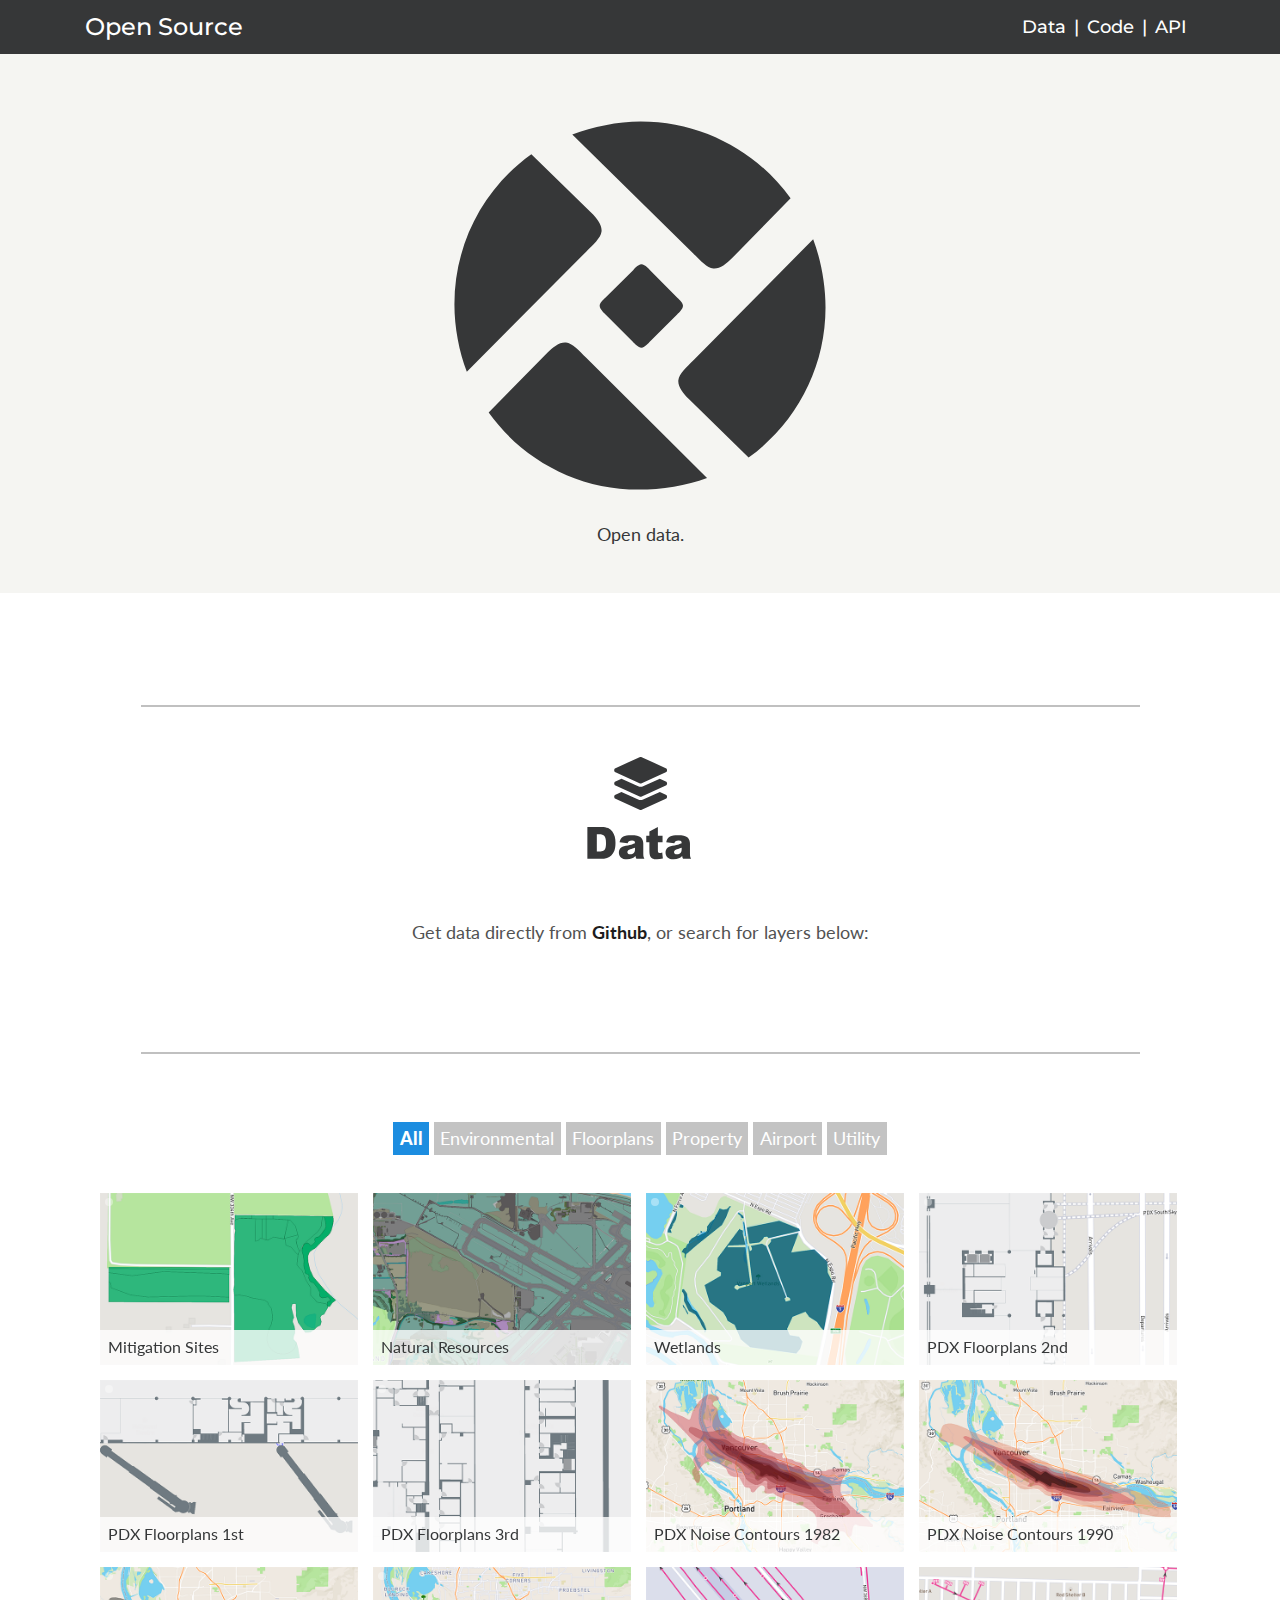
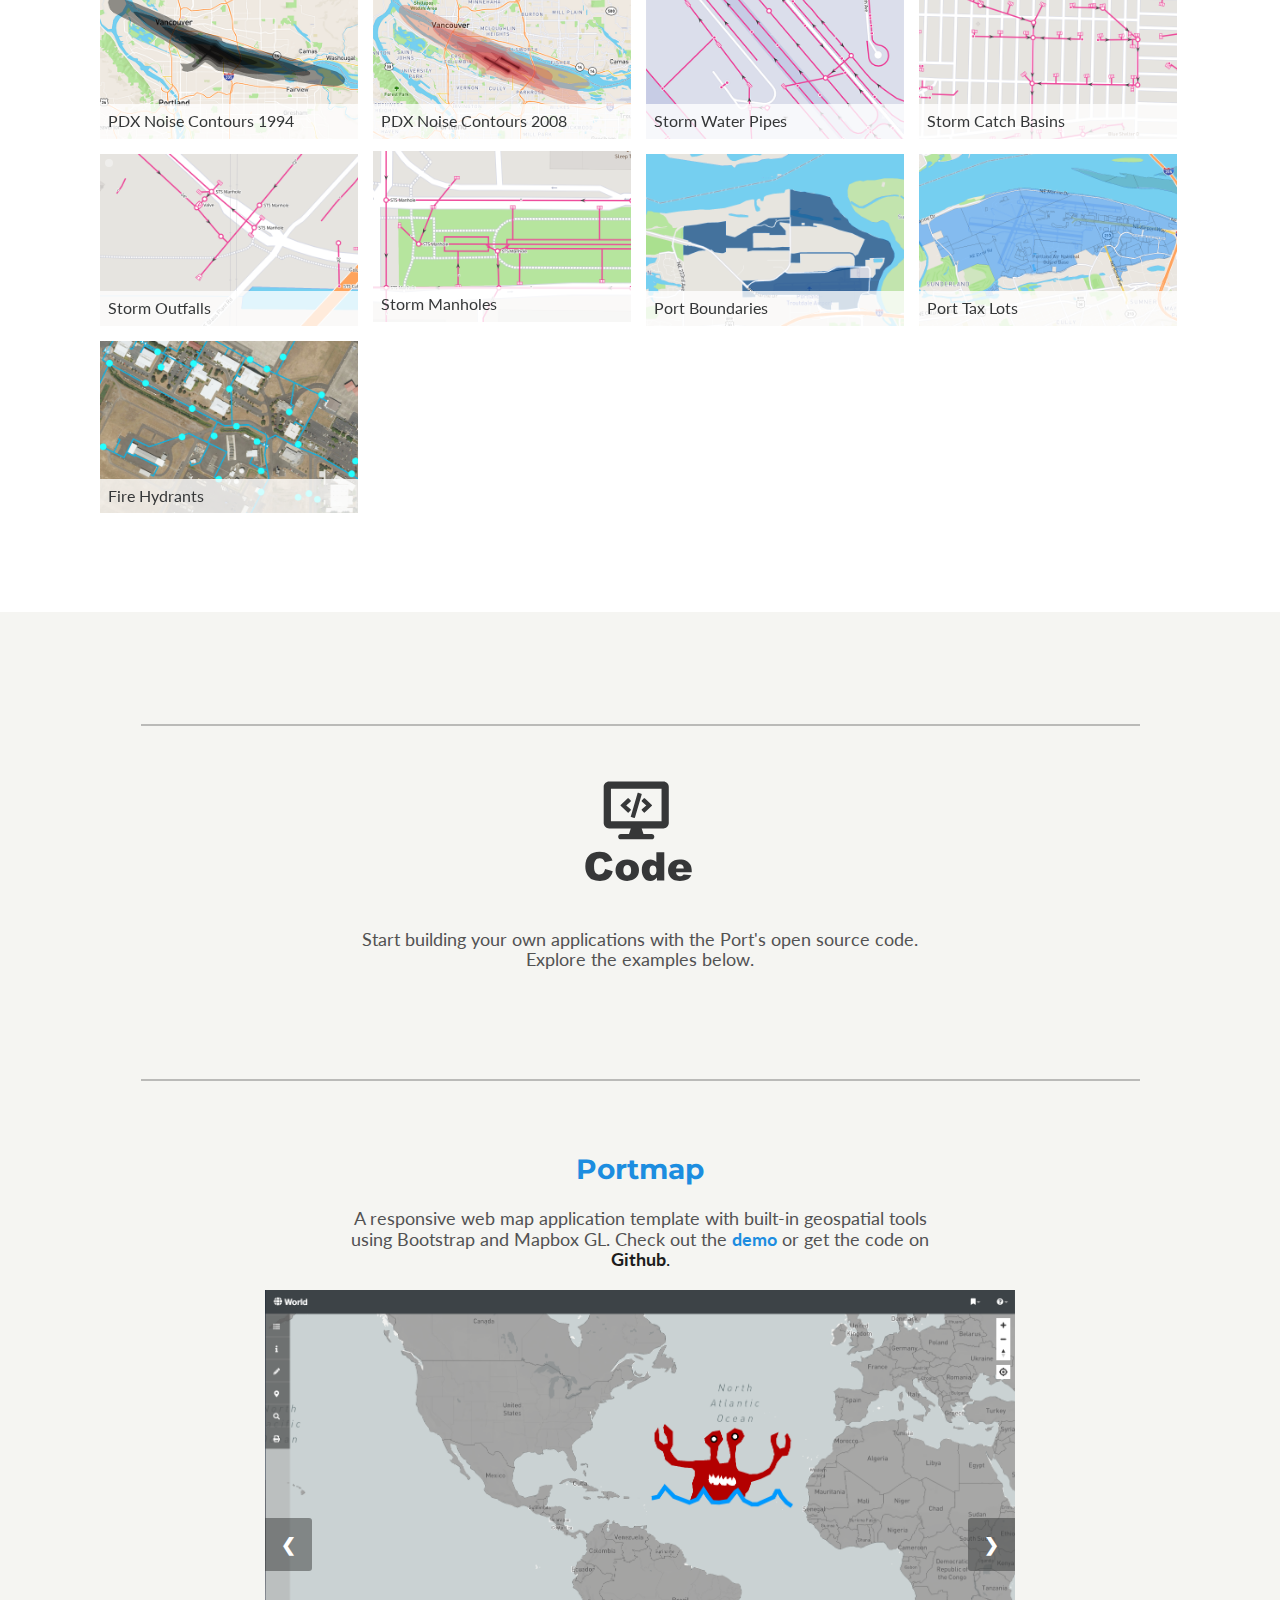
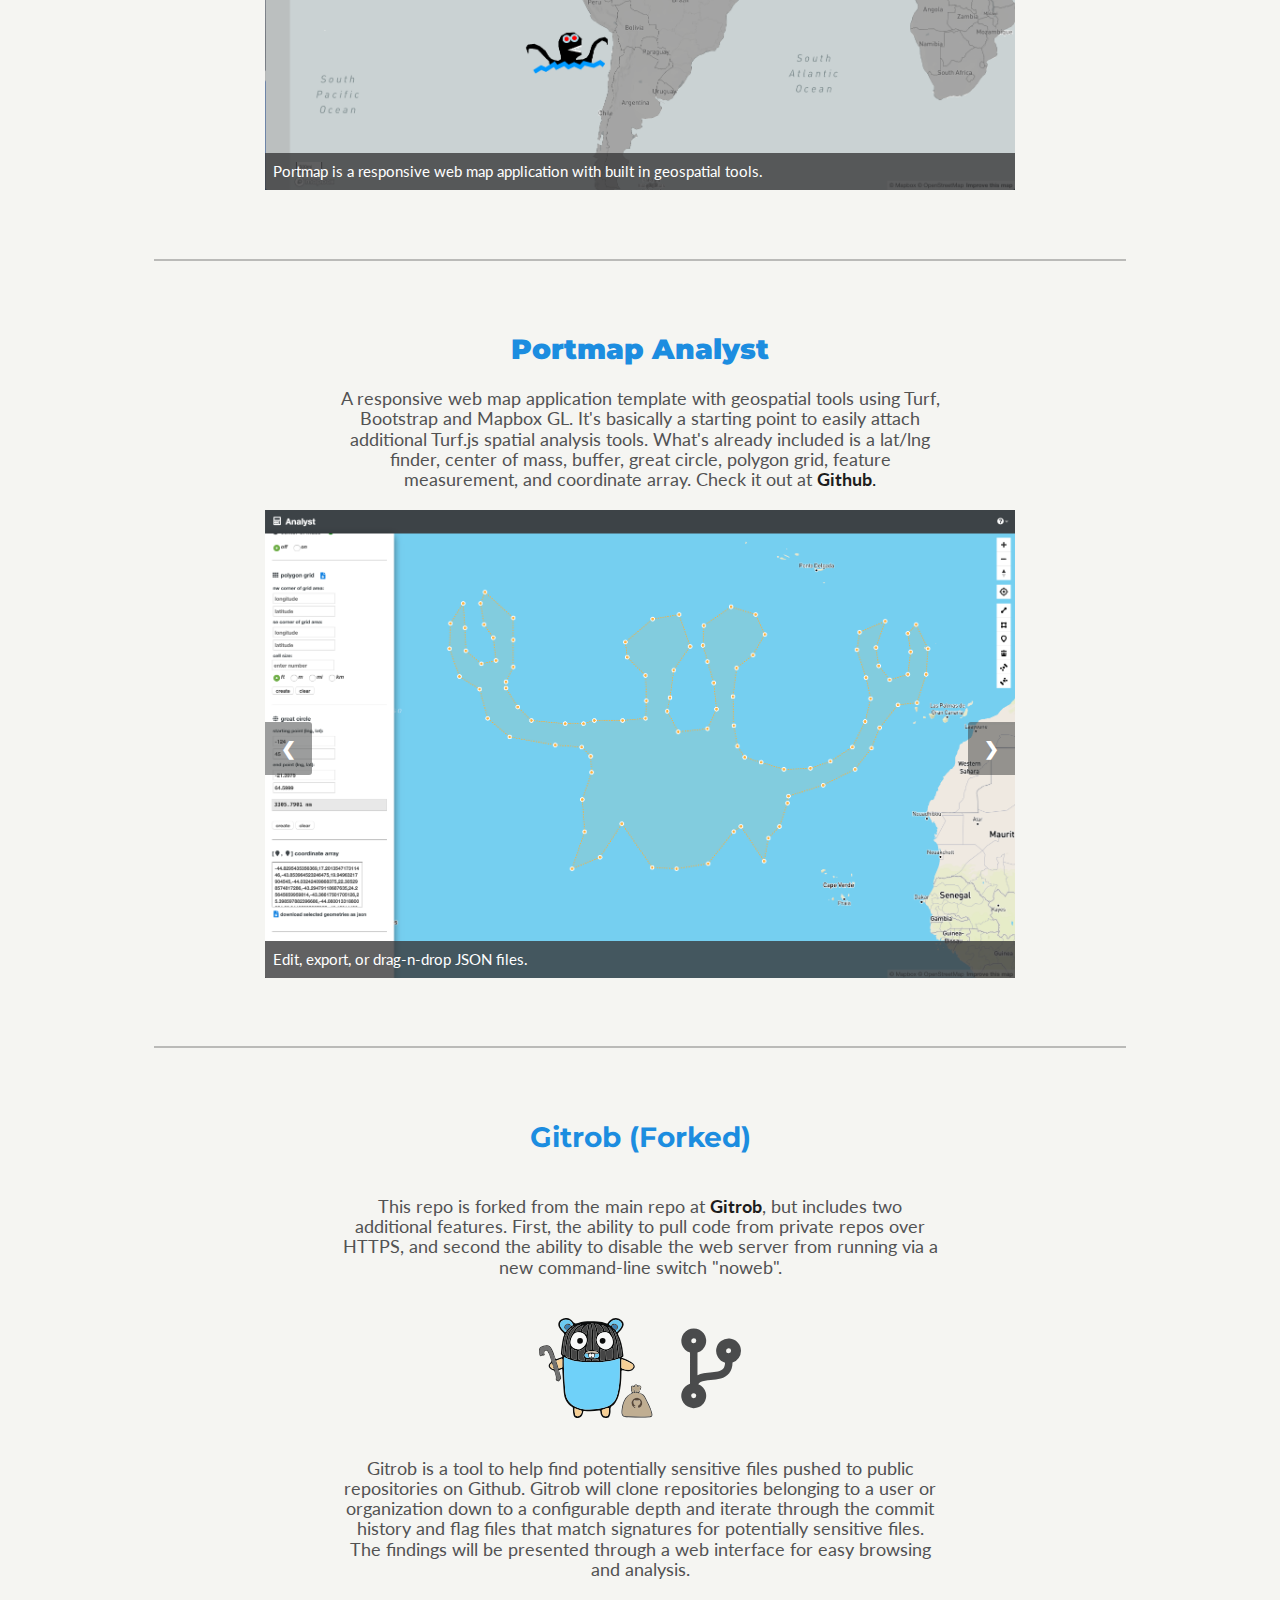
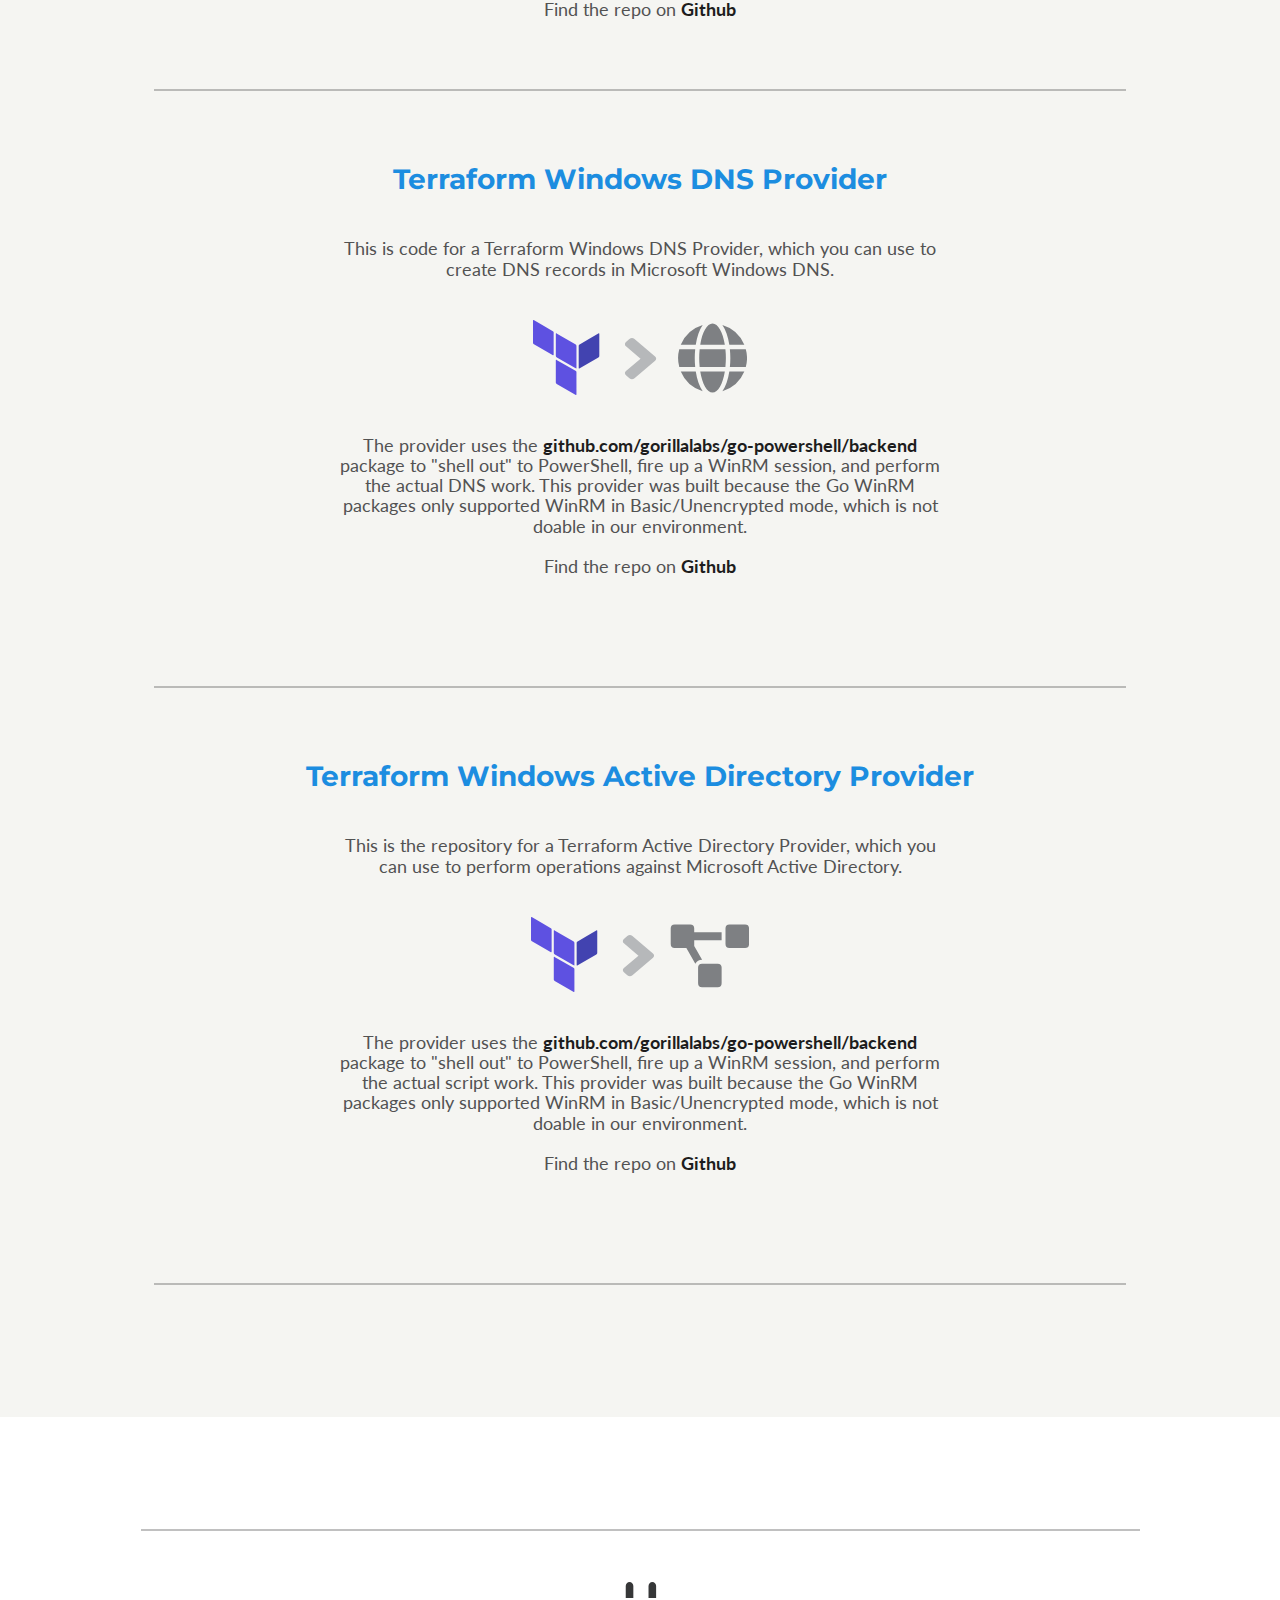
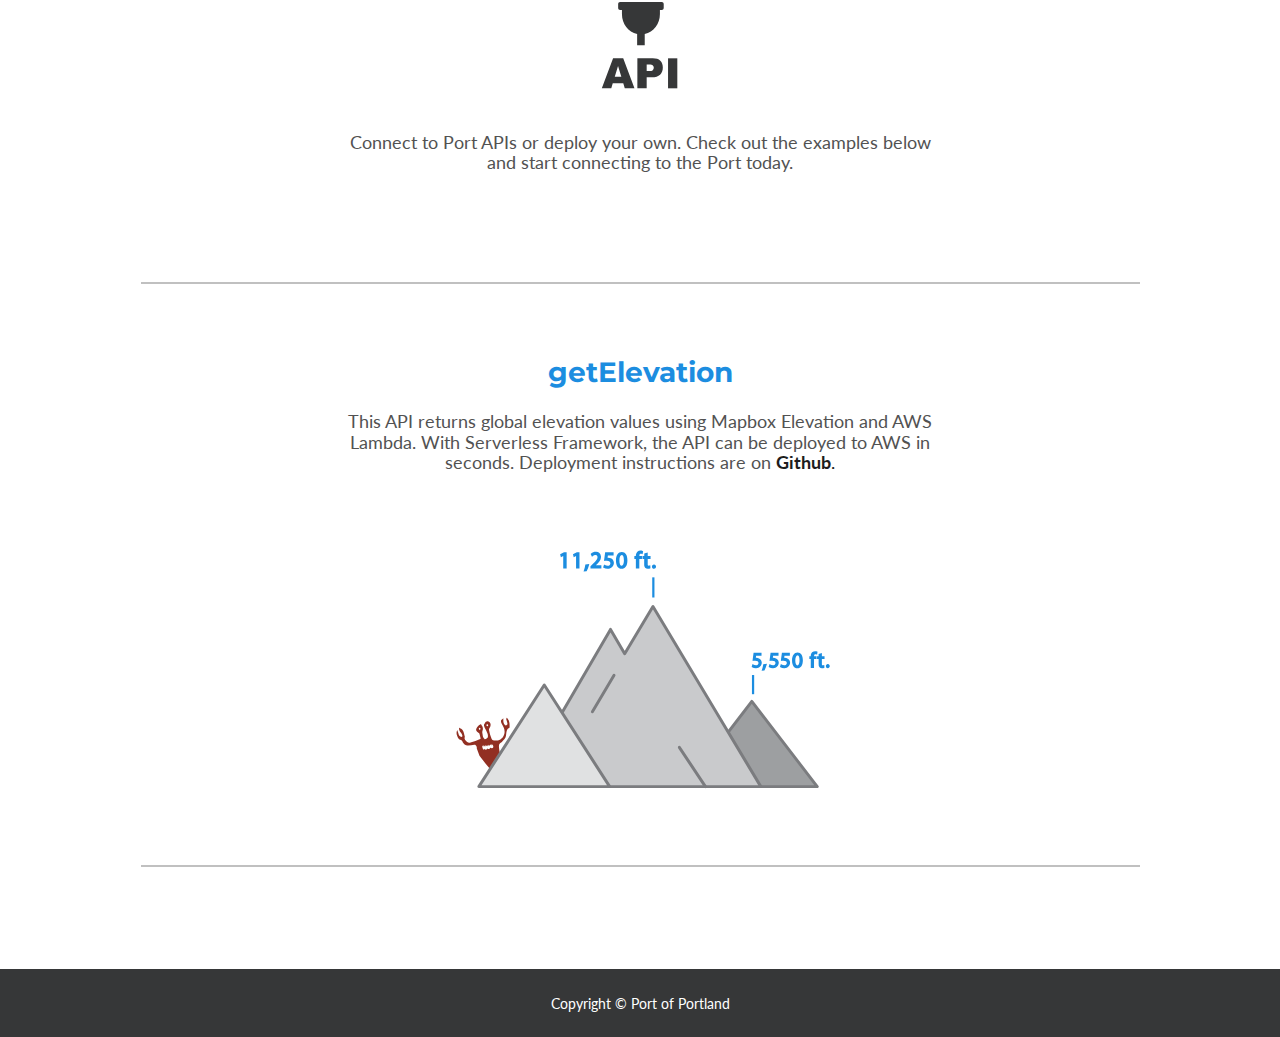
==== index.html @ afffaeaf "add to code section" ====
<!DOCTYPE html>
<html lang="en">

<head>

  <meta charset="utf-8">
  <meta name="viewport" content="width=device-width, initial-scale=1, shrink-to-fit=no">
  <meta name="description" content="">
  <meta name="author" content="">

  <title>Port of Portland | Open Source</title>
  <link rel="shortcut icon" href="favicon.svg" />

  <!-- Font Awesome -->
  <link rel="stylesheet" href="https://use.fontawesome.com/releases/v5.4.2/css/all.css"
    integrity="sha384-/rXc/GQVaYpyDdyxK+ecHPVYJSN9bmVFBvjA/9eOB+pb3F2w2N6fc5qB9Ew5yIns" crossorigin="anonymous">

  <!-- Google Fonts -->
  <link href="https://fonts.googleapis.com/css?family=Montserrat:400,700" rel="stylesheet" type="text/css">
  <link href="https://fonts.googleapis.com/css?family=Lato:400,700,400italic,700italic" rel="stylesheet"
    type="text/css">

  <!-- CSS -->
  <link href="assets/css/main.css" rel="stylesheet">
  <link href="assets/css/filterizr.css" rel="stylesheet" type="text/css">

  <!-- JQuery -->
  <script src="https://code.jquery.com/jquery-3.3.1.slim.min.js"
    integrity="sha384-q8i/X+965DzO0rT7abK41JStQIAqVgRVzpbzo5smXKp4YfRvH+8abtTE1Pi6jizo"
    crossorigin="anonymous"></script>
  <script src="https://cdnjs.cloudflare.com/ajax/libs/popper.js/1.14.7/umd/popper.min.js"
    integrity="sha384-UO2eT0CpHqdSJQ6hJty5KVphtPhzWj9WO1clHTMGa3JDZwrnQq4sF86dIHNDz0W1"
    crossorigin="anonymous"></script>

  <!-- slider CSS -->
  <link href="assets/css/slider.css" rel="stylesheet" type="text/css">

</head>

<body id="page-top">

  <!--NOTIFICATION MODAL-->
  <!-- <script type="text/javascript">
    $(window).on('load', function () {
      $('#disclaimerModal').modal('show');
    });
  </script> -->
  <!-- Disclaimer Modal -->
  <!-- Disclaimer Modal -->
  <!-- <div id="disclaimerModal" class="modal" role="dialog">
    <div class="modal-dialog">

      <div class="modal-content">
        <div class="modal-header">
          <h4 class="modal-title" style="font-size: 16; color: #1d1d1d">Disclaimer:</h4>
        </div>
        <div class="modal-body" style="font-size: 1rem; color: #6d6d6d;">

          Port of Portland geospatial data is gathered, maintained and primarily used for internal
          reference and analysis, and is only updated as resources permit.
          Geospatial data refers to data and information referenced to a location on the Earth's
          surface such as maps, charts, air photos, satellite images, cadastre and land and water
          surveys, in digital or hard copy form.
          <br><br>
          Geospatial data may be gathered and maintained by more than one person or department within
          the Port, and data distributed by one person or department may not reflect the most recent
          data available from the Port or from other sources.
          Port geospatial data is not intended for survey or engineering purposes or to describe the
          authoritative or precise location of boundaries, fixed human works, or the shape and contour
          of the earth.
          <br><br>
          The Port makes no warranty of any kind, expressed or implied, including any warranty of
          merchantability, fitness for a particular purpose, or any other matter with respect to its
          geospatial data.
          <br><br>
          The Port is not responsible for possible errors, omissions, misuse, or misrepresentation of
          its geospatial data.
          <br><br>
          Port geospatial data is not intended as a final determination of such features as existing
          or proposed infrastructure, conservation areas, or the boundaries of regulated areas such as
          wetlands, all of which are subject to surveying or delineation and may change over time.
          No representation is made concerning the legal status of any apparent route of access
          identified in geospatial data.

        </div>
        <div class="modal-footer">
          <button type="button" class="btn btn-default" data-dismiss="modal"
            style="background-color: #b3b3b3;">Agree</button>
        </div>
      </div>
    </div>
  </div> -->

  <!-- END NOTIFICATION MODAL-->

  <!-- Navigation Bar -->
  <nav class="navbar navbar-expand-lg bg-secondary text-uppercase fixed-top" id="mainNav">
    <div class="container">
      <a class="navbar-brand">Open Source</a>

      <div class="navbar-nav">

        <a class="nav-link" href="#data" style="color: white;"> Data</a>
        <p>|</p>
        <a class="nav-link" href="#code" style="color: white;"> Code</a>
        <p>|</p>
        <a class="nav-link" href="#api" style="color: white;"> API</a>
      </div>
    </div>
  </nav>

  <header class="masthead bg-primary text-center">

    <div class="container d-flex align-items-center flex-column">
      <div class="divider-custom" style="margin: 1rem">

        <img src="assets/img/port-logo.svg" width="390">


      </div>

      <script>
        var showText = function (target, message, index, interval) {
          if (index < message.length) {
            $(target).append(message[index++]);
            setTimeout(function () { showText(target, message, index, interval); }, interval);
          }
        }

        $(function () {
          showText("#msg", "Open data. Open code. Open source.", 0, 100);
        });
      </script>

      <p id="msg" class="masthead-subheading" style="padding-top: 10px; color: #363738; margin-bottom: 2rem;"></p>

    </div>
  </header>

  <!-- Data Section -->
  <!-- Data Section -->
  <!-- Data Section -->
  <section class="page-section portfolio" id="data">

    <div class="container">

      <hr>

      <div class="divider-custom">
        <img src="assets/img/data-logo.svg" width="110px">
      </div>

      <br>

      <p style="color: #525252" class="text-center">Get data directly from <a
          href="https://github.com/portofportlandgis/open-data" target="_blank" style="color: #1d1d1d;"><i
            class="fab fa-github"></i> <b>Github</b></a>, or search for layers below:</p>

      <br>
      <br>

      <!-- Icon Divider -->
      <div class="divider-custom">
        <div class="divider-custom-icon">
          <i style="font-size: xx-large;" class="fas fa-chevron-circle-down"></i>
        </div>
      </div>

      <hr>
      <br>

      <!-- Data Grid Items -->
      <!-- Data Grid Items -->

      <div class="container">

        <div class="row">

          <!-- search box -->
          <!-- <input type="text" placeholder="Search" class="fltr-controls filtr-search" name="filtr-search" data-search />
          &nbsp -->
          <!-- catagory buttons -->
          <ul class="simplefilter">
            <li class="fltr-controls active" data-filter="all">All</li>
            <li class="fltr-controls" data-filter="1">Environmental</li>
            <li class="fltr-controls" data-filter="2">Floorplans</li>
            <li class="fltr-controls" data-filter="5">Property</li>
            <li class="fltr-controls" data-filter="3">Airport</li>
            <li class="fltr-controls" data-filter="4">Utility</li>
          </ul>
        </div>

        <div class="row push-down">

          <!-- Image size 400 x 600 -->

          <div class="filtr-container">
            <div class="filtr-item" data-category="1" data-sort="mitigation">
              <div class="eyeball"><a
                  href="https://github.com/portofportlandgis/open-data/blob/master/pop-mitigation-sites.json"
                  target="_blank"><i class="fas fa-eye"></i></a>
              </div>
              <img class="img-responsive" src="assets/img/mitigation.png" alt="mitigation" />

              <span class="item-desc"><a
                  href="https://raw.githubusercontent.com/portofportlandgis/open-data/master/pop-mitigation-sites.json"
                  download="data.json" target="_blank">Mitigation Sites</a></span>
            </div>


            <div class="filtr-item" data-category="1" data-sort="Natural Resource Inventory">
              <!-- <div class="eyeball"><a
                  href="https://github.com/portofportlandgis/open-data/blob/master/pop-natural-resource-inventory.json"
                  target="_blank"><i class="fas fa-eye"></i></a>
              </div> -->
              <img class="img-responsive" src="assets/img/nri.png" alt="Natural Resource Inventory" />
              <span class="item-desc"><a
                  href="https://raw.githubusercontent.com/portofportlandgis/open-data/master/pop-natural-resource-inventory.json"
                  download="data.json" target="_blank">Natural Resources</a></span>
            </div>


            <div class="filtr-item" data-category="1" data-sort="Wetlands">
              <div class="eyeball"><a
                  href="https://github.com/portofportlandgis/open-data/blob/master/pop-wetlands.json" target="_blank"><i
                    class="fas fa-eye"></i></a>
              </div>
              <img class="img-responsive" src="assets/img/wetlands.png" alt="Wetlands" />
              <span class="item-desc"><a
                  href="https://raw.githubusercontent.com/portofportlandgis/open-data/master/pop-wetlands.json"
                  download="data.json" target="_blank">Wetlands</a></span>
            </div>


            <div class="filtr-item" data-category="2" data-sort="PDX Enplane Floorplans">
              <div class="eyeball"><a
                  href="https://github.com/portofportlandgis/open-data/blob/master/pdx-floor-plan-1.json"
                  target="_blank"><i class="fas fa-eye"></i></a>
              </div>
              <img class="img-responsive" src="assets/img/floorplan-1.png" alt="PDX Enplane Floorplans" />
              <span class="item-desc"><a
                  href="https://raw.githubusercontent.com/portofportlandgis/open-data/master/pdx-floor-plan-1.json"
                  download="data.json" target="_blank">PDX Floorplans 2nd</a></span>
            </div>


            <div class="filtr-item" data-category="2" data-sort="PDX Deplane Floorplans">
              <div class="eyeball"><a
                  href="https://github.com/portofportlandgis/open-data/blob/master/pdx-floor-plan-2.json"
                  target="_blank"><i class="fas fa-eye"></i></a>
              </div>
              <img class="img-responsive" src="assets/img/floorplan-2.png" alt="PDX Deplane Floorplans" />
              <span class="item-desc"><a
                  href="https://raw.githubusercontent.com/portofportlandgis/open-data/master/pdx-floor-plan-2.json"
                  download="data.json" target="_blank">PDX Floorplans 1st</a></span>
            </div>


            <div class="filtr-item" data-category="2" data-sort="PDX Mezzanine Floorplans">
              <div class="eyeball"><a
                  href="https://github.com/portofportlandgis/open-data/blob/master/pdx-floor-plan-3.json"
                  target="_blank"><i class="fas fa-eye"></i></a>
              </div>
              <img class="img-responsive" src="assets/img/floorplan-3.png" alt="PDX Mezzanine Floorplans" />
              <span class="item-desc"><a
                  href="https://raw.githubusercontent.com/portofportlandgis/open-data/master/pdx-floor-plan-3.json"
                  download="data.json" target="_blank">PDX Floorplans 3rd</a></span>
            </div>


            <div class="filtr-item" data-category="3" data-sort="PDX Noise Contours 1982">
              <div class="eyeball"><a
                  href="https://github.com/portofportlandgis/open-data/blob/master/pdx-noise-contours-1982.json"
                  target="_blank"><i class="fas fa-eye"></i></a>
              </div>
              <img class="img-responsive" src="assets/img/pdx-noise-1982.png" alt="PDX Noise Contours 1982" />
              <span class="item-desc"><a
                  href="https://raw.githubusercontent.com/portofportlandgis/open-data/master/pdx-noise-contours-1982.json"
                  download="data.json" target="_blank">PDX Noise Contours 1982</a></span>
            </div>


            <div class="filtr-item" data-category="3" data-sort="PDX Noise Contours 1990">
              <div class="eyeball"><a
                  href="https://github.com/portofportlandgis/open-data/blob/master/pdx-noise-contours-1990.json"
                  target="_blank"><i class="fas fa-eye"></i></a>
              </div>
              <img class="img-responsive" src="assets/img/pdx-noise-1990.png" alt="PDX Noise Contours 1990" />
              <span class="item-desc"><a
                  href="https://raw.githubusercontent.com/portofportlandgis/open-data/master/pdx-noise-contours-1990.json"
                  download="data.json" target="_blank">PDX Noise Contours 1990</a></span>
            </div>


            <div class="filtr-item" data-category="3" data-sort="PDX Noise Contours 1994">
              <div class="eyeball"><a
                  href="https://github.com/portofportlandgis/open-data/blob/master/pdx-noise-contours-1994.json"
                  target="_blank"><i class="fas fa-eye"></i></a>
              </div>
              <img class="img-responsive" src="assets/img/pdx-noise-1994.png" alt="PDX Noise Contours 1994" />
              <span class="item-desc"><a
                  href="https://raw.githubusercontent.com/portofportlandgis/open-data/master/pdx-noise-contours-1994.json"
                  download="data.json" target="_blank">PDX Noise Contours 1994</a></span>
            </div>


            <div class="filtr-item" data-category="3" data-sort="PDX Noise Contours 2008">
              <div class="eyeball"><a
                  href="https://github.com/portofportlandgis/open-data/blob/master/pdx-noise-contours-2008.json"
                  target="_blank"><i class="fas fa-eye"></i></a>
              </div>
              <img class="img-responsive" src="assets/img/pdx-noise-2008.png" alt="PDX Noise Contours 2008" />
              <span class="item-desc"><a
                  href="https://raw.githubusercontent.com/portofportlandgis/open-data/master/pdx-noise-contours-2008.json"
                  download="data.json" target="_blank">PDX Noise Contours 2008</a></span>
            </div>


            <div class="filtr-item" data-category="1, 4" data-sort="Storm Water Pipes">
              <!-- <div class="eyeball"><a
                  href="https://github.com/portofportlandgis/open-data/blob/master/pop-stormwater-pipes.json"
                  target="_blank"><i class="fas fa-eye"></i></a>
              </div> -->
              <img class="img-responsive" src="assets/img/storm-pipes.png" alt="Storm Water Pipes" />
              <span class="item-desc"><a
                  href="https://raw.githubusercontent.com/portofportlandgis/open-data/master/pop-stormwater-pipes.json"
                  download="data.json" target="_blank">Storm Water Pipes</a></span>
            </div>

            <div class="filtr-item" data-category="1, 4" data-sort="Storm Catch Basins">
              <!-- <div class="eyeball"><a
                  href="https://github.com/portofportlandgis/open-data/blob/master/pop-stormwater-catch-basins.json"
                  target="_blank"><i class="fas fa-eye"></i></a>
              </div> -->
              <img class="img-responsive" src="assets/img/catch-basins.png" alt="Storm Manholes" />
              <span class="item-desc"><a
                  href="https://raw.githubusercontent.com/portofportlandgis/open-data/master/pop-stormwater-catch-basins.json"
                  download="data.json" target="_blank">Storm Catch Basins</a></span>
            </div>

            <div class="filtr-item" data-category="1, 4" data-sort="Storm Outfalls">
              <div class="eyeball"><a
                  href="https://github.com/portofportlandgis/open-data/blob/master/pop-stormwater-outfalls.json"
                  target="_blank"><i class="fas fa-eye"></i></a>
              </div>
              <img class="img-responsive" src="assets/img/outfalls.png" alt="Storm Water Pipes" />
              <span class="item-desc"><a
                  href="https://raw.githubusercontent.com/portofportlandgis/open-data/master/pop-stormwater-outfalls.json"
                  download="data.json" target="_blank">Storm Outfalls</a></span>
            </div>

            <div class="filtr-item" data-category="1, 4" data-sort="Storm Manholes">
              <!-- <div class="eyeball"><a
                  href="https://github.com/portofportlandgis/open-data/blob/master/pop-stormwater-manholes.json"
                  target="_blank"><i class="fas fa-eye"></i></a>
              </div> -->
              <img class="img-responsive" src="assets/img/manholes.png" alt="Storm Water Pipes" />
              <span class="item-desc"><a
                  href="https://raw.githubusercontent.com/portofportlandgis/open-data/master/pop-stormwater-manholes.json"
                  download="data.json" target="_blank">Storm Manholes</a></span>
            </div>


            <div class="filtr-item" data-category="5" data-sort="Port Boundaries">
              <!-- <div class="eyeball"><a
                  href="https://github.com/portofportlandgis/open-data/blob/master/pop-property-boundary.json"
                  target="_blank"><i class="fas fa-eye"></i></a>
              </div> -->
              <img class="img-responsive" src="assets/img/pop-property-boundary.png" alt="Port Boundaries" />
              <span class="item-desc"><a
                  href="https://raw.githubusercontent.com/portofportlandgis/open-data/master/pop-property-boundary.json"
                  download="data.json" target="_blank">Port Boundaries</a></span>
            </div>


            <div class="filtr-item" data-category="5" data-sort="Port Tax Lots">
              <!-- <div class="eyeball"><a
                  href="https://github.com/portofportlandgis/open-data/blob/master/pop-tax-lots.json"
                  target="_blank"><i class="fas fa-eye"></i></a>
              </div> -->
              <img class="img-responsive" src="assets/img/pop-tax-lot.png" alt="Port Tax Lots" />
              <span class="item-desc"><a
                  href="https://raw.githubusercontent.com/portofportlandgis/open-data/master/pop-tax-lots.json"
                  download="data.json" target="_blank">Port Tax Lots</a></span>
            </div>

            <div class="filtr-item" data-category="4" data-sort="Fire Hydrants">
              <div class="eyeball"><a
                  href="https://github.com/portofportlandgis/open-data/blob/master/pop-fire-hydrants.json"
                  target="_blank"><i class="fas fa-eye"></i></a>
              </div>
              <img class="img-responsive" src="assets/img/fire-hydrants.png" alt="PDX Noise Contours 1994" />
              <span class="item-desc"><a
                  href="https://raw.githubusercontent.com/portofportlandgis/open-data/master/pop-fire-hydrants.json"
                  download="data.json" target="_blank">Fire Hydrants</a></span>
            </div>


          </div>
        </div>

      </div>
    </div>
</body>
<script src="https://code.jquery.com/jquery-3.4.1.min.js"
  integrity="sha256-CSXorXvZcTkaix6Yvo6HppcZGetbYMGWSFlBw8HfCJo=" crossorigin="anonymous"></script>
<script type="text/javascript" src="assets/js/jquery.filterizr.min.js"></script>

<script type="text/javascript">
  const simpleFilters = document.querySelectorAll('.simplefilter li');
  Array.from(simpleFilters).forEach((node) =>
    node.addEventListener('click', function () {
      simpleFilters.forEach((filter) => filter.classList.remove('active'));
      node.classList.add('active');
    })
  );

  // Expose this filterizr as a global for debugging
  window.filterizr = new window.Filterizr('.filtr-container', {
    controlsSelector: '.fltr-controls',
    gutterPixels: 15,
    spinner: {
      enabled: true,
    },
  });
</script>

</section>

<!-- Code Section -->
<!-- Code Section -->
<!-- Code Section -->
<section class="page-section bg-primary text-white mb-0" id="code">

  <div class="container">

    <hr>

    <div class="divider-custom">
      <img src="assets/img/code-logo.svg" width="120px">
    </div>



    <p style="color: #525252" class="text-center">Start building your own applications with the Port's open source
      code. Explore the examples below.</p>

    <br>
    <br>

    <!-- Icon Divider -->
    <div class="divider-custom">
      <div class="divider-custom-icon">
        <i style="font-size: xx-large;" class="fas fa-chevron-circle-down"></i>
      </div>
    </div>

    <hr>
    <br>


    <!-- Portmap tiles -->
    <!-- Portmap tiles -->
    <div class="container">

      <!-- About Section Heading -->
      <h2 class="page-section-heading text-center text-secondary mb-0"><a
          href="https://github.com/portofportlandgis/portmap" target="_blank" style="color:#1c8de0"> Portmap</a></h2>

      <br>

      <p style="color: #525252" class="text-center">A responsive web map application template with built-in geospatial
        tools using Bootstrap and Mapbox GL.
        Check out the
        <a href="https://cdettlaff.github.io./" target="_blank" style="color: #1c8de0;"> <b>demo</b></a> or get the code on <a
        href="https://github.com/portofportlandgis/portmap" target="_blank" style="color: #1d1d1d;"><i
          class="fab fa-github"></i> <b>Github</b>.</a>
      </p>

      <br>

      <div class="slideshow-container">
        <div class="mySlides1">
          <img src="assets/img/portmap.png" style="width:100%">
          <div class="text">Portmap is a responsive web map application with built in geospatial tools.</div>
        </div>

        <div class="mySlides1">
          <img src="assets/img/layer-tree.png" style="width:100%">
          <div class="text">Layer tree allows the user to interactively organize and reposition map layers.</div>
        </div>

        <div class="mySlides1">
          <img src="assets/img/draw.png" style="width:100%">
          <div class="text">Supports drawing and editing using Mapbox Draw API.</div>
        </div>

        <div class="mySlides1">
          <img src="assets/img/print.png" style="width:100%">
          <div class="text">Client side Print Export to PNG or PDF with legend.</div>
        </div>

        <div class="mySlides1">
          <img src="assets/img/bookmark.png" style="width:100%">
          <div class="text">Create geo-location bookmarks.</div>
        </div>

        <div class="mySlides1">
          <img src="assets/img/location.png" style="width:100%">
          <div class="text">Location tools for finding addresses and lat/long coordinates.</div>
        </div>

        <div class="mySlides1">
          <img src="assets/img/search.png" style="width:100%">
          <div class="text">Search layer properties with autocomplete and zoom to feature.</div>
        </div>

        <a class="prev" onclick="plusSlides(-1, 0)">&#10094;</a>
        <a class="next" onclick="plusSlides(1, 0)">&#10095;</a>
      </div>
      <br>

      <hr>
      <br>

      <!--Portmap Analyst Tiles -->
      <!--Portmap Analyst Tiles -->
      <h2 class="page-section-heading text-center text-secondary mb-0"><a
          href="https://github.com/portofportlandgis/portmap-analyst" target="_blank" style="color:#1c8de0"> <b>Portmap Analyst</b></a>
      </h2>

      <br>

      <p style="color: #525252" class="text-center">A responsive web map application template with geospatial tools
        using
        Turf, Bootstrap and Mapbox GL.
        It's basically a starting point to easily attach additional Turf.js spatial analysis tools.
        What's already included is a lat/lng finder, center of mass, buffer, great circle, polygon grid, feature
        measurement, and coordinate array. Check it out at <a
          href="https://github.com/portofportlandgis/portmap-analyst" target="_blank" style="color: #1d1d1d;"><i
            class="fab fa-github"></i> <b>Github</b>.</a>
      </p>

      <br>


      <div class="slideshow-container">
        <div class="mySlides2">
          <img src="assets/img/edit.png" style="width:100%">
          <div class="text">Edit, export, or drag-n-drop JSON files.</div>
        </div>

        <div class="mySlides2">
          <img src="assets/img/buffer.png" style="width:100%">
          <div class="text">Buffer selected features.</div>
        </div>

        <div class="mySlides2">
          <img src="assets/img/grid.png" style="width:100%">
          <div class="text">Create custom grids.</div>
        </div>

        <div class="mySlides2">
          <img src="assets/img/measure.png" style="width:100%">
          <div class="text">Live measurements as you draw features. </div>
        </div>

        <div class="mySlides2">
          <img src="assets/img/great-circle.png" style="width:100%">
          <div class="text">Create and calcualte distances of great circles.</div>
        </div>

        <div class="mySlides2">
          <img src="assets/img/center-of-mass.png" style="width:100%">
          <div class="text">Identify the center of mass of a feature.</div>
        </div>

        <a class="prev" onclick="plusSlides(-1, 1)">&#10094;</a>
        <a class="next" onclick="plusSlides(1, 1)">&#10095;</a>
      </div>

      <br>
      <hr>
      <br>


  <!-- gitrob-->
  <!-- gitrob-->
  <!-- gitrob-->

  <h2 class="page-section-heading text-center text-secondary mb-0"><a
    href="https://github.com/PortOfPortland/gitrob" target="_blank" style="color:#1c8de0">
    Gitrob (Forked)</a>
</h2>

<br>
<br>

<p style="color: #525252" class="text-center">
  This repo is forked from the main repo at 
  <a href="https://github.com/michenriksen/gitrob" target="_blank" style="color: #1d1d1d;"> <b>Gitrob</b></a>, but includes two additional features.
  First, the ability to pull code from private repos over HTTPS, and
  second the ability to disable the web server from running via a new command-line switch "noweb".
</p>

<br>
<br>

<div class="container d-flex align-items-center flex-column">

  <img src="assets/img/gitrob-fork.svg" height="100">

</div>

<br>
<br>


<p style="color: #525252" class="text-center">
  Gitrob is a tool to help find potentially sensitive files pushed to public repositories on Github. Gitrob will clone repositories 
  belonging to a user or organization down to a configurable depth and iterate through the commit history and flag files that match signatures 
  for potentially sensitive files. The findings will be presented through a web interface for easy browsing and analysis.
  <br> 
  <br> 

  Find the repo on 
  <a
      href="https://github.com/PortOfPortland/gitrob" target="_blank" style="color: #1d1d1d;"><i
        class="fab fa-github"></i> <b>Github</b></a>
</p>

<br>
<hr>
<br>

    <!-- terraform-provider-windns -->
    <!-- terraform-provider-windns -->
    <!-- terraform-provider-windns -->

    <h2 class="page-section-heading text-center text-secondary mb-0"><a
      href="https://github.com/PortOfPortland/terraform-provider-windns" target="_blank" style="color:#1c8de0">
      Terraform Windows DNS Provider</a>
  </h2>

  <br>
  <br>


  <p style="color: #525252" class="text-center">
    This is code for a Terraform Windows DNS Provider, which you can use to create DNS records in Microsoft Windows DNS.
  </p>

  <br>
  <br>

  <div class="container d-flex align-items-center flex-column">

    <img src="assets/img/terraform-to-dns.svg" height="75">

  </div>

  <br>
  <br>


  <p style="color: #525252" class="text-center">
    The provider uses the 
    <a href="https://github.com/gorillalabs/go-powershell/backend" target="_blank" style="color: #1d1d1d;"> <b>github.com/gorillalabs/go-powershell/backend </b></a>
    package to "shell out" to PowerShell, fire up a WinRM session, 
    and perform the actual DNS work. This provider was built because the Go WinRM packages only supported WinRM in Basic/Unencrypted mode, 
    which is not doable in our environment. 

    <br> 
    <br> 

    Find the repo on 
    <a
        href="https://github.com/PortOfPortland/terraform-provider-windns" target="_blank" style="color: #1d1d1d;"><i
          class="fab fa-github"></i> <b>Github</b></a>
  </p>

  <br>
  <br>


  <br>
  <hr>
  <br>

  <!-- Terraform Windows Active Directory Provider-->
  <!-- Terraform Windows Active Directory Provider-->
  <!-- Terraform Windows Active Directory Provider-->

  <h2 class="page-section-heading text-center text-secondary mb-0"><a
      href="https://github.com/PortOfPortland/terraform-provider-activedirectory" target="_blank" style="color:#1c8de0">
      Terraform Windows Active Directory Provider</a>
  </h2>

  <br>
  <br>

  <p style="color: #525252" class="text-center">
    
    This is the repository for a Terraform Active Directory Provider, which you can use to perform operations against Microsoft Active Directory.

  </p>

  <br>
  <br>

  <div class="container d-flex align-items-center flex-column">

    <img src="assets/img/terraform-to-ad.svg" height="75">

  </div>

  <br>
  <br>


  <p style="color: #525252" class="text-center">
    
    The provider uses the <a href="https://github.com/gorillalabs/go-powershell/backend" target="_blank" style="color: #1d1d1d;"> <b>github.com/gorillalabs/go-powershell/backend </b></a> 
    package to "shell out" to PowerShell, fire up a WinRM session, 
    and perform the actual script work. This provider was built because the Go WinRM packages only supported WinRM in Basic/Unencrypted mode, 
    which is not doable in our environment.
    
    <br> 
    <br> 

    Find the repo on 
    <a
        href="https://github.com/PortOfPortland/terraform-provider-activedirectory" target="_blank" style="color: #1d1d1d;"><i
          class="fab fa-github"></i> <b>Github</b></a>

  </p>

  <br>
  <br>

  <br>
  <hr>
  <br>


</section>

<!-- API Section -->
<!-- API Section -->
<!-- API Section -->
<section class="page-section portfolio" id="api">

  <div class="container">

    <hr>

    <div class="divider-custom">
      <img src="assets/img/api-logo.svg" width="80px">
    </div>

    <p style="color: #525252" class="text-center">Connect to Port APIs or deploy your own. Check out the examples below
      and start connecting to the Port today.</p>

    <br>
    <br>

    <!-- Icon Divider -->
    <div class="divider-custom">
      <div class="divider-custom-icon">
        <i style="font-size: xx-large;" class="fas fa-chevron-circle-down"></i>
      </div>
    </div>

    <hr>
    <br>

    <!-- getElevation API-->
    <!-- getElevation API-->
    <!-- getElevation API-->

    <h2 class="page-section-heading text-center text-secondary mb-0"><a
        href="https://github.com/portofportlandgis/getElevationAPI" target="_blank" style="color:#1c8de0">
        getElevation</a>
    </h2>

    <br>

    <p style="color: #525252" class="text-center">This API returns global elevation values using Mapbox Elevation and
      AWS Lambda. With Serverless Framework,
      the API can be deployed to AWS in seconds. Deployment instructions are on <a
        href="https://github.com/portofportlandgis/getElevationAPI" target="_blank" style="color: #1d1d1d;"><i
          class="fab fa-github"></i> <b>Github</b>.</a>
    </p>

    <br>

    <div class="container d-flex align-items-center flex-column">

      <img src="assets/img/mountains.svg" width="500">

    </div>

    <br>
    <hr>
    <br>


  </div>

</section>

<!-- Footer -->
<!-- <footer class="footer text-center">
  <div class="container">
    <div class="row">

      <div class="col-lg-4 mb-5 mb-lg-0">
        <h4 class="text-uppercase mb-4">connect</h4>
        <a class="btn btn-outline-light btn-social mx-1" href="mailto:gis@portofportland.com">
          <i class="fas fa-envelope"></i>
        </a>
        <a class="btn btn-outline-light btn-social mx-1" href="https://github.com/portofportlandgis" target="_blank">
          <i class="fab fa-github"></i>
        </a>
      </div>

    </div>
  </div>
</footer> -->

<!-- Copyright Section -->
<section class="copyright py-4 text-center text-white">
  <div class="container">
    <small>Copyright &copy; Port of Portland </small>

    <!-- <small> | terms of use</small> -->
  </div>
</section>

<!-- Bootstrap -->
<script src="https://stackpath.bootstrapcdn.com/bootstrap/4.3.1/js/bootstrap.min.js"
  integrity="sha384-JjSmVgyd0p3pXB1rRibZUAYoIIy6OrQ6VrjIEaFf/nJGzIxFDsf4x0xIM+B07jRM" crossorigin="anonymous"></script>

<script src="assets/js/slider.js"></script>

</body>

</html>
---- assets/css/main.css ----
:root {
  --blue: #007bff;
  --indigo: #6610f2;
  --purple: #6f42c1;
  --pink: #e83e8c;
  --red: #dc3545;
  --orange: #fd7e14;
  --yellow: #ffc107;
  --green: #28a745;
  --teal: #1abc9c;
  --cyan: #17a2b8;
  --white: #fff;
  --gray: #6c757d;
  --gray-dark: #343a40;
  --primary: #1abc9c;
  --secondary: #2c3e50;
  --success: #28a745;
  --info: #17a2b8;
  --warning: #ffc107;
  --danger: #dc3545;
  --light: #f8f9fa;
  --dark: #343a40;
  --breakpoint-xs: 0;
  --breakpoint-sm: 576px;
  --breakpoint-md: 768px;
  --breakpoint-lg: 992px;
  --breakpoint-xl: 1200px;
  --font-family-sans-serif: "Lato", -apple-system, BlinkMacSystemFont, "Segoe UI", Roboto, "Helvetica Neue", Arial, "Noto Sans", sans-serif, "Apple Color Emoji", "Segoe UI Emoji", "Segoe UI Symbol", "Noto Color Emoji";
  --font-family-monospace: SFMono-Regular, Menlo, Monaco, Consolas, "Liberation Mono", "Courier New", monospace;
}

/* *,
*::before,
*::after {
  box-sizing: border-box;
} */

html {
  font-family: sans-serif;
  scroll-behavior: smooth;
  line-height: 1.15;
  -webkit-text-size-adjust: 100%;
  -webkit-tap-highlight-color: rgba(0, 0, 0, 0);
}

article, aside, figcaption, figure, footer, header, hgroup, main, nav, section {
  display: block;
}

body {
  margin: 0;
  font-family: "Lato", -apple-system, BlinkMacSystemFont, "Segoe UI", Roboto, "Helvetica Neue", Arial, "Noto Sans", sans-serif, "Apple Color Emoji", "Segoe UI Emoji", "Segoe UI Symbol", "Noto Color Emoji";
  font-size: 1.1rem;
  font-weight: 400;
  /* line-height: 1.5; */
  color: #ffffff;
  text-align: left;
  background-color: #fff;
}

[tabindex="-1"]:focus {
  outline: 0 !important;
}

hr {
  box-sizing: content-box;
  height: 0;
  overflow: visible;
}

h1, h2, h3, h4, h5, h6 {
  margin-top: 0;
  margin-bottom: 0.5rem;
}

p {
  margin-top: 0;
  margin-bottom: 1rem;
  margin: auto;
  max-width: 600px;
}

abbr[title],
abbr[data-original-title] {
  text-decoration: underline;
  -webkit-text-decoration: underline dotted;
  text-decoration: underline dotted;
  cursor: help;
  border-bottom: 0;
  -webkit-text-decoration-skip-ink: none;
  text-decoration-skip-ink: none;
}

address {
  margin-bottom: 1rem;
  font-style: normal;
  line-height: inherit;
}

ol,
ul,
dl {
  margin-top: 0;
  /* margin-bottom: 1rem; */
}

ol ol,
ul ul,
ol ul,
ul ol {
  margin-bottom: 0;
}

dt {
  font-weight: 700;
}

dd {
  margin-bottom: .5rem;
  margin-left: 0;
}

blockquote {
  margin: 0 0 1rem;
}

b,
strong {
  font-weight: bolder;
}

small {
  font-size: 80%;
}

sub,
sup {
  position: relative;
  font-size: 75%;
  line-height: 0;
  vertical-align: baseline;
}

sub {
  bottom: -.25em;
}

sup {
  top: -.5em;
}

a {
  color: #353738;
  text-decoration: none;
  background-color: transparent;
}

a:hover {
  color: #444444;
  text-decoration: underline;
}

a:not([href]):not([tabindex]) {
  color: inherit;
  text-decoration: none;
}

a:not([href]):not([tabindex]):hover, a:not([href]):not([tabindex]):focus {
  color: inherit;
  text-decoration: none;
}

a:not([href]):not([tabindex]):focus {
  outline: 0;
}

pre,
code,
kbd,
samp {
  font-family: SFMono-Regular, Menlo, Monaco, Consolas, "Liberation Mono", "Courier New", monospace;
  font-size: 1em;
}

pre {
  margin-top: 0;
  margin-bottom: 1rem;
  overflow: auto;
}

figure {
  margin: 0 0 1rem;
}

img {
  vertical-align: middle;
  border-style: none;
}

svg {
  overflow: hidden;
  vertical-align: middle;
}

table {
  border-collapse: collapse;
}

caption {
  padding-top: 0.75rem;
  padding-bottom: 0.75rem;
  color: #6c757d;
  text-align: left;
  caption-side: bottom;
}

th {
  text-align: inherit;
}

label {
  display: inline-block;
  margin-bottom: 0.5rem;
}

button {
  border-radius: 0;
}

button:focus {
  outline: 1px dotted;
  outline: 5px auto -webkit-focus-ring-color;
}

input,
button,
select,
optgroup,
textarea {
  margin: 0;
  font-family: inherit;
  font-size: inherit;
  line-height: inherit;
}

button,
input {
  overflow: visible;
}

button,
select {
  text-transform: none;
}

select {
  word-wrap: normal;
}

button,
[type="button"],
[type="reset"],
[type="submit"] {
  -webkit-appearance: button;
}

button:not(:disabled),
[type="button"]:not(:disabled),
[type="reset"]:not(:disabled),
[type="submit"]:not(:disabled) {
  cursor: pointer;
}

button::-moz-focus-inner,
[type="button"]::-moz-focus-inner,
[type="reset"]::-moz-focus-inner,
[type="submit"]::-moz-focus-inner {
  padding: 0;
  border-style: none;
}

input[type="radio"],
input[type="checkbox"] {
  box-sizing: border-box;
  padding: 0;
}

input[type="date"],
input[type="time"],
input[type="datetime-local"],
input[type="month"] {
  -webkit-appearance: listbox;
}

textarea {
  overflow: auto;
  resize: vertical;
}

fieldset {
  min-width: 0;
  padding: 0;
  margin: 0;
  border: 0;
}

legend {
  display: block;
  width: 100%;
  max-width: 100%;
  padding: 0;
  margin-bottom: .5rem;
  font-size: 1.5rem;
  line-height: inherit;
  color: inherit;
  white-space: normal;
}

progress {
  vertical-align: baseline;
}

[type="number"]::-webkit-inner-spin-button,
[type="number"]::-webkit-outer-spin-button {
  height: auto;
}

[type="search"] {
  outline-offset: -2px;
  -webkit-appearance: none;
}

[type="search"]::-webkit-search-decoration {
  -webkit-appearance: none;
}

::-webkit-file-upload-button {
  font: inherit;
  -webkit-appearance: button;
}

output {
  display: inline-block;
}

summary {
  display: list-item;
  cursor: pointer;
}

template {
  display: none;
}

[hidden] {
  display: none !important;
}

h1, h2, h3, h4, h5, h6,
.h1, .h2, .h3, .h4, .h5, .h6 {
  margin-bottom: 0.5rem;
  font-family: "Montserrat", -apple-system, BlinkMacSystemFont, "Segoe UI", Roboto, "Helvetica Neue", Arial, "Noto Sans", sans-serif, "Apple Color Emoji", "Segoe UI Emoji", "Segoe UI Symbol", "Noto Color Emoji";
  font-weight: 700;
  line-height: 1.2;
}

h1, .h1 {
  font-size: 2.5rem;
}

h2, .h2 {
  font-size: 2rem;
}

h3, .h3 {
  font-size: 1.75rem;
}

h4, .h4 {
  font-size: 1.5rem;
}

h5, .h5 {
  font-size: 1.25rem;
}

h6, .h6 {
  font-size: 1rem;
}

.lead {
  font-size: 1.25rem;
  font-weight: 300;
}

.display-1 {
  font-size: 6rem;
  font-weight: 300;
  line-height: 1.2;
}

.display-2 {
  font-size: 5.5rem;
  font-weight: 300;
  line-height: 1.2;
}

.display-3 {
  font-size: 4.5rem;
  font-weight: 300;
  line-height: 1.2;
}

.display-4 {
  font-size: 3.5rem;
  font-weight: 300;
  line-height: 1.2;
}

hr {
  margin-top: 3rem;
  margin-bottom: 3rem;
  border: 0;
  max-width: 90%;
  border-top: 0.125rem solid rgba(97, 97, 97, 0.4);
}

small,
.small {
  font-size: 80%;
  font-weight: 400;
}

mark,
.mark {
  padding: 0.2em;
  background-color: #fcf8e3;
}

.list-unstyled {
  padding-left: 0;
  list-style: none;
}

.list-inline {
  padding-left: 0;
  list-style: none;
}

.list-inline-item {
  display: inline-block;
}

.list-inline-item:not(:last-child) {
  margin-right: 0.5rem;
}

.initialism {
  font-size: 90%;
  text-transform: uppercase;
}

.blockquote {
  margin-bottom: 1rem;
  font-size: 1.25rem;
}

.blockquote-footer {
  display: block;
  font-size: 80%;
  color: #6c757d;
}

.blockquote-footer::before {
  content: "\2014\00A0";
}

.img-fluid {
  max-width: 100%;
  height: auto;
}

.img-thumbnail {
  padding: 0.25rem;
  background-color: #fff;
  border: 0.125rem solid #dee2e6;
  border-radius: 0.5rem;
  max-width: 100%;
  height: auto;
}

.figure {
  display: inline-block;
}

.figure-img {
  margin-bottom: 0.5rem;
  line-height: 1;
}

.figure-caption {
  font-size: 90%;
  color: #6c757d;
}

code {
  font-size: 87.5%;
  color: #e83e8c;
  word-break: break-word;
}

a > code {
  color: inherit;
}

kbd {
  padding: 0.2rem 0.4rem;
  font-size: 87.5%;
  color: #fff;
  background-color: #212529;
  border-radius: 0.25rem;
}

kbd kbd {
  padding: 0;
  font-size: 100%;
  font-weight: 700;
}

pre {
  display: block;
  font-size: 87.5%;
  color: #212529;
}

pre code {
  font-size: inherit;
  color: inherit;
  word-break: normal;
}

.pre-scrollable {
  max-height: 340px;
  overflow-y: scroll;
}

.container {
  width: 100%;
  padding-right: 15px;
  padding-left: 15px;
  margin-right: auto;
  margin-left: auto;
}

@media (min-width: 576px) {
  .container {
    max-width: 540px;
  }
}

@media (min-width: 768px) {
  .container {
    max-width: 720px;
  }
}

@media (min-width: 992px) {
  .container {
    max-width: 960px;
  }
}

@media (min-width: 1200px) {
  .container {
    max-width: 1140px;
  }
}

.container-fluid {
  width: 100%;
  padding-right: 15px;
  padding-left: 15px;
  margin-right: auto;
  margin-left: auto;
}

.row {
  display: flex;
  flex-wrap: wrap;
  margin-right: -15px;
  margin-left: -15px;
  /* margin: .5rem; */
  justify-content: center;
  align-items: center;
}

.no-gutters {
  margin-right: 0;
  margin-left: 0;
}

.no-gutters > .col,
.no-gutters > [class*="col-"] {
  padding-right: 0;
  padding-left: 0;
}

.col-1, .col-2, .col-3, .col-4, .col-5, .col-6, .col-7, .col-8, .col-9, .col-10, .col-11, .col-12, .col,
.col-auto, .col-sm-1, .col-sm-2, .col-sm-3, .col-sm-4, .col-sm-5, .col-sm-6, .col-sm-7, .col-sm-8, .col-sm-9, .col-sm-10, .col-sm-11, .col-sm-12, .col-sm,
.col-sm-auto, .col-md-1, .col-md-2, .col-md-3, .col-md-4, .col-md-5, .col-md-6, .col-md-7, .col-md-8, .col-md-9, .col-md-10, .col-md-11, .col-md-12, .col-md,
.col-md-auto, .col-lg-1, .col-lg-2, .col-lg-3, .col-lg-4, .col-lg-5, .col-lg-6, .col-lg-7, .col-lg-8, .col-lg-9, .col-lg-10, .col-lg-11, .col-lg-12, .col-lg,
.col-lg-auto, .col-xl-1, .col-xl-2, .col-xl-3, .col-xl-4, .col-xl-5, .col-xl-6, .col-xl-7, .col-xl-8, .col-xl-9, .col-xl-10, .col-xl-11, .col-xl-12, .col-xl,
.col-xl-auto {
  position: relative;
  width: 100%;
  padding-right: 15px;
  padding-left: 15px;
}

.col {
  flex-basis: 0;
  flex-grow: 1;
  max-width: 100%;
}

.col-auto {
  flex: 0 0 auto;
  width: auto;
  max-width: 100%;
}

.col-1 {
  flex: 0 0 8.33333%;
  max-width: 8.33333%;
}

.col-2 {
  flex: 0 0 16.66667%;
  max-width: 16.66667%;
}

.col-3 {
  flex: 0 0 25%;
  max-width: 25%;
}

.col-4 {
  flex: 0 0 33.33333%;
  max-width: 33.33333%;
}

.col-5 {
  flex: 0 0 41.66667%;
  max-width: 41.66667%;
}

.col-6 {
  flex: 0 0 50%;
  max-width: 50%;
}

.col-7 {
  flex: 0 0 58.33333%;
  max-width: 58.33333%;
}

.col-8 {
  flex: 0 0 66.66667%;
  max-width: 66.66667%;
}

.col-9 {
  flex: 0 0 75%;
  max-width: 75%;
}

.col-10 {
  flex: 0 0 83.33333%;
  max-width: 83.33333%;
}

.col-11 {
  flex: 0 0 91.66667%;
  max-width: 91.66667%;
}

.col-12 {
  flex: 0 0 100%;
  max-width: 100%;
}

.order-first {
  order: -1;
}

.order-last {
  order: 13;
}

.order-0 {
  order: 0;
}

.order-1 {
  order: 1;
}

.order-2 {
  order: 2;
}

.order-3 {
  order: 3;
}

.order-4 {
  order: 4;
}

.order-5 {
  order: 5;
}

.order-6 {
  order: 6;
}

.order-7 {
  order: 7;
}

.order-8 {
  order: 8;
}

.order-9 {
  order: 9;
}

.order-10 {
  order: 10;
}

.order-11 {
  order: 11;
}

.order-12 {
  order: 12;
}

.offset-1 {
  margin-left: 8.33333%;
}

.offset-2 {
  margin-left: 16.66667%;
}

.offset-3 {
  margin-left: 25%;
}

.offset-4 {
  margin-left: 33.33333%;
}

.offset-5 {
  margin-left: 41.66667%;
}

.offset-6 {
  margin-left: 50%;
}

.offset-7 {
  margin-left: 58.33333%;
}

.offset-8 {
  margin-left: 66.66667%;
}

.offset-9 {
  margin-left: 75%;
}

.offset-10 {
  margin-left: 83.33333%;
}

.offset-11 {
  margin-left: 91.66667%;
}

@media (min-width: 576px) {
  .col-sm {
    flex-basis: 0;
    flex-grow: 1;
    max-width: 100%;
  }
  .col-sm-auto {
    flex: 0 0 auto;
    width: auto;
    max-width: 100%;
  }
  .col-sm-1 {
    flex: 0 0 8.33333%;
    max-width: 8.33333%;
  }
  .col-sm-2 {
    flex: 0 0 16.66667%;
    max-width: 16.66667%;
  }
  .col-sm-3 {
    flex: 0 0 25%;
    max-width: 25%;
  }
  .col-sm-4 {
    flex: 0 0 33.33333%;
    max-width: 33.33333%;
  }
  .col-sm-5 {
    flex: 0 0 41.66667%;
    max-width: 41.66667%;
  }
  .col-sm-6 {
    flex: 0 0 50%;
    max-width: 50%;
  }
  .col-sm-7 {
    flex: 0 0 58.33333%;
    max-width: 58.33333%;
  }
  .col-sm-8 {
    flex: 0 0 66.66667%;
    max-width: 66.66667%;
  }
  .col-sm-9 {
    flex: 0 0 75%;
    max-width: 75%;
  }
  .col-sm-10 {
    flex: 0 0 83.33333%;
    max-width: 83.33333%;
  }
  .col-sm-11 {
    flex: 0 0 91.66667%;
    max-width: 91.66667%;
  }
  .col-sm-12 {
    flex: 0 0 100%;
    max-width: 100%;
  }
  .order-sm-first {
    order: -1;
  }
  .order-sm-last {
    order: 13;
  }
  .order-sm-0 {
    order: 0;
  }
  .order-sm-1 {
    order: 1;
  }
  .order-sm-2 {
    order: 2;
  }
  .order-sm-3 {
    order: 3;
  }
  .order-sm-4 {
    order: 4;
  }
  .order-sm-5 {
    order: 5;
  }
  .order-sm-6 {
    order: 6;
  }
  .order-sm-7 {
    order: 7;
  }
  .order-sm-8 {
    order: 8;
  }
  .order-sm-9 {
    order: 9;
  }
  .order-sm-10 {
    order: 10;
  }
  .order-sm-11 {
    order: 11;
  }
  .order-sm-12 {
    order: 12;
  }
  .offset-sm-0 {
    margin-left: 0;
  }
  .offset-sm-1 {
    margin-left: 8.33333%;
  }
  .offset-sm-2 {
    margin-left: 16.66667%;
  }
  .offset-sm-3 {
    margin-left: 25%;
  }
  .offset-sm-4 {
    margin-left: 33.33333%;
  }
  .offset-sm-5 {
    margin-left: 41.66667%;
  }
  .offset-sm-6 {
    margin-left: 50%;
  }
  .offset-sm-7 {
    margin-left: 58.33333%;
  }
  .offset-sm-8 {
    margin-left: 66.66667%;
  }
  .offset-sm-9 {
    margin-left: 75%;
  }
  .offset-sm-10 {
    margin-left: 83.33333%;
  }
  .offset-sm-11 {
    margin-left: 91.66667%;
  }
}

@media (min-width: 768px) {
  .col-md {
    flex-basis: 0;
    flex-grow: 1;
    max-width: 100%;
  }
  .col-md-auto {
    flex: 0 0 auto;
    width: auto;
    max-width: 100%;
  }
  .col-md-1 {
    flex: 0 0 8.33333%;
    max-width: 8.33333%;
  }
  .col-md-2 {
    flex: 0 0 16.66667%;
    max-width: 16.66667%;
  }
  .col-md-3 {
    flex: 0 0 25%;
    max-width: 25%;
  }
  .col-md-4 {
    flex: 0 0 33.33333%;
    max-width: 33.33333%;
  }
  .col-md-5 {
    flex: 0 0 41.66667%;
    max-width: 41.66667%;
  }
  .col-md-6 {
    flex: 0 0 50%;
    max-width: 50%;
  }
  .col-md-7 {
    flex: 0 0 58.33333%;
    max-width: 58.33333%;
  }
  .col-md-8 {
    flex: 0 0 66.66667%;
    max-width: 66.66667%;
  }
  .col-md-9 {
    flex: 0 0 75%;
    max-width: 75%;
  }
  .col-md-10 {
    flex: 0 0 83.33333%;
    max-width: 83.33333%;
  }
  .col-md-11 {
    flex: 0 0 91.66667%;
    max-width: 91.66667%;
  }
  .col-md-12 {
    flex: 0 0 100%;
    max-width: 100%;
  }
  .order-md-first {
    order: -1;
  }
  .order-md-last {
    order: 13;
  }
  .order-md-0 {
    order: 0;
  }
  .order-md-1 {
    order: 1;
  }
  .order-md-2 {
    order: 2;
  }
  .order-md-3 {
    order: 3;
  }
  .order-md-4 {
    order: 4;
  }
  .order-md-5 {
    order: 5;
  }
  .order-md-6 {
    order: 6;
  }
  .order-md-7 {
    order: 7;
  }
  .order-md-8 {
    order: 8;
  }
  .order-md-9 {
    order: 9;
  }
  .order-md-10 {
    order: 10;
  }
  .order-md-11 {
    order: 11;
  }
  .order-md-12 {
    order: 12;
  }
  .offset-md-0 {
    margin-left: 0;
  }
  .offset-md-1 {
    margin-left: 8.33333%;
  }
  .offset-md-2 {
    margin-left: 16.66667%;
  }
  .offset-md-3 {
    margin-left: 25%;
  }
  .offset-md-4 {
    margin-left: 33.33333%;
  }
  .offset-md-5 {
    margin-left: 41.66667%;
  }
  .offset-md-6 {
    margin-left: 50%;
  }
  .offset-md-7 {
    margin-left: 58.33333%;
  }
  .offset-md-8 {
    margin-left: 66.66667%;
  }
  .offset-md-9 {
    margin-left: 75%;
  }
  .offset-md-10 {
    margin-left: 83.33333%;
  }
  .offset-md-11 {
    margin-left: 91.66667%;
  }
}

@media (min-width: 992px) {
  .col-lg {
    flex-basis: 0;
    flex-grow: 1;
    max-width: 100%;
  }
  .col-lg-auto {
    flex: 0 0 auto;
    width: auto;
    max-width: 100%;
  }
  .col-lg-1 {
    flex: 0 0 8.33333%;
    max-width: 8.33333%;
  }
  .col-lg-2 {
    flex: 0 0 16.66667%;
    max-width: 16.66667%;
  }
  .col-lg-3 {
    flex: 0 0 25%;
    max-width: 25%;
  }
  .col-lg-4 {
    flex: 0 0 33.33333%;
    max-width: 33.33333%;
  }
  .col-lg-5 {
    flex: 0 0 41.66667%;
    max-width: 41.66667%;
  }
  .col-lg-6 {
    flex: 0 0 50%;
    max-width: 50%;
  }
  .col-lg-7 {
    flex: 0 0 58.33333%;
    max-width: 58.33333%;
  }
  .col-lg-8 {
    flex: 0 0 66.66667%;
    max-width: 66.66667%;
  }
  .col-lg-9 {
    flex: 0 0 75%;
    max-width: 75%;
  }
  .col-lg-10 {
    flex: 0 0 83.33333%;
    max-width: 83.33333%;
  }
  .col-lg-11 {
    flex: 0 0 91.66667%;
    max-width: 91.66667%;
  }
  .col-lg-12 {
    flex: 0 0 100%;
    max-width: 100%;
  }
  .order-lg-first {
    order: -1;
  }
  .order-lg-last {
    order: 13;
  }
  .order-lg-0 {
    order: 0;
  }
  .order-lg-1 {
    order: 1;
  }
  .order-lg-2 {
    order: 2;
  }
  .order-lg-3 {
    order: 3;
  }
  .order-lg-4 {
    order: 4;
  }
  .order-lg-5 {
    order: 5;
  }
  .order-lg-6 {
    order: 6;
  }
  .order-lg-7 {
    order: 7;
  }
  .order-lg-8 {
    order: 8;
  }
  .order-lg-9 {
    order: 9;
  }
  .order-lg-10 {
    order: 10;
  }
  .order-lg-11 {
    order: 11;
  }
  .order-lg-12 {
    order: 12;
  }
  .offset-lg-0 {
    margin-left: 0;
  }
  .offset-lg-1 {
    margin-left: 8.33333%;
  }
  .offset-lg-2 {
    margin-left: 16.66667%;
  }
  .offset-lg-3 {
    margin-left: 25%;
  }
  .offset-lg-4 {
    margin-left: 33.33333%;
  }
  .offset-lg-5 {
    margin-left: 41.66667%;
  }
  .offset-lg-6 {
    margin-left: 50%;
  }
  .offset-lg-7 {
    margin-left: 58.33333%;
  }
  .offset-lg-8 {
    margin-left: 66.66667%;
  }
  .offset-lg-9 {
    margin-left: 75%;
  }
  .offset-lg-10 {
    margin-left: 83.33333%;
  }
  .offset-lg-11 {
    margin-left: 91.66667%;
  }
}

@media (min-width: 1200px) {
  .col-xl {
    flex-basis: 0;
    flex-grow: 1;
    max-width: 100%;
  }
  .col-xl-auto {
    flex: 0 0 auto;
    width: auto;
    max-width: 100%;
  }
  .col-xl-1 {
    flex: 0 0 8.33333%;
    max-width: 8.33333%;
  }
  .col-xl-2 {
    flex: 0 0 16.66667%;
    max-width: 16.66667%;
  }
  .col-xl-3 {
    flex: 0 0 25%;
    max-width: 25%;
  }
  .col-xl-4 {
    flex: 0 0 33.33333%;
    max-width: 33.33333%;
  }
  .col-xl-5 {
    flex: 0 0 41.66667%;
    max-width: 41.66667%;
  }
  .col-xl-6 {
    flex: 0 0 50%;
    max-width: 50%;
  }
  .col-xl-7 {
    flex: 0 0 58.33333%;
    max-width: 58.33333%;
  }
  .col-xl-8 {
    flex: 0 0 66.66667%;
    max-width: 66.66667%;
  }
  .col-xl-9 {
    flex: 0 0 75%;
    max-width: 75%;
  }
  .col-xl-10 {
    flex: 0 0 83.33333%;
    max-width: 83.33333%;
  }
  .col-xl-11 {
    flex: 0 0 91.66667%;
    max-width: 91.66667%;
  }
  .col-xl-12 {
    flex: 0 0 100%;
    max-width: 100%;
  }
  .order-xl-first {
    order: -1;
  }
  .order-xl-last {
    order: 13;
  }
  .order-xl-0 {
    order: 0;
  }
  .order-xl-1 {
    order: 1;
  }
  .order-xl-2 {
    order: 2;
  }
  .order-xl-3 {
    order: 3;
  }
  .order-xl-4 {
    order: 4;
  }
  .order-xl-5 {
    order: 5;
  }
  .order-xl-6 {
    order: 6;
  }
  .order-xl-7 {
    order: 7;
  }
  .order-xl-8 {
    order: 8;
  }
  .order-xl-9 {
    order: 9;
  }
  .order-xl-10 {
    order: 10;
  }
  .order-xl-11 {
    order: 11;
  }
  .order-xl-12 {
    order: 12;
  }
  .offset-xl-0 {
    margin-left: 0;
  }
  .offset-xl-1 {
    margin-left: 8.33333%;
  }
  .offset-xl-2 {
    margin-left: 16.66667%;
  }
  .offset-xl-3 {
    margin-left: 25%;
  }
  .offset-xl-4 {
    margin-left: 33.33333%;
  }
  .offset-xl-5 {
    margin-left: 41.66667%;
  }
  .offset-xl-6 {
    margin-left: 50%;
  }
  .offset-xl-7 {
    margin-left: 58.33333%;
  }
  .offset-xl-8 {
    margin-left: 66.66667%;
  }
  .offset-xl-9 {
    margin-left: 75%;
  }
  .offset-xl-10 {
    margin-left: 83.33333%;
  }
  .offset-xl-11 {
    margin-left: 91.66667%;
  }
}

.table {
  width: 100%;
  margin-bottom: 1rem;
  color: #212529;
}

.table th,
.table td {
  padding: 0.75rem;
  vertical-align: top;
  border-top: 0.125rem solid #dee2e6;
}

.table thead th {
  vertical-align: bottom;
  border-bottom: 0.25rem solid #dee2e6;
}

.table tbody + tbody {
  border-top: 0.25rem solid #dee2e6;
}

.table-sm th,
.table-sm td {
  padding: 0.3rem;
}

.table-bordered {
  border: 0.125rem solid #dee2e6;
}

.table-bordered th,
.table-bordered td {
  border: 0.125rem solid #dee2e6;
}

.table-bordered thead th,
.table-bordered thead td {
  border-bottom-width: 0.25rem;
}

.table-borderless th,
.table-borderless td,
.table-borderless thead th,
.table-borderless tbody + tbody {
  border: 0;
}

.table-striped tbody tr:nth-of-type(odd) {
  background-color: rgba(0, 0, 0, 0.05);
}

.table-hover tbody tr:hover {
  color: #212529;
  background-color: rgba(0, 0, 0, 0.075);
}

.table-primary,
.table-primary > th,
.table-primary > td {
  background-color: #bfece3;
}

.table-primary th,
.table-primary td,
.table-primary thead th,
.table-primary tbody + tbody {
  border-color: #88dccc;
}

.table-hover .table-primary:hover {
  background-color: #abe6da;
}

.table-hover .table-primary:hover > td,
.table-hover .table-primary:hover > th {
  background-color: #abe6da;
}

.table-secondary,
.table-secondary > th,
.table-secondary > td {
  background-color: #c4c9ce;
}

.table-secondary th,
.table-secondary td,
.table-secondary thead th,
.table-secondary tbody + tbody {
  border-color: #919ba4;
}

.table-hover .table-secondary:hover {
  background-color: #b6bcc2;
}

.table-hover .table-secondary:hover > td,
.table-hover .table-secondary:hover > th {
  background-color: #b6bcc2;
}

.table-success,
.table-success > th,
.table-success > td {
  background-color: #c3e6cb;
}

.table-success th,
.table-success td,
.table-success thead th,
.table-success tbody + tbody {
  border-color: #8fd19e;
}

.table-hover .table-success:hover {
  background-color: #b1dfbb;
}

.table-hover .table-success:hover > td,
.table-hover .table-success:hover > th {
  background-color: #b1dfbb;
}

.table-info,
.table-info > th,
.table-info > td {
  background-color: #bee5eb;
}

.table-info th,
.table-info td,
.table-info thead th,
.table-info tbody + tbody {
  border-color: #86cfda;
}

.table-hover .table-info:hover {
  background-color: #abdde5;
}

.table-hover .table-info:hover > td,
.table-hover .table-info:hover > th {
  background-color: #abdde5;
}

.table-warning,
.table-warning > th,
.table-warning > td {
  background-color: #ffeeba;
}

.table-warning th,
.table-warning td,
.table-warning thead th,
.table-warning tbody + tbody {
  border-color: #ffdf7e;
}

.table-hover .table-warning:hover {
  background-color: #ffe8a1;
}

.table-hover .table-warning:hover > td,
.table-hover .table-warning:hover > th {
  background-color: #ffe8a1;
}

.table-danger,
.table-danger > th,
.table-danger > td {
  background-color: #f5c6cb;
}

.table-danger th,
.table-danger td,
.table-danger thead th,
.table-danger tbody + tbody {
  border-color: #ed969e;
}

.table-hover .table-danger:hover {
  background-color: #f1b0b7;
}

.table-hover .table-danger:hover > td,
.table-hover .table-danger:hover > th {
  background-color: #f1b0b7;
}

.table-light,
.table-light > th,
.table-light > td {
  background-color: #fdfdfe;
}

.table-light th,
.table-light td,
.table-light thead th,
.table-light tbody + tbody {
  border-color: #fbfcfc;
}

.table-hover .table-light:hover {
  background-color: #ececf6;
}

.table-hover .table-light:hover > td,
.table-hover .table-light:hover > th {
  background-color: #ececf6;
}

.table-dark,
.table-dark > th,
.table-dark > td {
  background-color: #c6c8ca;
}

.table-dark th,
.table-dark td,
.table-dark thead th,
.table-dark tbody + tbody {
  border-color: #95999c;
}

.table-hover .table-dark:hover {
  background-color: #b9bbbe;
}

.table-hover .table-dark:hover > td,
.table-hover .table-dark:hover > th {
  background-color: #b9bbbe;
}

.table-active,
.table-active > th,
.table-active > td {
  background-color: rgba(0, 0, 0, 0.075);
}

.table-hover .table-active:hover {
  background-color: rgba(0, 0, 0, 0.075);
}

.table-hover .table-active:hover > td,
.table-hover .table-active:hover > th {
  background-color: rgba(0, 0, 0, 0.075);
}

.table .thead-dark th {
  color: #fff;
  background-color: #343a40;
  border-color: #454d55;
}

.table .thead-light th {
  color: #495057;
  background-color: #e9ecef;
  border-color: #dee2e6;
}

.table-dark {
  color: #fff;
  background-color: #343a40;
}

.table-dark th,
.table-dark td,
.table-dark thead th {
  border-color: #454d55;
}

.table-dark.table-bordered {
  border: 0;
}

.table-dark.table-striped tbody tr:nth-of-type(odd) {
  background-color: rgba(255, 255, 255, 0.05);
}

.table-dark.table-hover tbody tr:hover {
  color: #fff;
  background-color: rgba(255, 255, 255, 0.075);
}

@media (max-width: 575.98px) {
  .table-responsive-sm {
    display: block;
    width: 100%;
    overflow-x: auto;
    -webkit-overflow-scrolling: touch;
  }
  .table-responsive-sm > .table-bordered {
    border: 0;
  }
}

@media (max-width: 767.98px) {
  .table-responsive-md {
    display: block;
    width: 100%;
    overflow-x: auto;
    -webkit-overflow-scrolling: touch;
  }
  .table-responsive-md > .table-bordered {
    border: 0;
  }
}

@media (max-width: 991.98px) {
  .table-responsive-lg {
    display: block;
    width: 100%;
    overflow-x: auto;
    -webkit-overflow-scrolling: touch;
  }
  .table-responsive-lg > .table-bordered {
    border: 0;
  }
}

@media (max-width: 1199.98px) {
  .table-responsive-xl {
    display: block;
    width: 100%;
    overflow-x: auto;
    -webkit-overflow-scrolling: touch;
  }
  .table-responsive-xl > .table-bordered {
    border: 0;
  }
}

.table-responsive {
  display: block;
  width: 100%;
  overflow-x: auto;
  -webkit-overflow-scrolling: touch;
}

.table-responsive > .table-bordered {
  border: 0;
}

.form-control {
  display: block;
  width: 100%;
  height: calc(1.5em + 0.75rem + 0.25rem);
  padding: 0.375rem 0.75rem;
  font-size: 1rem;
  font-weight: 400;
  line-height: 1.5;
  color: #495057;
  background-color: #fff;
  background-clip: padding-box;
  border: 0.125rem solid #ced4da;
  border-radius: 0.5rem;
  transition: border-color 0.15s ease-in-out, box-shadow 0.15s ease-in-out;
}

@media (prefers-reduced-motion: reduce) {
  .form-control {
    transition: none;
  }
}

.form-control::-ms-expand {
  background-color: transparent;
  border: 0;
}

.form-control:focus {
  color: #495057;
  background-color: #fff;
  border-color: #6bebd1;
  outline: 0;
  box-shadow: 0 0 0 0.2rem rgba(26, 188, 156, 0.25);
}

.form-control::-webkit-input-placeholder {
  color: #6c757d;
  opacity: 1;
}

.form-control::-moz-placeholder {
  color: #6c757d;
  opacity: 1;
}

.form-control:-ms-input-placeholder {
  color: #6c757d;
  opacity: 1;
}

.form-control::-ms-input-placeholder {
  color: #6c757d;
  opacity: 1;
}

.form-control::placeholder {
  color: #6c757d;
  opacity: 1;
}

.form-control:disabled, .form-control[readonly] {
  background-color: #e9ecef;
  opacity: 1;
}

select.form-control:focus::-ms-value {
  color: #495057;
  background-color: #fff;
}

.form-control-file,
.form-control-range {
  display: block;
  width: 100%;
}

.col-form-label {
  padding-top: calc(0.375rem + 0.125rem);
  padding-bottom: calc(0.375rem + 0.125rem);
  margin-bottom: 0;
  font-size: inherit;
  line-height: 1.5;
}

.col-form-label-lg {
  padding-top: calc(0.5rem + 0.125rem);
  padding-bottom: calc(0.5rem + 0.125rem);
  font-size: 1.25rem;
  line-height: 1.5;
}

.col-form-label-sm {
  padding-top: calc(0.25rem + 0.125rem);
  padding-bottom: calc(0.25rem + 0.125rem);
  font-size: 0.875rem;
  line-height: 1.5;
}

.form-control-plaintext {
  display: block;
  width: 100%;
  padding-top: 0.375rem;
  padding-bottom: 0.375rem;
  margin-bottom: 0;
  line-height: 1.5;
  color: #212529;
  background-color: transparent;
  border: solid transparent;
  border-width: 0.125rem 0;
}

.form-control-plaintext.form-control-sm, .form-control-plaintext.form-control-lg {
  padding-right: 0;
  padding-left: 0;
}

.form-control-sm {
  height: calc(1.5em + 0.5rem + 0.25rem);
  padding: 0.25rem 0.5rem;
  font-size: 0.875rem;
  line-height: 1.5;
  border-radius: 0.25rem;
}

.form-control-lg {
  height: calc(1.5em + 1rem + 0.25rem);
  padding: 0.5rem 1rem;
  font-size: 1.25rem;
  line-height: 1.5;
  border-radius: 0.75rem;
}

select.form-control[size], select.form-control[multiple] {
  height: auto;
}

textarea.form-control {
  height: auto;
}

.form-group {
  margin-bottom: 1rem;
}

.form-text {
  display: block;
  margin-top: 0.25rem;
}

.form-row {
  display: flex;
  flex-wrap: wrap;
  margin-right: -5px;
  margin-left: -5px;
}

.form-row > .col,
.form-row > [class*="col-"] {
  padding-right: 5px;
  padding-left: 5px;
}

.form-check {
  position: relative;
  display: block;
  padding-left: 1.25rem;
}

.form-check-input {
  position: absolute;
  margin-top: 0.3rem;
  margin-left: -1.25rem;
}

.form-check-input:disabled ~ .form-check-label {
  color: #6c757d;
}

.form-check-label {
  margin-bottom: 0;
}

.form-check-inline {
  display: inline-flex;
  align-items: center;
  padding-left: 0;
  margin-right: 0.75rem;
}

.form-check-inline .form-check-input {
  position: static;
  margin-top: 0;
  margin-right: 0.3125rem;
  margin-left: 0;
}

.valid-feedback {
  display: none;
  width: 100%;
  margin-top: 0.25rem;
  font-size: 80%;
  color: #28a745;
}

.valid-tooltip {
  position: absolute;
  top: 100%;
  z-index: 5;
  display: none;
  max-width: 100%;
  padding: 0.25rem 0.5rem;
  margin-top: .1rem;
  font-size: 0.875rem;
  line-height: 1.5;
  color: #fff;
  background-color: rgba(40, 167, 69, 0.9);
  border-radius: 0.5rem;
}

.was-validated .form-control:valid, .form-control.is-valid {
  border-color: #28a745;
  padding-right: calc(1.5em + 0.75rem);
  background-image: url("data:image/svg+xml,%3csvg xmlns='http://www.w3.org/2000/svg' viewBox='0 0 8 8'%3e%3cpath fill='%2328a745' d='M2.3 6.73L.6 4.53c-.4-1.04.46-1.4 1.1-.8l1.1 1.4 3.4-3.8c.6-.63 1.6-.27 1.2.7l-4 4.6c-.43.5-.8.4-1.1.1z'/%3e%3c/svg%3e");
  background-repeat: no-repeat;
  background-position: center right calc(0.375em + 0.1875rem);
  background-size: calc(0.75em + 0.375rem) calc(0.75em + 0.375rem);
}

.was-validated .form-control:valid:focus, .form-control.is-valid:focus {
  border-color: #28a745;
  box-shadow: 0 0 0 0.2rem rgba(40, 167, 69, 0.25);
}

.was-validated .form-control:valid ~ .valid-feedback,
.was-validated .form-control:valid ~ .valid-tooltip, .form-control.is-valid ~ .valid-feedback,
.form-control.is-valid ~ .valid-tooltip {
  display: block;
}

.was-validated textarea.form-control:valid, textarea.form-control.is-valid {
  padding-right: calc(1.5em + 0.75rem);
  background-position: top calc(0.375em + 0.1875rem) right calc(0.375em + 0.1875rem);
}

.was-validated .custom-select:valid, .custom-select.is-valid {
  border-color: #28a745;
  padding-right: calc((1em + 0.75rem) * 3 / 4 + 1.75rem);
  background: url("data:image/svg+xml,%3csvg xmlns='http://www.w3.org/2000/svg' viewBox='0 0 4 5'%3e%3cpath fill='%23343a40' d='M2 0L0 2h4zm0 5L0 3h4z'/%3e%3c/svg%3e") no-repeat right 0.75rem center/8px 10px, url("data:image/svg+xml,%3csvg xmlns='http://www.w3.org/2000/svg' viewBox='0 0 8 8'%3e%3cpath fill='%2328a745' d='M2.3 6.73L.6 4.53c-.4-1.04.46-1.4 1.1-.8l1.1 1.4 3.4-3.8c.6-.63 1.6-.27 1.2.7l-4 4.6c-.43.5-.8.4-1.1.1z'/%3e%3c/svg%3e") #fff no-repeat center right 1.75rem/calc(0.75em + 0.375rem) calc(0.75em + 0.375rem);
}

.was-validated .custom-select:valid:focus, .custom-select.is-valid:focus {
  border-color: #28a745;
  box-shadow: 0 0 0 0.2rem rgba(40, 167, 69, 0.25);
}

.was-validated .custom-select:valid ~ .valid-feedback,
.was-validated .custom-select:valid ~ .valid-tooltip, .custom-select.is-valid ~ .valid-feedback,
.custom-select.is-valid ~ .valid-tooltip {
  display: block;
}

.was-validated .form-control-file:valid ~ .valid-feedback,
.was-validated .form-control-file:valid ~ .valid-tooltip, .form-control-file.is-valid ~ .valid-feedback,
.form-control-file.is-valid ~ .valid-tooltip {
  display: block;
}

.was-validated .form-check-input:valid ~ .form-check-label, .form-check-input.is-valid ~ .form-check-label {
  color: #28a745;
}

.was-validated .form-check-input:valid ~ .valid-feedback,
.was-validated .form-check-input:valid ~ .valid-tooltip, .form-check-input.is-valid ~ .valid-feedback,
.form-check-input.is-valid ~ .valid-tooltip {
  display: block;
}

.was-validated .custom-control-input:valid ~ .custom-control-label, .custom-control-input.is-valid ~ .custom-control-label {
  color: #28a745;
}

.was-validated .custom-control-input:valid ~ .custom-control-label::before, .custom-control-input.is-valid ~ .custom-control-label::before {
  border-color: #28a745;
}

.was-validated .custom-control-input:valid ~ .valid-feedback,
.was-validated .custom-control-input:valid ~ .valid-tooltip, .custom-control-input.is-valid ~ .valid-feedback,
.custom-control-input.is-valid ~ .valid-tooltip {
  display: block;
}

.was-validated .custom-control-input:valid:checked ~ .custom-control-label::before, .custom-control-input.is-valid:checked ~ .custom-control-label::before {
  border-color: #34ce57;
  background-color: #34ce57;
}

.was-validated .custom-control-input:valid:focus ~ .custom-control-label::before, .custom-control-input.is-valid:focus ~ .custom-control-label::before {
  box-shadow: 0 0 0 0.2rem rgba(40, 167, 69, 0.25);
}

.was-validated .custom-control-input:valid:focus:not(:checked) ~ .custom-control-label::before, .custom-control-input.is-valid:focus:not(:checked) ~ .custom-control-label::before {
  border-color: #28a745;
}

.was-validated .custom-file-input:valid ~ .custom-file-label, .custom-file-input.is-valid ~ .custom-file-label {
  border-color: #28a745;
}

.was-validated .custom-file-input:valid ~ .valid-feedback,
.was-validated .custom-file-input:valid ~ .valid-tooltip, .custom-file-input.is-valid ~ .valid-feedback,
.custom-file-input.is-valid ~ .valid-tooltip {
  display: block;
}

.was-validated .custom-file-input:valid:focus ~ .custom-file-label, .custom-file-input.is-valid:focus ~ .custom-file-label {
  border-color: #28a745;
  box-shadow: 0 0 0 0.2rem rgba(40, 167, 69, 0.25);
}

.invalid-feedback {
  display: none;
  width: 100%;
  margin-top: 0.25rem;
  font-size: 80%;
  color: #dc3545;
}

.invalid-tooltip {
  position: absolute;
  top: 100%;
  z-index: 5;
  display: none;
  max-width: 100%;
  padding: 0.25rem 0.5rem;
  margin-top: .1rem;
  font-size: 0.875rem;
  line-height: 1.5;
  color: #fff;
  background-color: rgba(220, 53, 69, 0.9);
  border-radius: 0.5rem;
}

.was-validated .form-control:invalid, .form-control.is-invalid {
  border-color: #dc3545;
  padding-right: calc(1.5em + 0.75rem);
  background-image: url("data:image/svg+xml,%3csvg xmlns='http://www.w3.org/2000/svg' fill='%23dc3545' viewBox='-2 -2 7 7'%3e%3cpath stroke='%23dc3545' d='M0 0l3 3m0-3L0 3'/%3e%3ccircle r='.5'/%3e%3ccircle cx='3' r='.5'/%3e%3ccircle cy='3' r='.5'/%3e%3ccircle cx='3' cy='3' r='.5'/%3e%3c/svg%3E");
  background-repeat: no-repeat;
  background-position: center right calc(0.375em + 0.1875rem);
  background-size: calc(0.75em + 0.375rem) calc(0.75em + 0.375rem);
}

.was-validated .form-control:invalid:focus, .form-control.is-invalid:focus {
  border-color: #dc3545;
  box-shadow: 0 0 0 0.2rem rgba(220, 53, 69, 0.25);
}

.was-validated .form-control:invalid ~ .invalid-feedback,
.was-validated .form-control:invalid ~ .invalid-tooltip, .form-control.is-invalid ~ .invalid-feedback,
.form-control.is-invalid ~ .invalid-tooltip {
  display: block;
}

.was-validated textarea.form-control:invalid, textarea.form-control.is-invalid {
  padding-right: calc(1.5em + 0.75rem);
  background-position: top calc(0.375em + 0.1875rem) right calc(0.375em + 0.1875rem);
}

.was-validated .custom-select:invalid, .custom-select.is-invalid {
  border-color: #dc3545;
  padding-right: calc((1em + 0.75rem) * 3 / 4 + 1.75rem);
  background: url("data:image/svg+xml,%3csvg xmlns='http://www.w3.org/2000/svg' viewBox='0 0 4 5'%3e%3cpath fill='%23343a40' d='M2 0L0 2h4zm0 5L0 3h4z'/%3e%3c/svg%3e") no-repeat right 0.75rem center/8px 10px, url("data:image/svg+xml,%3csvg xmlns='http://www.w3.org/2000/svg' fill='%23dc3545' viewBox='-2 -2 7 7'%3e%3cpath stroke='%23dc3545' d='M0 0l3 3m0-3L0 3'/%3e%3ccircle r='.5'/%3e%3ccircle cx='3' r='.5'/%3e%3ccircle cy='3' r='.5'/%3e%3ccircle cx='3' cy='3' r='.5'/%3e%3c/svg%3E") #fff no-repeat center right 1.75rem/calc(0.75em + 0.375rem) calc(0.75em + 0.375rem);
}

.was-validated .custom-select:invalid:focus, .custom-select.is-invalid:focus {
  border-color: #dc3545;
  box-shadow: 0 0 0 0.2rem rgba(220, 53, 69, 0.25);
}

.was-validated .custom-select:invalid ~ .invalid-feedback,
.was-validated .custom-select:invalid ~ .invalid-tooltip, .custom-select.is-invalid ~ .invalid-feedback,
.custom-select.is-invalid ~ .invalid-tooltip {
  display: block;
}

.was-validated .form-control-file:invalid ~ .invalid-feedback,
.was-validated .form-control-file:invalid ~ .invalid-tooltip, .form-control-file.is-invalid ~ .invalid-feedback,
.form-control-file.is-invalid ~ .invalid-tooltip {
  display: block;
}

.was-validated .form-check-input:invalid ~ .form-check-label, .form-check-input.is-invalid ~ .form-check-label {
  color: #dc3545;
}

.was-validated .form-check-input:invalid ~ .invalid-feedback,
.was-validated .form-check-input:invalid ~ .invalid-tooltip, .form-check-input.is-invalid ~ .invalid-feedback,
.form-check-input.is-invalid ~ .invalid-tooltip {
  display: block;
}

.was-validated .custom-control-input:invalid ~ .custom-control-label, .custom-control-input.is-invalid ~ .custom-control-label {
  color: #dc3545;
}

.was-validated .custom-control-input:invalid ~ .custom-control-label::before, .custom-control-input.is-invalid ~ .custom-control-label::before {
  border-color: #dc3545;
}

.was-validated .custom-control-input:invalid ~ .invalid-feedback,
.was-validated .custom-control-input:invalid ~ .invalid-tooltip, .custom-control-input.is-invalid ~ .invalid-feedback,
.custom-control-input.is-invalid ~ .invalid-tooltip {
  display: block;
}

.was-validated .custom-control-input:invalid:checked ~ .custom-control-label::before, .custom-control-input.is-invalid:checked ~ .custom-control-label::before {
  border-color: #e4606d;
  background-color: #e4606d;
}

.was-validated .custom-control-input:invalid:focus ~ .custom-control-label::before, .custom-control-input.is-invalid:focus ~ .custom-control-label::before {
  box-shadow: 0 0 0 0.2rem rgba(220, 53, 69, 0.25);
}

.was-validated .custom-control-input:invalid:focus:not(:checked) ~ .custom-control-label::before, .custom-control-input.is-invalid:focus:not(:checked) ~ .custom-control-label::before {
  border-color: #dc3545;
}

.was-validated .custom-file-input:invalid ~ .custom-file-label, .custom-file-input.is-invalid ~ .custom-file-label {
  border-color: #dc3545;
}

.was-validated .custom-file-input:invalid ~ .invalid-feedback,
.was-validated .custom-file-input:invalid ~ .invalid-tooltip, .custom-file-input.is-invalid ~ .invalid-feedback,
.custom-file-input.is-invalid ~ .invalid-tooltip {
  display: block;
}

.was-validated .custom-file-input:invalid:focus ~ .custom-file-label, .custom-file-input.is-invalid:focus ~ .custom-file-label {
  border-color: #dc3545;
  box-shadow: 0 0 0 0.2rem rgba(220, 53, 69, 0.25);
}

.form-inline {
  display: flex;
  flex-flow: row wrap;
  align-items: center;
}

.form-inline .form-check {
  width: 100%;
}

@media (min-width: 576px) {
  .form-inline label {
    display: flex;
    align-items: center;
    justify-content: center;
    margin-bottom: 0;
  }
  .form-inline .form-group {
    display: flex;
    flex: 0 0 auto;
    flex-flow: row wrap;
    align-items: center;
    margin-bottom: 0;
  }
  .form-inline .form-control {
    display: inline-block;
    width: auto;
    vertical-align: middle;
  }
  .form-inline .form-control-plaintext {
    display: inline-block;
  }
  .form-inline .input-group,
  .form-inline .custom-select {
    width: auto;
  }
  .form-inline .form-check {
    display: flex;
    align-items: center;
    justify-content: center;
    width: auto;
    padding-left: 0;
  }
  .form-inline .form-check-input {
    position: relative;
    flex-shrink: 0;
    margin-top: 0;
    margin-right: 0.25rem;
    margin-left: 0;
  }
  .form-inline .custom-control {
    align-items: center;
    justify-content: center;
  }
  .form-inline .custom-control-label {
    margin-bottom: 0;
  }
}

.btn {
  display: inline-block;
  font-weight: 400;
  color: #272727;
  text-align: center;
  vertical-align: middle;
  -webkit-user-select: none;
  -moz-user-select: none;
  -ms-user-select: none;
  user-select: none;
  /* background-color: #b3b3b3; */
  border: 0.125rem solid transparent;
  padding: 0.375rem 0.75rem;
  font-size: 1rem;
  line-height: 1.5;
  /* border-radius: 0.5rem; */
  transition: color 0.15s ease-in-out, background-color 0.15s ease-in-out, border-color 0.15s ease-in-out, box-shadow 0.15s ease-in-out;
}

@media (prefers-reduced-motion: reduce) {
  .btn {
    transition: none;
  }
}

.btn:hover {
  color: #212529;
  text-decoration: none;
}

.btn:focus, .btn.focus {
  outline: 0;
  box-shadow: 0 0 0 0.2rem rgba(26, 188, 156, 0.25);
}

.btn.disabled, .btn:disabled {
  opacity: 0.65;
}

a.btn.disabled,
fieldset:disabled a.btn {
  pointer-events: none;
}

.btn-primary {
  color: #fff;
  background-color: #1abc9c;
  border-color: #1abc9c;
}

.btn-primary:hover {
  color: #fff;
  background-color: #159a80;
  border-color: #148f77;
}

.btn-primary:focus, .btn-primary.focus {
  box-shadow: 0 0 0 0.2rem rgba(60, 198, 171, 0.5);
}

.btn-primary.disabled, .btn-primary:disabled {
  color: #fff;
  background-color: #1abc9c;
  border-color: #1abc9c;
}

.btn-primary:not(:disabled):not(.disabled):active, .btn-primary:not(:disabled):not(.disabled).active,
.show > .btn-primary.dropdown-toggle {
  color: #fff;
  background-color: #148f77;
  border-color: #12846e;
}

.btn-primary:not(:disabled):not(.disabled):active:focus, .btn-primary:not(:disabled):not(.disabled).active:focus,
.show > .btn-primary.dropdown-toggle:focus {
  box-shadow: 0 0 0 0.2rem rgba(60, 198, 171, 0.5);
}

.btn-secondary {
  color: #fff;
  background-color: #2c3e50;
  border-color: #2c3e50;
}

.btn-secondary:hover {
  color: #fff;
  background-color: #1e2b37;
  border-color: #1a252f;
}

.btn-secondary:focus, .btn-secondary.focus {
  box-shadow: 0 0 0 0.2rem rgba(76, 91, 106, 0.5);
}

.btn-secondary.disabled, .btn-secondary:disabled {
  color: #fff;
  background-color: #2c3e50;
  border-color: #2c3e50;
}

.btn-secondary:not(:disabled):not(.disabled):active, .btn-secondary:not(:disabled):not(.disabled).active,
.show > .btn-secondary.dropdown-toggle {
  color: #fff;
  background-color: #1a252f;
  border-color: #151e27;
}

.btn-secondary:not(:disabled):not(.disabled):active:focus, .btn-secondary:not(:disabled):not(.disabled).active:focus,
.show > .btn-secondary.dropdown-toggle:focus {
  box-shadow: 0 0 0 0.2rem rgba(76, 91, 106, 0.5);
}

.btn-success {
  color: #fff;
  background-color: #28a745;
  border-color: #28a745;
}

.btn-success:hover {
  color: #fff;
  background-color: #218838;
  border-color: #1e7e34;
}

.btn-success:focus, .btn-success.focus {
  box-shadow: 0 0 0 0.2rem rgba(72, 180, 97, 0.5);
}

.btn-success.disabled, .btn-success:disabled {
  color: #fff;
  background-color: #28a745;
  border-color: #28a745;
}

.btn-success:not(:disabled):not(.disabled):active, .btn-success:not(:disabled):not(.disabled).active,
.show > .btn-success.dropdown-toggle {
  color: #fff;
  background-color: #1e7e34;
  border-color: #1c7430;
}

.btn-success:not(:disabled):not(.disabled):active:focus, .btn-success:not(:disabled):not(.disabled).active:focus,
.show > .btn-success.dropdown-toggle:focus {
  box-shadow: 0 0 0 0.2rem rgba(72, 180, 97, 0.5);
}

.btn-info {
  color: #fff;
  background-color: #17a2b8;
  border-color: #17a2b8;
}

.btn-info:hover {
  color: #fff;
  background-color: #138496;
  border-color: #117a8b;
}

.btn-info:focus, .btn-info.focus {
  box-shadow: 0 0 0 0.2rem rgba(58, 176, 195, 0.5);
}

.btn-info.disabled, .btn-info:disabled {
  color: #fff;
  background-color: #17a2b8;
  border-color: #17a2b8;
}

.btn-info:not(:disabled):not(.disabled):active, .btn-info:not(:disabled):not(.disabled).active,
.show > .btn-info.dropdown-toggle {
  color: #fff;
  background-color: #117a8b;
  border-color: #10707f;
}

.btn-info:not(:disabled):not(.disabled):active:focus, .btn-info:not(:disabled):not(.disabled).active:focus,
.show > .btn-info.dropdown-toggle:focus {
  box-shadow: 0 0 0 0.2rem rgba(58, 176, 195, 0.5);
}

.btn-warning {
  color: #212529;
  background-color: #ffc107;
  border-color: #ffc107;
}

.btn-warning:hover {
  color: #212529;
  background-color: #e0a800;
  border-color: #d39e00;
}

.btn-warning:focus, .btn-warning.focus {
  box-shadow: 0 0 0 0.2rem rgba(222, 170, 12, 0.5);
}

.btn-warning.disabled, .btn-warning:disabled {
  color: #212529;
  background-color: #ffc107;
  border-color: #ffc107;
}

.btn-warning:not(:disabled):not(.disabled):active, .btn-warning:not(:disabled):not(.disabled).active,
.show > .btn-warning.dropdown-toggle {
  color: #212529;
  background-color: #d39e00;
  border-color: #c69500;
}

.btn-warning:not(:disabled):not(.disabled):active:focus, .btn-warning:not(:disabled):not(.disabled).active:focus,
.show > .btn-warning.dropdown-toggle:focus {
  box-shadow: 0 0 0 0.2rem rgba(222, 170, 12, 0.5);
}

.btn-danger {
  color: #fff;
  background-color: #dc3545;
  border-color: #dc3545;
}

.btn-danger:hover {
  color: #fff;
  background-color: #c82333;
  border-color: #bd2130;
}

.btn-danger:focus, .btn-danger.focus {
  box-shadow: 0 0 0 0.2rem rgba(225, 83, 97, 0.5);
}

.btn-danger.disabled, .btn-danger:disabled {
  color: #fff;
  background-color: #dc3545;
  border-color: #dc3545;
}

.btn-danger:not(:disabled):not(.disabled):active, .btn-danger:not(:disabled):not(.disabled).active,
.show > .btn-danger.dropdown-toggle {
  color: #fff;
  background-color: #bd2130;
  border-color: #b21f2d;
}

.btn-danger:not(:disabled):not(.disabled):active:focus, .btn-danger:not(:disabled):not(.disabled).active:focus,
.show > .btn-danger.dropdown-toggle:focus {
  box-shadow: 0 0 0 0.2rem rgba(225, 83, 97, 0.5);
}

.btn-light {
  color: #212529;
  background-color: #f8f9fa;
  border-color: #f8f9fa;
}

.btn-light:hover {
  color: #212529;
  background-color: #e2e6ea;
  border-color: #dae0e5;
}

.btn-light:focus, .btn-light.focus {
  box-shadow: 0 0 0 0.2rem rgba(216, 217, 219, 0.5);
}

.btn-light.disabled, .btn-light:disabled {
  color: #212529;
  background-color: #f8f9fa;
  border-color: #f8f9fa;
}

.btn-light:not(:disabled):not(.disabled):active, .btn-light:not(:disabled):not(.disabled).active,
.show > .btn-light.dropdown-toggle {
  color: #212529;
  background-color: #dae0e5;
  border-color: #d3d9df;
}

.btn-light:not(:disabled):not(.disabled):active:focus, .btn-light:not(:disabled):not(.disabled).active:focus,
.show > .btn-light.dropdown-toggle:focus {
  box-shadow: 0 0 0 0.2rem rgba(216, 217, 219, 0.5);
}

.btn-dark {
  color: #fff;
  background-color: #343a40;
  border-color: #343a40;
}

.btn-dark:hover {
  color: #fff;
  background-color: #23272b;
  border-color: #1d2124;
}

.btn-dark:focus, .btn-dark.focus {
  box-shadow: 0 0 0 0.2rem rgba(82, 88, 93, 0.5);
}

.btn-dark.disabled, .btn-dark:disabled {
  color: #fff;
  background-color: #343a40;
  border-color: #343a40;
}

.btn-dark:not(:disabled):not(.disabled):active, .btn-dark:not(:disabled):not(.disabled).active,
.show > .btn-dark.dropdown-toggle {
  color: #fff;
  background-color: #1d2124;
  border-color: #171a1d;
}

.btn-dark:not(:disabled):not(.disabled):active:focus, .btn-dark:not(:disabled):not(.disabled).active:focus,
.show > .btn-dark.dropdown-toggle:focus {
  box-shadow: 0 0 0 0.2rem rgba(82, 88, 93, 0.5);
}

.btn-outline-primary {
  color: #1abc9c;
  border-color: #1abc9c;
}

.btn-outline-primary:hover {
  color: #fff;
  background-color: #1abc9c;
  border-color: #1abc9c;
}

.btn-outline-primary:focus, .btn-outline-primary.focus {
  box-shadow: 0 0 0 0.2rem rgba(26, 188, 156, 0.5);
}

.btn-outline-primary.disabled, .btn-outline-primary:disabled {
  color: #1abc9c;
  background-color: transparent;
}

.btn-outline-primary:not(:disabled):not(.disabled):active, .btn-outline-primary:not(:disabled):not(.disabled).active,
.show > .btn-outline-primary.dropdown-toggle {
  color: #fff;
  background-color: #1abc9c;
  border-color: #1abc9c;
}

.btn-outline-primary:not(:disabled):not(.disabled):active:focus, .btn-outline-primary:not(:disabled):not(.disabled).active:focus,
.show > .btn-outline-primary.dropdown-toggle:focus {
  box-shadow: 0 0 0 0.2rem rgba(26, 188, 156, 0.5);
}

.btn-outline-secondary {
  color: #2c3e50;
  border-color: #2c3e50;
}

.btn-outline-secondary:hover {
  color: #fff;
  background-color: #2c3e50;
  border-color: #2c3e50;
}

.btn-outline-secondary:focus, .btn-outline-secondary.focus {
  box-shadow: 0 0 0 0.2rem rgba(44, 62, 80, 0.5);
}

.btn-outline-secondary.disabled, .btn-outline-secondary:disabled {
  color: #2c3e50;
  background-color: transparent;
}

.btn-outline-secondary:not(:disabled):not(.disabled):active, .btn-outline-secondary:not(:disabled):not(.disabled).active,
.show > .btn-outline-secondary.dropdown-toggle {
  color: #fff;
  background-color: #2c3e50;
  border-color: #2c3e50;
}

.btn-outline-secondary:not(:disabled):not(.disabled):active:focus, .btn-outline-secondary:not(:disabled):not(.disabled).active:focus,
.show > .btn-outline-secondary.dropdown-toggle:focus {
  box-shadow: 0 0 0 0.2rem rgba(44, 62, 80, 0.5);
}

.btn-outline-success {
  color: #28a745;
  border-color: #28a745;
}

.btn-outline-success:hover {
  color: #fff;
  background-color: #28a745;
  border-color: #28a745;
}

.btn-outline-success:focus, .btn-outline-success.focus {
  box-shadow: 0 0 0 0.2rem rgba(40, 167, 69, 0.5);
}

.btn-outline-success.disabled, .btn-outline-success:disabled {
  color: #28a745;
  background-color: transparent;
}

.btn-outline-success:not(:disabled):not(.disabled):active, .btn-outline-success:not(:disabled):not(.disabled).active,
.show > .btn-outline-success.dropdown-toggle {
  color: #fff;
  background-color: #28a745;
  border-color: #28a745;
}

.btn-outline-success:not(:disabled):not(.disabled):active:focus, .btn-outline-success:not(:disabled):not(.disabled).active:focus,
.show > .btn-outline-success.dropdown-toggle:focus {
  box-shadow: 0 0 0 0.2rem rgba(40, 167, 69, 0.5);
}

.btn-outline-info {
  color: #17a2b8;
  border-color: #17a2b8;
}

.btn-outline-info:hover {
  color: #fff;
  background-color: #17a2b8;
  border-color: #17a2b8;
}

.btn-outline-info:focus, .btn-outline-info.focus {
  box-shadow: 0 0 0 0.2rem rgba(23, 162, 184, 0.5);
}

.btn-outline-info.disabled, .btn-outline-info:disabled {
  color: #17a2b8;
  background-color: transparent;
}

.btn-outline-info:not(:disabled):not(.disabled):active, .btn-outline-info:not(:disabled):not(.disabled).active,
.show > .btn-outline-info.dropdown-toggle {
  color: #fff;
  background-color: #17a2b8;
  border-color: #17a2b8;
}

.btn-outline-info:not(:disabled):not(.disabled):active:focus, .btn-outline-info:not(:disabled):not(.disabled).active:focus,
.show > .btn-outline-info.dropdown-toggle:focus {
  box-shadow: 0 0 0 0.2rem rgba(23, 162, 184, 0.5);
}

.btn-outline-warning {
  color: #ffc107;
  border-color: #ffc107;
}

.btn-outline-warning:hover {
  color: #212529;
  background-color: #ffc107;
  border-color: #ffc107;
}

.btn-outline-warning:focus, .btn-outline-warning.focus {
  box-shadow: 0 0 0 0.2rem rgba(255, 193, 7, 0.5);
}

.btn-outline-warning.disabled, .btn-outline-warning:disabled {
  color: #ffc107;
  background-color: transparent;
}

.btn-outline-warning:not(:disabled):not(.disabled):active, .btn-outline-warning:not(:disabled):not(.disabled).active,
.show > .btn-outline-warning.dropdown-toggle {
  color: #212529;
  background-color: #ffc107;
  border-color: #ffc107;
}

.btn-outline-warning:not(:disabled):not(.disabled):active:focus, .btn-outline-warning:not(:disabled):not(.disabled).active:focus,
.show > .btn-outline-warning.dropdown-toggle:focus {
  box-shadow: 0 0 0 0.2rem rgba(255, 193, 7, 0.5);
}

.btn-outline-danger {
  color: #dc3545;
  border-color: #dc3545;
}

.btn-outline-danger:hover {
  color: #fff;
  background-color: #dc3545;
  border-color: #dc3545;
}

.btn-outline-danger:focus, .btn-outline-danger.focus {
  box-shadow: 0 0 0 0.2rem rgba(220, 53, 69, 0.5);
}

.btn-outline-danger.disabled, .btn-outline-danger:disabled {
  color: #dc3545;
  background-color: transparent;
}

.btn-outline-danger:not(:disabled):not(.disabled):active, .btn-outline-danger:not(:disabled):not(.disabled).active,
.show > .btn-outline-danger.dropdown-toggle {
  color: #fff;
  background-color: #dc3545;
  border-color: #dc3545;
}

.btn-outline-danger:not(:disabled):not(.disabled):active:focus, .btn-outline-danger:not(:disabled):not(.disabled).active:focus,
.show > .btn-outline-danger.dropdown-toggle:focus {
  box-shadow: 0 0 0 0.2rem rgba(220, 53, 69, 0.5);
}

.btn-outline-light {
  color: #f8f9fa;
  border-color: #f8f9fa;
}

.btn-outline-light:hover {
  color: #212529;
  background-color: #f8f9fa;
  border-color: #f8f9fa;
}

.btn-outline-light:focus, .btn-outline-light.focus {
  box-shadow: 0 0 0 0.2rem rgba(248, 249, 250, 0.5);
}

.btn-outline-light.disabled, .btn-outline-light:disabled {
  color: #f8f9fa;
  background-color: transparent;
}

.btn-outline-light:not(:disabled):not(.disabled):active, .btn-outline-light:not(:disabled):not(.disabled).active,
.show > .btn-outline-light.dropdown-toggle {
  color: #212529;
  background-color: #f8f9fa;
  border-color: #f8f9fa;
}

.btn-outline-light:not(:disabled):not(.disabled):active:focus, .btn-outline-light:not(:disabled):not(.disabled).active:focus,
.show > .btn-outline-light.dropdown-toggle:focus {
  box-shadow: 0 0 0 0.2rem rgba(248, 249, 250, 0.5);
}

.btn-outline-dark {
  color: #343a40;
  border-color: #343a40;
}

.btn-outline-dark:hover {
  color: #fff;
  background-color: #343a40;
  border-color: #343a40;
}

.btn-outline-dark:focus, .btn-outline-dark.focus {
  box-shadow: 0 0 0 0.2rem rgba(52, 58, 64, 0.5);
}

.btn-outline-dark.disabled, .btn-outline-dark:disabled {
  color: #343a40;
  background-color: transparent;
}

.btn-outline-dark:not(:disabled):not(.disabled):active, .btn-outline-dark:not(:disabled):not(.disabled).active,
.show > .btn-outline-dark.dropdown-toggle {
  color: #fff;
  background-color: #343a40;
  border-color: #343a40;
}

.btn-outline-dark:not(:disabled):not(.disabled):active:focus, .btn-outline-dark:not(:disabled):not(.disabled).active:focus,
.show > .btn-outline-dark.dropdown-toggle:focus {
  box-shadow: 0 0 0 0.2rem rgba(52, 58, 64, 0.5);
}

.btn-link {
  font-weight: 400;
  color: #1abc9c;
  text-decoration: none;
}

.btn-link:hover {
  color: #117964;
  text-decoration: underline;
}

.btn-link:focus, .btn-link.focus {
  text-decoration: underline;
  box-shadow: none;
}

.btn-link:disabled, .btn-link.disabled {
  color: #6c757d;
  pointer-events: none;
}

.btn-lg, .btn-group-lg > .btn {
  padding: 0.5rem 1rem;
  font-size: 1.25rem;
  line-height: 1.5;
  border-radius: 0.75rem;
}

.btn-sm, .btn-group-sm > .btn {
  padding: 0.25rem 0.5rem;
  font-size: 0.875rem;
  line-height: 1.5;
  border-radius: 0.25rem;
}

.btn-block {
  display: block;
  width: 100%;
}

.btn-block + .btn-block {
  margin-top: 0.5rem;
}

input[type="submit"].btn-block,
input[type="reset"].btn-block,
input[type="button"].btn-block {
  width: 100%;
}

.fade {
  transition: opacity 0.15s linear;
}

@media (prefers-reduced-motion: reduce) {
  .fade {
    transition: none;
  }
}

.fade:not(.show) {
  opacity: 0;
}

.collapse:not(.show) {
  display: none;
}

.collapsing {
  position: relative;
  height: 0;
  overflow: hidden;
  transition: height 0.35s ease;
}

@media (prefers-reduced-motion: reduce) {
  .collapsing {
    transition: none;
  }
}

.dropup,
.dropright,
.dropdown,
.dropleft {
  position: relative;
}

.dropdown-toggle {
  white-space: nowrap;
}

.dropdown-toggle::after {
  display: inline-block;
  margin-left: 0.255em;
  vertical-align: 0.255em;
  content: "";
  border-top: 0.3em solid;
  border-right: 0.3em solid transparent;
  border-bottom: 0;
  border-left: 0.3em solid transparent;
}

.dropdown-toggle:empty::after {
  margin-left: 0;
}

.dropdown-menu {
  position: absolute;
  top: 100%;
  left: 0;
  z-index: 1000;
  display: none;
  float: left;
  min-width: 10rem;
  padding: 0.5rem 0;
  margin: 0.125rem 0 0;
  font-size: 1rem;
  color: #212529;
  text-align: left;
  list-style: none;
  background-color: #fff;
  background-clip: padding-box;
  border: 0.125rem solid rgba(0, 0, 0, 0.15);
  border-radius: 0.5rem;
}

.dropdown-menu-left {
  right: auto;
  left: 0;
}

.dropdown-menu-right {
  right: 0;
  left: auto;
}

@media (min-width: 576px) {
  .dropdown-menu-sm-left {
    right: auto;
    left: 0;
  }
  .dropdown-menu-sm-right {
    right: 0;
    left: auto;
  }
}

@media (min-width: 768px) {
  .dropdown-menu-md-left {
    right: auto;
    left: 0;
  }
  .dropdown-menu-md-right {
    right: 0;
    left: auto;
  }
}

@media (min-width: 992px) {
  .dropdown-menu-lg-left {
    right: auto;
    left: 0;
  }
  .dropdown-menu-lg-right {
    right: 0;
    left: auto;
  }
}

@media (min-width: 1200px) {
  .dropdown-menu-xl-left {
    right: auto;
    left: 0;
  }
  .dropdown-menu-xl-right {
    right: 0;
    left: auto;
  }
}

.dropup .dropdown-menu {
  top: auto;
  bottom: 100%;
  margin-top: 0;
  margin-bottom: 0.125rem;
}

.dropup .dropdown-toggle::after {
  display: inline-block;
  margin-left: 0.255em;
  vertical-align: 0.255em;
  content: "";
  border-top: 0;
  border-right: 0.3em solid transparent;
  border-bottom: 0.3em solid;
  border-left: 0.3em solid transparent;
}

.dropup .dropdown-toggle:empty::after {
  margin-left: 0;
}

.dropright .dropdown-menu {
  top: 0;
  right: auto;
  left: 100%;
  margin-top: 0;
  margin-left: 0.125rem;
}

.dropright .dropdown-toggle::after {
  display: inline-block;
  margin-left: 0.255em;
  vertical-align: 0.255em;
  content: "";
  border-top: 0.3em solid transparent;
  border-right: 0;
  border-bottom: 0.3em solid transparent;
  border-left: 0.3em solid;
}

.dropright .dropdown-toggle:empty::after {
  margin-left: 0;
}

.dropright .dropdown-toggle::after {
  vertical-align: 0;
}

.dropleft .dropdown-menu {
  top: 0;
  right: 100%;
  left: auto;
  margin-top: 0;
  margin-right: 0.125rem;
}

.dropleft .dropdown-toggle::after {
  display: inline-block;
  margin-left: 0.255em;
  vertical-align: 0.255em;
  content: "";
}

.dropleft .dropdown-toggle::after {
  display: none;
}

.dropleft .dropdown-toggle::before {
  display: inline-block;
  margin-right: 0.255em;
  vertical-align: 0.255em;
  content: "";
  border-top: 0.3em solid transparent;
  border-right: 0.3em solid;
  border-bottom: 0.3em solid transparent;
}

.dropleft .dropdown-toggle:empty::after {
  margin-left: 0;
}

.dropleft .dropdown-toggle::before {
  vertical-align: 0;
}

.dropdown-menu[x-placement^="top"], .dropdown-menu[x-placement^="right"], .dropdown-menu[x-placement^="bottom"], .dropdown-menu[x-placement^="left"] {
  right: auto;
  bottom: auto;
}

.dropdown-divider {
  height: 0;
  margin: 0.5rem 0;
  overflow: hidden;
  border-top: 1px solid #e9ecef;
}

.dropdown-item {
  display: block;
  width: 100%;
  padding: 0.25rem 1.5rem;
  clear: both;
  font-weight: 400;
  color: #212529;
  text-align: inherit;
  white-space: nowrap;
  background-color: transparent;
  border: 0;
}

.dropdown-item:hover, .dropdown-item:focus {
  color: #16181b;
  text-decoration: none;
  background-color: #f8f9fa;
}

.dropdown-item.active, .dropdown-item:active {
  color: #fff;
  text-decoration: none;
  background-color: #1abc9c;
}

.dropdown-item.disabled, .dropdown-item:disabled {
  color: #6c757d;
  pointer-events: none;
  background-color: transparent;
}

.dropdown-menu.show {
  display: block;
}

.dropdown-header {
  display: block;
  padding: 0.5rem 1.5rem;
  margin-bottom: 0;
  font-size: 0.875rem;
  color: #6c757d;
  white-space: nowrap;
}

.dropdown-item-text {
  display: block;
  padding: 0.25rem 1.5rem;
  color: #212529;
}

.btn-group,
.btn-group-vertical {
  position: relative;
  display: inline-flex;
  vertical-align: middle;
}

.btn-group > .btn,
.btn-group-vertical > .btn {
  position: relative;
  flex: 1 1 auto;
}

.btn-group > .btn:hover,
.btn-group-vertical > .btn:hover {
  z-index: 1;
}

.btn-group > .btn:focus, .btn-group > .btn:active, .btn-group > .btn.active,
.btn-group-vertical > .btn:focus,
.btn-group-vertical > .btn:active,
.btn-group-vertical > .btn.active {
  z-index: 1;
}

.btn-toolbar {
  display: flex;
  flex-wrap: wrap;
  justify-content: flex-start;
}

.btn-toolbar .input-group {
  width: auto;
}

.btn-group > .btn:not(:first-child),
.btn-group > .btn-group:not(:first-child) {
  margin-left: -0.125rem;
}

.btn-group > .btn:not(:last-child):not(.dropdown-toggle),
.btn-group > .btn-group:not(:last-child) > .btn {
  border-top-right-radius: 0;
  border-bottom-right-radius: 0;
}

.btn-group > .btn:not(:first-child),
.btn-group > .btn-group:not(:first-child) > .btn {
  border-top-left-radius: 0;
  border-bottom-left-radius: 0;
}

.dropdown-toggle-split {
  padding-right: 0.5625rem;
  padding-left: 0.5625rem;
}

.dropdown-toggle-split::after,
.dropup .dropdown-toggle-split::after,
.dropright .dropdown-toggle-split::after {
  margin-left: 0;
}

.dropleft .dropdown-toggle-split::before {
  margin-right: 0;
}

.btn-sm + .dropdown-toggle-split, .btn-group-sm > .btn + .dropdown-toggle-split {
  padding-right: 0.375rem;
  padding-left: 0.375rem;
}

.btn-lg + .dropdown-toggle-split, .btn-group-lg > .btn + .dropdown-toggle-split {
  padding-right: 0.75rem;
  padding-left: 0.75rem;
}

.btn-group-vertical {
  flex-direction: column;
  align-items: flex-start;
  justify-content: center;
}

.btn-group-vertical > .btn,
.btn-group-vertical > .btn-group {
  width: 100%;
}

.btn-group-vertical > .btn:not(:first-child),
.btn-group-vertical > .btn-group:not(:first-child) {
  margin-top: -0.125rem;
}

.btn-group-vertical > .btn:not(:last-child):not(.dropdown-toggle),
.btn-group-vertical > .btn-group:not(:last-child) > .btn {
  border-bottom-right-radius: 0;
  border-bottom-left-radius: 0;
}

.btn-group-vertical > .btn:not(:first-child),
.btn-group-vertical > .btn-group:not(:first-child) > .btn {
  border-top-left-radius: 0;
  border-top-right-radius: 0;
}

.btn-group-toggle > .btn,
.btn-group-toggle > .btn-group > .btn {
  margin-bottom: 0;
}

.btn-group-toggle > .btn input[type="radio"],
.btn-group-toggle > .btn input[type="checkbox"],
.btn-group-toggle > .btn-group > .btn input[type="radio"],
.btn-group-toggle > .btn-group > .btn input[type="checkbox"] {
  position: absolute;
  clip: rect(0, 0, 0, 0);
  pointer-events: none;
}

.input-group {
  position: relative;
  display: flex;
  flex-wrap: wrap;
  align-items: stretch;
  width: 100%;
}

.input-group > .form-control,
.input-group > .form-control-plaintext,
.input-group > .custom-select,
.input-group > .custom-file {
  position: relative;
  flex: 1 1 auto;
  width: 1%;
  margin-bottom: 0;
}

.input-group > .form-control + .form-control,
.input-group > .form-control + .custom-select,
.input-group > .form-control + .custom-file,
.input-group > .form-control-plaintext + .form-control,
.input-group > .form-control-plaintext + .custom-select,
.input-group > .form-control-plaintext + .custom-file,
.input-group > .custom-select + .form-control,
.input-group > .custom-select + .custom-select,
.input-group > .custom-select + .custom-file,
.input-group > .custom-file + .form-control,
.input-group > .custom-file + .custom-select,
.input-group > .custom-file + .custom-file {
  margin-left: -0.125rem;
}

.input-group > .form-control:focus,
.input-group > .custom-select:focus,
.input-group > .custom-file .custom-file-input:focus ~ .custom-file-label {
  z-index: 3;
}

.input-group > .custom-file .custom-file-input:focus {
  z-index: 4;
}

.input-group > .form-control:not(:last-child),
.input-group > .custom-select:not(:last-child) {
  border-top-right-radius: 0;
  border-bottom-right-radius: 0;
}

.input-group > .form-control:not(:first-child),
.input-group > .custom-select:not(:first-child) {
  border-top-left-radius: 0;
  border-bottom-left-radius: 0;
}

.input-group > .custom-file {
  display: flex;
  align-items: center;
}

.input-group > .custom-file:not(:last-child) .custom-file-label,
.input-group > .custom-file:not(:last-child) .custom-file-label::after {
  border-top-right-radius: 0;
  border-bottom-right-radius: 0;
}

.input-group > .custom-file:not(:first-child) .custom-file-label {
  border-top-left-radius: 0;
  border-bottom-left-radius: 0;
}

.input-group-prepend,
.input-group-append {
  display: flex;
}

.input-group-prepend .btn,
.input-group-append .btn {
  position: relative;
  z-index: 2;
}

.input-group-prepend .btn:focus,
.input-group-append .btn:focus {
  z-index: 3;
}

.input-group-prepend .btn + .btn,
.input-group-prepend .btn + .input-group-text,
.input-group-prepend .input-group-text + .input-group-text,
.input-group-prepend .input-group-text + .btn,
.input-group-append .btn + .btn,
.input-group-append .btn + .input-group-text,
.input-group-append .input-group-text + .input-group-text,
.input-group-append .input-group-text + .btn {
  margin-left: -0.125rem;
}

.input-group-prepend {
  margin-right: -0.125rem;
}

.input-group-append {
  margin-left: -0.125rem;
}

.input-group-text {
  display: flex;
  align-items: center;
  padding: 0.375rem 0.75rem;
  margin-bottom: 0;
  font-size: 1rem;
  font-weight: 400;
  line-height: 1.5;
  color: #495057;
  text-align: center;
  white-space: nowrap;
  background-color: #e9ecef;
  border: 0.125rem solid #ced4da;
  border-radius: 0.5rem;
}

.input-group-text input[type="radio"],
.input-group-text input[type="checkbox"] {
  margin-top: 0;
}

.input-group-lg > .form-control:not(textarea),
.input-group-lg > .custom-select {
  height: calc(1.5em + 1rem + 0.25rem);
}

.input-group-lg > .form-control,
.input-group-lg > .custom-select,
.input-group-lg > .input-group-prepend > .input-group-text,
.input-group-lg > .input-group-append > .input-group-text,
.input-group-lg > .input-group-prepend > .btn,
.input-group-lg > .input-group-append > .btn {
  padding: 0.5rem 1rem;
  font-size: 1.25rem;
  line-height: 1.5;
  border-radius: 0.75rem;
}

.input-group-sm > .form-control:not(textarea),
.input-group-sm > .custom-select {
  height: calc(1.5em + 0.5rem + 0.25rem);
}

.input-group-sm > .form-control,
.input-group-sm > .custom-select,
.input-group-sm > .input-group-prepend > .input-group-text,
.input-group-sm > .input-group-append > .input-group-text,
.input-group-sm > .input-group-prepend > .btn,
.input-group-sm > .input-group-append > .btn {
  padding: 0.25rem 0.5rem;
  font-size: 0.875rem;
  line-height: 1.5;
  border-radius: 0.25rem;
}

.input-group-lg > .custom-select,
.input-group-sm > .custom-select {
  padding-right: 1.75rem;
}

.input-group > .input-group-prepend > .btn,
.input-group > .input-group-prepend > .input-group-text,
.input-group > .input-group-append:not(:last-child) > .btn,
.input-group > .input-group-append:not(:last-child) > .input-group-text,
.input-group > .input-group-append:last-child > .btn:not(:last-child):not(.dropdown-toggle),
.input-group > .input-group-append:last-child > .input-group-text:not(:last-child) {
  border-top-right-radius: 0;
  border-bottom-right-radius: 0;
}

.input-group > .input-group-append > .btn,
.input-group > .input-group-append > .input-group-text,
.input-group > .input-group-prepend:not(:first-child) > .btn,
.input-group > .input-group-prepend:not(:first-child) > .input-group-text,
.input-group > .input-group-prepend:first-child > .btn:not(:first-child),
.input-group > .input-group-prepend:first-child > .input-group-text:not(:first-child) {
  border-top-left-radius: 0;
  border-bottom-left-radius: 0;
}

.custom-control {
  position: relative;
  display: block;
  min-height: 1.5rem;
  padding-left: 1.5rem;
}

.custom-control-inline {
  display: inline-flex;
  margin-right: 1rem;
}

.custom-control-input {
  position: absolute;
  z-index: -1;
  opacity: 0;
}

.custom-control-input:checked ~ .custom-control-label::before {
  color: #fff;
  border-color: #1abc9c;
  background-color: #1abc9c;
}

.custom-control-input:focus ~ .custom-control-label::before {
  box-shadow: 0 0 0 0.2rem rgba(26, 188, 156, 0.25);
}

.custom-control-input:focus:not(:checked) ~ .custom-control-label::before {
  border-color: #6bebd1;
}

.custom-control-input:not(:disabled):active ~ .custom-control-label::before {
  color: #fff;
  background-color: #98f1df;
  border-color: #98f1df;
}

.custom-control-input:disabled ~ .custom-control-label {
  color: #6c757d;
}

.custom-control-input:disabled ~ .custom-control-label::before {
  background-color: #e9ecef;
}

.custom-control-label {
  position: relative;
  margin-bottom: 0;
  vertical-align: top;
}

.custom-control-label::before {
  position: absolute;
  top: 0.25rem;
  left: -1.5rem;
  display: block;
  width: 1rem;
  height: 1rem;
  pointer-events: none;
  content: "";
  background-color: #fff;
  border: #adb5bd solid 0.125rem;
}

.custom-control-label::after {
  position: absolute;
  top: 0.25rem;
  left: -1.5rem;
  display: block;
  width: 1rem;
  height: 1rem;
  content: "";
  background: no-repeat 50% / 50% 50%;
}

.custom-checkbox .custom-control-label::before {
  border-radius: 0.5rem;
}

.custom-checkbox .custom-control-input:checked ~ .custom-control-label::after {
  background-image: url("data:image/svg+xml,%3csvg xmlns='http://www.w3.org/2000/svg' viewBox='0 0 8 8'%3e%3cpath fill='%23fff' d='M6.564.75l-3.59 3.612-1.538-1.55L0 4.26 2.974 7.25 8 2.193z'/%3e%3c/svg%3e");
}

.custom-checkbox .custom-control-input:indeterminate ~ .custom-control-label::before {
  border-color: #1abc9c;
  background-color: #1abc9c;
}

.custom-checkbox .custom-control-input:indeterminate ~ .custom-control-label::after {
  background-image: url("data:image/svg+xml,%3csvg xmlns='http://www.w3.org/2000/svg' viewBox='0 0 4 4'%3e%3cpath stroke='%23fff' d='M0 2h4'/%3e%3c/svg%3e");
}

.custom-checkbox .custom-control-input:disabled:checked ~ .custom-control-label::before {
  background-color: rgba(26, 188, 156, 0.5);
}

.custom-checkbox .custom-control-input:disabled:indeterminate ~ .custom-control-label::before {
  background-color: rgba(26, 188, 156, 0.5);
}

.custom-radio .custom-control-label::before {
  border-radius: 50%;
}

.custom-radio .custom-control-input:checked ~ .custom-control-label::after {
  background-image: url("data:image/svg+xml,%3csvg xmlns='http://www.w3.org/2000/svg' viewBox='-4 -4 8 8'%3e%3ccircle r='3' fill='%23fff'/%3e%3c/svg%3e");
}

.custom-radio .custom-control-input:disabled:checked ~ .custom-control-label::before {
  background-color: rgba(26, 188, 156, 0.5);
}

.custom-switch {
  padding-left: 2.25rem;
}

.custom-switch .custom-control-label::before {
  left: -2.25rem;
  width: 1.75rem;
  pointer-events: all;
  border-radius: 0.5rem;
}

.custom-switch .custom-control-label::after {
  top: calc(0.25rem + 0.25rem);
  left: calc(-2.25rem + 0.25rem);
  width: calc(1rem - 0.5rem);
  height: calc(1rem - 0.5rem);
  background-color: #adb5bd;
  border-radius: 0.5rem;
  transition: transform 0.15s ease-in-out, background-color 0.15s ease-in-out, border-color 0.15s ease-in-out, box-shadow 0.15s ease-in-out;
}

@media (prefers-reduced-motion: reduce) {
  .custom-switch .custom-control-label::after {
    transition: none;
  }
}

.custom-switch .custom-control-input:checked ~ .custom-control-label::after {
  background-color: #fff;
  transform: translateX(0.75rem);
}

.custom-switch .custom-control-input:disabled:checked ~ .custom-control-label::before {
  background-color: rgba(26, 188, 156, 0.5);
}

.custom-select {
  display: inline-block;
  width: 100%;
  height: calc(1.5em + 0.75rem + 0.25rem);
  padding: 0.375rem 1.75rem 0.375rem 0.75rem;
  font-size: 1rem;
  font-weight: 400;
  line-height: 1.5;
  color: #495057;
  vertical-align: middle;
  background: url("data:image/svg+xml,%3csvg xmlns='http://www.w3.org/2000/svg' viewBox='0 0 4 5'%3e%3cpath fill='%23343a40' d='M2 0L0 2h4zm0 5L0 3h4z'/%3e%3c/svg%3e") no-repeat right 0.75rem center/8px 10px;
  background-color: #fff;
  border: 0.125rem solid #ced4da;
  border-radius: 0.5rem;
  -webkit-appearance: none;
  -moz-appearance: none;
  appearance: none;
}

.custom-select:focus {
  border-color: #6bebd1;
  outline: 0;
  box-shadow: 0 0 0 0.2rem rgba(26, 188, 156, 0.25);
}

.custom-select:focus::-ms-value {
  color: #495057;
  background-color: #fff;
}

.custom-select[multiple], .custom-select[size]:not([size="1"]) {
  height: auto;
  padding-right: 0.75rem;
  background-image: none;
}

.custom-select:disabled {
  color: #6c757d;
  background-color: #e9ecef;
}

.custom-select::-ms-expand {
  display: none;
}

.custom-select-sm {
  height: calc(1.5em + 0.5rem + 0.25rem);
  padding-top: 0.25rem;
  padding-bottom: 0.25rem;
  padding-left: 0.5rem;
  font-size: 0.875rem;
}

.custom-select-lg {
  height: calc(1.5em + 1rem + 0.25rem);
  padding-top: 0.5rem;
  padding-bottom: 0.5rem;
  padding-left: 1rem;
  font-size: 1.25rem;
}

.custom-file {
  position: relative;
  display: inline-block;
  width: 100%;
  height: calc(1.5em + 0.75rem + 0.25rem);
  margin-bottom: 0;
}

.custom-file-input {
  position: relative;
  z-index: 2;
  width: 100%;
  height: calc(1.5em + 0.75rem + 0.25rem);
  margin: 0;
  opacity: 0;
}

.custom-file-input:focus ~ .custom-file-label {
  border-color: #6bebd1;
  box-shadow: 0 0 0 0.2rem rgba(26, 188, 156, 0.25);
}

.custom-file-input:disabled ~ .custom-file-label {
  background-color: #e9ecef;
}

.custom-file-input:lang(en) ~ .custom-file-label::after {
  content: "Browse";
}

.custom-file-input ~ .custom-file-label[data-browse]::after {
  content: attr(data-browse);
}

.custom-file-label {
  position: absolute;
  top: 0;
  right: 0;
  left: 0;
  z-index: 1;
  height: calc(1.5em + 0.75rem + 0.25rem);
  padding: 0.375rem 0.75rem;
  font-weight: 400;
  line-height: 1.5;
  color: #495057;
  background-color: #fff;
  border: 0.125rem solid #ced4da;
  border-radius: 0.5rem;
}

.custom-file-label::after {
  position: absolute;
  top: 0;
  right: 0;
  bottom: 0;
  z-index: 3;
  display: block;
  height: calc(1.5em + 0.75rem);
  padding: 0.375rem 0.75rem;
  line-height: 1.5;
  color: #495057;
  content: "Browse";
  background-color: #e9ecef;
  border-left: inherit;
  border-radius: 0 0.5rem 0.5rem 0;
}

.custom-range {
  width: 100%;
  height: calc(1rem + 0.4rem);
  padding: 0;
  background-color: transparent;
  -webkit-appearance: none;
  -moz-appearance: none;
  appearance: none;
}

.custom-range:focus {
  outline: none;
}

.custom-range:focus::-webkit-slider-thumb {
  box-shadow: 0 0 0 1px #fff, 0 0 0 0.2rem rgba(26, 188, 156, 0.25);
}

.custom-range:focus::-moz-range-thumb {
  box-shadow: 0 0 0 1px #fff, 0 0 0 0.2rem rgba(26, 188, 156, 0.25);
}

.custom-range:focus::-ms-thumb {
  box-shadow: 0 0 0 1px #fff, 0 0 0 0.2rem rgba(26, 188, 156, 0.25);
}

.custom-range::-moz-focus-outer {
  border: 0;
}

.custom-range::-webkit-slider-thumb {
  width: 1rem;
  height: 1rem;
  margin-top: -0.25rem;
  background-color: #1abc9c;
  border: 0;
  border-radius: 1rem;
  transition: background-color 0.15s ease-in-out, border-color 0.15s ease-in-out, box-shadow 0.15s ease-in-out;
  -webkit-appearance: none;
  appearance: none;
}

@media (prefers-reduced-motion: reduce) {
  .custom-range::-webkit-slider-thumb {
    transition: none;
  }
}

.custom-range::-webkit-slider-thumb:active {
  background-color: #98f1df;
}

.custom-range::-webkit-slider-runnable-track {
  width: 100%;
  height: 0.5rem;
  color: transparent;
  cursor: pointer;
  background-color: #dee2e6;
  border-color: transparent;
  border-radius: 1rem;
}

.custom-range::-moz-range-thumb {
  width: 1rem;
  height: 1rem;
  background-color: #1abc9c;
  border: 0;
  border-radius: 1rem;
  transition: background-color 0.15s ease-in-out, border-color 0.15s ease-in-out, box-shadow 0.15s ease-in-out;
  -moz-appearance: none;
  appearance: none;
}

@media (prefers-reduced-motion: reduce) {
  .custom-range::-moz-range-thumb {
    transition: none;
  }
}

.custom-range::-moz-range-thumb:active {
  background-color: #98f1df;
}

.custom-range::-moz-range-track {
  width: 100%;
  height: 0.5rem;
  color: transparent;
  cursor: pointer;
  background-color: #dee2e6;
  border-color: transparent;
  border-radius: 1rem;
}

.custom-range::-ms-thumb {
  width: 1rem;
  height: 1rem;
  margin-top: 0;
  margin-right: 0.2rem;
  margin-left: 0.2rem;
  background-color: #1abc9c;
  border: 0;
  border-radius: 1rem;
  transition: background-color 0.15s ease-in-out, border-color 0.15s ease-in-out, box-shadow 0.15s ease-in-out;
  appearance: none;
}

@media (prefers-reduced-motion: reduce) {
  .custom-range::-ms-thumb {
    transition: none;
  }
}

.custom-range::-ms-thumb:active {
  background-color: #98f1df;
}

.custom-range::-ms-track {
  width: 100%;
  height: 0.5rem;
  color: transparent;
  cursor: pointer;
  background-color: transparent;
  border-color: transparent;
  border-width: 0.5rem;
}

.custom-range::-ms-fill-lower {
  background-color: #dee2e6;
  border-radius: 1rem;
}

.custom-range::-ms-fill-upper {
  margin-right: 15px;
  background-color: #dee2e6;
  border-radius: 1rem;
}

.custom-range:disabled::-webkit-slider-thumb {
  background-color: #adb5bd;
}

.custom-range:disabled::-webkit-slider-runnable-track {
  cursor: default;
}

.custom-range:disabled::-moz-range-thumb {
  background-color: #adb5bd;
}

.custom-range:disabled::-moz-range-track {
  cursor: default;
}

.custom-range:disabled::-ms-thumb {
  background-color: #adb5bd;
}

.custom-control-label::before,
.custom-file-label,
.custom-select {
  transition: background-color 0.15s ease-in-out, border-color 0.15s ease-in-out, box-shadow 0.15s ease-in-out;
}

@media (prefers-reduced-motion: reduce) {
  .custom-control-label::before,
  .custom-file-label,
  .custom-select {
    transition: none;
  }
}

.nav {
  display: flex;
  flex-wrap: wrap;
  padding-left: 0;
  margin-bottom: 0;
  list-style: none;
}

.nav-link {
  display: block;
  padding: 0.5rem 1rem;
}

.nav-link:hover, .nav-link:focus {
  text-decoration: none;
  color: #007bff;
}

.nav-link.disabled {
  color: #6c757d;
  pointer-events: none;
  cursor: default;
}

.nav-tabs {
  border-bottom: 0.125rem solid #dee2e6;
}

.nav-tabs .nav-item {
  margin-bottom: -0.125rem;
}

.nav-tabs .nav-link {
  border: 0.125rem solid transparent;
  border-top-left-radius: 0.5rem;
  border-top-right-radius: 0.5rem;
}

.nav-tabs .nav-link:hover, .nav-tabs .nav-link:focus {
  border-color: #e9ecef #e9ecef #dee2e6;
}

.nav-tabs .nav-link.disabled {
  color: #6c757d;
  background-color: transparent;
  border-color: transparent;
}

.nav-tabs .nav-link.active,
.nav-tabs .nav-item.show .nav-link {
  color: #495057;
  background-color: #fff;
  border-color: #dee2e6 #dee2e6 #fff;
}

.nav-tabs .dropdown-menu {
  margin-top: -0.125rem;
  border-top-left-radius: 0;
  border-top-right-radius: 0;
}

.nav-pills .nav-link {
  border-radius: 0.5rem;
}

.nav-pills .nav-link.active,
.nav-pills .show > .nav-link {
  color: #fff;
  background-color: #1abc9c;
}

.nav-fill .nav-item {
  flex: 1 1 auto;
  text-align: center;
}

.nav-justified .nav-item {
  flex-basis: 0;
  flex-grow: 1;
  text-align: center;
}

.tab-content > .tab-pane {
  display: none;
}

.tab-content > .active {
  display: block;
}

.navbar {
  position: relative;
  display: flex;
  flex-wrap: wrap;
  align-items: center;
  justify-content: space-between;
  padding: 0.5rem 1rem;
}

.navbar > .container,
.navbar > .container-fluid {
  display: flex;
  flex-wrap: wrap;
  align-items: center;
  justify-content: space-between;
}

.navbar-brand {
  display: inline-block;
  padding-top: 0.3125rem;
  padding-bottom: 0.3125rem;
  margin-right: 1rem;
  font-size: 1.5rem;
  line-height: inherit;
  white-space: nowrap;
}

.navbar-brand:hover, .navbar-brand:focus {
  text-decoration: none;
}

.navbar-nav {
  display: flex;
  flex-direction: column;
  padding-left: 0;
  margin-bottom: 0;
  list-style: none;
}

.navbar-nav .nav-link {
  padding-right: 0;
  padding-left: 0;
  /* color:white; */
}

.navbar-nav .dropdown-menu {
  position: static;
  float: none;
}

.navbar-text {
  display: inline-block;
  padding-top: 0.5rem;
  padding-bottom: 0.5rem;
}

.navbar-collapse {
  flex-basis: 100%;
  flex-grow: 1;
  align-items: center;
}

.navbar-toggler {
  padding: 0.25rem 0.75rem;
  font-size: 1.25rem;
  line-height: 1;
  background-color: transparent;
  border: 0.125rem solid transparent;
  border-radius: 0.5rem;
}

.navbar-toggler:hover, .navbar-toggler:focus {
  text-decoration: none;
}

.navbar-toggler-icon {
  display: inline-block;
  width: 1.5em;
  height: 1.5em;
  vertical-align: middle;
  content: "";
  background: no-repeat center center;
  background-size: 100% 100%;
}

@media (max-width: 575.98px) {
  .navbar-expand-sm > .container,
  .navbar-expand-sm > .container-fluid {
    padding-right: 0;
    padding-left: 0;
  }
}

@media (min-width: 576px) {
  .navbar-expand-sm {
    flex-flow: row nowrap;
    justify-content: flex-start;
  }
  .navbar-expand-sm .navbar-nav {
    flex-direction: row;
  }
  .navbar-expand-sm .navbar-nav .dropdown-menu {
    position: absolute;
  }
  .navbar-expand-sm .navbar-nav .nav-link {
    padding-right: 0.5rem;
    padding-left: 0.5rem;
  }
  .navbar-expand-sm > .container,
  .navbar-expand-sm > .container-fluid {
    flex-wrap: nowrap;
  }
  .navbar-expand-sm .navbar-collapse {
    display: flex !important;
    flex-basis: auto;
  }
  .navbar-expand-sm .navbar-toggler {
    display: none;
  }
}

@media (max-width: 767.98px) {
  .navbar-expand-md > .container,
  .navbar-expand-md > .container-fluid {
    padding-right: 0;
    padding-left: 0;
  }
}

@media (min-width: 768px) {
  .navbar-expand-md {
    flex-flow: row nowrap;
    justify-content: flex-start;
  }
  .navbar-expand-md .navbar-nav {
    flex-direction: row;
  }
  .navbar-expand-md .navbar-nav .dropdown-menu {
    position: absolute;
  }
  .navbar-expand-md .navbar-nav .nav-link {
    padding-right: 0.5rem;
    padding-left: 0.5rem;
  }
  .navbar-expand-md > .container,
  .navbar-expand-md > .container-fluid {
    flex-wrap: nowrap;
  }
  .navbar-expand-md .navbar-collapse {
    display: flex !important;
    flex-basis: auto;
  }
  .navbar-expand-md .navbar-toggler {
    display: none;
  }
}

@media (max-width: 991.98px) {
  .navbar-expand-lg > .container,
  .navbar-expand-lg > .container-fluid {
    padding-right: 0;
    padding-left: 0;
  }
}

/* @media (min-width: 992px) { */
  .navbar-expand-lg {
    flex-flow: row nowrap;
    justify-content: flex-start;
  }
  .navbar-expand-lg .navbar-nav {
    flex-direction: row;
  }
  .navbar-expand-lg .navbar-nav .dropdown-menu {
    position: absolute;
  }
  .navbar-expand-lg .navbar-nav .nav-link {
    padding-right: 0.5rem;
    padding-left: 0.5rem;
  }
  .navbar-expand-lg > .container,
  .navbar-expand-lg > .container-fluid {
    flex-wrap: nowrap;
  }
  .navbar-expand-lg .navbar-collapse {
    display: flex !important;
    flex-basis: auto;
  }
  .navbar-expand-lg .navbar-toggler {
    display: none;
  }
/* } */

@media (max-width: 1199.98px) {
  .navbar-expand-xl > .container,
  .navbar-expand-xl > .container-fluid {
    padding-right: 0;
    padding-left: 0;
  }
}

@media (min-width: 1200px) {
  .navbar-expand-xl {
    flex-flow: row nowrap;
    justify-content: flex-start;
  }
  .navbar-expand-xl .navbar-nav {
    flex-direction: row;
  }
  .navbar-expand-xl .navbar-nav .dropdown-menu {
    position: absolute;
  }
  .navbar-expand-xl .navbar-nav .nav-link {
    padding-right: 0.5rem;
    padding-left: 0.5rem;
  }
  .navbar-expand-xl > .container,
  .navbar-expand-xl > .container-fluid {
    flex-wrap: nowrap;
  }
  .navbar-expand-xl .navbar-collapse {
    display: flex !important;
    flex-basis: auto;
  }
  .navbar-expand-xl .navbar-toggler {
    display: none;
  }
}

.navbar-expand {
  flex-flow: row nowrap;
  justify-content: flex-start;
}

.navbar-expand > .container,
.navbar-expand > .container-fluid {
  padding-right: 0;
  padding-left: 0;
}

.navbar-expand .navbar-nav {
  flex-direction: row;
}

.navbar-expand .navbar-nav .dropdown-menu {
  position: absolute;
}

.navbar-expand .navbar-nav .nav-link {
  padding-right: 0.5rem;
  padding-left: 0.5rem;
}

.navbar-expand > .container,
.navbar-expand > .container-fluid {
  flex-wrap: nowrap;
}

.navbar-expand .navbar-collapse {
  display: flex !important;
  flex-basis: auto;
}

.navbar-expand .navbar-toggler {
  display: none;
}

.navbar-light .navbar-brand {
  color: rgba(0, 0, 0, 0.9);
}

.navbar-light .navbar-brand:hover, .navbar-light .navbar-brand:focus {
  color: rgba(0, 0, 0, 0.9);
}

.navbar-light .navbar-nav .nav-link {
  color: rgba(0, 0, 0, 0.5);
}

.navbar-light .navbar-nav .nav-link:hover, .navbar-light .navbar-nav .nav-link:focus {
  color: rgba(0, 0, 0, 0.7);
}

.navbar-light .navbar-nav .nav-link.disabled {
  color: rgba(0, 0, 0, 0.3);
}

.navbar-light .navbar-nav .show > .nav-link,
.navbar-light .navbar-nav .active > .nav-link,
.navbar-light .navbar-nav .nav-link.show,
.navbar-light .navbar-nav .nav-link.active {
  color: rgba(0, 0, 0, 0.9);
}

.navbar-light .navbar-toggler {
  color: rgba(0, 0, 0, 0.5);
  border-color: rgba(0, 0, 0, 0.1);
}

.navbar-light .navbar-toggler-icon {
  background-image: url("data:image/svg+xml,%3csvg viewBox='0 0 30 30' xmlns='http://www.w3.org/2000/svg'%3e%3cpath stroke='rgba(0, 0, 0, 0.5)' stroke-width='2' stroke-linecap='round' stroke-miterlimit='10' d='M4 7h22M4 15h22M4 23h22'/%3e%3c/svg%3e");
}

.navbar-light .navbar-text {
  color: rgba(0, 0, 0, 0.5);
}

.navbar-light .navbar-text a {
  color: rgba(0, 0, 0, 0.9);
}

.navbar-light .navbar-text a:hover, .navbar-light .navbar-text a:focus {
  color: rgba(0, 0, 0, 0.9);
}

.navbar-dark .navbar-brand {
  color: #fff;
}

.navbar-dark .navbar-brand:hover, .navbar-dark .navbar-brand:focus {
  color: #fff;
}

.navbar-dark .navbar-nav .nav-link {
  color: rgba(255, 255, 255, 0.5);
}

.navbar-dark .navbar-nav .nav-link:hover, .navbar-dark .navbar-nav .nav-link:focus {
  color: rgba(255, 255, 255, 0.75);
}

.navbar-dark .navbar-nav .nav-link.disabled {
  color: rgba(255, 255, 255, 0.25);
}

.navbar-dark .navbar-nav .show > .nav-link,
.navbar-dark .navbar-nav .active > .nav-link,
.navbar-dark .navbar-nav .nav-link.show,
.navbar-dark .navbar-nav .nav-link.active {
  color: #fff;
}

.navbar-dark .navbar-toggler {
  color: rgba(255, 255, 255, 0.5);
  border-color: rgba(255, 255, 255, 0.1);
}

.navbar-dark .navbar-toggler-icon {
  background-image: url("data:image/svg+xml,%3csvg viewBox='0 0 30 30' xmlns='http://www.w3.org/2000/svg'%3e%3cpath stroke='rgba(255, 255, 255, 0.5)' stroke-width='2' stroke-linecap='round' stroke-miterlimit='10' d='M4 7h22M4 15h22M4 23h22'/%3e%3c/svg%3e");
}

.navbar-dark .navbar-text {
  color: rgba(255, 255, 255, 0.5);
}

.navbar-dark .navbar-text a {
  color: #fff;
}

.navbar-dark .navbar-text a:hover, .navbar-dark .navbar-text a:focus {
  color: #fff;
}

.card {
  position: relative;
  display: flex;
  flex-direction: column;
  min-width: 0;
  word-wrap: break-word;
  background-color: #fff;
  background-clip: border-box;
  border: 0.125rem solid rgba(0, 0, 0, 0.125);
  border-radius: 0.5rem;
}

.card > hr {
  margin-right: 0;
  margin-left: 0;
}

.card > .list-group:first-child .list-group-item:first-child {
  border-top-left-radius: 0.5rem;
  border-top-right-radius: 0.5rem;
}

.card > .list-group:last-child .list-group-item:last-child {
  border-bottom-right-radius: 0.5rem;
  border-bottom-left-radius: 0.5rem;
}

.card-body {
  flex: 1 1 auto;
  padding: 1.25rem;
}

.card-title {
  margin-bottom: 0.75rem;
}

.card-subtitle {
  margin-top: -0.375rem;
  margin-bottom: 0;
}

.card-text:last-child {
  margin-bottom: 0;
}

.card-link:hover {
  text-decoration: none;
}

.card-link + .card-link {
  margin-left: 1.25rem;
}

.card-header {
  padding: 0.75rem 1.25rem;
  margin-bottom: 0;
  background-color: rgba(0, 0, 0, 0.03);
  border-bottom: 0.125rem solid rgba(0, 0, 0, 0.125);
}

.card-header:first-child {
  border-radius: calc(0.5rem - 0.125rem) calc(0.5rem - 0.125rem) 0 0;
}

.card-header + .list-group .list-group-item:first-child {
  border-top: 0;
}

.card-footer {
  padding: 0.75rem 1.25rem;
  background-color: rgba(0, 0, 0, 0.03);
  border-top: 0.125rem solid rgba(0, 0, 0, 0.125);
}

.card-footer:last-child {
  border-radius: 0 0 calc(0.5rem - 0.125rem) calc(0.5rem - 0.125rem);
}

.card-header-tabs {
  margin-right: -0.625rem;
  margin-bottom: -0.75rem;
  margin-left: -0.625rem;
  border-bottom: 0;
}

.card-header-pills {
  margin-right: -0.625rem;
  margin-left: -0.625rem;
}

.card-img-overlay {
  position: absolute;
  top: 0;
  right: 0;
  bottom: 0;
  left: 0;
  padding: 1.25rem;
}

.card-img {
  width: 100%;
  border-radius: calc(0.5rem - 0.125rem);
}

.card-img-top {
  width: 100%;
  border-top-left-radius: calc(0.5rem - 0.125rem);
  border-top-right-radius: calc(0.5rem - 0.125rem);
}

.card-img-bottom {
  width: 100%;
  border-bottom-right-radius: calc(0.5rem - 0.125rem);
  border-bottom-left-radius: calc(0.5rem - 0.125rem);
}

.card-deck {
  display: flex;
  flex-direction: column;
}

.card-deck .card {
  margin-bottom: 15px;
}

@media (min-width: 576px) {
  .card-deck {
    flex-flow: row wrap;
    margin-right: -15px;
    margin-left: -15px;
  }
  .card-deck .card {
    display: flex;
    flex: 1 0 0%;
    flex-direction: column;
    margin-right: 15px;
    margin-bottom: 0;
    margin-left: 15px;
  }
}

.card-group {
  display: flex;
  flex-direction: column;
}

.card-group > .card {
  margin-bottom: 15px;
}

@media (min-width: 576px) {
  .card-group {
    flex-flow: row wrap;
  }
  .card-group > .card {
    flex: 1 0 0%;
    margin-bottom: 0;
  }
  .card-group > .card + .card {
    margin-left: 0;
    border-left: 0;
  }
  .card-group > .card:not(:last-child) {
    border-top-right-radius: 0;
    border-bottom-right-radius: 0;
  }
  .card-group > .card:not(:last-child) .card-img-top,
  .card-group > .card:not(:last-child) .card-header {
    border-top-right-radius: 0;
  }
  .card-group > .card:not(:last-child) .card-img-bottom,
  .card-group > .card:not(:last-child) .card-footer {
    border-bottom-right-radius: 0;
  }
  .card-group > .card:not(:first-child) {
    border-top-left-radius: 0;
    border-bottom-left-radius: 0;
  }
  .card-group > .card:not(:first-child) .card-img-top,
  .card-group > .card:not(:first-child) .card-header {
    border-top-left-radius: 0;
  }
  .card-group > .card:not(:first-child) .card-img-bottom,
  .card-group > .card:not(:first-child) .card-footer {
    border-bottom-left-radius: 0;
  }
}

.card-columns .card {
  margin-bottom: 0.75rem;
}

@media (min-width: 576px) {
  .card-columns {
    -moz-column-count: 3;
    column-count: 3;
    -moz-column-gap: 1.25rem;
    column-gap: 1.25rem;
    orphans: 1;
    widows: 1;
  }
  .card-columns .card {
    display: inline-block;
    width: 100%;
  }
}

.accordion > .card {
  overflow: hidden;
}

.accordion > .card:not(:first-of-type) .card-header:first-child {
  border-radius: 0;
}

.accordion > .card:not(:first-of-type):not(:last-of-type) {
  border-bottom: 0;
  border-radius: 0;
}

.accordion > .card:first-of-type {
  border-bottom: 0;
  border-bottom-right-radius: 0;
  border-bottom-left-radius: 0;
}

.accordion > .card:last-of-type {
  border-top-left-radius: 0;
  border-top-right-radius: 0;
}

.accordion > .card .card-header {
  margin-bottom: -0.125rem;
}

.breadcrumb {
  display: flex;
  flex-wrap: wrap;
  padding: 0.75rem 1rem;
  margin-bottom: 1rem;
  list-style: none;
  background-color: #e9ecef;
  border-radius: 0.5rem;
}

.breadcrumb-item + .breadcrumb-item {
  padding-left: 0.5rem;
}

.breadcrumb-item + .breadcrumb-item::before {
  display: inline-block;
  padding-right: 0.5rem;
  color: #6c757d;
  content: "/";
}

.breadcrumb-item + .breadcrumb-item:hover::before {
  text-decoration: underline;
}

.breadcrumb-item + .breadcrumb-item:hover::before {
  text-decoration: none;
}

.breadcrumb-item.active {
  color: #6c757d;
}

.pagination {
  display: flex;
  padding-left: 0;
  list-style: none;
  border-radius: 0.5rem;
}

.page-link {
  position: relative;
  display: block;
  padding: 0.5rem 0.75rem;
  margin-left: -0.125rem;
  line-height: 1.25;
  color: #1abc9c;
  background-color: #fff;
  border: 0.125rem solid #dee2e6;
}

.page-link:hover {
  z-index: 2;
  color: #117964;
  text-decoration: none;
  background-color: #e9ecef;
  border-color: #dee2e6;
}

.page-link:focus {
  z-index: 2;
  outline: 0;
  box-shadow: 0 0 0 0.2rem rgba(26, 188, 156, 0.25);
}

.page-item:first-child .page-link {
  margin-left: 0;
  border-top-left-radius: 0.5rem;
  border-bottom-left-radius: 0.5rem;
}

.page-item:last-child .page-link {
  border-top-right-radius: 0.5rem;
  border-bottom-right-radius: 0.5rem;
}

.page-item.active .page-link {
  z-index: 1;
  color: #fff;
  background-color: #1abc9c;
  border-color: #1abc9c;
}

.page-item.disabled .page-link {
  color: #6c757d;
  pointer-events: none;
  cursor: auto;
  background-color: #fff;
  border-color: #dee2e6;
}

.pagination-lg .page-link {
  padding: 0.75rem 1.5rem;
  font-size: 1.25rem;
  line-height: 1.5;
}

.pagination-lg .page-item:first-child .page-link {
  border-top-left-radius: 0.75rem;
  border-bottom-left-radius: 0.75rem;
}

.pagination-lg .page-item:last-child .page-link {
  border-top-right-radius: 0.75rem;
  border-bottom-right-radius: 0.75rem;
}

.pagination-sm .page-link {
  padding: 0.25rem 0.5rem;
  font-size: 0.875rem;
  line-height: 1.5;
}

.pagination-sm .page-item:first-child .page-link {
  border-top-left-radius: 0.25rem;
  border-bottom-left-radius: 0.25rem;
}

.pagination-sm .page-item:last-child .page-link {
  border-top-right-radius: 0.25rem;
  border-bottom-right-radius: 0.25rem;
}

.badge {
  display: inline-block;
  padding: 0.25em 0.4em;
  font-size: 75%;
  font-weight: 700;
  line-height: 1;
  text-align: center;
  white-space: nowrap;
  vertical-align: baseline;
  border-radius: 0.5rem;
  transition: color 0.15s ease-in-out, background-color 0.15s ease-in-out, border-color 0.15s ease-in-out, box-shadow 0.15s ease-in-out;
}

@media (prefers-reduced-motion: reduce) {
  .badge {
    transition: none;
  }
}

a.badge:hover, a.badge:focus {
  text-decoration: none;
}

.badge:empty {
  display: none;
}

.btn .badge {
  position: relative;
  top: -1px;
}

.badge-pill {
  padding-right: 0.6em;
  padding-left: 0.6em;
  border-radius: 10rem;
}

.badge-primary {
  color: #fff;
  background-color: #1abc9c;
}

a.badge-primary:hover, a.badge-primary:focus {
  color: #fff;
  background-color: #148f77;
}

a.badge-primary:focus, a.badge-primary.focus {
  outline: 0;
  box-shadow: 0 0 0 0.2rem rgba(26, 188, 156, 0.5);
}

.badge-secondary {
  color: #fff;
  background-color: #2c3e50;
}

a.badge-secondary:hover, a.badge-secondary:focus {
  color: #fff;
  background-color: #1a252f;
}

a.badge-secondary:focus, a.badge-secondary.focus {
  outline: 0;
  box-shadow: 0 0 0 0.2rem rgba(44, 62, 80, 0.5);
}

.badge-success {
  color: #fff;
  background-color: #28a745;
}

a.badge-success:hover, a.badge-success:focus {
  color: #fff;
  background-color: #1e7e34;
}

a.badge-success:focus, a.badge-success.focus {
  outline: 0;
  box-shadow: 0 0 0 0.2rem rgba(40, 167, 69, 0.5);
}

.badge-info {
  color: #fff;
  background-color: #17a2b8;
}

a.badge-info:hover, a.badge-info:focus {
  color: #fff;
  background-color: #117a8b;
}

a.badge-info:focus, a.badge-info.focus {
  outline: 0;
  box-shadow: 0 0 0 0.2rem rgba(23, 162, 184, 0.5);
}

.badge-warning {
  color: #212529;
  background-color: #ffc107;
}

a.badge-warning:hover, a.badge-warning:focus {
  color: #212529;
  background-color: #d39e00;
}

a.badge-warning:focus, a.badge-warning.focus {
  outline: 0;
  box-shadow: 0 0 0 0.2rem rgba(255, 193, 7, 0.5);
}

.badge-danger {
  color: #fff;
  background-color: #dc3545;
}

a.badge-danger:hover, a.badge-danger:focus {
  color: #fff;
  background-color: #bd2130;
}

a.badge-danger:focus, a.badge-danger.focus {
  outline: 0;
  box-shadow: 0 0 0 0.2rem rgba(220, 53, 69, 0.5);
}

.badge-light {
  color: #212529;
  background-color: #f8f9fa;
}

a.badge-light:hover, a.badge-light:focus {
  color: #212529;
  background-color: #dae0e5;
}

a.badge-light:focus, a.badge-light.focus {
  outline: 0;
  box-shadow: 0 0 0 0.2rem rgba(248, 249, 250, 0.5);
}

.badge-dark {
  color: #fff;
  background-color: #343a40;
}

a.badge-dark:hover, a.badge-dark:focus {
  color: #fff;
  background-color: #1d2124;
}

a.badge-dark:focus, a.badge-dark.focus {
  outline: 0;
  box-shadow: 0 0 0 0.2rem rgba(52, 58, 64, 0.5);
}

.jumbotron {
  padding: 2rem 1rem;
  margin-bottom: 2rem;
  background-color: #e9ecef;
  border-radius: 0.75rem;
}

@media (min-width: 576px) {
  .jumbotron {
    padding: 4rem 2rem;
  }
}

.jumbotron-fluid {
  padding-right: 0;
  padding-left: 0;
  border-radius: 0;
}

.alert {
  position: relative;
  padding: 0.75rem 1.25rem;
  margin-bottom: 1rem;
  border: 0.125rem solid transparent;
  border-radius: 0.5rem;
}

.alert-heading {
  color: inherit;
}

.alert-link {
  font-weight: 700;
}

.alert-dismissible {
  padding-right: 4rem;
}

.alert-dismissible .close {
  position: absolute;
  top: 0;
  right: 0;
  padding: 0.75rem 1.25rem;
  color: inherit;
}

.alert-primary {
  color: #0e6251;
  background-color: #d1f2eb;
  border-color: #bfece3;
}

.alert-primary hr {
  border-top-color: #abe6da;
}

.alert-primary .alert-link {
  color: #08352c;
}

.alert-secondary {
  color: #17202a;
  background-color: #d5d8dc;
  border-color: #c4c9ce;
}

.alert-secondary hr {
  border-top-color: #b6bcc2;
}

.alert-secondary .alert-link {
  color: #050709;
}

.alert-success {
  color: #155724;
  background-color: #d4edda;
  border-color: #c3e6cb;
}

.alert-success hr {
  border-top-color: #b1dfbb;
}

.alert-success .alert-link {
  color: #0b2e13;
}

.alert-info {
  color: #0c5460;
  background-color: #d1ecf1;
  border-color: #bee5eb;
}

.alert-info hr {
  border-top-color: #abdde5;
}

.alert-info .alert-link {
  color: #062c33;
}

.alert-warning {
  color: #856404;
  background-color: #fff3cd;
  border-color: #ffeeba;
}

.alert-warning hr {
  border-top-color: #ffe8a1;
}

.alert-warning .alert-link {
  color: #533f03;
}

.alert-danger {
  color: #721c24;
  background-color: #f8d7da;
  border-color: #f5c6cb;
}

.alert-danger hr {
  border-top-color: #f1b0b7;
}

.alert-danger .alert-link {
  color: #491217;
}

.alert-light {
  color: #818182;
  background-color: #fefefe;
  border-color: #fdfdfe;
}

.alert-light hr {
  border-top-color: #ececf6;
}

.alert-light .alert-link {
  color: #686868;
}

.alert-dark {
  color: #1b1e21;
  background-color: #d6d8d9;
  border-color: #c6c8ca;
}

.alert-dark hr {
  border-top-color: #b9bbbe;
}

.alert-dark .alert-link {
  color: #040505;
}

@-webkit-keyframes progress-bar-stripes {
  from {
    background-position: 1rem 0;
  }
  to {
    background-position: 0 0;
  }
}

@keyframes progress-bar-stripes {
  from {
    background-position: 1rem 0;
  }
  to {
    background-position: 0 0;
  }
}

.progress {
  display: flex;
  height: 1rem;
  overflow: hidden;
  font-size: 0.75rem;
  background-color: #e9ecef;
  border-radius: 0.5rem;
}

.progress-bar {
  display: flex;
  flex-direction: column;
  justify-content: center;
  color: #fff;
  text-align: center;
  white-space: nowrap;
  background-color: #1abc9c;
  transition: width 0.6s ease;
}

@media (prefers-reduced-motion: reduce) {
  .progress-bar {
    transition: none;
  }
}

.progress-bar-striped {
  background-image: linear-gradient(45deg, rgba(255, 255, 255, 0.15) 25%, transparent 25%, transparent 50%, rgba(255, 255, 255, 0.15) 50%, rgba(255, 255, 255, 0.15) 75%, transparent 75%, transparent);
  background-size: 1rem 1rem;
}

.progress-bar-animated {
  -webkit-animation: progress-bar-stripes 1s linear infinite;
  animation: progress-bar-stripes 1s linear infinite;
}

@media (prefers-reduced-motion: reduce) {
  .progress-bar-animated {
    -webkit-animation: none;
    animation: none;
  }
}

.media {
  display: flex;
  align-items: flex-start;
}

.media-body {
  flex: 1;
}

.list-group {
  display: flex;
  flex-direction: column;
  padding-left: 0;
  margin-bottom: 0;
}

.list-group-item-action {
  width: 100%;
  color: #495057;
  text-align: inherit;
}

.list-group-item-action:hover, .list-group-item-action:focus {
  z-index: 1;
  color: #495057;
  text-decoration: none;
  background-color: #f8f9fa;
}

.list-group-item-action:active {
  color: #212529;
  background-color: #e9ecef;
}

.list-group-item {
  position: relative;
  display: block;
  padding: 0.75rem 1.25rem;
  margin-bottom: -0.125rem;
  background-color: #fff;
  border: 0.125rem solid rgba(0, 0, 0, 0.125);
}

.list-group-item:first-child {
  border-top-left-radius: 0.5rem;
  border-top-right-radius: 0.5rem;
}

.list-group-item:last-child {
  margin-bottom: 0;
  border-bottom-right-radius: 0.5rem;
  border-bottom-left-radius: 0.5rem;
}

.list-group-item.disabled, .list-group-item:disabled {
  color: #6c757d;
  pointer-events: none;
  background-color: #fff;
}

.list-group-item.active {
  z-index: 2;
  color: #fff;
  background-color: #1abc9c;
  border-color: #1abc9c;
}

.list-group-horizontal {
  flex-direction: row;
}

.list-group-horizontal .list-group-item {
  margin-right: -0.125rem;
  margin-bottom: 0;
}

.list-group-horizontal .list-group-item:first-child {
  border-top-left-radius: 0.5rem;
  border-bottom-left-radius: 0.5rem;
  border-top-right-radius: 0;
}

.list-group-horizontal .list-group-item:last-child {
  margin-right: 0;
  border-top-right-radius: 0.5rem;
  border-bottom-right-radius: 0.5rem;
  border-bottom-left-radius: 0;
}

@media (min-width: 576px) {
  .list-group-horizontal-sm {
    flex-direction: row;
  }
  .list-group-horizontal-sm .list-group-item {
    margin-right: -0.125rem;
    margin-bottom: 0;
  }
  .list-group-horizontal-sm .list-group-item:first-child {
    border-top-left-radius: 0.5rem;
    border-bottom-left-radius: 0.5rem;
    border-top-right-radius: 0;
  }
  .list-group-horizontal-sm .list-group-item:last-child {
    margin-right: 0;
    border-top-right-radius: 0.5rem;
    border-bottom-right-radius: 0.5rem;
    border-bottom-left-radius: 0;
  }
}

@media (min-width: 768px) {
  .list-group-horizontal-md {
    flex-direction: row;
  }
  .list-group-horizontal-md .list-group-item {
    margin-right: -0.125rem;
    margin-bottom: 0;
  }
  .list-group-horizontal-md .list-group-item:first-child {
    border-top-left-radius: 0.5rem;
    border-bottom-left-radius: 0.5rem;
    border-top-right-radius: 0;
  }
  .list-group-horizontal-md .list-group-item:last-child {
    margin-right: 0;
    border-top-right-radius: 0.5rem;
    border-bottom-right-radius: 0.5rem;
    border-bottom-left-radius: 0;
  }
}

@media (min-width: 992px) {
  .list-group-horizontal-lg {
    flex-direction: row;
  }
  .list-group-horizontal-lg .list-group-item {
    margin-right: -0.125rem;
    margin-bottom: 0;
  }
  .list-group-horizontal-lg .list-group-item:first-child {
    border-top-left-radius: 0.5rem;
    border-bottom-left-radius: 0.5rem;
    border-top-right-radius: 0;
  }
  .list-group-horizontal-lg .list-group-item:last-child {
    margin-right: 0;
    border-top-right-radius: 0.5rem;
    border-bottom-right-radius: 0.5rem;
    border-bottom-left-radius: 0;
  }
}

@media (min-width: 1200px) {
  .list-group-horizontal-xl {
    flex-direction: row;
  }
  .list-group-horizontal-xl .list-group-item {
    margin-right: -0.125rem;
    margin-bottom: 0;
  }
  .list-group-horizontal-xl .list-group-item:first-child {
    border-top-left-radius: 0.5rem;
    border-bottom-left-radius: 0.5rem;
    border-top-right-radius: 0;
  }
  .list-group-horizontal-xl .list-group-item:last-child {
    margin-right: 0;
    border-top-right-radius: 0.5rem;
    border-bottom-right-radius: 0.5rem;
    border-bottom-left-radius: 0;
  }
}

.list-group-flush .list-group-item {
  border-right: 0;
  border-left: 0;
  border-radius: 0;
}

.list-group-flush .list-group-item:last-child {
  margin-bottom: -0.125rem;
}

.list-group-flush:first-child .list-group-item:first-child {
  border-top: 0;
}

.list-group-flush:last-child .list-group-item:last-child {
  margin-bottom: 0;
  border-bottom: 0;
}

.list-group-item-primary {
  color: #0e6251;
  background-color: #bfece3;
}

.list-group-item-primary.list-group-item-action:hover, .list-group-item-primary.list-group-item-action:focus {
  color: #0e6251;
  background-color: #abe6da;
}

.list-group-item-primary.list-group-item-action.active {
  color: #fff;
  background-color: #0e6251;
  border-color: #0e6251;
}

.list-group-item-secondary {
  color: #17202a;
  background-color: #c4c9ce;
}

.list-group-item-secondary.list-group-item-action:hover, .list-group-item-secondary.list-group-item-action:focus {
  color: #17202a;
  background-color: #b6bcc2;
}

.list-group-item-secondary.list-group-item-action.active {
  color: #fff;
  background-color: #17202a;
  border-color: #17202a;
}

.list-group-item-success {
  color: #155724;
  background-color: #c3e6cb;
}

.list-group-item-success.list-group-item-action:hover, .list-group-item-success.list-group-item-action:focus {
  color: #155724;
  background-color: #b1dfbb;
}

.list-group-item-success.list-group-item-action.active {
  color: #fff;
  background-color: #155724;
  border-color: #155724;
}

.list-group-item-info {
  color: #0c5460;
  background-color: #bee5eb;
}

.list-group-item-info.list-group-item-action:hover, .list-group-item-info.list-group-item-action:focus {
  color: #0c5460;
  background-color: #abdde5;
}

.list-group-item-info.list-group-item-action.active {
  color: #fff;
  background-color: #0c5460;
  border-color: #0c5460;
}

.list-group-item-warning {
  color: #856404;
  background-color: #ffeeba;
}

.list-group-item-warning.list-group-item-action:hover, .list-group-item-warning.list-group-item-action:focus {
  color: #856404;
  background-color: #ffe8a1;
}

.list-group-item-warning.list-group-item-action.active {
  color: #fff;
  background-color: #856404;
  border-color: #856404;
}

.list-group-item-danger {
  color: #721c24;
  background-color: #f5c6cb;
}

.list-group-item-danger.list-group-item-action:hover, .list-group-item-danger.list-group-item-action:focus {
  color: #721c24;
  background-color: #f1b0b7;
}

.list-group-item-danger.list-group-item-action.active {
  color: #fff;
  background-color: #721c24;
  border-color: #721c24;
}

.list-group-item-light {
  color: #818182;
  background-color: #fdfdfe;
}

.list-group-item-light.list-group-item-action:hover, .list-group-item-light.list-group-item-action:focus {
  color: #818182;
  background-color: #ececf6;
}

.list-group-item-light.list-group-item-action.active {
  color: #fff;
  background-color: #818182;
  border-color: #818182;
}

.list-group-item-dark {
  color: #1b1e21;
  background-color: #c6c8ca;
}

.list-group-item-dark.list-group-item-action:hover, .list-group-item-dark.list-group-item-action:focus {
  color: #1b1e21;
  background-color: #b9bbbe;
}

.list-group-item-dark.list-group-item-action.active {
  color: #fff;
  background-color: #1b1e21;
  border-color: #1b1e21;
}

.close {
  float: right;
  font-size: 1.5rem;
  font-weight: 700;
  line-height: 1;
  color: #000;
  text-shadow: 0 1px 0 #fff;
  opacity: .5;
}

.close:hover {
  color: #000;
  text-decoration: none;
}

.close:not(:disabled):not(.disabled):hover, .close:not(:disabled):not(.disabled):focus {
  opacity: .75;
}

button.close {
  padding: 0;
  background-color: transparent;
  border: 0;
  -webkit-appearance: none;
  -moz-appearance: none;
  appearance: none;
}

a.close.disabled {
  pointer-events: none;
}

.toast {
  max-width: 350px;
  overflow: hidden;
  font-size: 0.875rem;
  background-color: rgba(255, 255, 255, 0.85);
  background-clip: padding-box;
  border: 1px solid rgba(0, 0, 0, 0.1);
  box-shadow: 0 0.25rem 0.75rem rgba(0, 0, 0, 0.1);
  -webkit-backdrop-filter: blur(10px);
  backdrop-filter: blur(10px);
  opacity: 0;
  border-radius: 0.25rem;
}

.toast:not(:last-child) {
  margin-bottom: 0.75rem;
}

.toast.showing {
  opacity: 1;
}

.toast.show {
  display: block;
  opacity: 1;
}

.toast.hide {
  display: none;
}

.toast-header {
  display: flex;
  align-items: center;
  padding: 0.25rem 0.75rem;
  color: #6c757d;
  background-color: rgba(255, 255, 255, 0.85);
  background-clip: padding-box;
  border-bottom: 1px solid rgba(0, 0, 0, 0.05);
}

.toast-body {
  padding: 0.75rem;
}

.modal-open {
  overflow: hidden;
}

.modal-open .modal {
  overflow-x: hidden;
  overflow-y: auto;
}

.modal {
  position: fixed;
  top: 50px;
  left: 0;
  z-index: 1050;
  display: none;
  width: 100%;
  height: 100%;
  overflow: hidden;
  outline: 0;
}

.modal-dialog {
  position: relative;
  width: auto;
  margin: 0.5rem;
  pointer-events: none;
}

.modal.fade .modal-dialog {
  transition: transform 0.3s ease-out;
  transform: translate(0, -50px);
}

@media (prefers-reduced-motion: reduce) {
  .modal.fade .modal-dialog {
    transition: none;
  }
}

.modal.show .modal-dialog {
  transform: none;
}

.modal-dialog-scrollable {
  display: flex;
  max-height: calc(100% - 1rem);
}

.modal-dialog-scrollable .modal-content {
  max-height: calc(100vh - 1rem);
  overflow: hidden;
}

.modal-dialog-scrollable .modal-header,
.modal-dialog-scrollable .modal-footer {
  flex-shrink: 0;
}

.modal-dialog-scrollable .modal-body {
  overflow-y: auto;
}

.modal-dialog-centered {
  display: flex;
  align-items: center;
  min-height: calc(100% - 1rem);
}

.modal-dialog-centered::before {
  display: block;
  height: calc(100vh - 1rem);
  content: "";
}

.modal-dialog-centered.modal-dialog-scrollable {
  flex-direction: column;
  justify-content: center;
  height: 100%;
}

.modal-dialog-centered.modal-dialog-scrollable .modal-content {
  max-height: none;
}

.modal-dialog-centered.modal-dialog-scrollable::before {
  content: none;
}

.modal-content {
  position: relative;
  display: flex;
  flex-direction: column;
  width: 100%;
  pointer-events: auto;
  background-color: #fff;
  background-clip: padding-box;
  border: 0 solid rgba(0, 0, 0, 0.2);
  /* border-radius: 0.75rem; */
  outline: 0;
}

.modal-backdrop {
  position: fixed;
  top: 0;
  left: 0;
  z-index: 1040;
  width: 100vw;
  height: 100vh;
  background-color: #000;
}

.modal-backdrop.fade {
  opacity: 0;
}

.modal-backdrop.show {
  opacity: 0.5;
}

.modal-header {
  display: flex;
  align-items: flex-start;
  justify-content: space-between;
  padding: 1rem 1rem;
  border-bottom: 0 solid #dee2e6;
  border-top-left-radius: 0.75rem;
  border-top-right-radius: 0.75rem;
}

.modal-header .close {
  padding: 1rem 1rem;
  margin: -1rem -1rem -1rem auto;
}

.modal-title {
  margin-bottom: 0;
  line-height: 1.5;
}

.modal-body {
  position: relative;
  flex: 1 1 auto;
  padding: 1rem 1rem;
}

.modal-footer {
  display: flex;
  align-items: center;
  justify-content: flex-end;
  padding: 1rem 1rem;
  border-top: 0 solid #dee2e6;
  border-bottom-right-radius: 0.75rem;
  border-bottom-left-radius: 0.75rem;
}

.modal-footer > :not(:first-child) {
  margin-left: .25rem;
}

.modal-footer > :not(:last-child) {
  margin-right: .25rem;
}

.modal-scrollbar-measure {
  position: absolute;
  top: -9999px;
  width: 50px;
  height: 50px;
  overflow: scroll;
}

@media (min-width: 576px) {
  .modal-dialog {
    max-width: 75%;
    margin: 1.75rem auto;
  }
  .modal-dialog-scrollable {
    max-height: calc(100% - 3.5rem);
  }
  .modal-dialog-scrollable .modal-content {
    max-height: calc(100vh - 3.5rem);
  }
  .modal-dialog-centered {
    min-height: calc(100% - 3.5rem);
  }
  .modal-dialog-centered::before {
    height: calc(100vh - 3.5rem);
  }
  .modal-sm {
    max-width: 300px;
  }
}

@media (min-width: 992px) {
  .modal-lg,
  .modal-xl {
    max-width: 800px;
  }
}

@media (min-width: 1200px) {
  .modal-xl {
    max-width: 1140px;
  }
}

.tooltip {
  position: absolute;
  z-index: 1070;
  display: block;
  margin: 0;
  font-family: "Lato", -apple-system, BlinkMacSystemFont, "Segoe UI", Roboto, "Helvetica Neue", Arial, "Noto Sans", sans-serif, "Apple Color Emoji", "Segoe UI Emoji", "Segoe UI Symbol", "Noto Color Emoji";
  font-style: normal;
  font-weight: 400;
  line-height: 1.5;
  text-align: left;
  text-align: start;
  text-decoration: none;
  text-shadow: none;
  text-transform: none;
  letter-spacing: normal;
  word-break: normal;
  word-spacing: normal;
  white-space: normal;
  line-break: auto;
  font-size: 0.875rem;
  word-wrap: break-word;
  opacity: 0;
}

.tooltip.show {
  opacity: 0.9;
}

.tooltip .arrow {
  position: absolute;
  display: block;
  width: 0.8rem;
  height: 0.4rem;
}

.tooltip .arrow::before {
  position: absolute;
  content: "";
  border-color: transparent;
  border-style: solid;
}

.bs-tooltip-top, .bs-tooltip-auto[x-placement^="top"] {
  padding: 0.4rem 0;
}

.bs-tooltip-top .arrow, .bs-tooltip-auto[x-placement^="top"] .arrow {
  bottom: 0;
}

.bs-tooltip-top .arrow::before, .bs-tooltip-auto[x-placement^="top"] .arrow::before {
  top: 0;
  border-width: 0.4rem 0.4rem 0;
  border-top-color: #000;
}

.bs-tooltip-right, .bs-tooltip-auto[x-placement^="right"] {
  padding: 0 0.4rem;
}

.bs-tooltip-right .arrow, .bs-tooltip-auto[x-placement^="right"] .arrow {
  left: 0;
  width: 0.4rem;
  height: 0.8rem;
}

.bs-tooltip-right .arrow::before, .bs-tooltip-auto[x-placement^="right"] .arrow::before {
  right: 0;
  border-width: 0.4rem 0.4rem 0.4rem 0;
  border-right-color: #000;
}

.bs-tooltip-bottom, .bs-tooltip-auto[x-placement^="bottom"] {
  padding: 0.4rem 0;
}

.bs-tooltip-bottom .arrow, .bs-tooltip-auto[x-placement^="bottom"] .arrow {
  top: 0;
}

.bs-tooltip-bottom .arrow::before, .bs-tooltip-auto[x-placement^="bottom"] .arrow::before {
  bottom: 0;
  border-width: 0 0.4rem 0.4rem;
  border-bottom-color: #000;
}

.bs-tooltip-left, .bs-tooltip-auto[x-placement^="left"] {
  padding: 0 0.4rem;
}

.bs-tooltip-left .arrow, .bs-tooltip-auto[x-placement^="left"] .arrow {
  right: 0;
  width: 0.4rem;
  height: 0.8rem;
}

.bs-tooltip-left .arrow::before, .bs-tooltip-auto[x-placement^="left"] .arrow::before {
  left: 0;
  border-width: 0.4rem 0 0.4rem 0.4rem;
  border-left-color: #000;
}

.tooltip-inner {
  max-width: 200px;
  padding: 0.25rem 0.5rem;
  color: #fff;
  text-align: center;
  background-color: #000;
  border-radius: 0.5rem;
}

.popover {
  position: absolute;
  top: 0;
  left: 0;
  z-index: 1060;
  display: block;
  max-width: 276px;
  font-family: "Lato", -apple-system, BlinkMacSystemFont, "Segoe UI", Roboto, "Helvetica Neue", Arial, "Noto Sans", sans-serif, "Apple Color Emoji", "Segoe UI Emoji", "Segoe UI Symbol", "Noto Color Emoji";
  font-style: normal;
  font-weight: 400;
  line-height: 1.5;
  text-align: left;
  text-align: start;
  text-decoration: none;
  text-shadow: none;
  text-transform: none;
  letter-spacing: normal;
  word-break: normal;
  word-spacing: normal;
  white-space: normal;
  line-break: auto;
  font-size: 0.875rem;
  word-wrap: break-word;
  background-color: #fff;
  background-clip: padding-box;
  border: 0.125rem solid rgba(0, 0, 0, 0.2);
  border-radius: 0.75rem;
}

.popover .arrow {
  position: absolute;
  display: block;
  width: 1rem;
  height: 0.5rem;
  margin: 0 0.75rem;
}

.popover .arrow::before, .popover .arrow::after {
  position: absolute;
  display: block;
  content: "";
  border-color: transparent;
  border-style: solid;
}

.bs-popover-top, .bs-popover-auto[x-placement^="top"] {
  margin-bottom: 0.5rem;
}

.bs-popover-top > .arrow, .bs-popover-auto[x-placement^="top"] > .arrow {
  bottom: calc((0.5rem + 0.125rem) * -1);
}

.bs-popover-top > .arrow::before, .bs-popover-auto[x-placement^="top"] > .arrow::before {
  bottom: 0;
  border-width: 0.5rem 0.5rem 0;
  border-top-color: rgba(0, 0, 0, 0.25);
}

.bs-popover-top > .arrow::after, .bs-popover-auto[x-placement^="top"] > .arrow::after {
  bottom: 0.125rem;
  border-width: 0.5rem 0.5rem 0;
  border-top-color: #fff;
}

.bs-popover-right, .bs-popover-auto[x-placement^="right"] {
  margin-left: 0.5rem;
}

.bs-popover-right > .arrow, .bs-popover-auto[x-placement^="right"] > .arrow {
  left: calc((0.5rem + 0.125rem) * -1);
  width: 0.5rem;
  height: 1rem;
  margin: 0.75rem 0;
}

.bs-popover-right > .arrow::before, .bs-popover-auto[x-placement^="right"] > .arrow::before {
  left: 0;
  border-width: 0.5rem 0.5rem 0.5rem 0;
  border-right-color: rgba(0, 0, 0, 0.25);
}

.bs-popover-right > .arrow::after, .bs-popover-auto[x-placement^="right"] > .arrow::after {
  left: 0.125rem;
  border-width: 0.5rem 0.5rem 0.5rem 0;
  border-right-color: #fff;
}

.bs-popover-bottom, .bs-popover-auto[x-placement^="bottom"] {
  margin-top: 0.5rem;
}

.bs-popover-bottom > .arrow, .bs-popover-auto[x-placement^="bottom"] > .arrow {
  top: calc((0.5rem + 0.125rem) * -1);
}

.bs-popover-bottom > .arrow::before, .bs-popover-auto[x-placement^="bottom"] > .arrow::before {
  top: 0;
  border-width: 0 0.5rem 0.5rem 0.5rem;
  border-bottom-color: rgba(0, 0, 0, 0.25);
}

.bs-popover-bottom > .arrow::after, .bs-popover-auto[x-placement^="bottom"] > .arrow::after {
  top: 0.125rem;
  border-width: 0 0.5rem 0.5rem 0.5rem;
  border-bottom-color: #fff;
}

.bs-popover-bottom .popover-header::before, .bs-popover-auto[x-placement^="bottom"] .popover-header::before {
  position: absolute;
  top: 0;
  left: 50%;
  display: block;
  width: 1rem;
  margin-left: -0.5rem;
  content: "";
  border-bottom: 0.125rem solid #f7f7f7;
}

.bs-popover-left, .bs-popover-auto[x-placement^="left"] {
  margin-right: 0.5rem;
}

.bs-popover-left > .arrow, .bs-popover-auto[x-placement^="left"] > .arrow {
  right: calc((0.5rem + 0.125rem) * -1);
  width: 0.5rem;
  height: 1rem;
  margin: 0.75rem 0;
}

.bs-popover-left > .arrow::before, .bs-popover-auto[x-placement^="left"] > .arrow::before {
  right: 0;
  border-width: 0.5rem 0 0.5rem 0.5rem;
  border-left-color: rgba(0, 0, 0, 0.25);
}

.bs-popover-left > .arrow::after, .bs-popover-auto[x-placement^="left"] > .arrow::after {
  right: 0.125rem;
  border-width: 0.5rem 0 0.5rem 0.5rem;
  border-left-color: #fff;
}

.popover-header {
  padding: 0.5rem 0.75rem;
  margin-bottom: 0;
  font-size: 1rem;
  background-color: #f7f7f7;
  border-bottom: 0.125rem solid #ebebeb;
  border-top-left-radius: calc(0.75rem - 0.125rem);
  border-top-right-radius: calc(0.75rem - 0.125rem);
}

.popover-header:empty {
  display: none;
}

.popover-body {
  padding: 0.5rem 0.75rem;
  color: #212529;
}

.carousel {
  position: relative;
}

.carousel.pointer-event {
  touch-action: pan-y;
}

.carousel-inner {
  position: relative;
  width: 100%;
  overflow: hidden;
}

.carousel-inner::after {
  display: block;
  clear: both;
  content: "";
}

.carousel-item {
  position: relative;
  display: none;
  float: left;
  width: 100%;
  margin-right: -100%;
  -webkit-backface-visibility: hidden;
  backface-visibility: hidden;
  transition: transform 0.6s ease-in-out;
}

@media (prefers-reduced-motion: reduce) {
  .carousel-item {
    transition: none;
  }
}

.carousel-item.active,
.carousel-item-next,
.carousel-item-prev {
  display: block;
}

.carousel-item-next:not(.carousel-item-left),
.active.carousel-item-right {
  transform: translateX(100%);
}

.carousel-item-prev:not(.carousel-item-right),
.active.carousel-item-left {
  transform: translateX(-100%);
}

.carousel-fade .carousel-item {
  opacity: 0;
  transition-property: opacity;
  transform: none;
}

.carousel-fade .carousel-item.active,
.carousel-fade .carousel-item-next.carousel-item-left,
.carousel-fade .carousel-item-prev.carousel-item-right {
  z-index: 1;
  opacity: 1;
}

.carousel-fade .active.carousel-item-left,
.carousel-fade .active.carousel-item-right {
  z-index: 0;
  opacity: 0;
  transition: 0s 0.6s opacity;
}

@media (prefers-reduced-motion: reduce) {
  .carousel-fade .active.carousel-item-left,
  .carousel-fade .active.carousel-item-right {
    transition: none;
  }
}

.carousel-control-prev,
.carousel-control-next {
  position: absolute;
  top: 0;
  bottom: 0;
  z-index: 1;
  display: flex;
  align-items: center;
  justify-content: center;
  width: 15%;
  color: #fff;
  text-align: center;
  opacity: 0.5;
  transition: opacity 0.15s ease;
}

@media (prefers-reduced-motion: reduce) {
  .carousel-control-prev,
  .carousel-control-next {
    transition: none;
  }
}

.carousel-control-prev:hover, .carousel-control-prev:focus,
.carousel-control-next:hover,
.carousel-control-next:focus {
  color: #fff;
  text-decoration: none;
  outline: 0;
  opacity: 0.9;
}

.carousel-control-prev {
  left: 0;
}

.carousel-control-next {
  right: 0;
}

.carousel-control-prev-icon,
.carousel-control-next-icon {
  display: inline-block;
  width: 20px;
  height: 20px;
  background: no-repeat 50% / 100% 100%;
}

.carousel-control-prev-icon {
  background-image: url("data:image/svg+xml,%3csvg xmlns='http://www.w3.org/2000/svg' fill='%23fff' viewBox='0 0 8 8'%3e%3cpath d='M5.25 0l-4 4 4 4 1.5-1.5-2.5-2.5 2.5-2.5-1.5-1.5z'/%3e%3c/svg%3e");
}

.carousel-control-next-icon {
  background-image: url("data:image/svg+xml,%3csvg xmlns='http://www.w3.org/2000/svg' fill='%23fff' viewBox='0 0 8 8'%3e%3cpath d='M2.75 0l-1.5 1.5 2.5 2.5-2.5 2.5 1.5 1.5 4-4-4-4z'/%3e%3c/svg%3e");
}

.carousel-indicators {
  position: absolute;
  right: 0;
  bottom: 0;
  left: 0;
  z-index: 15;
  display: flex;
  justify-content: center;
  padding-left: 0;
  margin-right: 15%;
  margin-left: 15%;
  list-style: none;
}

.carousel-indicators li {
  box-sizing: content-box;
  flex: 0 1 auto;
  width: 30px;
  height: 3px;
  margin-right: 3px;
  margin-left: 3px;
  text-indent: -999px;
  cursor: pointer;
  background-color: #fff;
  background-clip: padding-box;
  border-top: 10px solid transparent;
  border-bottom: 10px solid transparent;
  opacity: .5;
  transition: opacity 0.6s ease;
}

@media (prefers-reduced-motion: reduce) {
  .carousel-indicators li {
    transition: none;
  }
}

.carousel-indicators .active {
  opacity: 1;
}

.carousel-caption {
  position: absolute;
  right: 15%;
  bottom: 20px;
  left: 15%;
  z-index: 10;
  padding-top: 20px;
  padding-bottom: 20px;
  color: #fff;
  text-align: center;
}

@-webkit-keyframes spinner-border {
  to {
    transform: rotate(360deg);
  }
}

@keyframes spinner-border {
  to {
    transform: rotate(360deg);
  }
}

.spinner-border {
  display: inline-block;
  width: 2rem;
  height: 2rem;
  vertical-align: text-bottom;
  border: 0.25em solid currentColor;
  border-right-color: transparent;
  border-radius: 50%;
  -webkit-animation: spinner-border .75s linear infinite;
  animation: spinner-border .75s linear infinite;
}

.spinner-border-sm {
  width: 1rem;
  height: 1rem;
  border-width: 0.2em;
}

@-webkit-keyframes spinner-grow {
  0% {
    transform: scale(0);
  }
  50% {
    opacity: 1;
  }
}

@keyframes spinner-grow {
  0% {
    transform: scale(0);
  }
  50% {
    opacity: 1;
  }
}

.spinner-grow {
  display: inline-block;
  width: 2rem;
  height: 2rem;
  vertical-align: text-bottom;
  background-color: currentColor;
  border-radius: 50%;
  opacity: 0;
  -webkit-animation: spinner-grow .75s linear infinite;
  animation: spinner-grow .75s linear infinite;
}

.spinner-grow-sm {
  width: 1rem;
  height: 1rem;
}

.align-baseline {
  vertical-align: baseline !important;
}

.align-top {
  vertical-align: top !important;
}

.align-middle {
  vertical-align: middle !important;
}

.align-bottom {
  vertical-align: bottom !important;
}

.align-text-bottom {
  vertical-align: text-bottom !important;
}

.align-text-top {
  vertical-align: text-top !important;
}

.bg-primary {
  background-color: #F5F5F2 !important;
}

a.bg-primary:hover, a.bg-primary:focus,
button.bg-primary:hover,
button.bg-primary:focus {
  background-color: #148f77 !important;
}

.bg-secondary {
  background-color: #363738 !important;
}

a.bg-secondary:hover, a.bg-secondary:focus,
button.bg-secondary:hover,
button.bg-secondary:focus {
  background-color: #1a252f !important;
}

.bg-success {
  background-color: #28a745 !important;
}

a.bg-success:hover, a.bg-success:focus,
button.bg-success:hover,
button.bg-success:focus {
  background-color: #1e7e34 !important;
}

.bg-info {
  background-color: #17a2b8 !important;
}

a.bg-info:hover, a.bg-info:focus,
button.bg-info:hover,
button.bg-info:focus {
  background-color: #117a8b !important;
}

.bg-warning {
  background-color: #ffc107 !important;
}

a.bg-warning:hover, a.bg-warning:focus,
button.bg-warning:hover,
button.bg-warning:focus {
  background-color: #d39e00 !important;
}

.bg-danger {
  background-color: #dc3545 !important;
}

a.bg-danger:hover, a.bg-danger:focus,
button.bg-danger:hover,
button.bg-danger:focus {
  background-color: #bd2130 !important;
}

.bg-light {
  background-color: #f8f9fa !important;
}

a.bg-light:hover, a.bg-light:focus,
button.bg-light:hover,
button.bg-light:focus {
  background-color: #dae0e5 !important;
}

.bg-dark {
  background-color: #343a40 !important;
}

a.bg-dark:hover, a.bg-dark:focus,
button.bg-dark:hover,
button.bg-dark:focus {
  background-color: #1d2124 !important;
}

.bg-white {
  background-color: #fff !important;
}

.bg-transparent {
  background-color: transparent !important;
}

.border {
  border: 0.125rem solid #dee2e6 !important;
}

.border-top {
  border-top: 0.125rem solid #dee2e6 !important;
}

.border-right {
  border-right: 0.125rem solid #dee2e6 !important;
}

.border-bottom {
  border-bottom: 0.125rem solid #dee2e6 !important;
}

.border-left {
  border-left: 0.125rem solid #dee2e6 !important;
}

.border-0 {
  border: 0 !important;
}

.border-top-0 {
  border-top: 0 !important;
}

.border-right-0 {
  border-right: 0 !important;
}

.border-bottom-0 {
  border-bottom: 0 !important;
}

.border-left-0 {
  border-left: 0 !important;
}

.border-primary {
  border-color: #1abc9c !important;
}

.border-secondary {
  border-color: #2c3e50 !important;
}

.border-success {
  border-color: #28a745 !important;
}

.border-info {
  border-color: #17a2b8 !important;
}

.border-warning {
  border-color: #ffc107 !important;
}

.border-danger {
  border-color: #dc3545 !important;
}

.border-light {
  border-color: #f8f9fa !important;
}

.border-dark {
  border-color: #343a40 !important;
}

.border-white {
  border-color: #fff !important;
}

.rounded-sm {
  border-radius: 0.25rem !important;
}

.rounded {
  border-radius: 0.5rem !important;
}

.rounded-top {
  border-top-left-radius: 0.5rem !important;
  border-top-right-radius: 0.5rem !important;
}

.rounded-right {
  border-top-right-radius: 0.5rem !important;
  border-bottom-right-radius: 0.5rem !important;
}

.rounded-bottom {
  border-bottom-right-radius: 0.5rem !important;
  border-bottom-left-radius: 0.5rem !important;
}

.rounded-left {
  border-top-left-radius: 0.5rem !important;
  border-bottom-left-radius: 0.5rem !important;
}

.rounded-lg {
  border-radius: 0.75rem !important;
}

.rounded-circle {
  border-radius: 50% !important;
}

.rounded-pill {
  border-radius: 50rem !important;
}

.rounded-0 {
  border-radius: 0 !important;
}

.clearfix::after {
  display: block;
  clear: both;
  content: "";
}

.d-none {
  display: none !important;
}

.d-inline {
  display: inline !important;
}

.d-inline-block {
  display: inline-block !important;
}

.d-block {
  display: block !important;
}

.d-table {
  display: table !important;
}

.d-table-row {
  display: table-row !important;
}

.d-table-cell {
  display: table-cell !important;
}

.d-flex {
  display: flex !important;
}

.d-inline-flex {
  display: inline-flex !important;
}

@media (min-width: 576px) {
  .d-sm-none {
    display: none !important;
  }
  .d-sm-inline {
    display: inline !important;
  }
  .d-sm-inline-block {
    display: inline-block !important;
  }
  .d-sm-block {
    display: block !important;
  }
  .d-sm-table {
    display: table !important;
  }
  .d-sm-table-row {
    display: table-row !important;
  }
  .d-sm-table-cell {
    display: table-cell !important;
  }
  .d-sm-flex {
    display: flex !important;
  }
  .d-sm-inline-flex {
    display: inline-flex !important;
  }
}

@media (min-width: 768px) {
  .d-md-none {
    display: none !important;
  }
  .d-md-inline {
    display: inline !important;
  }
  .d-md-inline-block {
    display: inline-block !important;
  }
  .d-md-block {
    display: block !important;
  }
  .d-md-table {
    display: table !important;
  }
  .d-md-table-row {
    display: table-row !important;
  }
  .d-md-table-cell {
    display: table-cell !important;
  }
  .d-md-flex {
    display: flex !important;
  }
  .d-md-inline-flex {
    display: inline-flex !important;
  }
}

@media (min-width: 992px) {
  .d-lg-none {
    display: none !important;
  }
  .d-lg-inline {
    display: inline !important;
  }
  .d-lg-inline-block {
    display: inline-block !important;
  }
  .d-lg-block {
    display: block !important;
  }
  .d-lg-table {
    display: table !important;
  }
  .d-lg-table-row {
    display: table-row !important;
  }
  .d-lg-table-cell {
    display: table-cell !important;
  }
  .d-lg-flex {
    display: flex !important;
  }
  .d-lg-inline-flex {
    display: inline-flex !important;
  }
}

@media (min-width: 1200px) {
  .d-xl-none {
    display: none !important;
  }
  .d-xl-inline {
    display: inline !important;
  }
  .d-xl-inline-block {
    display: inline-block !important;
  }
  .d-xl-block {
    display: block !important;
  }
  .d-xl-table {
    display: table !important;
  }
  .d-xl-table-row {
    display: table-row !important;
  }
  .d-xl-table-cell {
    display: table-cell !important;
  }
  .d-xl-flex {
    display: flex !important;
  }
  .d-xl-inline-flex {
    display: inline-flex !important;
  }
}

@media print {
  .d-print-none {
    display: none !important;
  }
  .d-print-inline {
    display: inline !important;
  }
  .d-print-inline-block {
    display: inline-block !important;
  }
  .d-print-block {
    display: block !important;
  }
  .d-print-table {
    display: table !important;
  }
  .d-print-table-row {
    display: table-row !important;
  }
  .d-print-table-cell {
    display: table-cell !important;
  }
  .d-print-flex {
    display: flex !important;
  }
  .d-print-inline-flex {
    display: inline-flex !important;
  }
}

.embed-responsive {
  position: relative;
  display: block;
  width: 100%;
  padding: 0;
  overflow: hidden;
}

.embed-responsive::before {
  display: block;
  content: "";
}

.embed-responsive .embed-responsive-item,
.embed-responsive iframe,
.embed-responsive embed,
.embed-responsive object,
.embed-responsive video {
  position: absolute;
  top: 0;
  bottom: 0;
  left: 0;
  width: 100%;
  height: 100%;
  border: 0;
}

.embed-responsive-21by9::before {
  padding-top: 42.85714%;
}

.embed-responsive-16by9::before {
  padding-top: 56.25%;
}

.embed-responsive-4by3::before {
  padding-top: 75%;
}

.embed-responsive-1by1::before {
  padding-top: 100%;
}

.flex-row {
  flex-direction: row !important;
}

.flex-column {
  flex-direction: column !important;
}

.flex-row-reverse {
  flex-direction: row-reverse !important;
}

.flex-column-reverse {
  flex-direction: column-reverse !important;
}

.flex-wrap {
  flex-wrap: wrap !important;
}

.flex-nowrap {
  flex-wrap: nowrap !important;
}

.flex-wrap-reverse {
  flex-wrap: wrap-reverse !important;
}

.flex-fill {
  flex: 1 1 auto !important;
}

.flex-grow-0 {
  flex-grow: 0 !important;
}

.flex-grow-1 {
  flex-grow: 1 !important;
}

.flex-shrink-0 {
  flex-shrink: 0 !important;
}

.flex-shrink-1 {
  flex-shrink: 1 !important;
}

.justify-content-start {
  justify-content: flex-start !important;
}

.justify-content-end {
  justify-content: flex-end !important;
}

.justify-content-center {
  justify-content: center !important;
}

.justify-content-between {
  justify-content: space-between !important;
}

.justify-content-around {
  justify-content: space-around !important;
}

.align-items-start {
  align-items: flex-start !important;
}

.align-items-end {
  align-items: flex-end !important;
}

.align-items-center {
  align-items: center !important;
}

.align-items-baseline {
  align-items: baseline !important;
}

.align-items-stretch {
  align-items: stretch !important;
}

.align-content-start {
  align-content: flex-start !important;
}

.align-content-end {
  align-content: flex-end !important;
}

.align-content-center {
  align-content: center !important;
}

.align-content-between {
  align-content: space-between !important;
}

.align-content-around {
  align-content: space-around !important;
}

.align-content-stretch {
  align-content: stretch !important;
}

.align-self-auto {
  align-self: auto !important;
}

.align-self-start {
  align-self: flex-start !important;
}

.align-self-end {
  align-self: flex-end !important;
}

.align-self-center {
  align-self: center !important;
}

.align-self-baseline {
  align-self: baseline !important;
}

.align-self-stretch {
  align-self: stretch !important;
}

@media (min-width: 576px) {
  .flex-sm-row {
    flex-direction: row !important;
  }
  .flex-sm-column {
    flex-direction: column !important;
  }
  .flex-sm-row-reverse {
    flex-direction: row-reverse !important;
  }
  .flex-sm-column-reverse {
    flex-direction: column-reverse !important;
  }
  .flex-sm-wrap {
    flex-wrap: wrap !important;
  }
  .flex-sm-nowrap {
    flex-wrap: nowrap !important;
  }
  .flex-sm-wrap-reverse {
    flex-wrap: wrap-reverse !important;
  }
  .flex-sm-fill {
    flex: 1 1 auto !important;
  }
  .flex-sm-grow-0 {
    flex-grow: 0 !important;
  }
  .flex-sm-grow-1 {
    flex-grow: 1 !important;
  }
  .flex-sm-shrink-0 {
    flex-shrink: 0 !important;
  }
  .flex-sm-shrink-1 {
    flex-shrink: 1 !important;
  }
  .justify-content-sm-start {
    justify-content: flex-start !important;
  }
  .justify-content-sm-end {
    justify-content: flex-end !important;
  }
  .justify-content-sm-center {
    justify-content: center !important;
  }
  .justify-content-sm-between {
    justify-content: space-between !important;
  }
  .justify-content-sm-around {
    justify-content: space-around !important;
  }
  .align-items-sm-start {
    align-items: flex-start !important;
  }
  .align-items-sm-end {
    align-items: flex-end !important;
  }
  .align-items-sm-center {
    align-items: center !important;
  }
  .align-items-sm-baseline {
    align-items: baseline !important;
  }
  .align-items-sm-stretch {
    align-items: stretch !important;
  }
  .align-content-sm-start {
    align-content: flex-start !important;
  }
  .align-content-sm-end {
    align-content: flex-end !important;
  }
  .align-content-sm-center {
    align-content: center !important;
  }
  .align-content-sm-between {
    align-content: space-between !important;
  }
  .align-content-sm-around {
    align-content: space-around !important;
  }
  .align-content-sm-stretch {
    align-content: stretch !important;
  }
  .align-self-sm-auto {
    align-self: auto !important;
  }
  .align-self-sm-start {
    align-self: flex-start !important;
  }
  .align-self-sm-end {
    align-self: flex-end !important;
  }
  .align-self-sm-center {
    align-self: center !important;
  }
  .align-self-sm-baseline {
    align-self: baseline !important;
  }
  .align-self-sm-stretch {
    align-self: stretch !important;
  }
}

@media (min-width: 768px) {
  .flex-md-row {
    flex-direction: row !important;
  }
  .flex-md-column {
    flex-direction: column !important;
  }
  .flex-md-row-reverse {
    flex-direction: row-reverse !important;
  }
  .flex-md-column-reverse {
    flex-direction: column-reverse !important;
  }
  .flex-md-wrap {
    flex-wrap: wrap !important;
  }
  .flex-md-nowrap {
    flex-wrap: nowrap !important;
  }
  .flex-md-wrap-reverse {
    flex-wrap: wrap-reverse !important;
  }
  .flex-md-fill {
    flex: 1 1 auto !important;
  }
  .flex-md-grow-0 {
    flex-grow: 0 !important;
  }
  .flex-md-grow-1 {
    flex-grow: 1 !important;
  }
  .flex-md-shrink-0 {
    flex-shrink: 0 !important;
  }
  .flex-md-shrink-1 {
    flex-shrink: 1 !important;
  }
  .justify-content-md-start {
    justify-content: flex-start !important;
  }
  .justify-content-md-end {
    justify-content: flex-end !important;
  }
  .justify-content-md-center {
    justify-content: center !important;
  }
  .justify-content-md-between {
    justify-content: space-between !important;
  }
  .justify-content-md-around {
    justify-content: space-around !important;
  }
  .align-items-md-start {
    align-items: flex-start !important;
  }
  .align-items-md-end {
    align-items: flex-end !important;
  }
  .align-items-md-center {
    align-items: center !important;
  }
  .align-items-md-baseline {
    align-items: baseline !important;
  }
  .align-items-md-stretch {
    align-items: stretch !important;
  }
  .align-content-md-start {
    align-content: flex-start !important;
  }
  .align-content-md-end {
    align-content: flex-end !important;
  }
  .align-content-md-center {
    align-content: center !important;
  }
  .align-content-md-between {
    align-content: space-between !important;
  }
  .align-content-md-around {
    align-content: space-around !important;
  }
  .align-content-md-stretch {
    align-content: stretch !important;
  }
  .align-self-md-auto {
    align-self: auto !important;
  }
  .align-self-md-start {
    align-self: flex-start !important;
  }
  .align-self-md-end {
    align-self: flex-end !important;
  }
  .align-self-md-center {
    align-self: center !important;
  }
  .align-self-md-baseline {
    align-self: baseline !important;
  }
  .align-self-md-stretch {
    align-self: stretch !important;
  }
}

@media (min-width: 992px) {
  .flex-lg-row {
    flex-direction: row !important;
  }
  .flex-lg-column {
    flex-direction: column !important;
  }
  .flex-lg-row-reverse {
    flex-direction: row-reverse !important;
  }
  .flex-lg-column-reverse {
    flex-direction: column-reverse !important;
  }
  .flex-lg-wrap {
    flex-wrap: wrap !important;
  }
  .flex-lg-nowrap {
    flex-wrap: nowrap !important;
  }
  .flex-lg-wrap-reverse {
    flex-wrap: wrap-reverse !important;
  }
  .flex-lg-fill {
    flex: 1 1 auto !important;
  }
  .flex-lg-grow-0 {
    flex-grow: 0 !important;
  }
  .flex-lg-grow-1 {
    flex-grow: 1 !important;
  }
  .flex-lg-shrink-0 {
    flex-shrink: 0 !important;
  }
  .flex-lg-shrink-1 {
    flex-shrink: 1 !important;
  }
  .justify-content-lg-start {
    justify-content: flex-start !important;
  }
  .justify-content-lg-end {
    justify-content: flex-end !important;
  }
  .justify-content-lg-center {
    justify-content: center !important;
  }
  .justify-content-lg-between {
    justify-content: space-between !important;
  }
  .justify-content-lg-around {
    justify-content: space-around !important;
  }
  .align-items-lg-start {
    align-items: flex-start !important;
  }
  .align-items-lg-end {
    align-items: flex-end !important;
  }
  .align-items-lg-center {
    align-items: center !important;
  }
  .align-items-lg-baseline {
    align-items: baseline !important;
  }
  .align-items-lg-stretch {
    align-items: stretch !important;
  }
  .align-content-lg-start {
    align-content: flex-start !important;
  }
  .align-content-lg-end {
    align-content: flex-end !important;
  }
  .align-content-lg-center {
    align-content: center !important;
  }
  .align-content-lg-between {
    align-content: space-between !important;
  }
  .align-content-lg-around {
    align-content: space-around !important;
  }
  .align-content-lg-stretch {
    align-content: stretch !important;
  }
  .align-self-lg-auto {
    align-self: auto !important;
  }
  .align-self-lg-start {
    align-self: flex-start !important;
  }
  .align-self-lg-end {
    align-self: flex-end !important;
  }
  .align-self-lg-center {
    align-self: center !important;
  }
  .align-self-lg-baseline {
    align-self: baseline !important;
  }
  .align-self-lg-stretch {
    align-self: stretch !important;
  }
}

@media (min-width: 1200px) {
  .flex-xl-row {
    flex-direction: row !important;
  }
  .flex-xl-column {
    flex-direction: column !important;
  }
  .flex-xl-row-reverse {
    flex-direction: row-reverse !important;
  }
  .flex-xl-column-reverse {
    flex-direction: column-reverse !important;
  }
  .flex-xl-wrap {
    flex-wrap: wrap !important;
  }
  .flex-xl-nowrap {
    flex-wrap: nowrap !important;
  }
  .flex-xl-wrap-reverse {
    flex-wrap: wrap-reverse !important;
  }
  .flex-xl-fill {
    flex: 1 1 auto !important;
  }
  .flex-xl-grow-0 {
    flex-grow: 0 !important;
  }
  .flex-xl-grow-1 {
    flex-grow: 1 !important;
  }
  .flex-xl-shrink-0 {
    flex-shrink: 0 !important;
  }
  .flex-xl-shrink-1 {
    flex-shrink: 1 !important;
  }
  .justify-content-xl-start {
    justify-content: flex-start !important;
  }
  .justify-content-xl-end {
    justify-content: flex-end !important;
  }
  .justify-content-xl-center {
    justify-content: center !important;
  }
  .justify-content-xl-between {
    justify-content: space-between !important;
  }
  .justify-content-xl-around {
    justify-content: space-around !important;
  }
  .align-items-xl-start {
    align-items: flex-start !important;
  }
  .align-items-xl-end {
    align-items: flex-end !important;
  }
  .align-items-xl-center {
    align-items: center !important;
  }
  .align-items-xl-baseline {
    align-items: baseline !important;
  }
  .align-items-xl-stretch {
    align-items: stretch !important;
  }
  .align-content-xl-start {
    align-content: flex-start !important;
  }
  .align-content-xl-end {
    align-content: flex-end !important;
  }
  .align-content-xl-center {
    align-content: center !important;
  }
  .align-content-xl-between {
    align-content: space-between !important;
  }
  .align-content-xl-around {
    align-content: space-around !important;
  }
  .align-content-xl-stretch {
    align-content: stretch !important;
  }
  .align-self-xl-auto {
    align-self: auto !important;
  }
  .align-self-xl-start {
    align-self: flex-start !important;
  }
  .align-self-xl-end {
    align-self: flex-end !important;
  }
  .align-self-xl-center {
    align-self: center !important;
  }
  .align-self-xl-baseline {
    align-self: baseline !important;
  }
  .align-self-xl-stretch {
    align-self: stretch !important;
  }
}

.float-left {
  float: left !important;
}

.float-right {
  float: right !important;
}

.float-none {
  float: none !important;
}

@media (min-width: 576px) {
  .float-sm-left {
    float: left !important;
  }
  .float-sm-right {
    float: right !important;
  }
  .float-sm-none {
    float: none !important;
  }
}

@media (min-width: 768px) {
  .float-md-left {
    float: left !important;
  }
  .float-md-right {
    float: right !important;
  }
  .float-md-none {
    float: none !important;
  }
}

@media (min-width: 992px) {
  .float-lg-left {
    float: left !important;
  }
  .float-lg-right {
    float: right !important;
  }
  .float-lg-none {
    float: none !important;
  }
}

@media (min-width: 1200px) {
  .float-xl-left {
    float: left !important;
  }
  .float-xl-right {
    float: right !important;
  }
  .float-xl-none {
    float: none !important;
  }
}

.overflow-auto {
  overflow: auto !important;
}

.overflow-hidden {
  overflow: hidden !important;
}

.position-static {
  position: static !important;
}

.position-relative {
  position: relative !important;
}

.position-absolute {
  position: absolute !important;
}

.position-fixed {
  position: fixed !important;
}

.position-sticky {
  position: -webkit-sticky !important;
  position: sticky !important;
}

.fixed-top {
  position: fixed;
  top: 0;
  right: 0;
  left: 0;
  z-index: 1030;
  /* height: 55px; */
}

.fixed-bottom {
  position: fixed;
  right: 0;
  bottom: 0;
  left: 0;
  z-index: 1030;
}

@supports ((position: -webkit-sticky) or (position: sticky)) {
  .sticky-top {
    position: -webkit-sticky;
    position: sticky;
    top: 0;
    z-index: 1020;
  }
}

.sr-only {
  position: absolute;
  width: 1px;
  height: 1px;
  padding: 0;
  overflow: hidden;
  clip: rect(0, 0, 0, 0);
  white-space: nowrap;
  border: 0;
}

.sr-only-focusable:active, .sr-only-focusable:focus {
  position: static;
  width: auto;
  height: auto;
  overflow: visible;
  clip: auto;
  white-space: normal;
}

.shadow-sm {
  box-shadow: 0 0.125rem 0.25rem rgba(0, 0, 0, 0.075) !important;
}

.shadow {
  box-shadow: 0 0.5rem 1rem rgba(0, 0, 0, 0.15) !important;
}

.shadow-lg {
  box-shadow: 0 1rem 3rem rgba(0, 0, 0, 0.175) !important;
}

.shadow-none {
  box-shadow: none !important;
}

.w-25 {
  width: 25% !important;
}

.w-50 {
  width: 50% !important;
}

.w-75 {
  width: 75% !important;
}

.w-100 {
  width: 100% !important;
}

.w-auto {
  width: auto !important;
}

.h-25 {
  height: 25% !important;
}

.h-50 {
  height: 50% !important;
}

.h-75 {
  height: 75% !important;
}

.h-100 {
  height: 100% !important;
}

.h-auto {
  height: auto !important;
}

.mw-100 {
  max-width: 100% !important;
}

.mh-100 {
  max-height: 100% !important;
}

.min-vw-100 {
  min-width: 100vw !important;
}

.min-vh-100 {
  min-height: 100vh !important;
}

.vw-100 {
  width: 100vw !important;
}

.vh-100 {
  height: 100vh !important;
}

.stretched-link::after {
  position: absolute;
  top: 0;
  right: 0;
  bottom: 0;
  left: 0;
  z-index: 1;
  pointer-events: auto;
  content: "";
  background-color: rgba(0, 0, 0, 0);
}

.m-0 {
  margin: 0 !important;
}

.mt-0,
.my-0 {
  margin-top: 0 !important;
}

.mr-0,
.mx-0 {
  margin-right: 0 !important;
}

.mb-0,
.my-0 {
  margin-bottom: 0 !important;
}

.ml-0,
.mx-0 {
  margin-left: 0 !important;
}

.m-1 {
  margin: 0.25rem !important;
}

.mt-1,
.my-1 {
  margin-top: 0.25rem !important;
}

.mr-1,
.mx-1 {
  margin-right: 0.25rem !important;
}

.mb-1,
.my-1 {
  margin-bottom: 0.25rem !important;
}

.ml-1,
.mx-1 {
  margin-left: 0.25rem !important;
}

.m-2 {
  margin: 0.5rem !important;
}

.mt-2,
.my-2 {
  margin-top: 0.5rem !important;
}

.mr-2,
.mx-2 {
  margin-right: 0.5rem !important;
}

.mb-2,
.my-2 {
  margin-bottom: 0.5rem !important;
}

.ml-2,
.mx-2 {
  margin-left: 0.5rem !important;
}

.m-3 {
  margin: 1rem !important;
}

.mt-3,
.my-3 {
  margin-top: 1rem !important;
}

.mr-3,
.mx-3 {
  margin-right: 1rem !important;
}

.mb-3,
.my-3 {
  margin-bottom: 1rem !important;
}

.ml-3,
.mx-3 {
  margin-left: 1rem !important;
}

.m-4 {
  margin: 1.5rem !important;
}

.mt-4,
.my-4 {
  margin-top: 1.5rem !important;
}

.mr-4,
.mx-4 {
  margin-right: 1.5rem !important;
}

.mb-4,
.my-4 {
  margin-bottom: 1.5rem !important;
}

.ml-4,
.mx-4 {
  margin-left: 1.5rem !important;
}

.m-5 {
  margin: 3rem !important;
}

.mt-5,
.my-5 {
  margin-top: 3rem !important;
}

.mr-5,
.mx-5 {
  margin-right: 3rem !important;
}

.mb-5,
.my-5 {
  margin-bottom: 3rem !important;
}

.ml-5,
.mx-5 {
  margin-left: 3rem !important;
}

.p-0 {
  padding: 0 !important;
}

.pt-0,
.py-0 {
  padding-top: 0 !important;
}

.pr-0,
.px-0 {
  padding-right: 0 !important;
}

.pb-0,
.py-0 {
  padding-bottom: 0 !important;
}

.pl-0,
.px-0 {
  padding-left: 0 !important;
}

.p-1 {
  padding: 0.25rem !important;
}

.pt-1,
.py-1 {
  padding-top: 0.25rem !important;
}

.pr-1,
.px-1 {
  padding-right: 0.25rem !important;
}

.pb-1,
.py-1 {
  padding-bottom: 0.25rem !important;
}

.pl-1,
.px-1 {
  padding-left: 0.25rem !important;
}

.p-2 {
  padding: 0.5rem !important;
}

.pt-2,
.py-2 {
  padding-top: 0.5rem !important;
}

.pr-2,
.px-2 {
  padding-right: 0.5rem !important;
}

.pb-2,
.py-2 {
  padding-bottom: 0.5rem !important;
}

.pl-2,
.px-2 {
  padding-left: 0.5rem !important;
}

.p-3 {
  padding: 1rem !important;
}

.pt-3,
.py-3 {
  padding-top: 1rem !important;
}

.pr-3,
.px-3 {
  padding-right: 1rem !important;
}

.pb-3,
.py-3 {
  padding-bottom: 1rem !important;
}

.pl-3,
.px-3 {
  padding-left: 1rem !important;
}

.p-4 {
  padding: 1.5rem !important;
}

.pt-4,
.py-4 {
  padding-top: 1.5rem !important;
}

.pr-4,
.px-4 {
  padding-right: 1.5rem !important;
}

.pb-4,
.py-4 {
  padding-bottom: 1.5rem !important;
}

.pl-4,
.px-4 {
  padding-left: 1.5rem !important;
}

.p-5 {
  padding: 3rem !important;
}

.pt-5,
.py-5 {
  padding-top: 3rem !important;
}

.pr-5,
.px-5 {
  padding-right: 3rem !important;
}

.pb-5,
.py-5 {
  padding-bottom: 3rem !important;
}

.pl-5,
.px-5 {
  padding-left: 3rem !important;
}

.m-n1 {
  margin: -0.25rem !important;
}

.mt-n1,
.my-n1 {
  margin-top: -0.25rem !important;
}

.mr-n1,
.mx-n1 {
  margin-right: -0.25rem !important;
}

.mb-n1,
.my-n1 {
  margin-bottom: -0.25rem !important;
}

.ml-n1,
.mx-n1 {
  margin-left: -0.25rem !important;
}

.m-n2 {
  margin: -0.5rem !important;
}

.mt-n2,
.my-n2 {
  margin-top: -0.5rem !important;
}

.mr-n2,
.mx-n2 {
  margin-right: -0.5rem !important;
}

.mb-n2,
.my-n2 {
  margin-bottom: -0.5rem !important;
}

.ml-n2,
.mx-n2 {
  margin-left: -0.5rem !important;
}

.m-n3 {
  margin: -1rem !important;
}

.mt-n3,
.my-n3 {
  margin-top: -1rem !important;
}

.mr-n3,
.mx-n3 {
  margin-right: -1rem !important;
}

.mb-n3,
.my-n3 {
  margin-bottom: -1rem !important;
}

.ml-n3,
.mx-n3 {
  margin-left: -1rem !important;
}

.m-n4 {
  margin: -1.5rem !important;
}

.mt-n4,
.my-n4 {
  margin-top: -1.5rem !important;
}

.mr-n4,
.mx-n4 {
  margin-right: -1.5rem !important;
}

.mb-n4,
.my-n4 {
  margin-bottom: -1.5rem !important;
}

.ml-n4,
.mx-n4 {
  margin-left: -1.5rem !important;
}

.m-n5 {
  margin: -3rem !important;
}

.mt-n5,
.my-n5 {
  margin-top: -3rem !important;
}

.mr-n5,
.mx-n5 {
  margin-right: -3rem !important;
}

.mb-n5,
.my-n5 {
  margin-bottom: -3rem !important;
}

.ml-n5,
.mx-n5 {
  margin-left: -3rem !important;
}

.m-auto {
  margin: auto !important;
}

.mt-auto,
.my-auto {
  margin-top: auto !important;
}

.mr-auto,
.mx-auto {
  margin-right: auto !important;
}

.mb-auto,
.my-auto {
  margin-bottom: auto !important;
}

.ml-auto,
.mx-auto {
  /* margin-left: auto !important; */
}

@media (min-width: 576px) {
  .m-sm-0 {
    margin: 0 !important;
  }
  .mt-sm-0,
  .my-sm-0 {
    margin-top: 0 !important;
  }
  .mr-sm-0,
  .mx-sm-0 {
    margin-right: 0 !important;
  }
  .mb-sm-0,
  .my-sm-0 {
    margin-bottom: 0 !important;
  }
  .ml-sm-0,
  .mx-sm-0 {
    margin-left: 0 !important;
  }
  .m-sm-1 {
    margin: 0.25rem !important;
  }
  .mt-sm-1,
  .my-sm-1 {
    margin-top: 0.25rem !important;
  }
  .mr-sm-1,
  .mx-sm-1 {
    margin-right: 0.25rem !important;
  }
  .mb-sm-1,
  .my-sm-1 {
    margin-bottom: 0.25rem !important;
  }
  .ml-sm-1,
  .mx-sm-1 {
    margin-left: 0.25rem !important;
  }
  .m-sm-2 {
    margin: 0.5rem !important;
  }
  .mt-sm-2,
  .my-sm-2 {
    margin-top: 0.5rem !important;
  }
  .mr-sm-2,
  .mx-sm-2 {
    margin-right: 0.5rem !important;
  }
  .mb-sm-2,
  .my-sm-2 {
    margin-bottom: 0.5rem !important;
  }
  .ml-sm-2,
  .mx-sm-2 {
    margin-left: 0.5rem !important;
  }
  .m-sm-3 {
    margin: 1rem !important;
  }
  .mt-sm-3,
  .my-sm-3 {
    margin-top: 1rem !important;
  }
  .mr-sm-3,
  .mx-sm-3 {
    margin-right: 1rem !important;
  }
  .mb-sm-3,
  .my-sm-3 {
    margin-bottom: 1rem !important;
  }
  .ml-sm-3,
  .mx-sm-3 {
    margin-left: 1rem !important;
  }
  .m-sm-4 {
    margin: 1.5rem !important;
  }
  .mt-sm-4,
  .my-sm-4 {
    margin-top: 1.5rem !important;
  }
  .mr-sm-4,
  .mx-sm-4 {
    margin-right: 1.5rem !important;
  }
  .mb-sm-4,
  .my-sm-4 {
    margin-bottom: 1.5rem !important;
  }
  .ml-sm-4,
  .mx-sm-4 {
    margin-left: 1.5rem !important;
  }
  .m-sm-5 {
    margin: 3rem !important;
  }
  .mt-sm-5,
  .my-sm-5 {
    margin-top: 3rem !important;
  }
  .mr-sm-5,
  .mx-sm-5 {
    margin-right: 3rem !important;
  }
  .mb-sm-5,
  .my-sm-5 {
    margin-bottom: 3rem !important;
  }
  .ml-sm-5,
  .mx-sm-5 {
    margin-left: 3rem !important;
  }
  .p-sm-0 {
    padding: 0 !important;
  }
  .pt-sm-0,
  .py-sm-0 {
    padding-top: 0 !important;
  }
  .pr-sm-0,
  .px-sm-0 {
    padding-right: 0 !important;
  }
  .pb-sm-0,
  .py-sm-0 {
    padding-bottom: 0 !important;
  }
  .pl-sm-0,
  .px-sm-0 {
    padding-left: 0 !important;
  }
  .p-sm-1 {
    padding: 0.25rem !important;
  }
  .pt-sm-1,
  .py-sm-1 {
    padding-top: 0.25rem !important;
  }
  .pr-sm-1,
  .px-sm-1 {
    padding-right: 0.25rem !important;
  }
  .pb-sm-1,
  .py-sm-1 {
    padding-bottom: 0.25rem !important;
  }
  .pl-sm-1,
  .px-sm-1 {
    padding-left: 0.25rem !important;
  }
  .p-sm-2 {
    padding: 0.5rem !important;
  }
  .pt-sm-2,
  .py-sm-2 {
    padding-top: 0.5rem !important;
  }
  .pr-sm-2,
  .px-sm-2 {
    padding-right: 0.5rem !important;
  }
  .pb-sm-2,
  .py-sm-2 {
    padding-bottom: 0.5rem !important;
  }
  .pl-sm-2,
  .px-sm-2 {
    padding-left: 0.5rem !important;
  }
  .p-sm-3 {
    padding: 1rem !important;
  }
  .pt-sm-3,
  .py-sm-3 {
    padding-top: 1rem !important;
  }
  .pr-sm-3,
  .px-sm-3 {
    padding-right: 1rem !important;
  }
  .pb-sm-3,
  .py-sm-3 {
    padding-bottom: 1rem !important;
  }
  .pl-sm-3,
  .px-sm-3 {
    padding-left: 1rem !important;
  }
  .p-sm-4 {
    padding: 1.5rem !important;
  }
  .pt-sm-4,
  .py-sm-4 {
    padding-top: 1.5rem !important;
  }
  .pr-sm-4,
  .px-sm-4 {
    padding-right: 1.5rem !important;
  }
  .pb-sm-4,
  .py-sm-4 {
    padding-bottom: 1.5rem !important;
  }
  .pl-sm-4,
  .px-sm-4 {
    padding-left: 1.5rem !important;
  }
  .p-sm-5 {
    padding: 3rem !important;
  }
  .pt-sm-5,
  .py-sm-5 {
    padding-top: 3rem !important;
  }
  .pr-sm-5,
  .px-sm-5 {
    padding-right: 3rem !important;
  }
  .pb-sm-5,
  .py-sm-5 {
    padding-bottom: 3rem !important;
  }
  .pl-sm-5,
  .px-sm-5 {
    padding-left: 3rem !important;
  }
  .m-sm-n1 {
    margin: -0.25rem !important;
  }
  .mt-sm-n1,
  .my-sm-n1 {
    margin-top: -0.25rem !important;
  }
  .mr-sm-n1,
  .mx-sm-n1 {
    margin-right: -0.25rem !important;
  }
  .mb-sm-n1,
  .my-sm-n1 {
    margin-bottom: -0.25rem !important;
  }
  .ml-sm-n1,
  .mx-sm-n1 {
    margin-left: -0.25rem !important;
  }
  .m-sm-n2 {
    margin: -0.5rem !important;
  }
  .mt-sm-n2,
  .my-sm-n2 {
    margin-top: -0.5rem !important;
  }
  .mr-sm-n2,
  .mx-sm-n2 {
    margin-right: -0.5rem !important;
  }
  .mb-sm-n2,
  .my-sm-n2 {
    margin-bottom: -0.5rem !important;
  }
  .ml-sm-n2,
  .mx-sm-n2 {
    margin-left: -0.5rem !important;
  }
  .m-sm-n3 {
    margin: -1rem !important;
  }
  .mt-sm-n3,
  .my-sm-n3 {
    margin-top: -1rem !important;
  }
  .mr-sm-n3,
  .mx-sm-n3 {
    margin-right: -1rem !important;
  }
  .mb-sm-n3,
  .my-sm-n3 {
    margin-bottom: -1rem !important;
  }
  .ml-sm-n3,
  .mx-sm-n3 {
    margin-left: -1rem !important;
  }
  .m-sm-n4 {
    margin: -1.5rem !important;
  }
  .mt-sm-n4,
  .my-sm-n4 {
    margin-top: -1.5rem !important;
  }
  .mr-sm-n4,
  .mx-sm-n4 {
    margin-right: -1.5rem !important;
  }
  .mb-sm-n4,
  .my-sm-n4 {
    margin-bottom: -1.5rem !important;
  }
  .ml-sm-n4,
  .mx-sm-n4 {
    margin-left: -1.5rem !important;
  }
  .m-sm-n5 {
    margin: -3rem !important;
  }
  .mt-sm-n5,
  .my-sm-n5 {
    margin-top: -3rem !important;
  }
  .mr-sm-n5,
  .mx-sm-n5 {
    margin-right: -3rem !important;
  }
  .mb-sm-n5,
  .my-sm-n5 {
    margin-bottom: -3rem !important;
  }
  .ml-sm-n5,
  .mx-sm-n5 {
    margin-left: -3rem !important;
  }
  .m-sm-auto {
    margin: auto !important;
  }
  .mt-sm-auto,
  .my-sm-auto {
    margin-top: auto !important;
  }
  .mr-sm-auto,
  .mx-sm-auto {
    margin-right: auto !important;
  }
  .mb-sm-auto,
  .my-sm-auto {
    margin-bottom: auto !important;
  }
  .ml-sm-auto,
  .mx-sm-auto {
    margin-left: auto !important;
  }
}

@media (min-width: 768px) {
  .m-md-0 {
    margin: 0 !important;
  }
  .mt-md-0,
  .my-md-0 {
    margin-top: 0 !important;
  }
  .mr-md-0,
  .mx-md-0 {
    margin-right: 0 !important;
  }
  .mb-md-0,
  .my-md-0 {
    margin-bottom: 0 !important;
  }
  .ml-md-0,
  .mx-md-0 {
    margin-left: 0 !important;
  }
  .m-md-1 {
    margin: 0.25rem !important;
  }
  .mt-md-1,
  .my-md-1 {
    margin-top: 0.25rem !important;
  }
  .mr-md-1,
  .mx-md-1 {
    margin-right: 0.25rem !important;
  }
  .mb-md-1,
  .my-md-1 {
    margin-bottom: 0.25rem !important;
  }
  .ml-md-1,
  .mx-md-1 {
    margin-left: 0.25rem !important;
  }
  .m-md-2 {
    margin: 0.5rem !important;
  }
  .mt-md-2,
  .my-md-2 {
    margin-top: 0.5rem !important;
  }
  .mr-md-2,
  .mx-md-2 {
    margin-right: 0.5rem !important;
  }
  .mb-md-2,
  .my-md-2 {
    margin-bottom: 0.5rem !important;
  }
  .ml-md-2,
  .mx-md-2 {
    margin-left: 0.5rem !important;
  }
  .m-md-3 {
    margin: 1rem !important;
  }
  .mt-md-3,
  .my-md-3 {
    margin-top: 1rem !important;
  }
  .mr-md-3,
  .mx-md-3 {
    margin-right: 1rem !important;
  }
  .mb-md-3,
  .my-md-3 {
    margin-bottom: 1rem !important;
  }
  .ml-md-3,
  .mx-md-3 {
    margin-left: 1rem !important;
  }
  .m-md-4 {
    margin: 1.5rem !important;
  }
  .mt-md-4,
  .my-md-4 {
    margin-top: 1.5rem !important;
  }
  .mr-md-4,
  .mx-md-4 {
    margin-right: 1.5rem !important;
  }
  .mb-md-4,
  .my-md-4 {
    margin-bottom: 1.5rem !important;
  }
  .ml-md-4,
  .mx-md-4 {
    margin-left: 1.5rem !important;
  }
  .m-md-5 {
    margin: 3rem !important;
  }
  .mt-md-5,
  .my-md-5 {
    margin-top: 3rem !important;
  }
  .mr-md-5,
  .mx-md-5 {
    margin-right: 3rem !important;
  }
  .mb-md-5,
  .my-md-5 {
    margin-bottom: 3rem !important;
  }
  .ml-md-5,
  .mx-md-5 {
    margin-left: 3rem !important;
  }
  .p-md-0 {
    padding: 0 !important;
  }
  .pt-md-0,
  .py-md-0 {
    padding-top: 0 !important;
  }
  .pr-md-0,
  .px-md-0 {
    padding-right: 0 !important;
  }
  .pb-md-0,
  .py-md-0 {
    padding-bottom: 0 !important;
  }
  .pl-md-0,
  .px-md-0 {
    padding-left: 0 !important;
  }
  .p-md-1 {
    padding: 0.25rem !important;
  }
  .pt-md-1,
  .py-md-1 {
    padding-top: 0.25rem !important;
  }
  .pr-md-1,
  .px-md-1 {
    padding-right: 0.25rem !important;
  }
  .pb-md-1,
  .py-md-1 {
    padding-bottom: 0.25rem !important;
  }
  .pl-md-1,
  .px-md-1 {
    padding-left: 0.25rem !important;
  }
  .p-md-2 {
    padding: 0.5rem !important;
  }
  .pt-md-2,
  .py-md-2 {
    padding-top: 0.5rem !important;
  }
  .pr-md-2,
  .px-md-2 {
    padding-right: 0.5rem !important;
  }
  .pb-md-2,
  .py-md-2 {
    padding-bottom: 0.5rem !important;
  }
  .pl-md-2,
  .px-md-2 {
    padding-left: 0.5rem !important;
  }
  .p-md-3 {
    padding: 1rem !important;
  }
  .pt-md-3,
  .py-md-3 {
    padding-top: 1rem !important;
  }
  .pr-md-3,
  .px-md-3 {
    padding-right: 1rem !important;
  }
  .pb-md-3,
  .py-md-3 {
    padding-bottom: 1rem !important;
  }
  .pl-md-3,
  .px-md-3 {
    padding-left: 1rem !important;
  }
  .p-md-4 {
    padding: 1.5rem !important;
  }
  .pt-md-4,
  .py-md-4 {
    padding-top: 1.5rem !important;
  }
  .pr-md-4,
  .px-md-4 {
    padding-right: 1.5rem !important;
  }
  .pb-md-4,
  .py-md-4 {
    padding-bottom: 1.5rem !important;
  }
  .pl-md-4,
  .px-md-4 {
    padding-left: 1.5rem !important;
  }
  .p-md-5 {
    padding: 3rem !important;
  }
  .pt-md-5,
  .py-md-5 {
    padding-top: 3rem !important;
  }
  .pr-md-5,
  .px-md-5 {
    padding-right: 3rem !important;
  }
  .pb-md-5,
  .py-md-5 {
    padding-bottom: 3rem !important;
  }
  .pl-md-5,
  .px-md-5 {
    padding-left: 3rem !important;
  }
  .m-md-n1 {
    margin: -0.25rem !important;
  }
  .mt-md-n1,
  .my-md-n1 {
    margin-top: -0.25rem !important;
  }
  .mr-md-n1,
  .mx-md-n1 {
    margin-right: -0.25rem !important;
  }
  .mb-md-n1,
  .my-md-n1 {
    margin-bottom: -0.25rem !important;
  }
  .ml-md-n1,
  .mx-md-n1 {
    margin-left: -0.25rem !important;
  }
  .m-md-n2 {
    margin: -0.5rem !important;
  }
  .mt-md-n2,
  .my-md-n2 {
    margin-top: -0.5rem !important;
  }
  .mr-md-n2,
  .mx-md-n2 {
    margin-right: -0.5rem !important;
  }
  .mb-md-n2,
  .my-md-n2 {
    margin-bottom: -0.5rem !important;
  }
  .ml-md-n2,
  .mx-md-n2 {
    margin-left: -0.5rem !important;
  }
  .m-md-n3 {
    margin: -1rem !important;
  }
  .mt-md-n3,
  .my-md-n3 {
    margin-top: -1rem !important;
  }
  .mr-md-n3,
  .mx-md-n3 {
    margin-right: -1rem !important;
  }
  .mb-md-n3,
  .my-md-n3 {
    margin-bottom: -1rem !important;
  }
  .ml-md-n3,
  .mx-md-n3 {
    margin-left: -1rem !important;
  }
  .m-md-n4 {
    margin: -1.5rem !important;
  }
  .mt-md-n4,
  .my-md-n4 {
    margin-top: -1.5rem !important;
  }
  .mr-md-n4,
  .mx-md-n4 {
    margin-right: -1.5rem !important;
  }
  .mb-md-n4,
  .my-md-n4 {
    margin-bottom: -1.5rem !important;
  }
  .ml-md-n4,
  .mx-md-n4 {
    margin-left: -1.5rem !important;
  }
  .m-md-n5 {
    margin: -3rem !important;
  }
  .mt-md-n5,
  .my-md-n5 {
    margin-top: -3rem !important;
  }
  .mr-md-n5,
  .mx-md-n5 {
    margin-right: -3rem !important;
  }
  .mb-md-n5,
  .my-md-n5 {
    margin-bottom: -3rem !important;
  }
  .ml-md-n5,
  .mx-md-n5 {
    margin-left: -3rem !important;
  }
  .m-md-auto {
    margin: auto !important;
  }
  .mt-md-auto,
  .my-md-auto {
    margin-top: auto !important;
  }
  .mr-md-auto,
  .mx-md-auto {
    margin-right: auto !important;
  }
  .mb-md-auto,
  .my-md-auto {
    margin-bottom: auto !important;
  }
  .ml-md-auto,
  .mx-md-auto {
    margin-left: auto !important;
  }
}

@media (min-width: 992px) {
  .m-lg-0 {
    margin: 0 !important;
  }
  .mt-lg-0,
  .my-lg-0 {
    margin-top: 0 !important;
  }
  .mr-lg-0,
  .mx-lg-0 {
    margin-right: 0 !important;
  }
  .mb-lg-0,
  .my-lg-0 {
    margin-bottom: 0 !important;
  }
  .ml-lg-0,
  .mx-lg-0 {
    margin-left: 0 !important;
  }
  .m-lg-1 {
    margin: 0.25rem !important;
  }
  .mt-lg-1,
  .my-lg-1 {
    margin-top: 0.25rem !important;
  }
  .mr-lg-1,
  .mx-lg-1 {
    margin-right: 0.25rem !important;
  }
  .mb-lg-1,
  .my-lg-1 {
    margin-bottom: 0.25rem !important;
  }
  .ml-lg-1,
  .mx-lg-1 {
    margin-left: 0.25rem !important;
  }
  .m-lg-2 {
    margin: 0.5rem !important;
  }
  .mt-lg-2,
  .my-lg-2 {
    margin-top: 0.5rem !important;
  }
  .mr-lg-2,
  .mx-lg-2 {
    margin-right: 0.5rem !important;
  }
  .mb-lg-2,
  .my-lg-2 {
    margin-bottom: 0.5rem !important;
  }
  .ml-lg-2,
  .mx-lg-2 {
    margin-left: 0.5rem !important;
  }
  .m-lg-3 {
    margin: 1rem !important;
  }
  .mt-lg-3,
  .my-lg-3 {
    margin-top: 1rem !important;
  }
  .mr-lg-3,
  .mx-lg-3 {
    margin-right: 1rem !important;
  }
  .mb-lg-3,
  .my-lg-3 {
    margin-bottom: 1rem !important;
  }
  .ml-lg-3,
  .mx-lg-3 {
    margin-left: 1rem !important;
  }
  .m-lg-4 {
    margin: 1.5rem !important;
  }
  .mt-lg-4,
  .my-lg-4 {
    margin-top: 1.5rem !important;
  }
  .mr-lg-4,
  .mx-lg-4 {
    margin-right: 1.5rem !important;
  }
  .mb-lg-4,
  .my-lg-4 {
    margin-bottom: 1.5rem !important;
  }
  .ml-lg-4,
  .mx-lg-4 {
    margin-left: 1.5rem !important;
  }
  .m-lg-5 {
    margin: 3rem !important;
  }
  .mt-lg-5,
  .my-lg-5 {
    margin-top: 3rem !important;
  }
  .mr-lg-5,
  .mx-lg-5 {
    margin-right: 3rem !important;
  }
  .mb-lg-5,
  .my-lg-5 {
    margin-bottom: 3rem !important;
  }
  .ml-lg-5,
  .mx-lg-5 {
    margin-left: 3rem !important;
  }
  .p-lg-0 {
    padding: 0 !important;
  }
  .pt-lg-0,
  .py-lg-0 {
    padding-top: 0 !important;
  }
  .pr-lg-0,
  .px-lg-0 {
    padding-right: 0 !important;
  }
  .pb-lg-0,
  .py-lg-0 {
    padding-bottom: 0 !important;
  }
  .pl-lg-0,
  .px-lg-0 {
    padding-left: 0 !important;
  }
  .p-lg-1 {
    padding: 0.25rem !important;
  }
  .pt-lg-1,
  .py-lg-1 {
    padding-top: 0.25rem !important;
  }
  .pr-lg-1,
  .px-lg-1 {
    padding-right: 0.25rem !important;
  }
  .pb-lg-1,
  .py-lg-1 {
    padding-bottom: 0.25rem !important;
  }
  .pl-lg-1,
  .px-lg-1 {
    padding-left: 0.25rem !important;
  }
  .p-lg-2 {
    padding: 0.5rem !important;
  }
  .pt-lg-2,
  .py-lg-2 {
    padding-top: 0.5rem !important;
  }
  .pr-lg-2,
  .px-lg-2 {
    padding-right: 0.5rem !important;
  }
  .pb-lg-2,
  .py-lg-2 {
    padding-bottom: 0.5rem !important;
  }
  .pl-lg-2,
  .px-lg-2 {
    padding-left: 0.5rem !important;
  }
  .p-lg-3 {
    padding: 1rem !important;
  }
  .pt-lg-3,
  .py-lg-3 {
    padding-top: 1rem !important;
  }
  .pr-lg-3,
  .px-lg-3 {
    padding-right: 1rem !important;
  }
  .pb-lg-3,
  .py-lg-3 {
    padding-bottom: 1rem !important;
  }
  .pl-lg-3,
  .px-lg-3 {
    padding-left: 1rem !important;
  }
  .p-lg-4 {
    padding: 1.5rem !important;
  }
  .pt-lg-4,
  .py-lg-4 {
    padding-top: 1.5rem !important;
  }
  .pr-lg-4,
  .px-lg-4 {
    padding-right: 1.5rem !important;
  }
  .pb-lg-4,
  .py-lg-4 {
    padding-bottom: 1.5rem !important;
  }
  .pl-lg-4,
  .px-lg-4 {
    padding-left: 1.5rem !important;
  }
  .p-lg-5 {
    padding: 3rem !important;
  }
  .pt-lg-5,
  .py-lg-5 {
    padding-top: 3rem !important;
  }
  .pr-lg-5,
  .px-lg-5 {
    padding-right: 3rem !important;
  }
  .pb-lg-5,
  .py-lg-5 {
    padding-bottom: 3rem !important;
  }
  .pl-lg-5,
  .px-lg-5 {
    padding-left: 3rem !important;
  }
  .m-lg-n1 {
    margin: -0.25rem !important;
  }
  .mt-lg-n1,
  .my-lg-n1 {
    margin-top: -0.25rem !important;
  }
  .mr-lg-n1,
  .mx-lg-n1 {
    margin-right: -0.25rem !important;
  }
  .mb-lg-n1,
  .my-lg-n1 {
    margin-bottom: -0.25rem !important;
  }
  .ml-lg-n1,
  .mx-lg-n1 {
    margin-left: -0.25rem !important;
  }
  .m-lg-n2 {
    margin: -0.5rem !important;
  }
  .mt-lg-n2,
  .my-lg-n2 {
    margin-top: -0.5rem !important;
  }
  .mr-lg-n2,
  .mx-lg-n2 {
    margin-right: -0.5rem !important;
  }
  .mb-lg-n2,
  .my-lg-n2 {
    margin-bottom: -0.5rem !important;
  }
  .ml-lg-n2,
  .mx-lg-n2 {
    margin-left: -0.5rem !important;
  }
  .m-lg-n3 {
    margin: -1rem !important;
  }
  .mt-lg-n3,
  .my-lg-n3 {
    margin-top: -1rem !important;
  }
  .mr-lg-n3,
  .mx-lg-n3 {
    margin-right: -1rem !important;
  }
  .mb-lg-n3,
  .my-lg-n3 {
    margin-bottom: -1rem !important;
  }
  .ml-lg-n3,
  .mx-lg-n3 {
    margin-left: -1rem !important;
  }
  .m-lg-n4 {
    margin: -1.5rem !important;
  }
  .mt-lg-n4,
  .my-lg-n4 {
    margin-top: -1.5rem !important;
  }
  .mr-lg-n4,
  .mx-lg-n4 {
    margin-right: -1.5rem !important;
  }
  .mb-lg-n4,
  .my-lg-n4 {
    margin-bottom: -1.5rem !important;
  }
  .ml-lg-n4,
  .mx-lg-n4 {
    margin-left: -1.5rem !important;
  }
  .m-lg-n5 {
    margin: -3rem !important;
  }
  .mt-lg-n5,
  .my-lg-n5 {
    margin-top: -3rem !important;
  }
  .mr-lg-n5,
  .mx-lg-n5 {
    margin-right: -3rem !important;
  }
  .mb-lg-n5,
  .my-lg-n5 {
    margin-bottom: -3rem !important;
  }
  .ml-lg-n5,
  .mx-lg-n5 {
    margin-left: -3rem !important;
  }
  .m-lg-auto {
    margin: auto !important;
  }
  .mt-lg-auto,
  .my-lg-auto {
    margin-top: auto !important;
  }
  .mr-lg-auto,
  .mx-lg-auto {
    margin-right: auto !important;
  }
  .mb-lg-auto,
  .my-lg-auto {
    margin-bottom: auto !important;
  }
  .ml-lg-auto,
  .mx-lg-auto {
    margin-left: auto !important;
  }
}

@media (min-width: 1200px) {
  .m-xl-0 {
    margin: 0 !important;
  }
  .mt-xl-0,
  .my-xl-0 {
    margin-top: 0 !important;
  }
  .mr-xl-0,
  .mx-xl-0 {
    margin-right: 0 !important;
  }
  .mb-xl-0,
  .my-xl-0 {
    margin-bottom: 0 !important;
  }
  .ml-xl-0,
  .mx-xl-0 {
    margin-left: 0 !important;
  }
  .m-xl-1 {
    margin: 0.25rem !important;
  }
  .mt-xl-1,
  .my-xl-1 {
    margin-top: 0.25rem !important;
  }
  .mr-xl-1,
  .mx-xl-1 {
    margin-right: 0.25rem !important;
  }
  .mb-xl-1,
  .my-xl-1 {
    margin-bottom: 0.25rem !important;
  }
  .ml-xl-1,
  .mx-xl-1 {
    margin-left: 0.25rem !important;
  }
  .m-xl-2 {
    margin: 0.5rem !important;
  }
  .mt-xl-2,
  .my-xl-2 {
    margin-top: 0.5rem !important;
  }
  .mr-xl-2,
  .mx-xl-2 {
    margin-right: 0.5rem !important;
  }
  .mb-xl-2,
  .my-xl-2 {
    margin-bottom: 0.5rem !important;
  }
  .ml-xl-2,
  .mx-xl-2 {
    margin-left: 0.5rem !important;
  }
  .m-xl-3 {
    margin: 1rem !important;
  }
  .mt-xl-3,
  .my-xl-3 {
    margin-top: 1rem !important;
  }
  .mr-xl-3,
  .mx-xl-3 {
    margin-right: 1rem !important;
  }
  .mb-xl-3,
  .my-xl-3 {
    margin-bottom: 1rem !important;
  }
  .ml-xl-3,
  .mx-xl-3 {
    margin-left: 1rem !important;
  }
  .m-xl-4 {
    margin: 1.5rem !important;
  }
  .mt-xl-4,
  .my-xl-4 {
    margin-top: 1.5rem !important;
  }
  .mr-xl-4,
  .mx-xl-4 {
    margin-right: 1.5rem !important;
  }
  .mb-xl-4,
  .my-xl-4 {
    margin-bottom: 1.5rem !important;
  }
  .ml-xl-4,
  .mx-xl-4 {
    margin-left: 1.5rem !important;
  }
  .m-xl-5 {
    margin: 3rem !important;
  }
  .mt-xl-5,
  .my-xl-5 {
    margin-top: 3rem !important;
  }
  .mr-xl-5,
  .mx-xl-5 {
    margin-right: 3rem !important;
  }
  .mb-xl-5,
  .my-xl-5 {
    margin-bottom: 3rem !important;
  }
  .ml-xl-5,
  .mx-xl-5 {
    margin-left: 3rem !important;
  }
  .p-xl-0 {
    padding: 0 !important;
  }
  .pt-xl-0,
  .py-xl-0 {
    padding-top: 0 !important;
  }
  .pr-xl-0,
  .px-xl-0 {
    padding-right: 0 !important;
  }
  .pb-xl-0,
  .py-xl-0 {
    padding-bottom: 0 !important;
  }
  .pl-xl-0,
  .px-xl-0 {
    padding-left: 0 !important;
  }
  .p-xl-1 {
    padding: 0.25rem !important;
  }
  .pt-xl-1,
  .py-xl-1 {
    padding-top: 0.25rem !important;
  }
  .pr-xl-1,
  .px-xl-1 {
    padding-right: 0.25rem !important;
  }
  .pb-xl-1,
  .py-xl-1 {
    padding-bottom: 0.25rem !important;
  }
  .pl-xl-1,
  .px-xl-1 {
    padding-left: 0.25rem !important;
  }
  .p-xl-2 {
    padding: 0.5rem !important;
  }
  .pt-xl-2,
  .py-xl-2 {
    padding-top: 0.5rem !important;
  }
  .pr-xl-2,
  .px-xl-2 {
    padding-right: 0.5rem !important;
  }
  .pb-xl-2,
  .py-xl-2 {
    padding-bottom: 0.5rem !important;
  }
  .pl-xl-2,
  .px-xl-2 {
    padding-left: 0.5rem !important;
  }
  .p-xl-3 {
    padding: 1rem !important;
  }
  .pt-xl-3,
  .py-xl-3 {
    padding-top: 1rem !important;
  }
  .pr-xl-3,
  .px-xl-3 {
    padding-right: 1rem !important;
  }
  .pb-xl-3,
  .py-xl-3 {
    padding-bottom: 1rem !important;
  }
  .pl-xl-3,
  .px-xl-3 {
    padding-left: 1rem !important;
  }
  .p-xl-4 {
    padding: 1.5rem !important;
  }
  .pt-xl-4,
  .py-xl-4 {
    padding-top: 1.5rem !important;
  }
  .pr-xl-4,
  .px-xl-4 {
    padding-right: 1.5rem !important;
  }
  .pb-xl-4,
  .py-xl-4 {
    padding-bottom: 1.5rem !important;
  }
  .pl-xl-4,
  .px-xl-4 {
    padding-left: 1.5rem !important;
  }
  .p-xl-5 {
    padding: 3rem !important;
  }
  .pt-xl-5,
  .py-xl-5 {
    padding-top: 3rem !important;
  }
  .pr-xl-5,
  .px-xl-5 {
    padding-right: 3rem !important;
  }
  .pb-xl-5,
  .py-xl-5 {
    padding-bottom: 3rem !important;
  }
  .pl-xl-5,
  .px-xl-5 {
    padding-left: 3rem !important;
  }
  .m-xl-n1 {
    margin: -0.25rem !important;
  }
  .mt-xl-n1,
  .my-xl-n1 {
    margin-top: -0.25rem !important;
  }
  .mr-xl-n1,
  .mx-xl-n1 {
    margin-right: -0.25rem !important;
  }
  .mb-xl-n1,
  .my-xl-n1 {
    margin-bottom: -0.25rem !important;
  }
  .ml-xl-n1,
  .mx-xl-n1 {
    margin-left: -0.25rem !important;
  }
  .m-xl-n2 {
    margin: -0.5rem !important;
  }
  .mt-xl-n2,
  .my-xl-n2 {
    margin-top: -0.5rem !important;
  }
  .mr-xl-n2,
  .mx-xl-n2 {
    margin-right: -0.5rem !important;
  }
  .mb-xl-n2,
  .my-xl-n2 {
    margin-bottom: -0.5rem !important;
  }
  .ml-xl-n2,
  .mx-xl-n2 {
    margin-left: -0.5rem !important;
  }
  .m-xl-n3 {
    margin: -1rem !important;
  }
  .mt-xl-n3,
  .my-xl-n3 {
    margin-top: -1rem !important;
  }
  .mr-xl-n3,
  .mx-xl-n3 {
    margin-right: -1rem !important;
  }
  .mb-xl-n3,
  .my-xl-n3 {
    margin-bottom: -1rem !important;
  }
  .ml-xl-n3,
  .mx-xl-n3 {
    margin-left: -1rem !important;
  }
  .m-xl-n4 {
    margin: -1.5rem !important;
  }
  .mt-xl-n4,
  .my-xl-n4 {
    margin-top: -1.5rem !important;
  }
  .mr-xl-n4,
  .mx-xl-n4 {
    margin-right: -1.5rem !important;
  }
  .mb-xl-n4,
  .my-xl-n4 {
    margin-bottom: -1.5rem !important;
  }
  .ml-xl-n4,
  .mx-xl-n4 {
    margin-left: -1.5rem !important;
  }
  .m-xl-n5 {
    margin: -3rem !important;
  }
  .mt-xl-n5,
  .my-xl-n5 {
    margin-top: -3rem !important;
  }
  .mr-xl-n5,
  .mx-xl-n5 {
    margin-right: -3rem !important;
  }
  .mb-xl-n5,
  .my-xl-n5 {
    margin-bottom: -3rem !important;
  }
  .ml-xl-n5,
  .mx-xl-n5 {
    margin-left: -3rem !important;
  }
  .m-xl-auto {
    margin: auto !important;
  }
  .mt-xl-auto,
  .my-xl-auto {
    margin-top: auto !important;
  }
  .mr-xl-auto,
  .mx-xl-auto {
    margin-right: auto !important;
  }
  .mb-xl-auto,
  .my-xl-auto {
    margin-bottom: auto !important;
  }
  .ml-xl-auto,
  .mx-xl-auto {
    margin-left: auto !important;
  }
}

.text-monospace {
  font-family: SFMono-Regular, Menlo, Monaco, Consolas, "Liberation Mono", "Courier New", monospace !important;
}

.text-justify {
  text-align: justify !important;
}

.text-wrap {
  white-space: normal !important;
}

.text-nowrap {
  white-space: nowrap !important;
}

.text-truncate {
  overflow: hidden;
  text-overflow: ellipsis;
  white-space: nowrap;
}

.text-left {
  text-align: left !important;
}

.text-right {
  text-align: right !important;
}

.text-center {
  text-align: center !important;
}

@media (min-width: 576px) {
  .text-sm-left {
    text-align: left !important;
  }
  .text-sm-right {
    text-align: right !important;
  }
  .text-sm-center {
    text-align: center !important;
  }
}

@media (min-width: 768px) {
  .text-md-left {
    text-align: left !important;
  }
  .text-md-right {
    text-align: right !important;
  }
  .text-md-center {
    text-align: center !important;
  }
}

@media (min-width: 992px) {
  .text-lg-left {
    text-align: left !important;
  }
  .text-lg-right {
    text-align: right !important;
  }
  .text-lg-center {
    text-align: center !important;
  }
}

@media (min-width: 1200px) {
  .text-xl-left {
    text-align: left !important;
  }
  .text-xl-right {
    text-align: right !important;
  }
  .text-xl-center {
    text-align: center !important;
  }
}

.text-lowercase {
  text-transform: lowercase !important;
}

/* .text-uppercase {
  text-transform: uppercase !important;
} */

.text-capitalize {
  text-transform: capitalize !important;
}

.font-weight-light {
  font-weight: 300 !important;
}

.font-weight-lighter {
  font-weight: lighter !important;
}

.font-weight-normal {
  font-weight: 400 !important;
}

.font-weight-bold {
  font-weight: 700 !important;
}

.font-weight-bolder {
  font-weight: bolder !important;
}

.font-italic {
  font-style: italic !important;
}

.text-white {
  color: #fff !important;
}

.text-primary {
  color: #1abc9c !important;
}

a.text-primary:hover, a.text-primary:focus {
  color: #ffffff !important;
}

.text-secondary {
  color: #353738 !important;
}

a.text-secondary:hover, a.text-secondary:focus {
  color: #11181f !important;
}

.text-success {
  color: #28a745 !important;
}

a.text-success:hover, a.text-success:focus {
  color: #19692c !important;
}

.text-info {
  color: #17a2b8 !important;
}

a.text-info:hover, a.text-info:focus {
  color: #0f6674 !important;
}

.text-warning {
  color: #ffc107 !important;
}

a.text-warning:hover, a.text-warning:focus {
  color: #ba8b00 !important;
}

.text-danger {
  color: #dc3545 !important;
}

a.text-danger:hover, a.text-danger:focus {
  color: #a71d2a !important;
}

.text-light {
  color: #f8f9fa !important;
}

a.text-light:hover, a.text-light:focus {
  color: #cbd3da !important;
}

.text-dark {
  color: #343a40 !important;
}

a.text-dark:hover, a.text-dark:focus {
  color: #121416 !important;
}

.text-body {
  color: #212529 !important;
}

.text-muted {
  color: #6c757d !important;
}

.text-black-50 {
  color: rgba(0, 0, 0, 0.5) !important;
}

.text-white-50 {
  color: rgba(255, 255, 255, 0.5) !important;
}

.text-hide {
  font: 0/0 a;
  color: transparent;
  text-shadow: none;
  background-color: transparent;
  border: 0;
}

.text-decoration-none {
  text-decoration: none !important;
}

.text-break {
  word-break: break-word !important;
  overflow-wrap: break-word !important;
}

.text-reset {
  color: inherit !important;
}

.visible {
  visibility: visible !important;
}

.invisible {
  visibility: hidden !important;
}

@media print {
  *,
  *::before,
  *::after {
    text-shadow: none !important;
    box-shadow: none !important;
  }
  a:not(.btn) {
    text-decoration: underline;
  }
  abbr[title]::after {
    content: " (" attr(title) ")";
  }
  pre {
    white-space: pre-wrap !important;
  }
  pre,
  blockquote {
    border: 0.125rem solid #adb5bd;
    page-break-inside: avoid;
  }
  thead {
    display: table-header-group;
  }
  tr,
  img {
    page-break-inside: avoid;
  }
  p,
  h2,
  h3 {
    orphans: 3;
    widows: 3;
  }
  h2,
  h3 {
    page-break-after: avoid;
  }
  @page {
    size: a3;
  }
  body {
    min-width: 992px !important;
  }
  .container {
    min-width: 992px !important;
  }
  .navbar {
    display: none;
  }
  .badge {
    border: 0.125rem solid #000;
  }
  .table {
    border-collapse: collapse !important;
  }
  .table td,
  .table th {
    background-color: #fff !important;
  }
  .table-bordered th,
  .table-bordered td {
    border: 1px solid #dee2e6 !important;
  }
  .table-dark {
    color: inherit;
  }
  .table-dark th,
  .table-dark td,
  .table-dark thead th,
  .table-dark tbody + tbody {
    border-color: #dee2e6;
  }
  .table .thead-dark th {
    color: inherit;
    border-color: #dee2e6;
  }
}

.page-section {
  padding: 4rem 0;
}

.page-section .page-section-heading {
  font-size: 1.50rem;
  line-height: 2rem;
}

@media (min-width: 992px) {
  .page-section .page-section-heading {
    font-size: 1.75rem;
    line-height: 2.5rem;
  }
}

.divider-custom {
  margin: 1.25rem 0 2.5rem;
  width: 100%;
  display: flex;
  justify-content: center;
  align-items: center;
}

.divider-custom .divider-custom-line {
  width: 100%;
  max-width: 9rem;
  height: 0.1rem;
  background-color: #c3c3c3;
  /* border-radius: 1rem; */
  /* border-color: #2c3e50 !important; */
}

.divider-custom .divider-custom-line:first-child {
  margin-right: 1rem;
}

.divider-custom .divider-custom-line:last-child {
  margin-left: 1rem;
}

.divider-custom .divider-custom-icon {
  color: #353738 !important;
  font-size: 2rem;
}

.divider-custom.divider-light .divider-custom-line {
  background-color: #fff;
}

.divider-custom.divider-light .divider-custom-icon {
  color: #fff !important;
}

.btn-xl {
  padding: 1rem 1.75rem;
  font-size: 1.25rem;
}

.btn-social {
  border-radius: 100%;
  display: inline-flex;
  width: 3.25rem;
  height: 3.25rem;
  font-size: 1.25rem;
  justify-content: center;
  align-items: center;
}

.scroll-to-top {
  z-index: 1042;
  right: 1rem;
  bottom: 1rem;
  display: none;
}

.scroll-to-top a {
  width: 3.5rem;
  height: 3.5rem;
  background-color: rgba(33, 37, 41, 0.5);
  line-height: 3.1rem;
}

#mainNav {
  /* padding-top: 1rem;
  padding-bottom: 1rem; */
  font-family: "Montserrat", -apple-system, BlinkMacSystemFont, "Segoe UI", Roboto, "Helvetica Neue", Arial, "Noto Sans", sans-serif, "Apple Color Emoji", "Segoe UI Emoji", "Segoe UI Symbol", "Noto Color Emoji";
  font-weight: 500;
}

#mainNav .navbar-brand {
  color: #fff;
}

/* #mainNav .navbar-nav {
  margin-top: 1rem;
} */

#mainNav .navbar-nav li.nav-item a.nav-link {
  color: #fff;
}

#mainNav .navbar-nav li.nav-item a.nav-link:hover {
  color: #1c8de0;
}

#mainNav .navbar-nav li.nav-item a.nav-link:active, #mainNav .navbar-nav li.nav-item a.nav-link:focus {
  color: #fff;
}

#mainNav .navbar-nav li.nav-item a.nav-link.active {
  color: #1abc9c;
}

#mainNav .navbar-toggler {
  font-size: 80%;
  padding: 0.8rem;
}



.masthead {
  padding-top: 5rem;
  padding-bottom: 1rem;
}

.masthead .masthead-heading {
  font-size: 2.75rem;
  line-height: 2.75rem;
}

.masthead .masthead-subheading {
  font-size: 1 rem;
}

.masthead .masthead-avatar {
  width: 15rem;
}

/* @media (min-width: 992px) {
  .masthead {
    padding-top: calc(6rem + 104px);
    padding-bottom: 6rem;
  }
  .masthead .masthead-heading {
    font-size: 4rem;
    line-height: 3.5rem;
  }
  .masthead .masthead-subheading {
    font-size: 1.5rem;
  }
} */

.portfolio {
  margin-bottom: -30px;
  background-color: #ffffff;
}

.portfolio .portfolio-item {
  cursor: pointer;
  position: relative;
  display: block;
  max-width: 25rem;
  margin-bottom: 30px;
  border-radius: 0.5rem;
  overflow: hidden;
}

.portfolio .portfolio-item .portfolio-item-caption {
  position: absolute;
  top: 0;
  left: 0;
  transition: all 0.2s ease-in-out;
  opacity: 0;
  background-color: rgba(26, 188, 156, 0.9);
}

.portfolio .portfolio-item .portfolio-item-caption:hover {
  opacity: 1;
}

.portfolio .portfolio-item .portfolio-item-caption .portfolio-item-caption-content {
  font-size: 1.5rem;
}

.portfolio-modal .portfolio-modal-title {
  font-size: 2.25rem;
  line-height: 2rem;
}

@media (min-width: 992px) {
  .portfolio-modal .portfolio-modal-title {
    font-size: 3rem;
    line-height: 2.5rem;
  }
}

.portfolio-modal .close {
  position: absolute;
  z-index: 1;
  right: 1.5rem;
  top: 1rem;
  font-size: 3rem;
  line-height: 3rem;
  color: #1abc9c;
  opacity: 1;
}

.floating-label-form-group {
  position: relative;
  border-bottom: 1px solid #e9ecef;
}

.floating-label-form-group input,
.floating-label-form-group textarea {
  font-size: 1.5em;
  position: relative;
  z-index: 1;
  padding-right: 0;
  padding-left: 0;
  resize: none;
  border: none;
  border-radius: 0;
  background: none;
  box-shadow: none !important;
}

.floating-label-form-group label {
  font-size: 0.85em;
  line-height: 1.764705882em;
  position: relative;
  z-index: 0;
  top: 2em;
  display: block;
  margin: 0;
  transition: top 0.3s ease, opacity 0.3s ease;
  vertical-align: middle;
  vertical-align: baseline;
  opacity: 0;
}

.floating-label-form-group:not(:first-child) {
  padding-left: 14px;
  border-left: 1px solid #e9ecef;
}

.floating-label-form-group-with-value label {
  top: 0;
  opacity: 1;
}

.floating-label-form-group-with-focus label {
  color: #1abc9c;
}

form .row:first-child .floating-label-form-group {
  border-top: 1px solid #e9ecef;
}

.footer {
  padding-top: 5rem;
  padding-bottom: 5rem;
  background-color: #c3c3c3;
  color: #fff;
}

.copyright {
  background-color: #363738;
}
---- assets/css/filterizr.css ----
body {
  margin-top: 1rem;
}
img {
  max-width: 100%;
}

.filtr-item {
  width: 50%;
}

@media screen and (min-width: 767px) {
  .filtr-item {
    width: 33.3%;
  }
}

@media screen and (min-width: 991px) {
  .filtr-item {
    width: 25%;
  }
}

.eyeball {
  position: absolute;
  top: 5px;
  left: 5px;
  color: #232323;
  background-color: #ffffff61;
  padding: .25rem;
  border-radius: 10px;
}
a:hover {
  color: #1c8de0;
}

.item-desc {
  background-color: #ffffffc7;;
  color: white;
  position: absolute;
  /* text-transform: uppercase; */
  text-align: left;
  padding: 0.5rem;
  z-index: 1;
  bottom: 0;
  left: 0;
  right: 0;
  font-size: 1rem;
}

/* Filter controls */
.simplefilter,
.multifilter,
.sortandshuffle,
.search-row {
  padding-left: 0rem;
}
.simplefilter li,
.multifilter li,
.sortandshuffle li {
  color: white;
  cursor: pointer;
  display: inline-block;
  /* text-transform: uppercase; */
  padding: .4rem .4rem;
}
.simplefilter li {
  background-color: #c3c3c3;
  /* height: 21px; */
  color: #ffffff;
}
.simplefilter li.active {
  background-color: #1c8de0;
  color: white;
  font-weight: 900;
  margin-bottom: 5px;
}
.multifilter li {
  background-color: #4b9eff;
}
.multifilter li.active {
  background-color: #2265b4;
}

/* Shuffle and sort controls */
select {
  padding: 1rem 1rem;
  text-transform: uppercase;
}
.sortandshuffle .shuffle-btn {
  background-color: #dec800;
}
.sortandshuffle .sort-btn {
  background-color: #de0000;
}
.sortandshuffle .sort-btn.active {
  background-color: #9d0000;
}

/* Search control */
.filtr-search {
  padding-left: 5px;
  /* text-transform: uppercase; */
  margin-bottom: 1.2rem;
  font-size: 1rem;
  height: 40px;
}

/* Colored divs */
.block {
  box-shadow: 0 1px 4px rgba(0, 0, 0, 0.75) inset;
  color: white;
  text-align: center;
  height: 80px;
  position: relative;
}
.block > .text {
  display: inline-block;
  font-size: 24px;
  font-weight: bold;
  position: absolute;
  left: 50%;
  top: 50%;
  transform: translate(-50%, -50%);
}
.block.xs {
  height: 40px;
}
.block.md {
  height: 120px;
}
.block.lg {
  height: 160px;
}
.block.purple {
  background-color: purple;
}
.block.yellow {
  background-color: #dec800;
}
.block.red {
  background-color: crimson;
}
.block.green {
  background-color: lightgreen;
}
.block.blue {
  background-color: #4b9eff;
}

/* Helpers */
.push-down {
  margin-bottom: 50px;
}

/* .filtr-container {
  margin-top: 25px;
} */

.filtr-container,
.color-container-1,
.color-container-2,
.color-container-3,
.color-container-4 {
  display: none;
  transition: height 500ms ease-out;
}
---- assets/css/slider.css ----
* {box-sizing: border-box}
.mySlides1, .mySlides2 {display: none}
img {vertical-align: middle;}

/* Slideshow container */
.slideshow-container {
  max-width: 750px;
  position: relative;
  margin: auto;
}

/* Next & previous buttons */
.prev, .next {
  cursor: pointer;
  position: absolute;
  top: 50%;
  width: auto;
  padding: 16px;
  margin-top: -22px;
  color: white;
  font-weight: bold;
  font-size: 18px;
  transition: 0.6s ease;
  border-radius: 0 3px 3px 0;
  user-select: none;
  background-color: #3637387d;
}

/* Position the "next button" to the right */
.next {
  right: 0;
  border-radius: 3px 0 0 3px;
}

/* On hover, add a grey background color */
.prev:hover, .next:hover {
  background-color:#363738;
  color: black;
}

/* Caption text */
.text {
  color: #ffffff;
  font-size: 15px;
  padding: 10px 8px;
  position: absolute;
  bottom: 0px;
  width: 100%;
  /* text-align: center; */
  width: 100%;
  /* border: solid #ffffff 2px; */
  background-color: #363738c9;
}

/* The dots/bullets/indicators */
/* .dot {
  cursor: pointer;
  height: 15px;
  width: 15px;
  margin: 0 2px;
  background-color: #bbb;
  border-radius: 50%;
  display: inline-block;
  transition: background-color 0.6s ease;
}

.active, .dot:hover {
  background-color: #717171;
} */
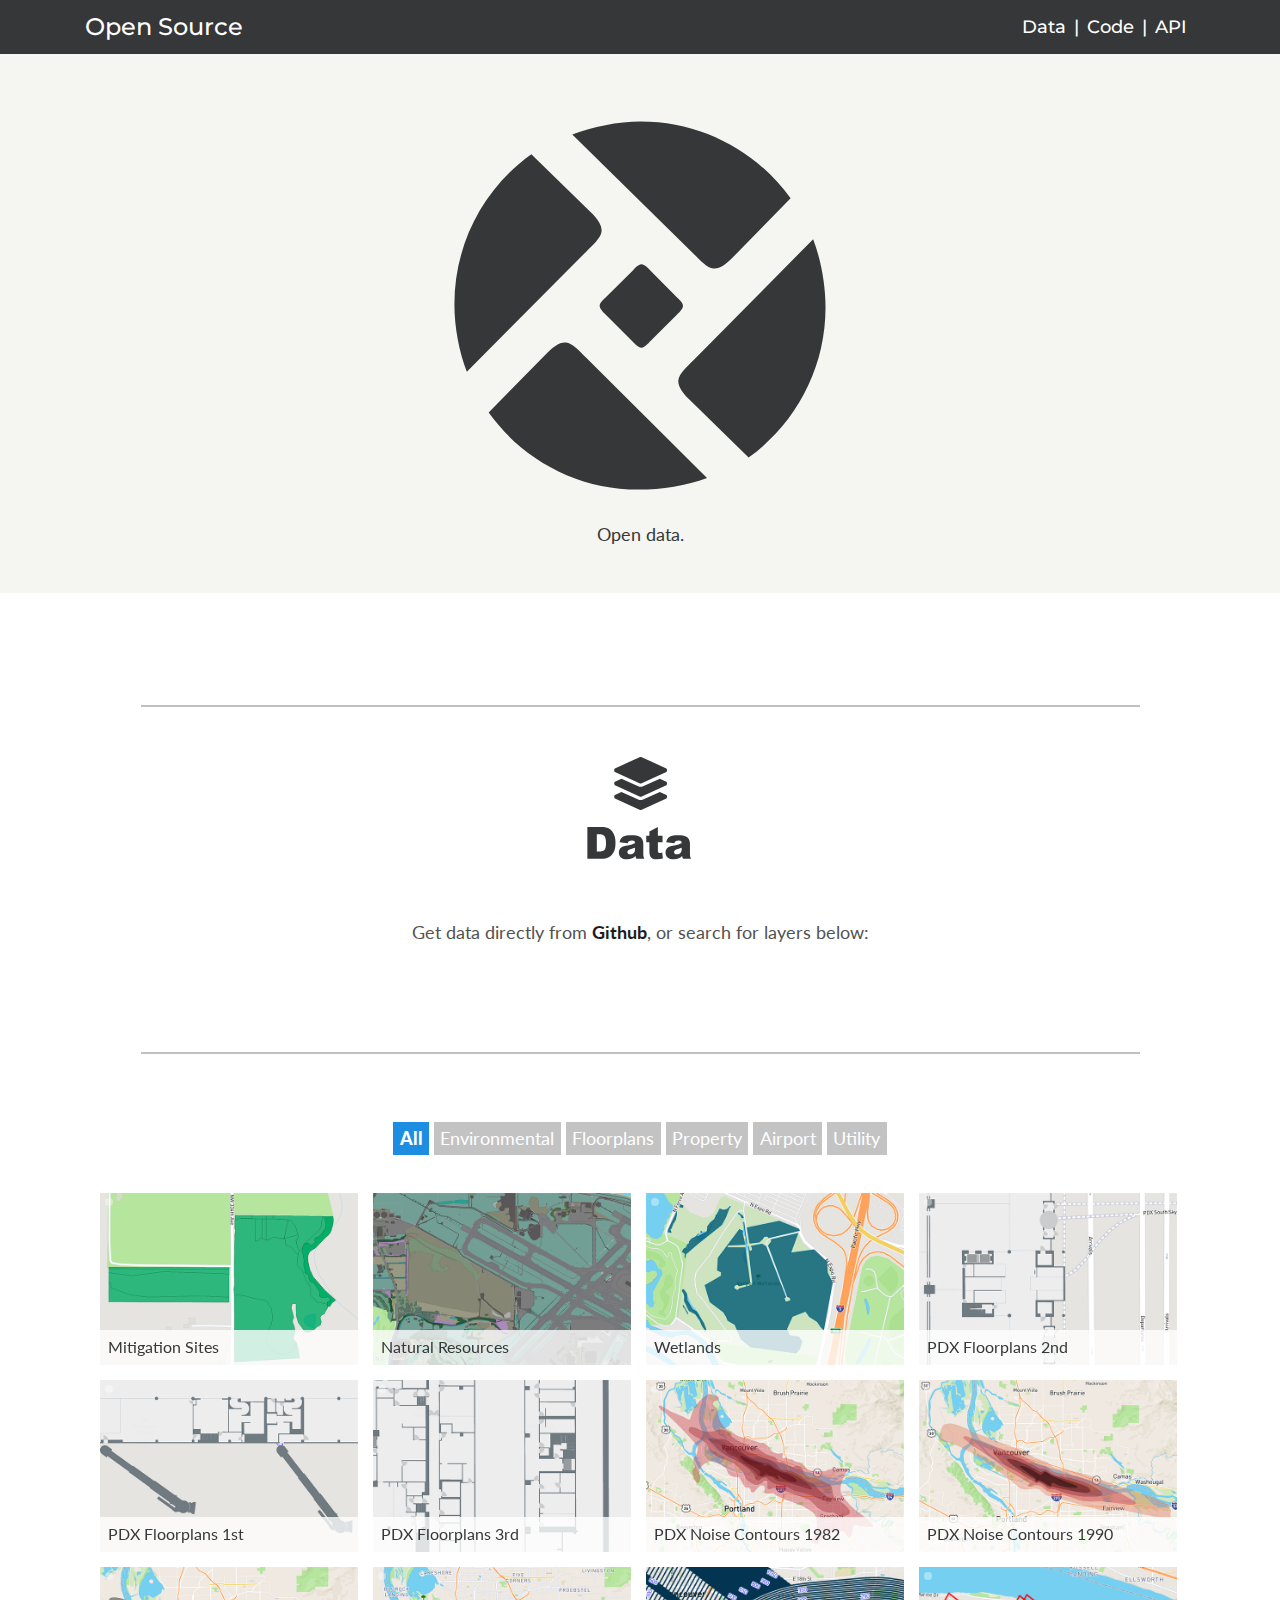
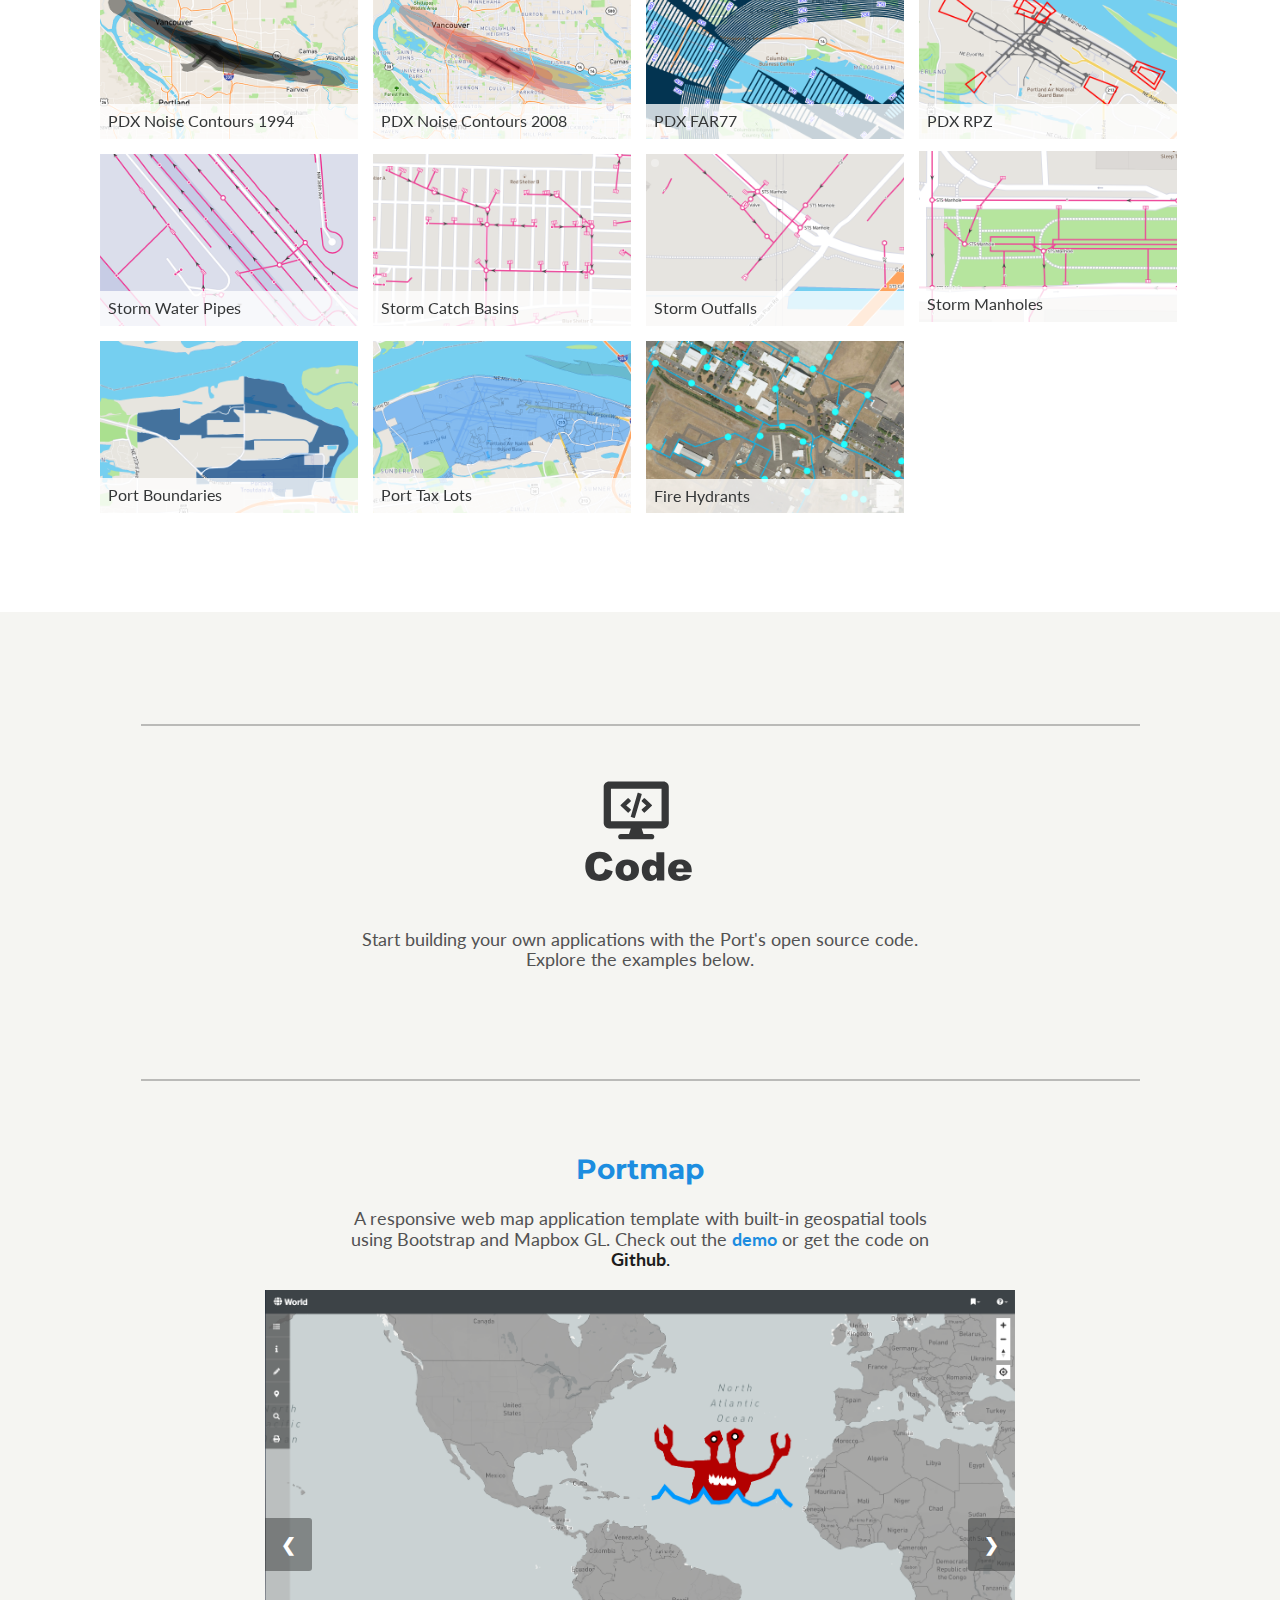
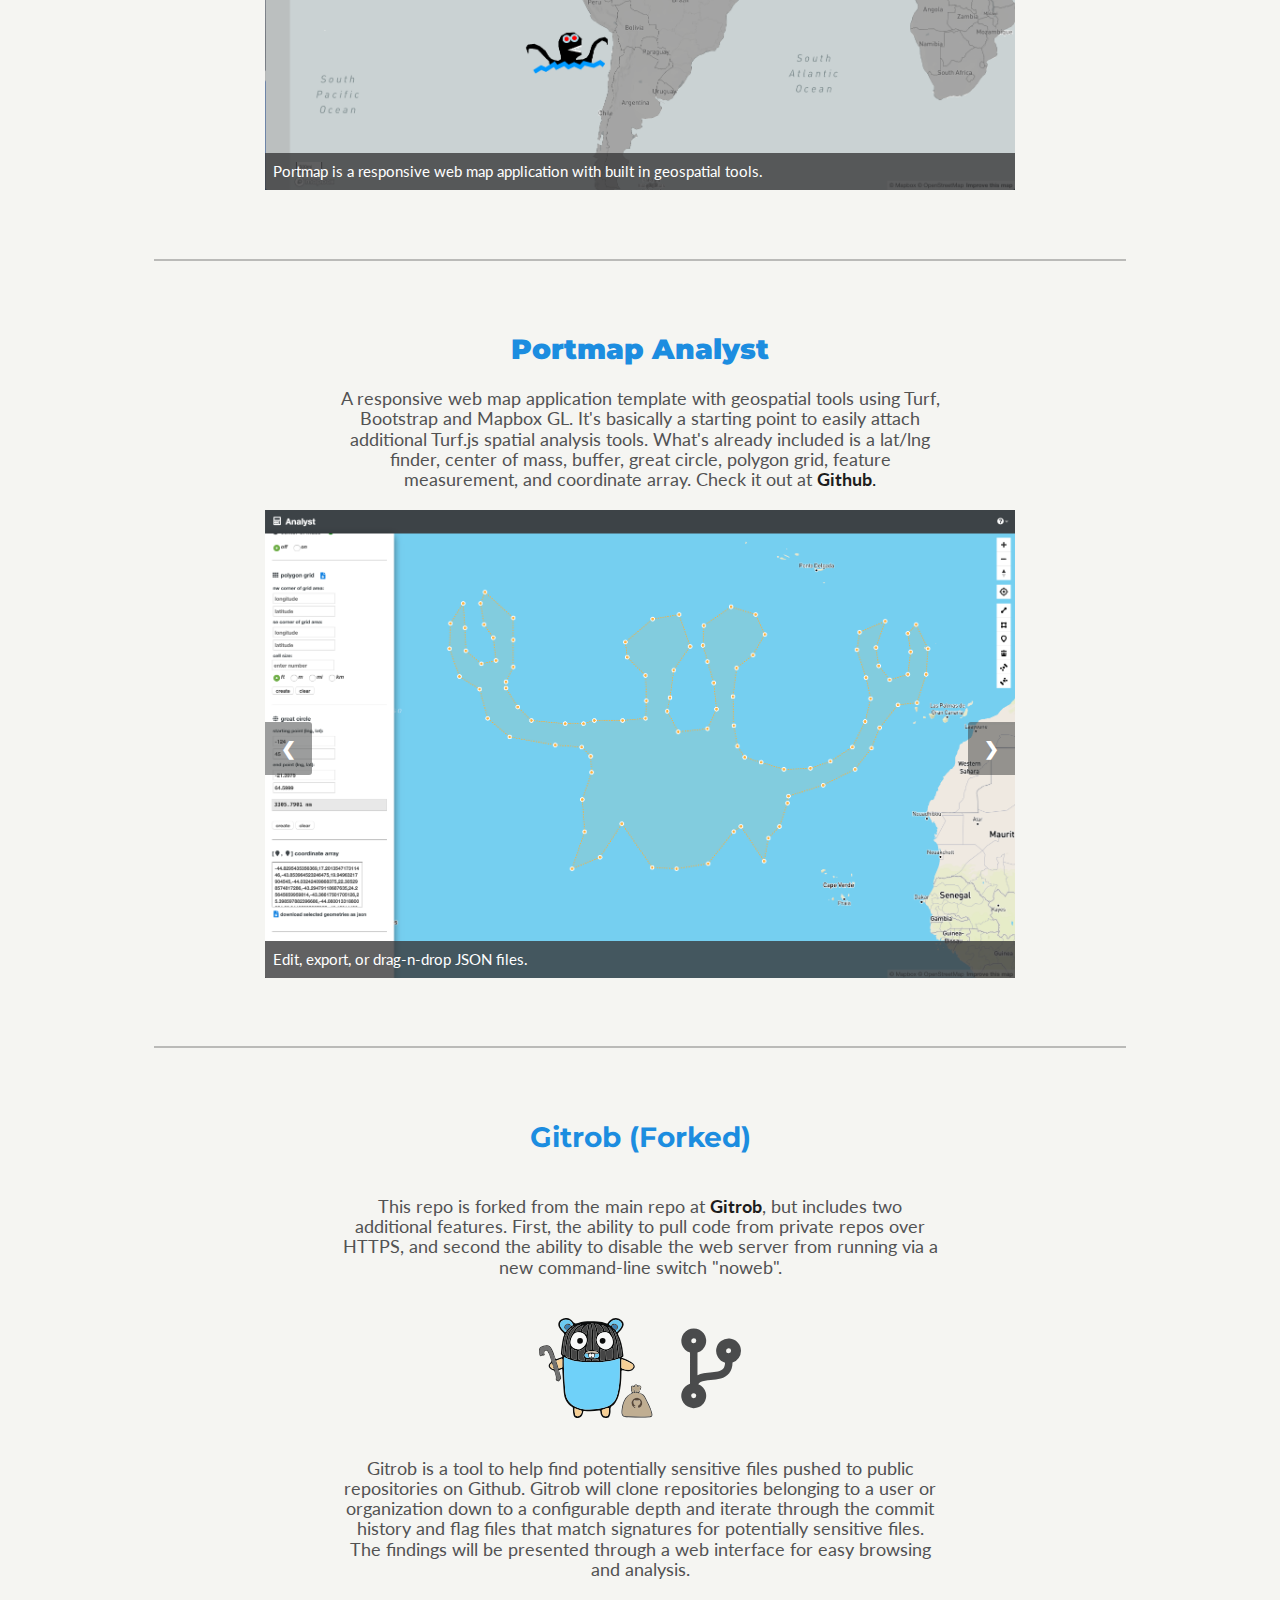
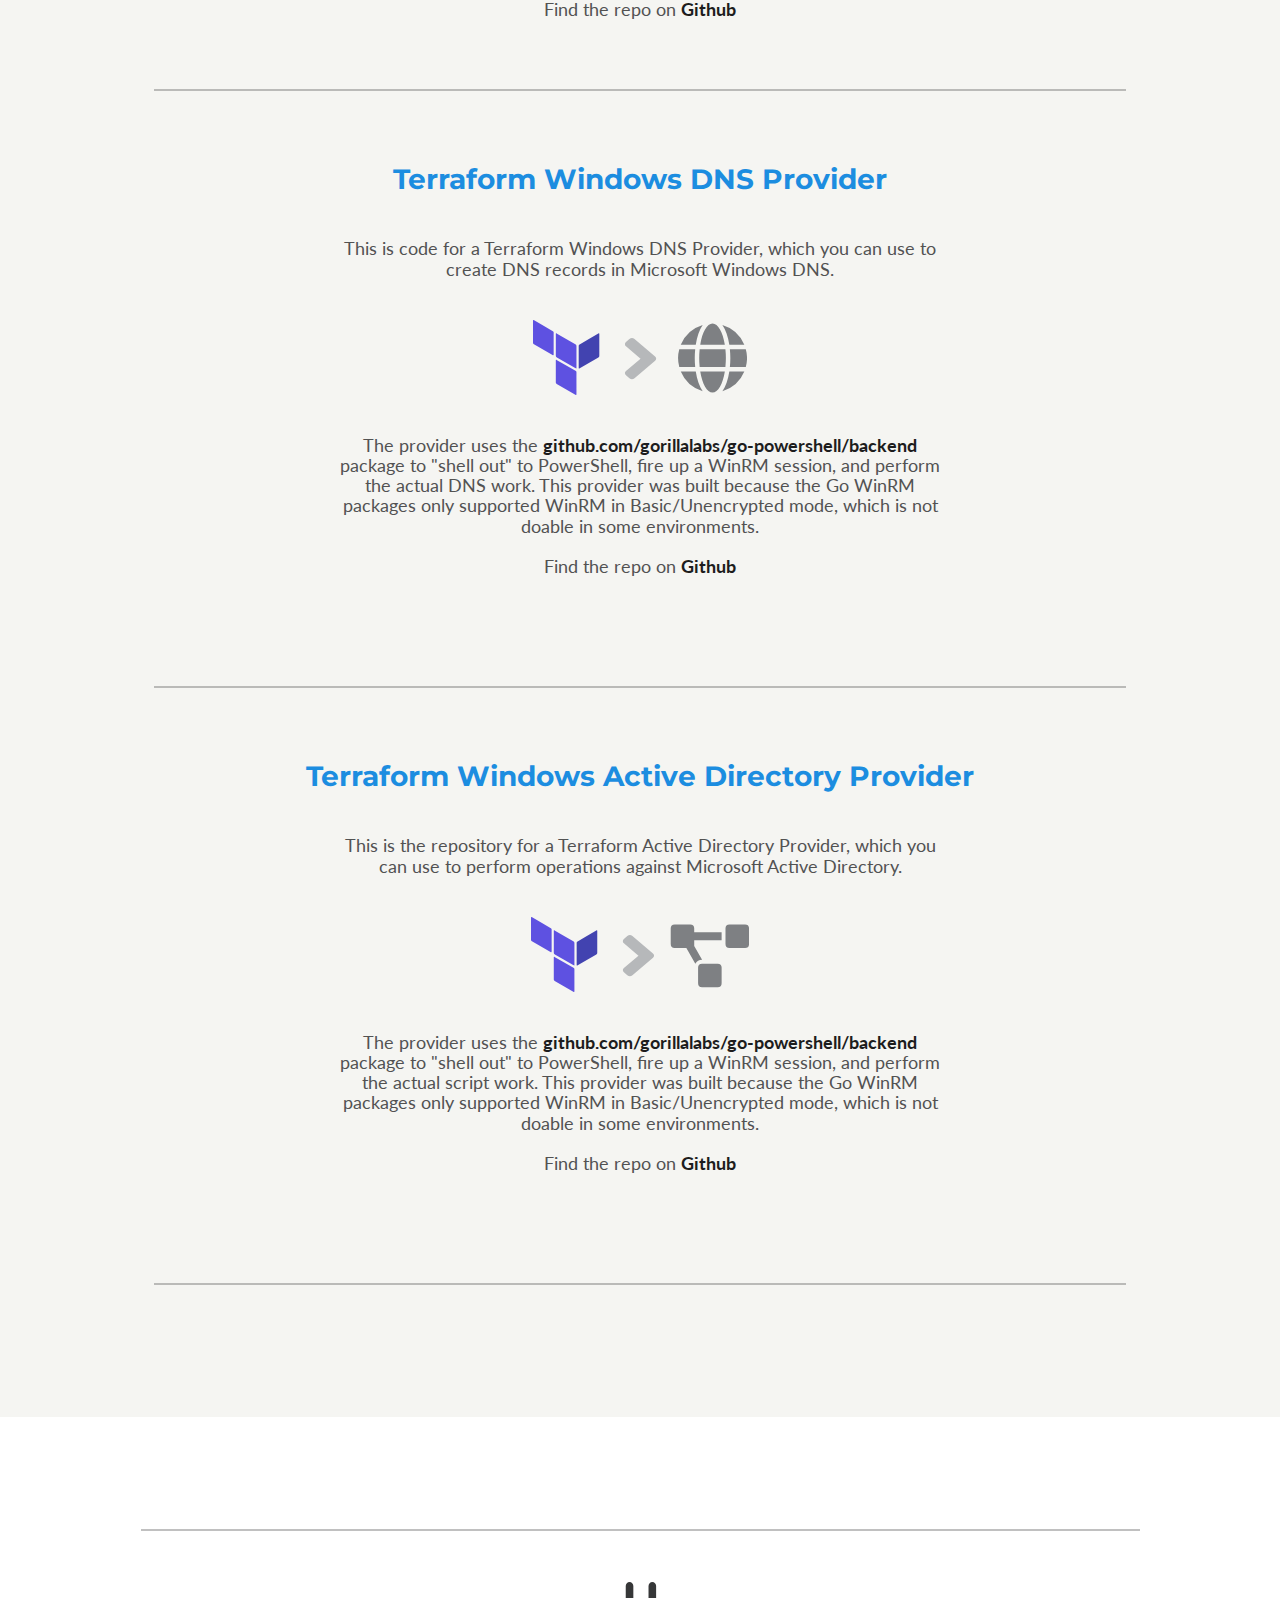
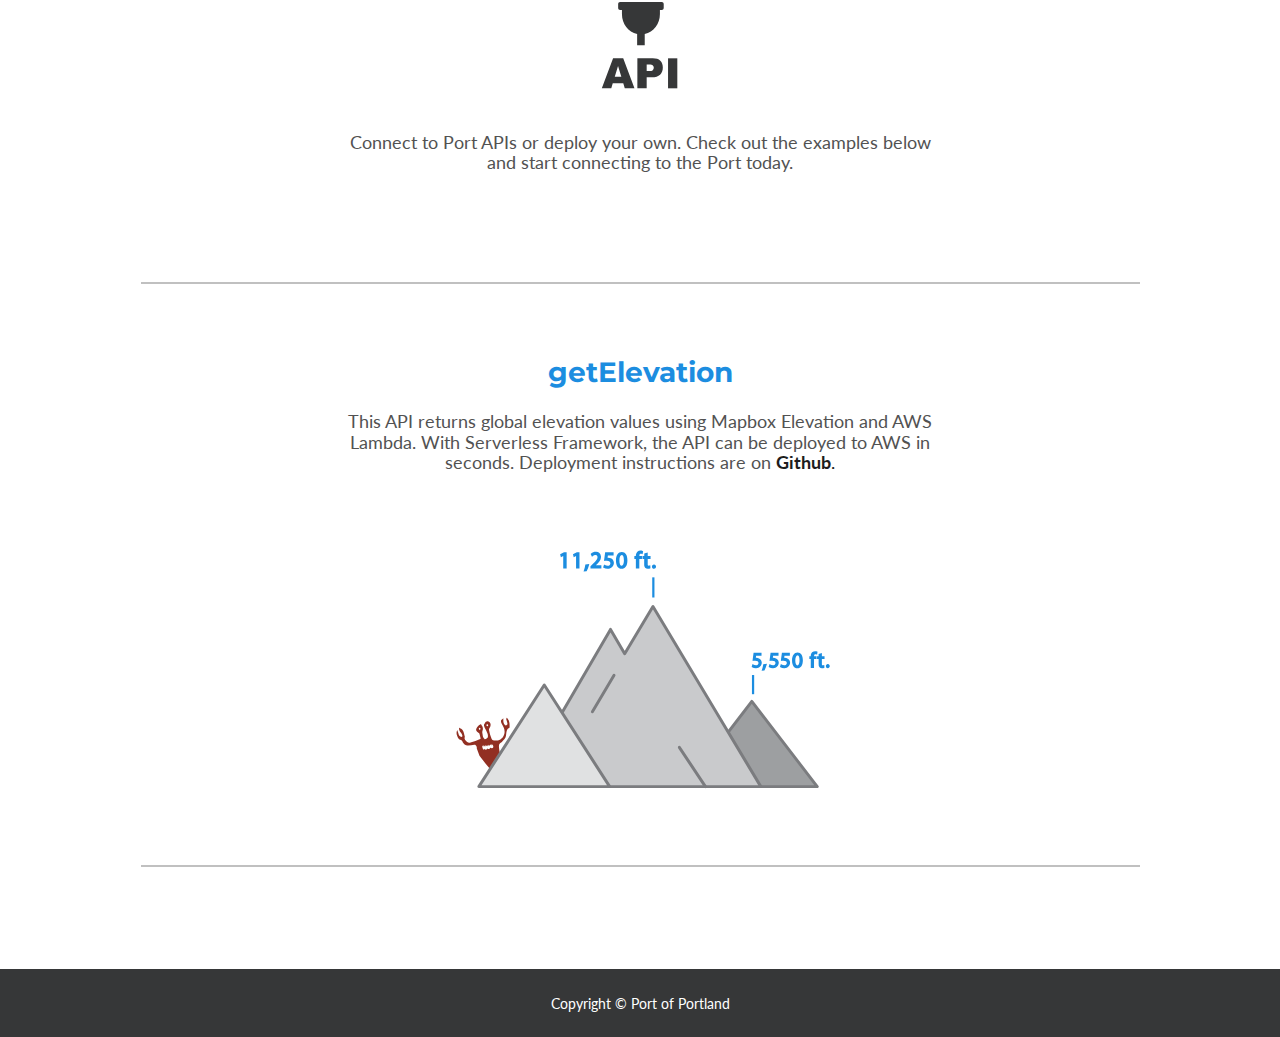
==== commit 0edcd89c: "add airspace layer tiles" ====
--- a/index.html
+++ b/index.html
@@ -315,6 +315,28 @@
                   download="data.json" target="_blank">PDX Noise Contours 2008</a></span>
             </div>
 
+            <div class="filtr-item" data-category="3" data-sort="PDX FAR77">
+              <!-- <div class="eyeball"><a
+                  href="https://github.com/portofportlandgis/open-data/blob/master/pdx-far-77.json"
+                  target="_blank"><i class="fas fa-eye"></i></a>
+              </div> -->
+              <img class="img-responsive" src="assets/img/pdx-far-77.png" alt="PDX FAR77" />
+              <span class="item-desc"><a
+                  href="https://raw.githubusercontent.com/portofportlandgis/open-data/master/pdx-far-77.json"
+                  download="data.json" target="_blank">PDX FAR77</a></span>
+            </div>
+
+            <div class="filtr-item" data-category="3" data-sort="PDX RPZ">
+              <div class="eyeball"><a
+                  href="https://github.com/portofportlandgis/open-data/blob/master/pdx-rpz.json"
+                  target="_blank"><i class="fas fa-eye"></i></a>
+              </div>
+              <img class="img-responsive" src="assets/img/pdx-rpz.png" alt="PDX RPZ" />
+              <span class="item-desc"><a
+                  href="https://raw.githubusercontent.com/portofportlandgis/open-data/master/pdx-rpz.json"
+                  download="data.json" target="_blank">PDX RPZ</a></span>
+            </div>
+
 
             <div class="filtr-item" data-category="1, 4" data-sort="Storm Water Pipes">
               <!-- <div class="eyeball"><a
@@ -668,7 +690,7 @@
     <a href="https://github.com/gorillalabs/go-powershell/backend" target="_blank" style="color: #1d1d1d;"> <b>github.com/gorillalabs/go-powershell/backend </b></a>
     package to "shell out" to PowerShell, fire up a WinRM session, 
     and perform the actual DNS work. This provider was built because the Go WinRM packages only supported WinRM in Basic/Unencrypted mode, 
-    which is not doable in our environment. 
+    which is not doable in some environments. 
 
     <br> 
     <br> 
@@ -723,7 +745,7 @@
     The provider uses the <a href="https://github.com/gorillalabs/go-powershell/backend" target="_blank" style="color: #1d1d1d;"> <b>github.com/gorillalabs/go-powershell/backend </b></a> 
     package to "shell out" to PowerShell, fire up a WinRM session, 
     and perform the actual script work. This provider was built because the Go WinRM packages only supported WinRM in Basic/Unencrypted mode, 
-    which is not doable in our environment.
+    which is not doable in some environments.
     
     <br> 
     <br> 
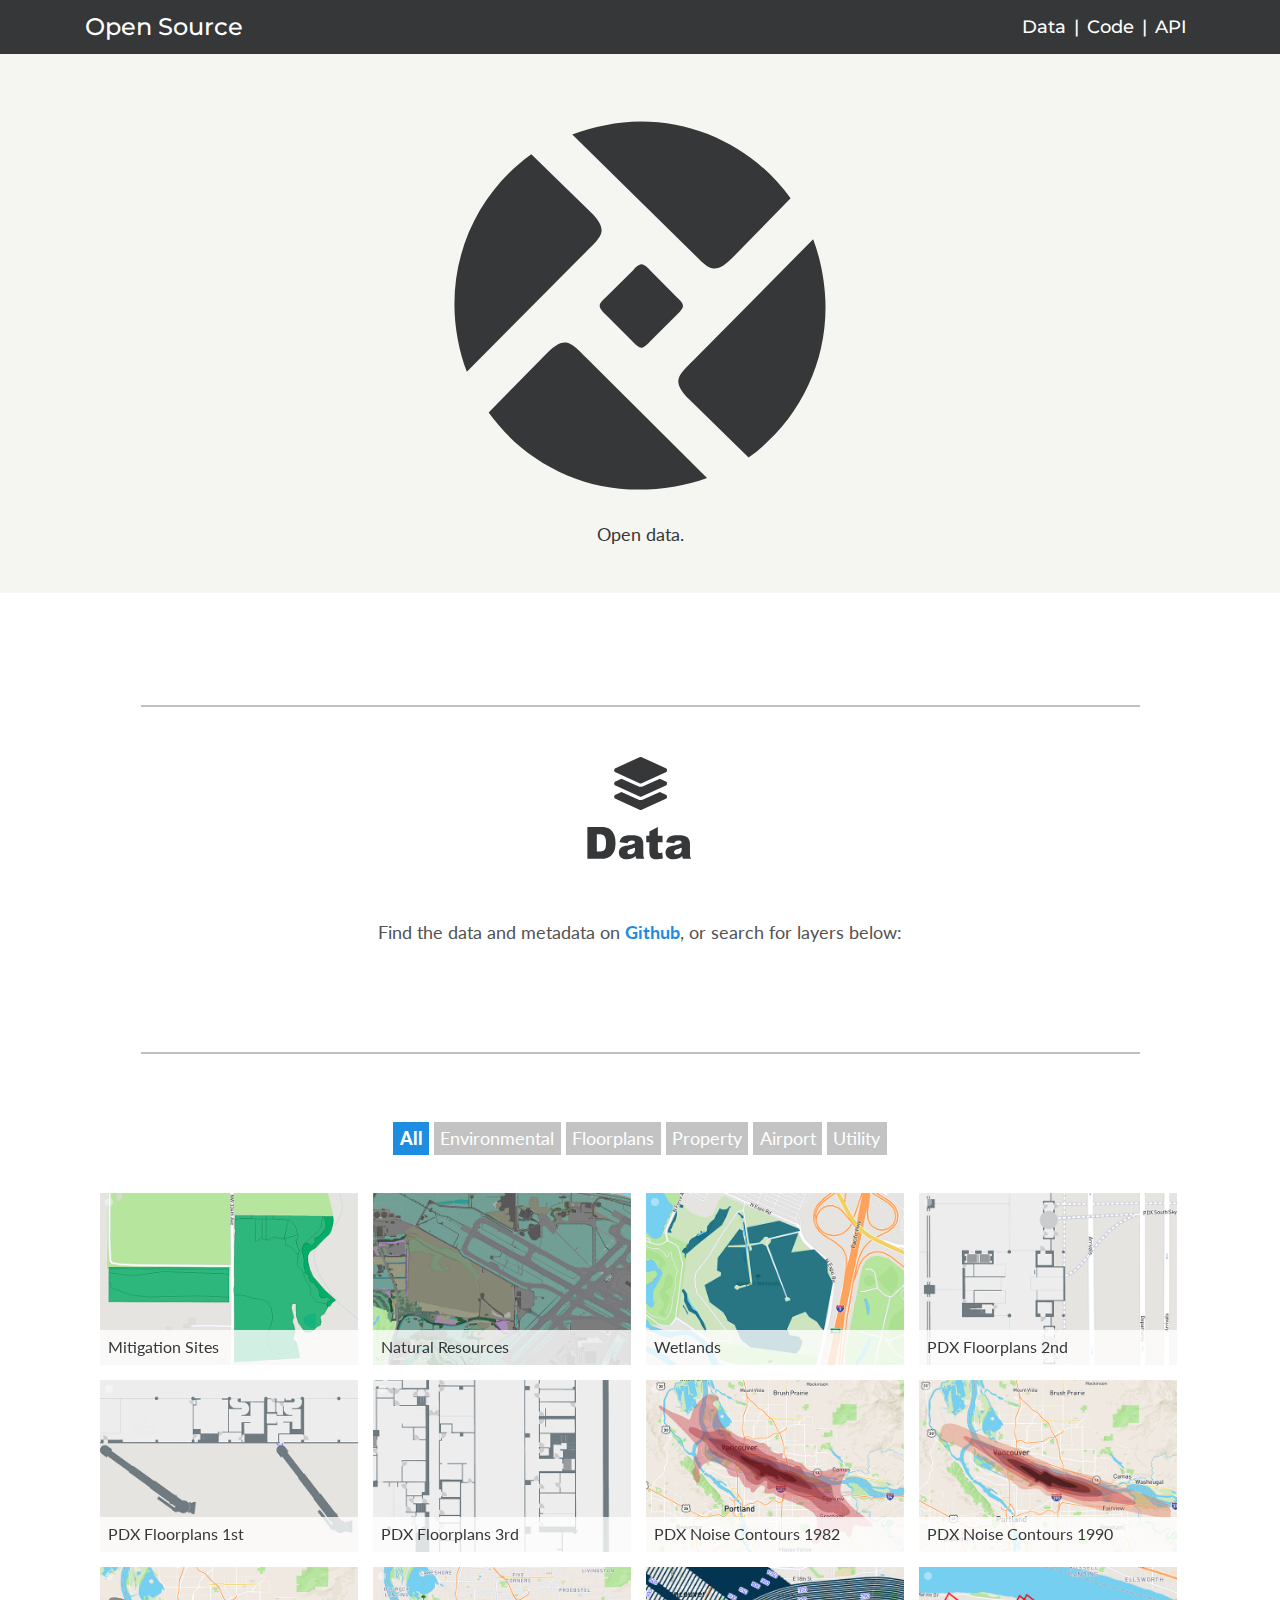
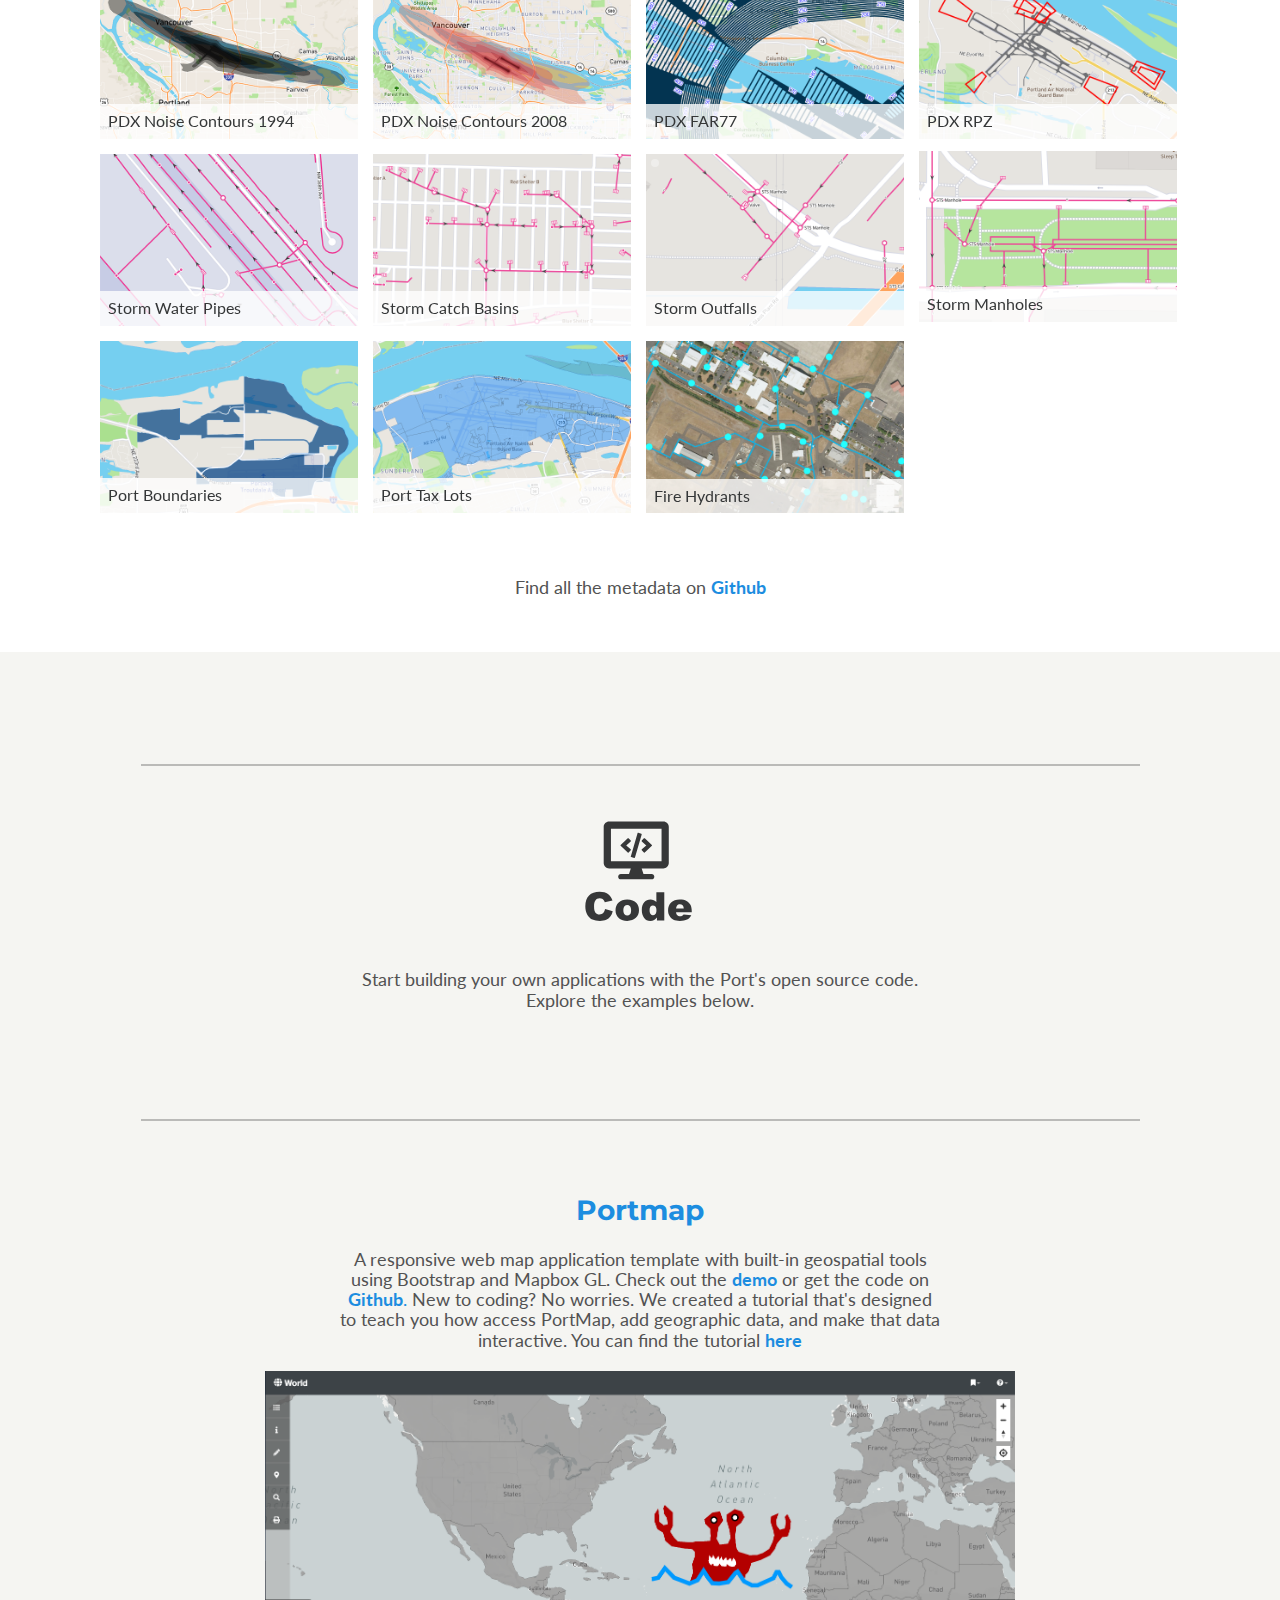
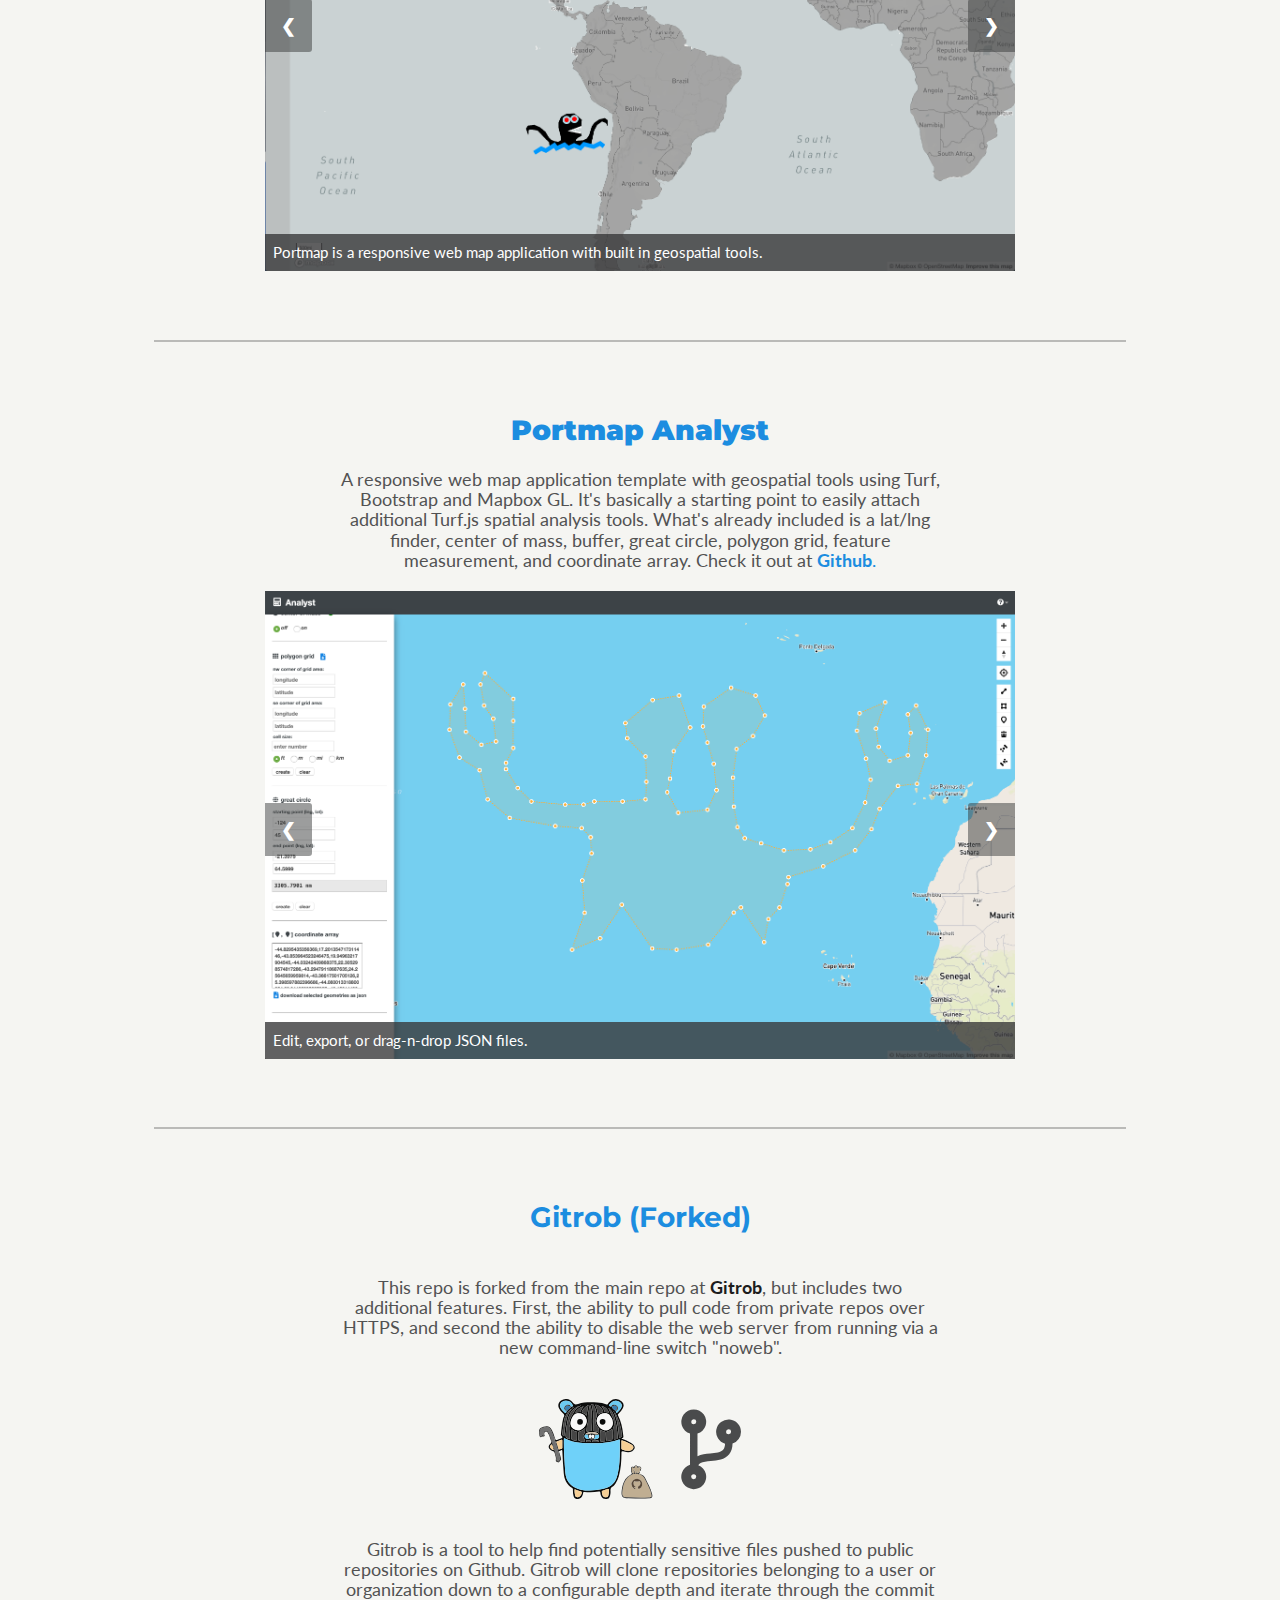
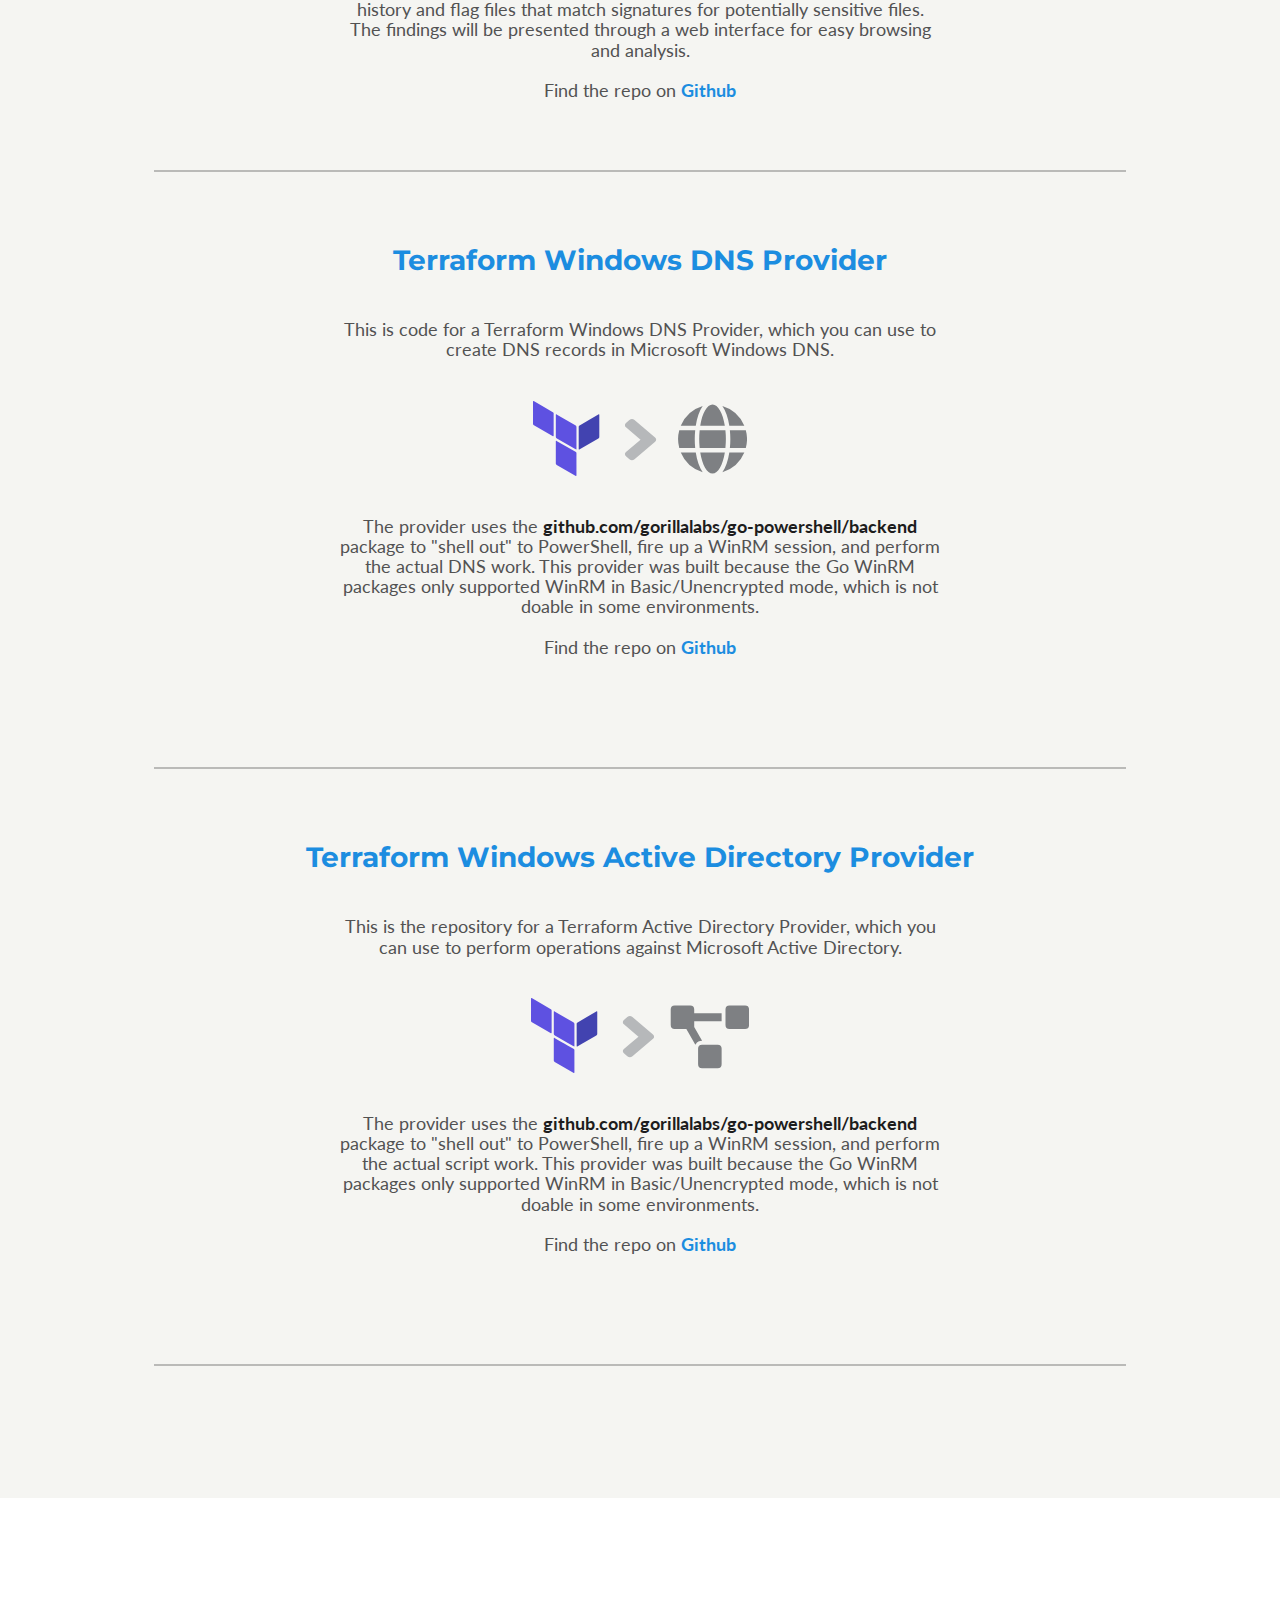
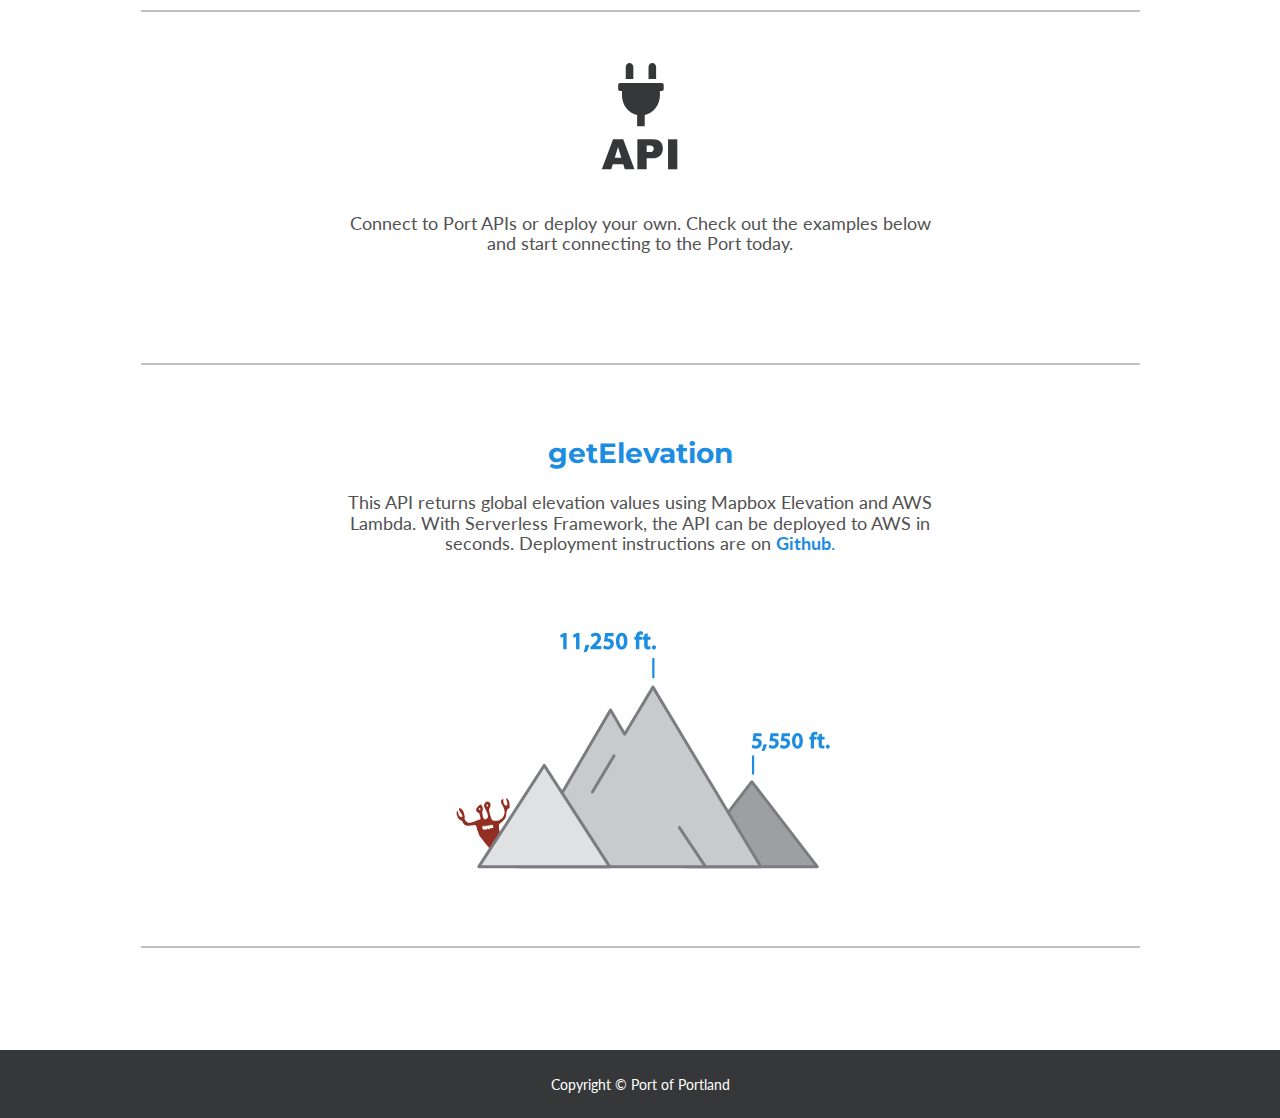
==== commit e782c2bf: "rename tutorial page" ====
--- a/index.html
+++ b/index.html
@@ -152,8 +152,8 @@
 
       <br>
 
-      <p style="color: #525252" class="text-center">Get data directly from <a
-          href="https://github.com/portofportlandgis/open-data" target="_blank" style="color: #1d1d1d;"><i
+      <p style="color: #525252" class="text-center">Find the data and metadata on <a
+          href="https://github.com/portofportlandgis/open-data" target="_blank" style="color: #1c8de0;"><i
             class="fab fa-github"></i> <b>Github</b></a>, or search for layers below:</p>
 
       <br>
@@ -421,6 +421,14 @@
           </div>
         </div>
 
+        <p style="color: #525252" class="text-center">Find all the metadata on <a
+            href="https://github.com/portofportlandgis/open-data" target="_blank" style="color: #1c8de0;"><i
+              class="fab fa-github"></i> <b>Github</b></a></p>
+
+        <br>
+
+              
+
       </div>
     </div>
 </body>
@@ -495,8 +503,12 @@
         tools using Bootstrap and Mapbox GL.
         Check out the
         <a href="https://cdettlaff.github.io./" target="_blank" style="color: #1c8de0;"> <b>demo</b></a> or get the code on <a
-        href="https://github.com/portofportlandgis/portmap" target="_blank" style="color: #1d1d1d;"><i
+        href="https://github.com/portofportlandgis/portmap" target="_blank" style="color: #1c8de0;"><i
           class="fab fa-github"></i> <b>Github</b>.</a>
+          New to coding? No worries. We created a tutorial that's designed to teach you how access PortMap, 
+          add geographic data, and make that data interactive. You can find the tutorial
+          <a href="https://opensource.portofportland.io/portmap-tutorial.html" target="_blank" style="color: #1c8de0;"><i class="fas fa-link"></i><b> here</b></a>
+
       </p>
 
       <br>
@@ -559,7 +571,7 @@
         It's basically a starting point to easily attach additional Turf.js spatial analysis tools.
         What's already included is a lat/lng finder, center of mass, buffer, great circle, polygon grid, feature
         measurement, and coordinate array. Check it out at <a
-          href="https://github.com/portofportlandgis/portmap-analyst" target="_blank" style="color: #1d1d1d;"><i
+          href="https://github.com/portofportlandgis/portmap-analyst" target="_blank" style="color: #1c8de0;"><i
             class="fab fa-github"></i> <b>Github</b>.</a>
       </p>
 
@@ -647,7 +659,7 @@
 
   Find the repo on 
   <a
-      href="https://github.com/PortOfPortland/gitrob" target="_blank" style="color: #1d1d1d;"><i
+      href="https://github.com/PortOfPortland/gitrob" target="_blank" style="color: #1c8de0;"><i
         class="fab fa-github"></i> <b>Github</b></a>
 </p>
 
@@ -697,7 +709,7 @@
 
     Find the repo on 
     <a
-        href="https://github.com/PortOfPortland/terraform-provider-windns" target="_blank" style="color: #1d1d1d;"><i
+        href="https://github.com/PortOfPortland/terraform-provider-windns" target="_blank" style="color: #1c8de0;"><i
           class="fab fa-github"></i> <b>Github</b></a>
   </p>
 
@@ -752,7 +764,7 @@
 
     Find the repo on 
     <a
-        href="https://github.com/PortOfPortland/terraform-provider-activedirectory" target="_blank" style="color: #1d1d1d;"><i
+        href="https://github.com/PortOfPortland/terraform-provider-activedirectory" target="_blank" style="color: #1c8de0;"><i
           class="fab fa-github"></i> <b>Github</b></a>
 
   </p>
@@ -810,7 +822,7 @@
     <p style="color: #525252" class="text-center">This API returns global elevation values using Mapbox Elevation and
       AWS Lambda. With Serverless Framework,
       the API can be deployed to AWS in seconds. Deployment instructions are on <a
-        href="https://github.com/portofportlandgis/getElevationAPI" target="_blank" style="color: #1d1d1d;"><i
+        href="https://github.com/portofportlandgis/getElevationAPI" target="_blank" style="color: #1c8de0;"><i
           class="fab fa-github"></i> <b>Github</b>.</a>
     </p>
 
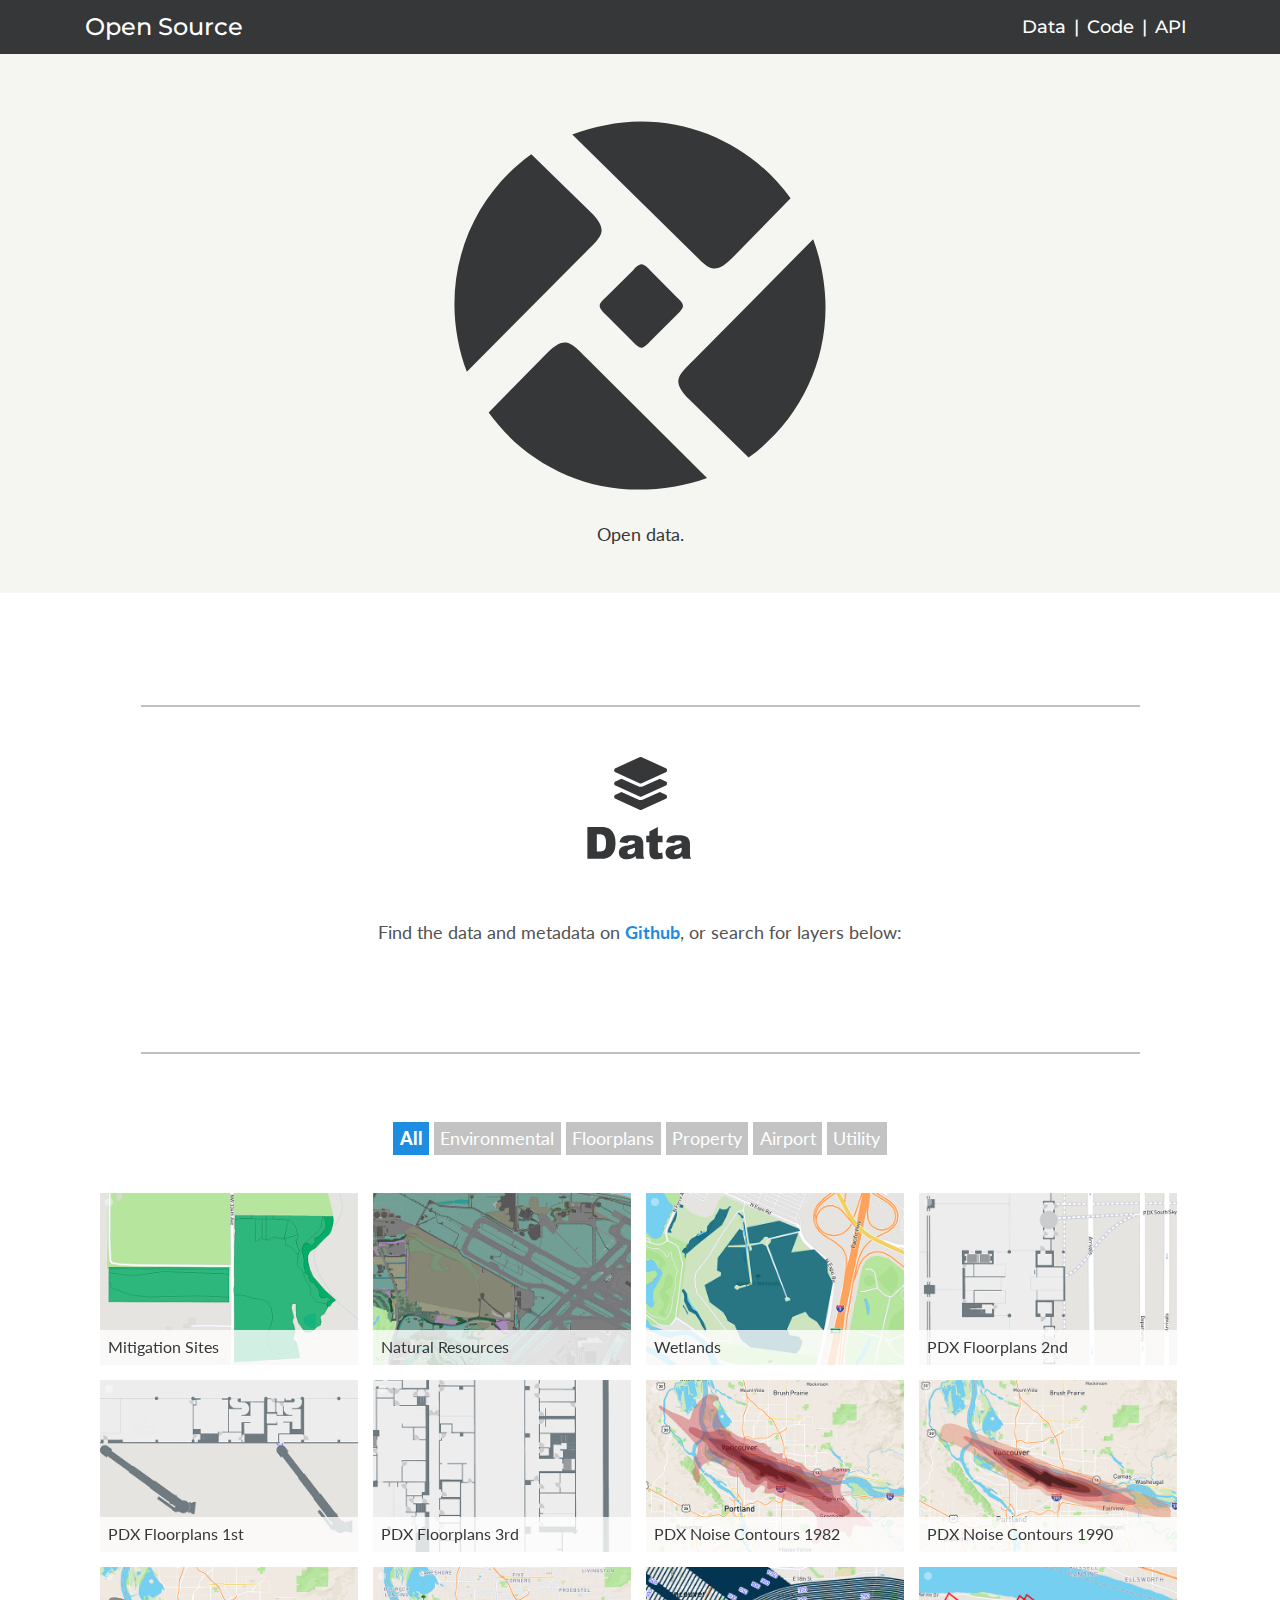
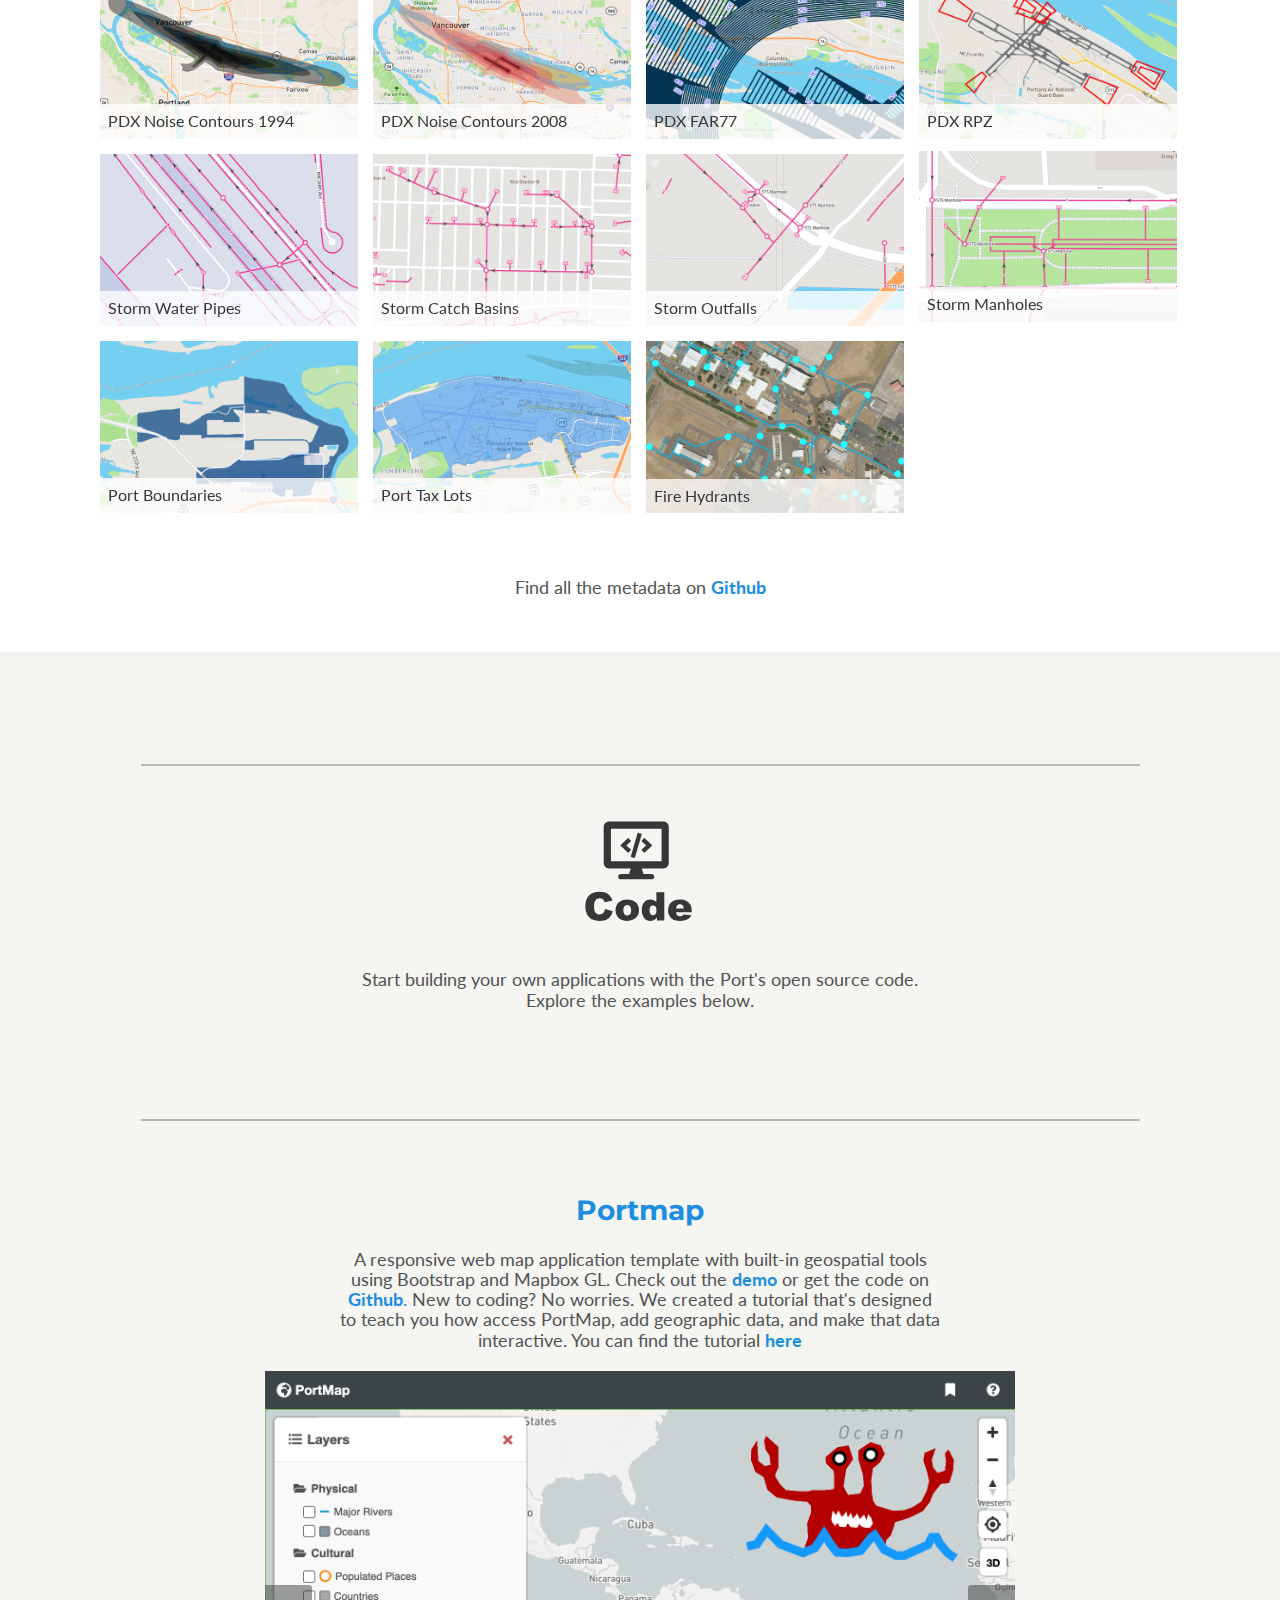
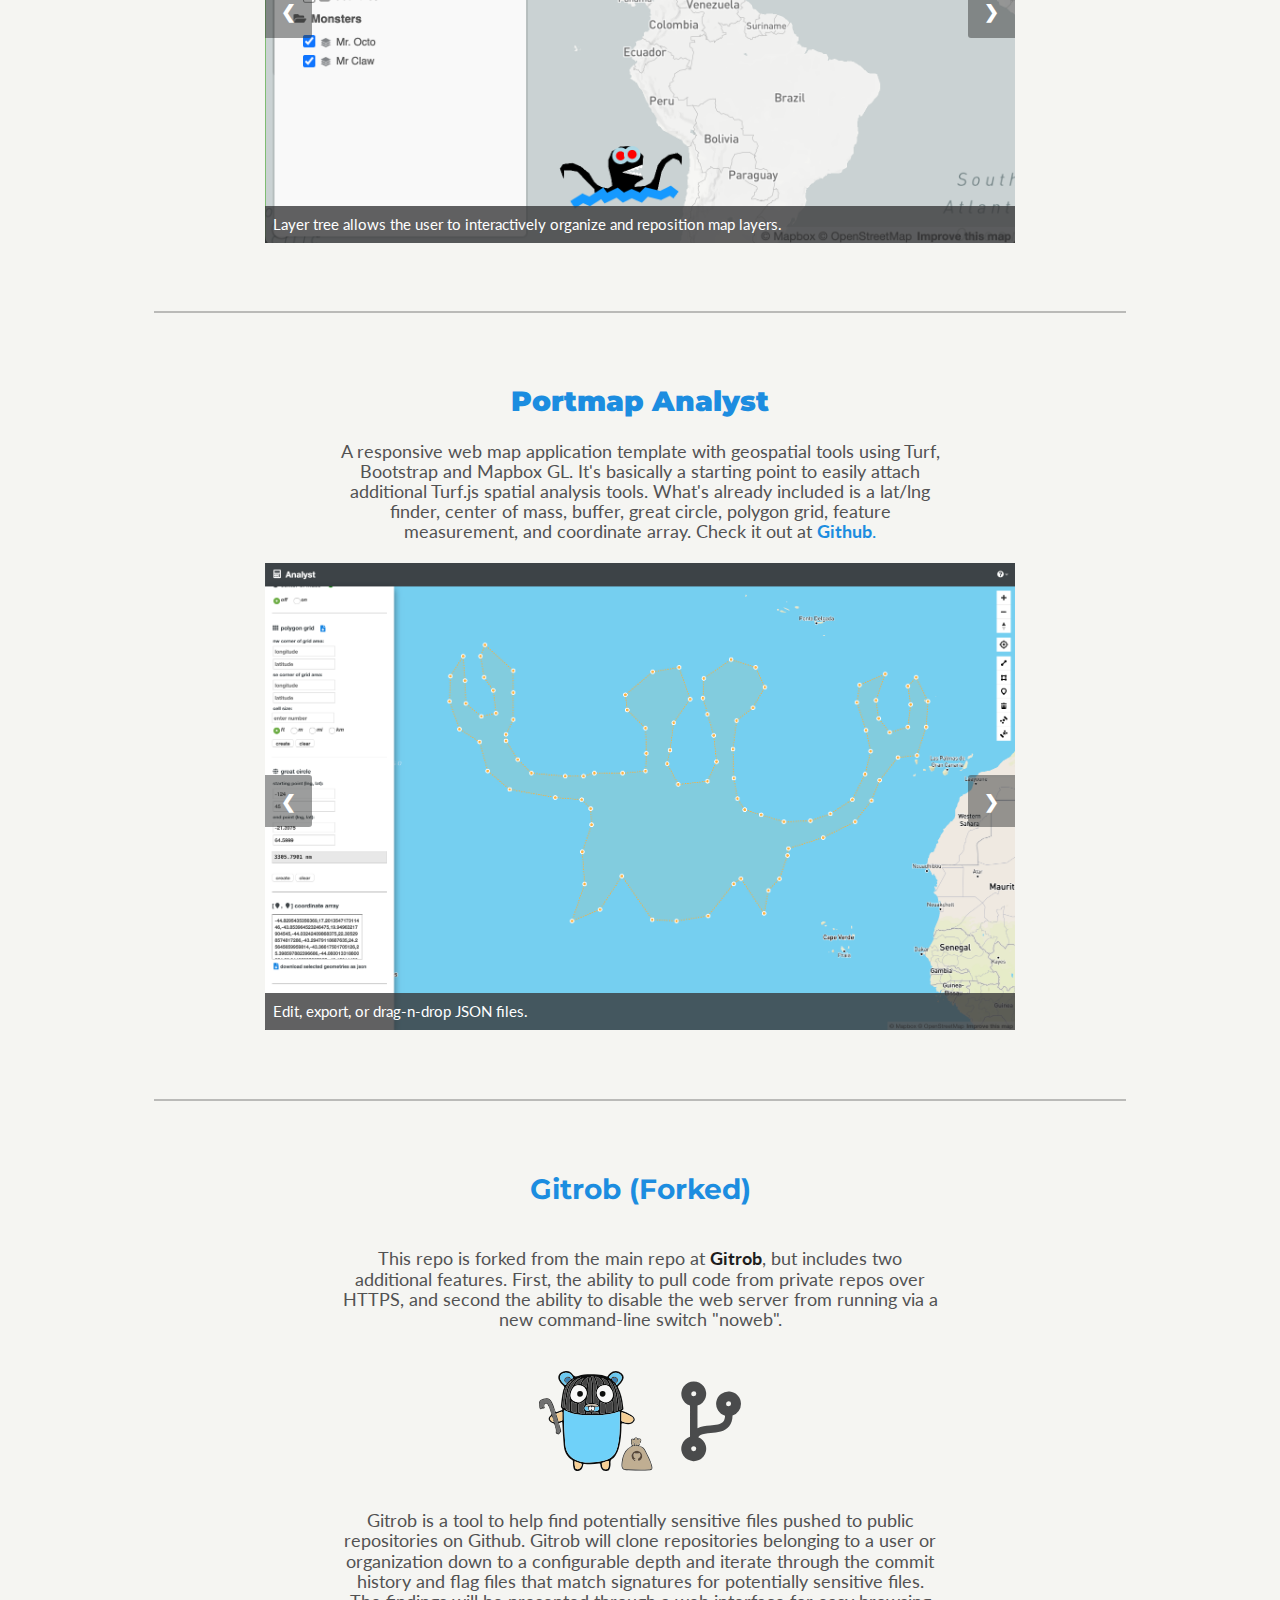
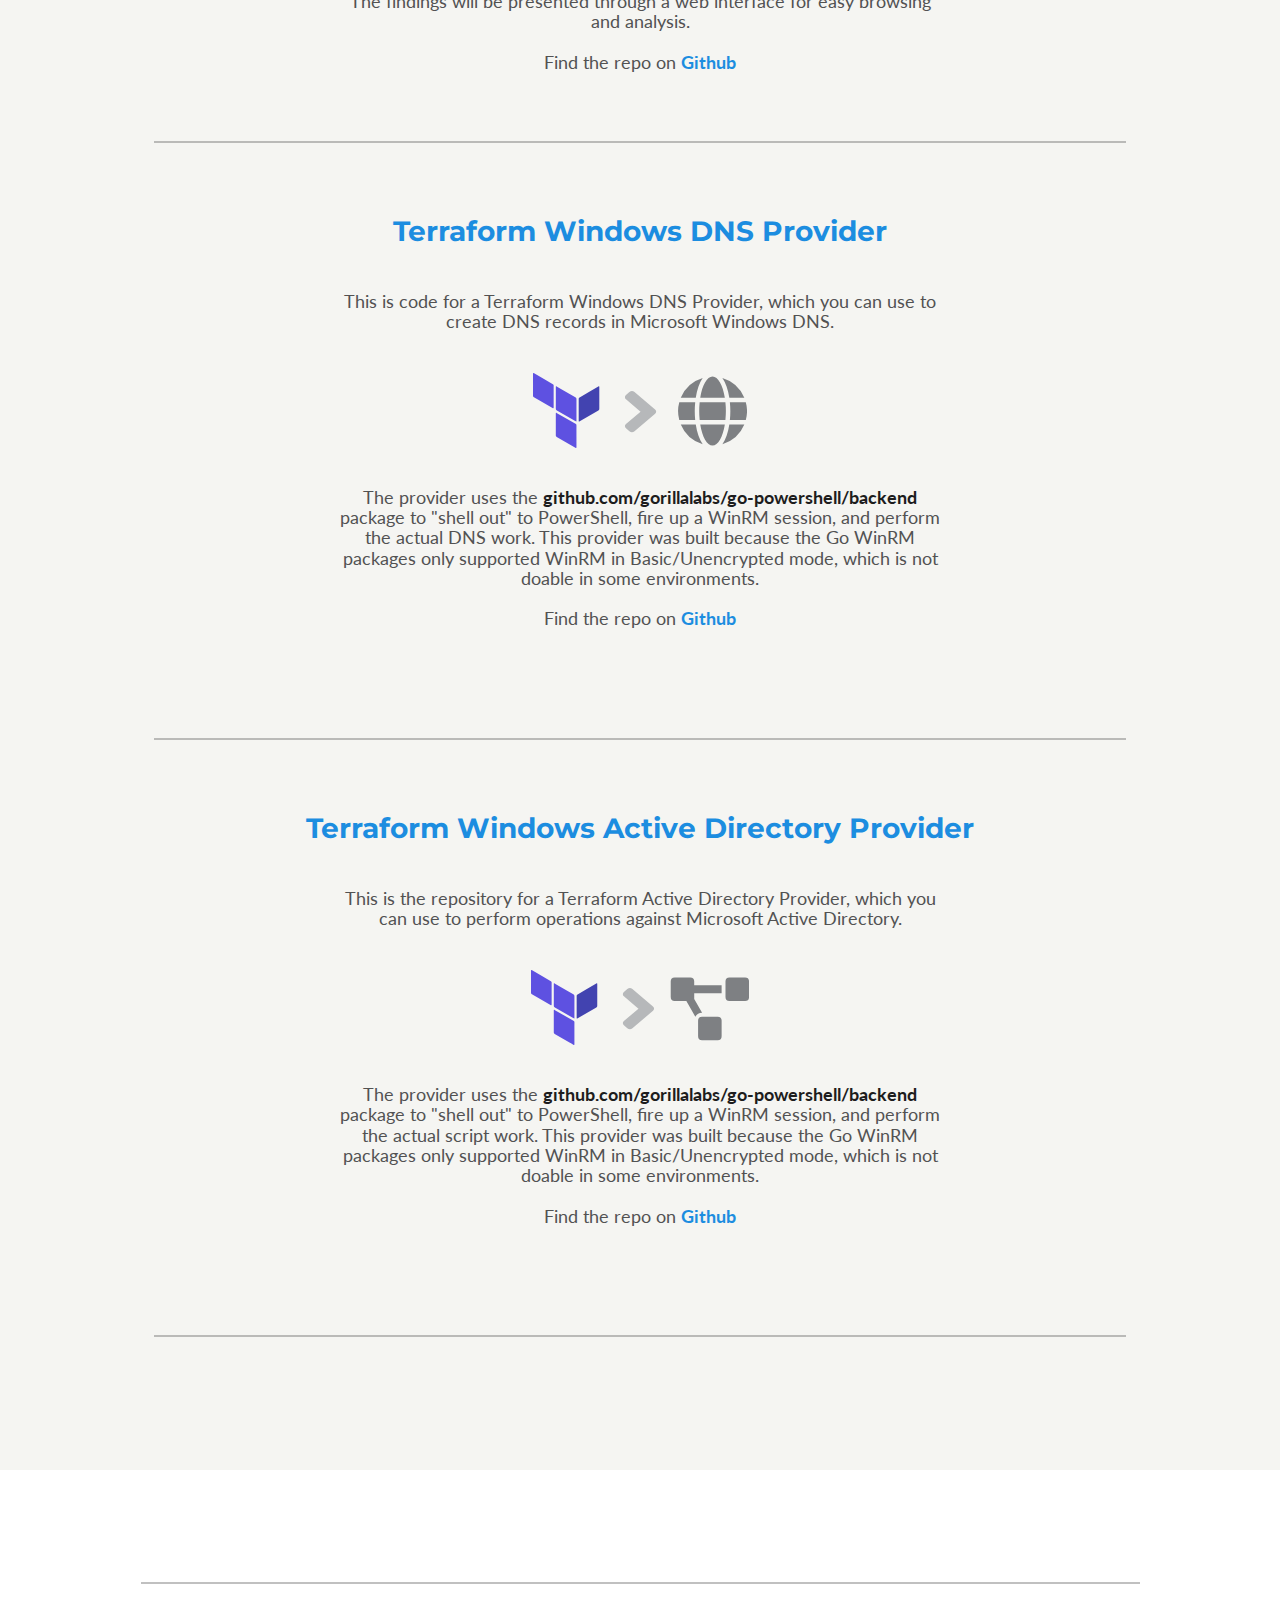
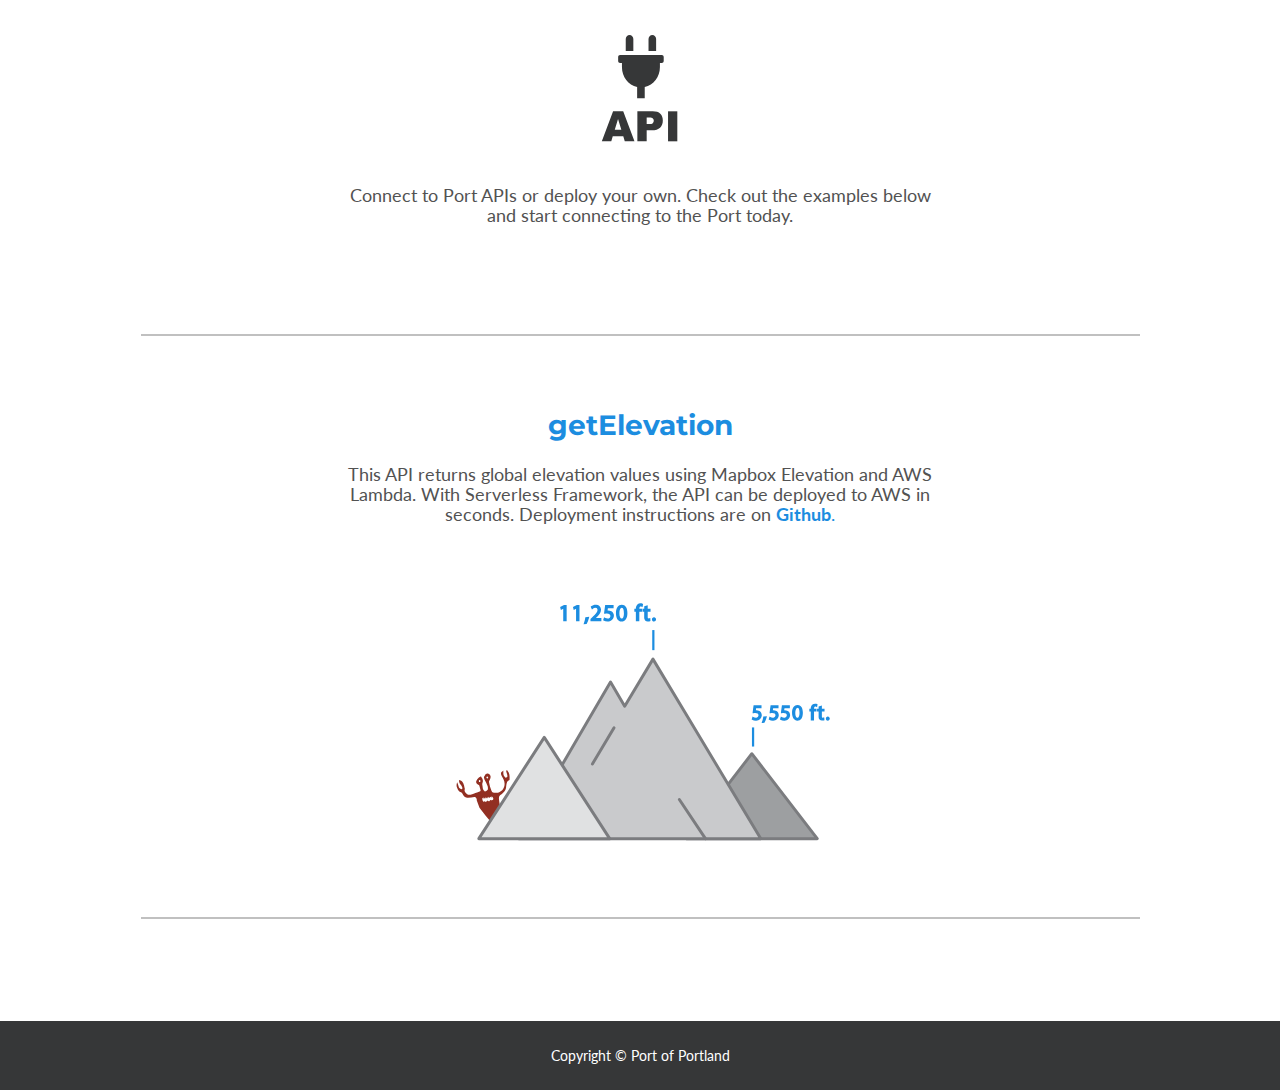
==== commit 9e3f4177: "update portmap imgs" ====
--- a/index.html
+++ b/index.html
@@ -514,38 +514,38 @@
       <br>
 
       <div class="slideshow-container">
+        <!-- <div class="mySlides1">
+          <img src="assets/img/1.png" style="width:100%">
+          <div class="text">Portmap is a responsive web map application with built in geospatial tools.</div>
+        </div> -->
+
         <div class="mySlides1">
-          <img src="assets/img/portmap.png" style="width:100%">
-          <div class="text">Portmap is a responsive web map application with built in geospatial tools.</div>
+          <img src="assets/img/1.png" style="width:100%">
+          <div class="text">Layer tree allows the user to interactively organize and reposition map layers.</div>
         </div>
 
         <div class="mySlides1">
-          <img src="assets/img/layer-tree.png" style="width:100%">
-          <div class="text">Layer tree allows the user to interactively organize and reposition map layers.</div>
+          <img src="assets/img/3.png" style="width:100%">
+          <div class="text">Supports drawing and editing using Mapbox Draw API.</div>
         </div>
 
         <div class="mySlides1">
-          <img src="assets/img/draw.png" style="width:100%">
-          <div class="text">Supports drawing and editing using Mapbox Draw API.</div>
+          <img src="assets/img/6.png" style="width:100%">
+          <div class="text">Client side Print Export to PNG or PDF with legend.</div>
         </div>
 
         <div class="mySlides1">
-          <img src="assets/img/print.png" style="width:100%">
-          <div class="text">Client side Print Export to PNG or PDF with legend.</div>
+          <img src="assets/img/2.png" style="width:100%">
+          <div class="text">Identify features on the map.</div>
         </div>
 
         <div class="mySlides1">
-          <img src="assets/img/bookmark.png" style="width:100%">
-          <div class="text">Create geo-location bookmarks.</div>
+          <img src="assets/img/5.png" style="width:100%">
+          <div class="text">Location tools for finding addresses and lat/long coordinates.</div>
         </div>
 
         <div class="mySlides1">
-          <img src="assets/img/location.png" style="width:100%">
-          <div class="text">Location tools for finding addresses and lat/long coordinates.</div>
-        </div>
-
-        <div class="mySlides1">
-          <img src="assets/img/search.png" style="width:100%">
+          <img src="assets/img/4.png" style="width:100%">
           <div class="text">Search layer properties with autocomplete and zoom to feature.</div>
         </div>
 
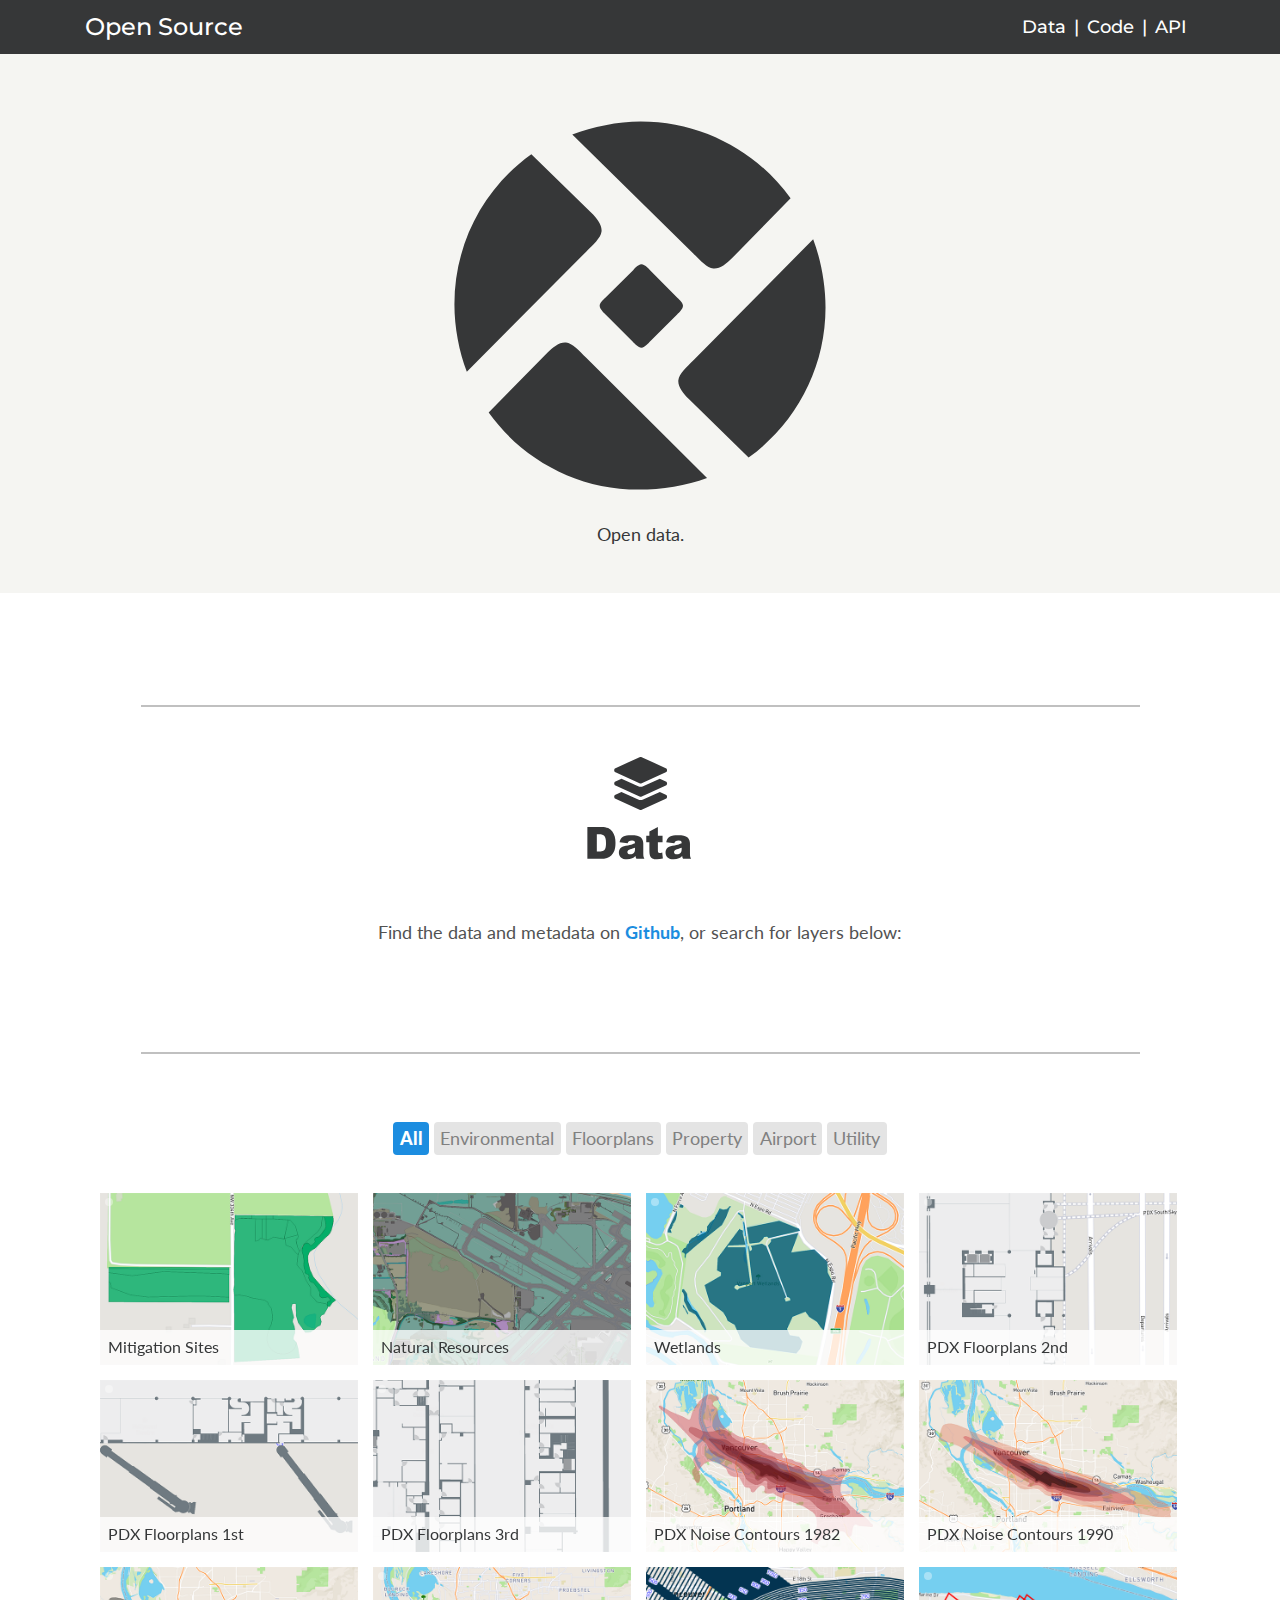
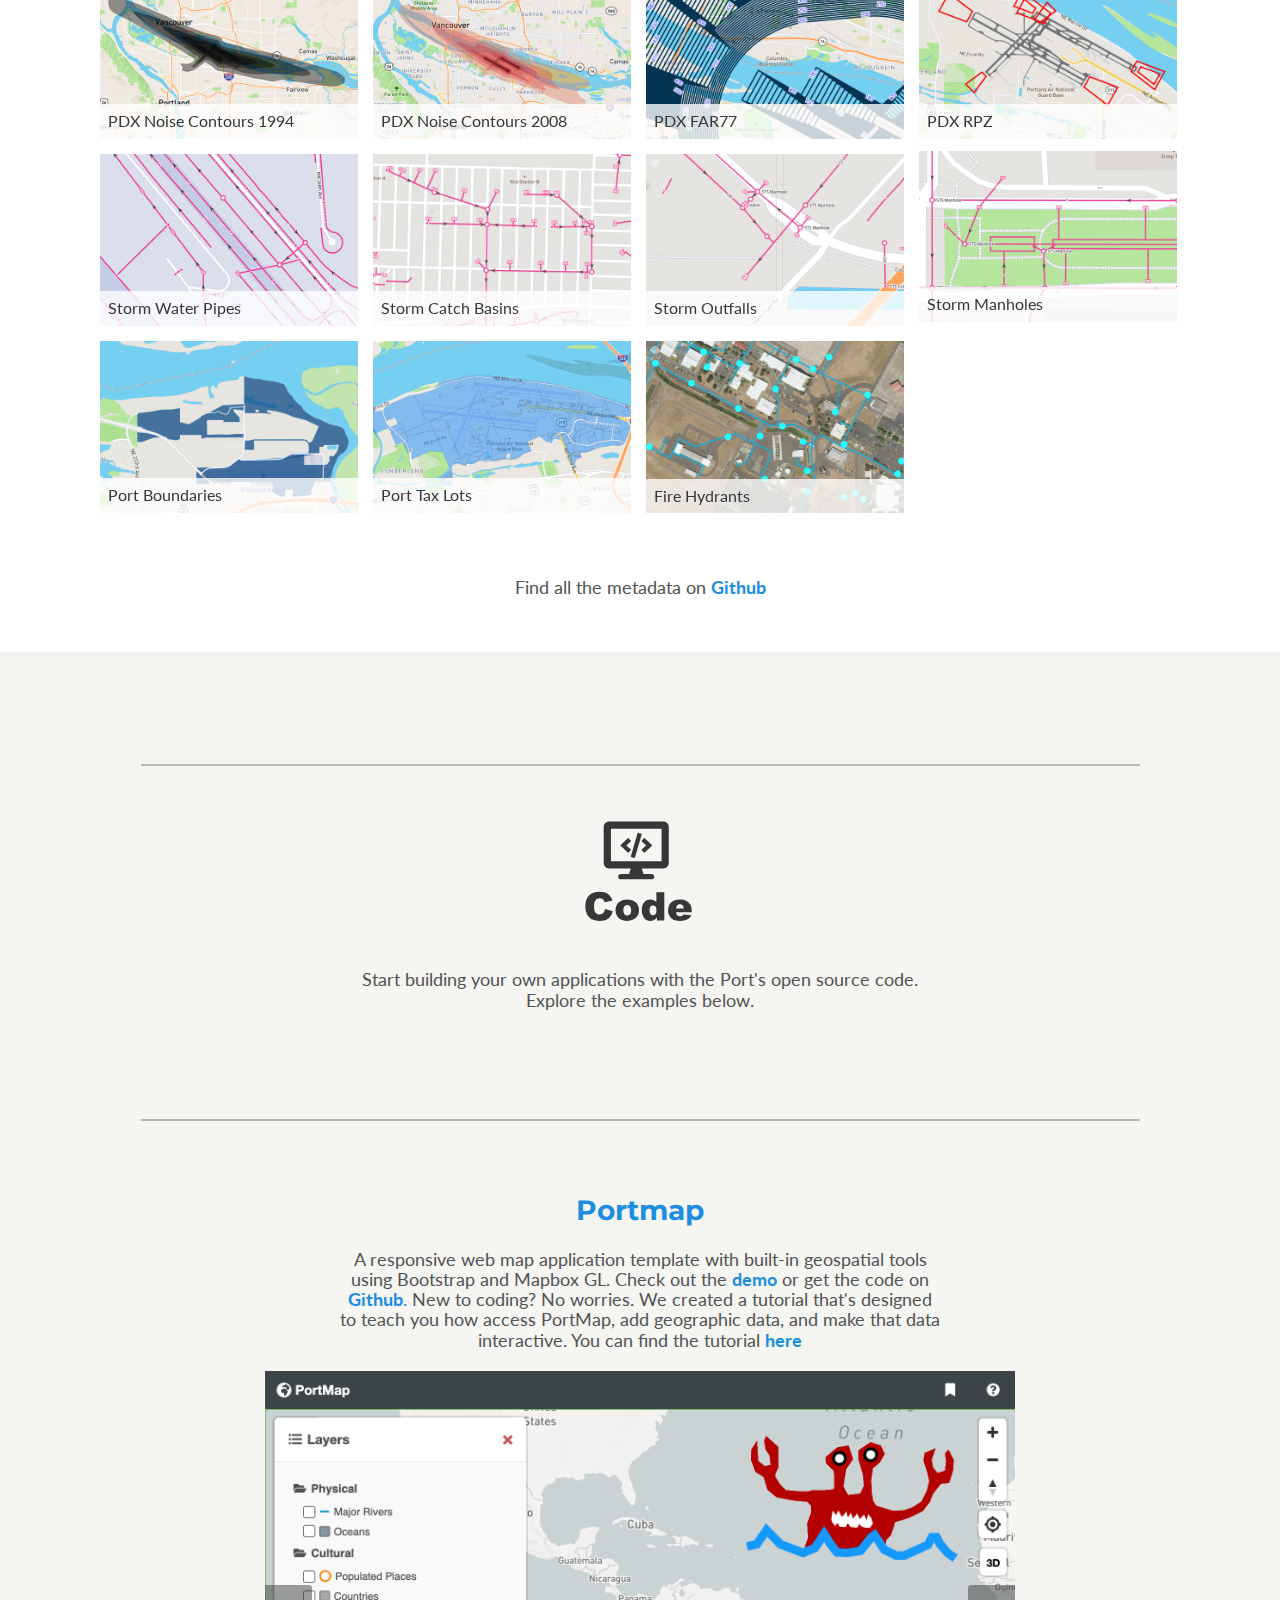
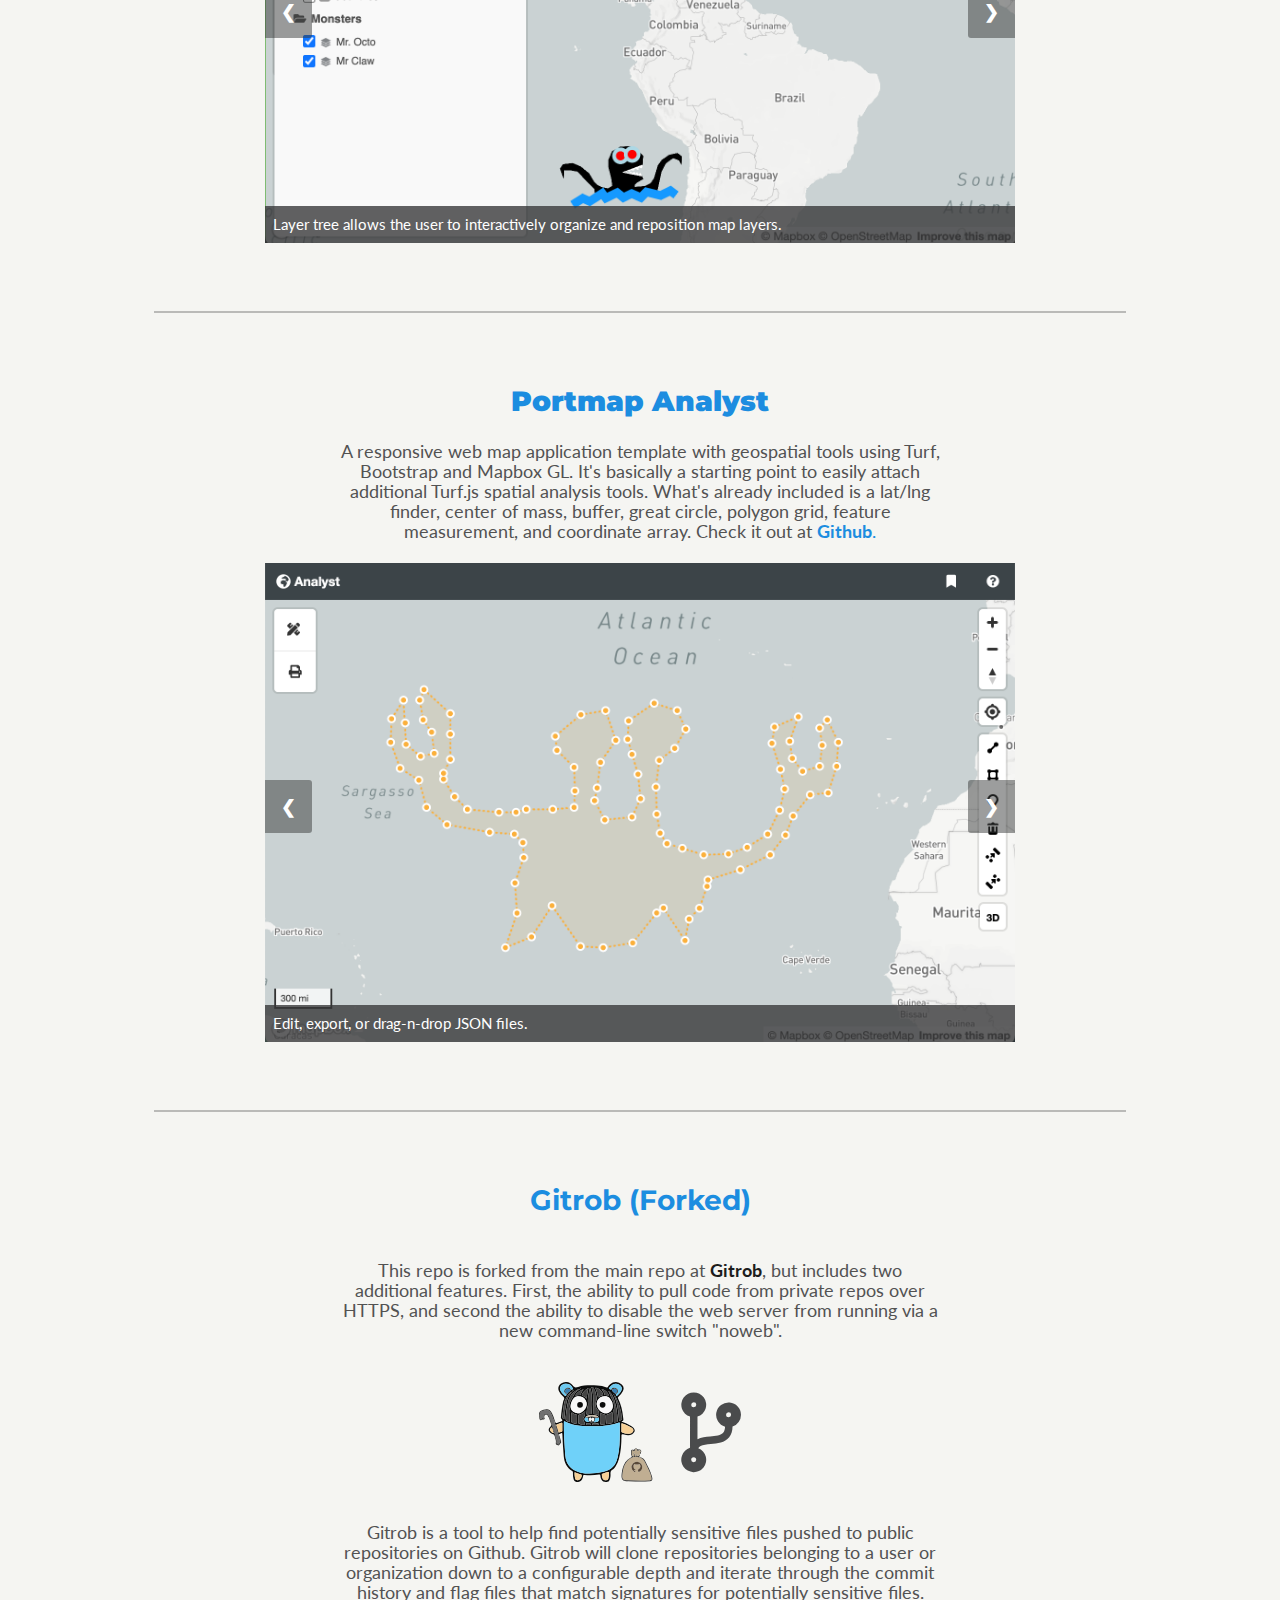
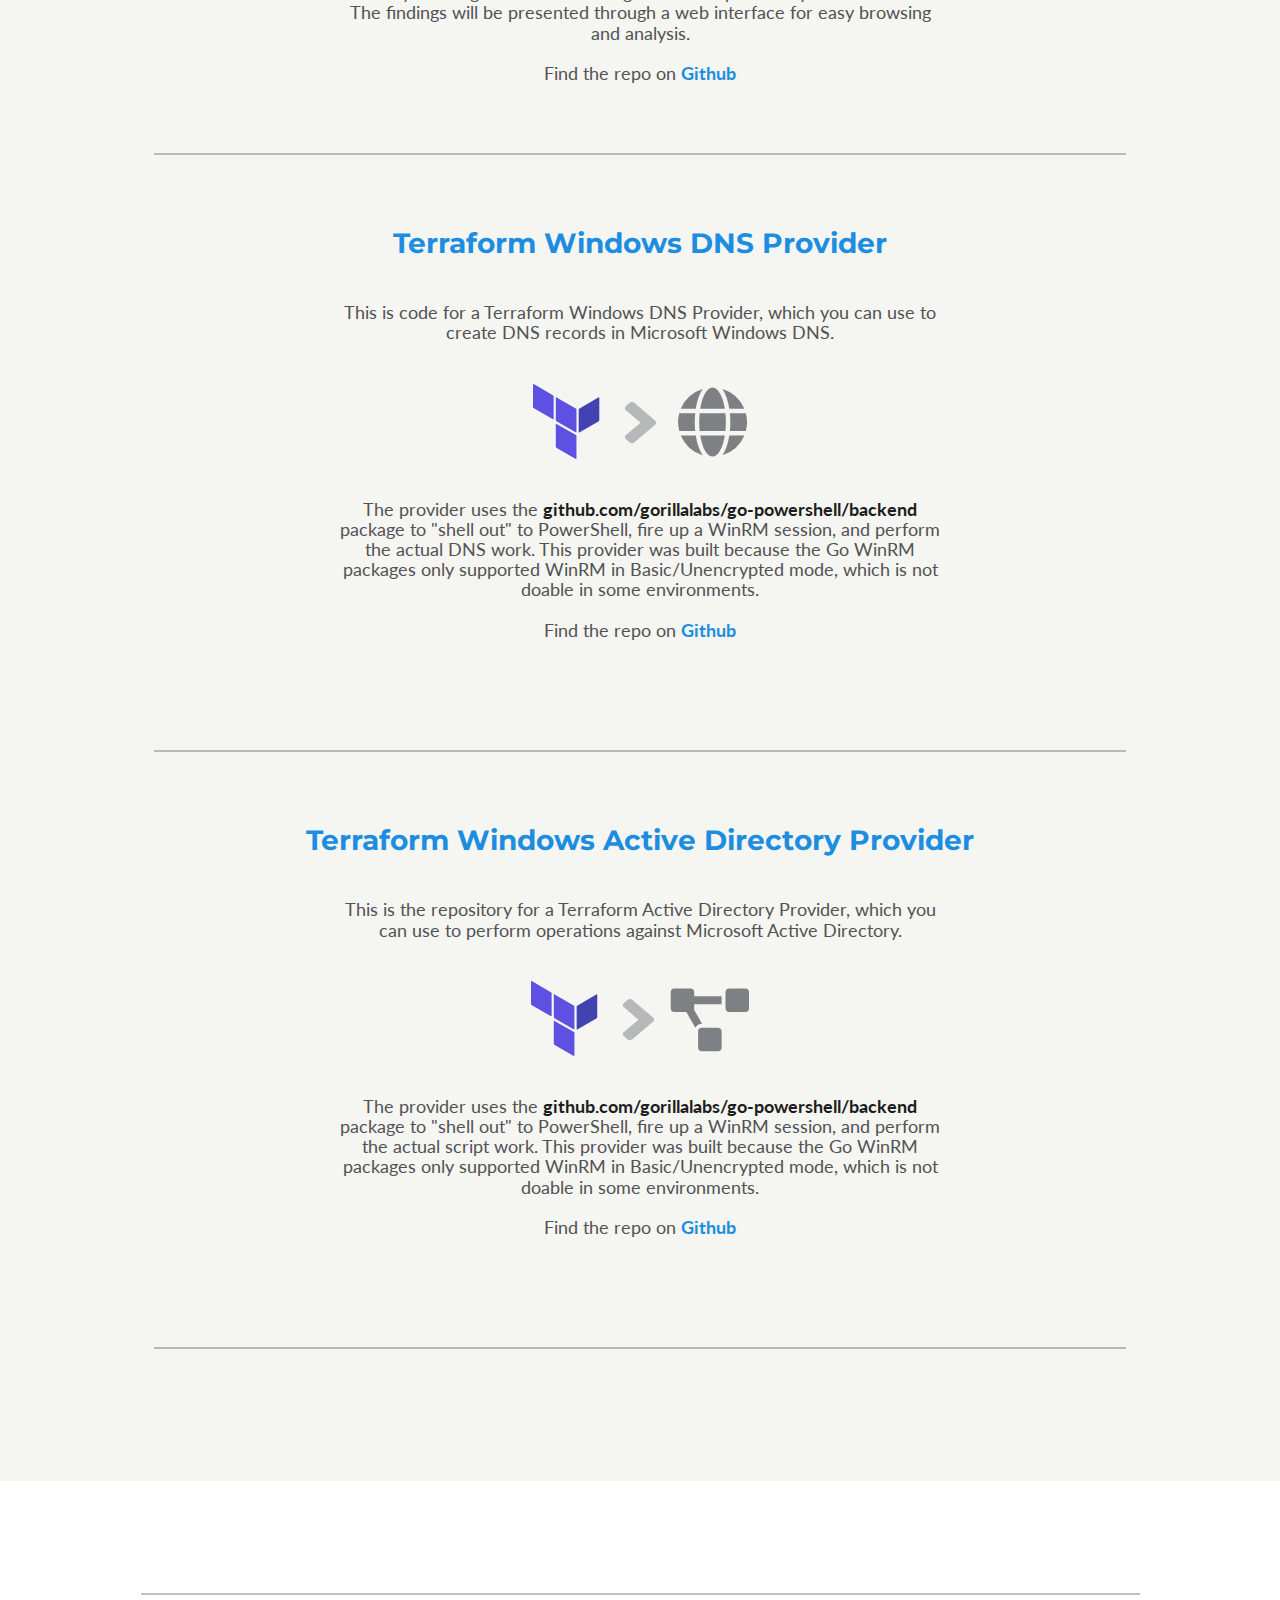
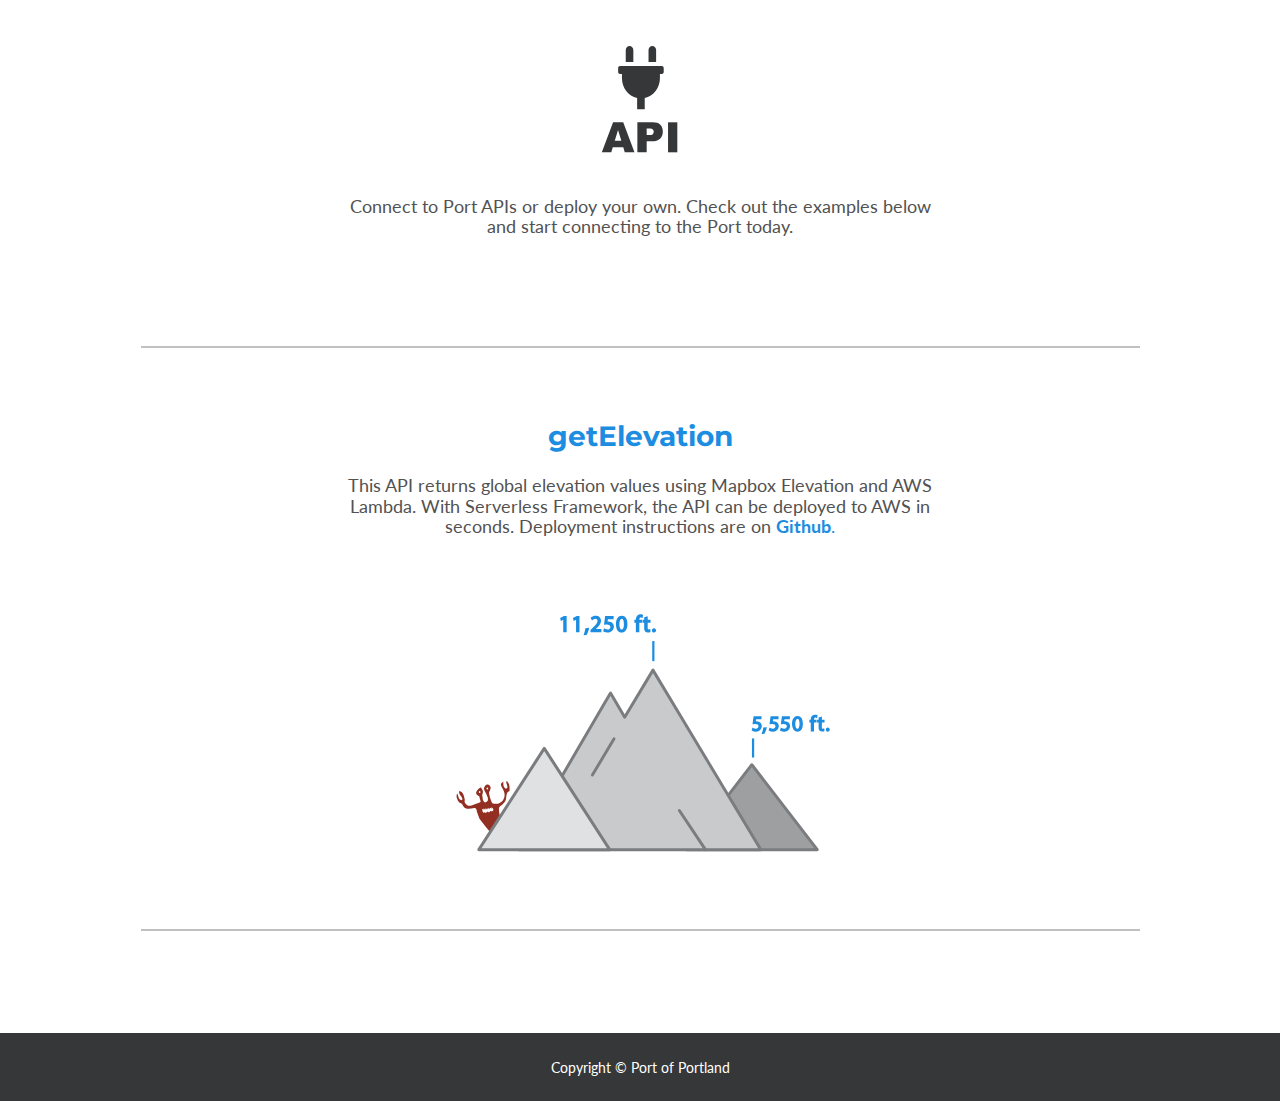
==== commit aad16f04: "update analyst gallery" ====
--- a/index.html
+++ b/index.html
@@ -580,32 +580,27 @@
 
       <div class="slideshow-container">
         <div class="mySlides2">
-          <img src="assets/img/edit.png" style="width:100%">
+          <img src="assets/img/1a.png" style="width:100%">
           <div class="text">Edit, export, or drag-n-drop JSON files.</div>
         </div>
 
         <div class="mySlides2">
-          <img src="assets/img/buffer.png" style="width:100%">
+          <img src="assets/img/2a.png" style="width:100%">
           <div class="text">Buffer selected features.</div>
         </div>
 
         <div class="mySlides2">
-          <img src="assets/img/grid.png" style="width:100%">
+          <img src="assets/img/3a.png" style="width:100%">
           <div class="text">Create custom grids.</div>
         </div>
 
         <div class="mySlides2">
-          <img src="assets/img/measure.png" style="width:100%">
+          <img src="assets/img/4a.png" style="width:100%">
           <div class="text">Live measurements as you draw features. </div>
         </div>
 
         <div class="mySlides2">
-          <img src="assets/img/great-circle.png" style="width:100%">
-          <div class="text">Create and calcualte distances of great circles.</div>
-        </div>
-
-        <div class="mySlides2">
-          <img src="assets/img/center-of-mass.png" style="width:100%">
+          <img src="assets/img/5a.png" style="width:100%">
           <div class="text">Identify the center of mass of a feature.</div>
         </div>
 
--- a/assets/css/filterizr.css
+++ b/assets/css/filterizr.css
@@ -65,9 +65,10 @@
   padding: .4rem .4rem;
 }
 .simplefilter li {
-  background-color: #c3c3c3;
+  background-color: #e4e4e4;
   /* height: 21px; */
-  color: #ffffff;
+  border-radius: 4px;
+  color: #808080;
 }
 .simplefilter li.active {
   background-color: #1c8de0;
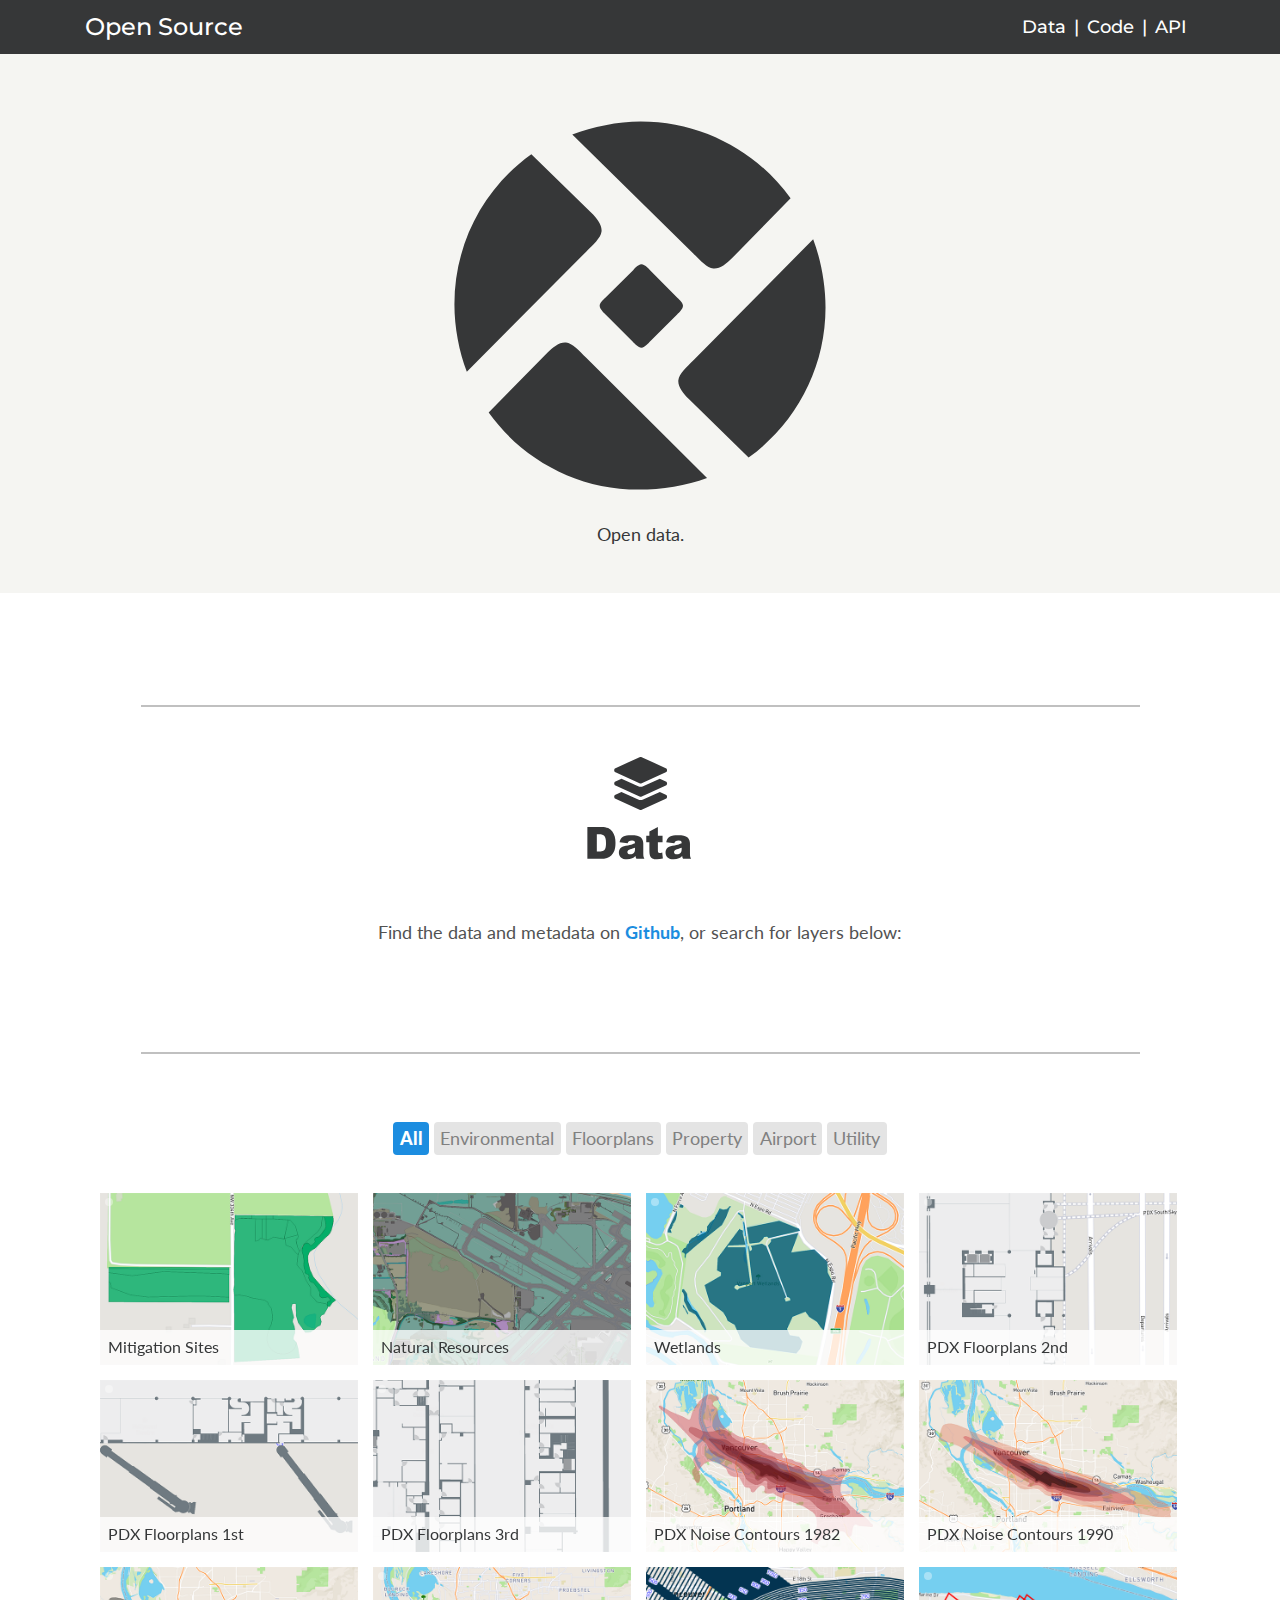
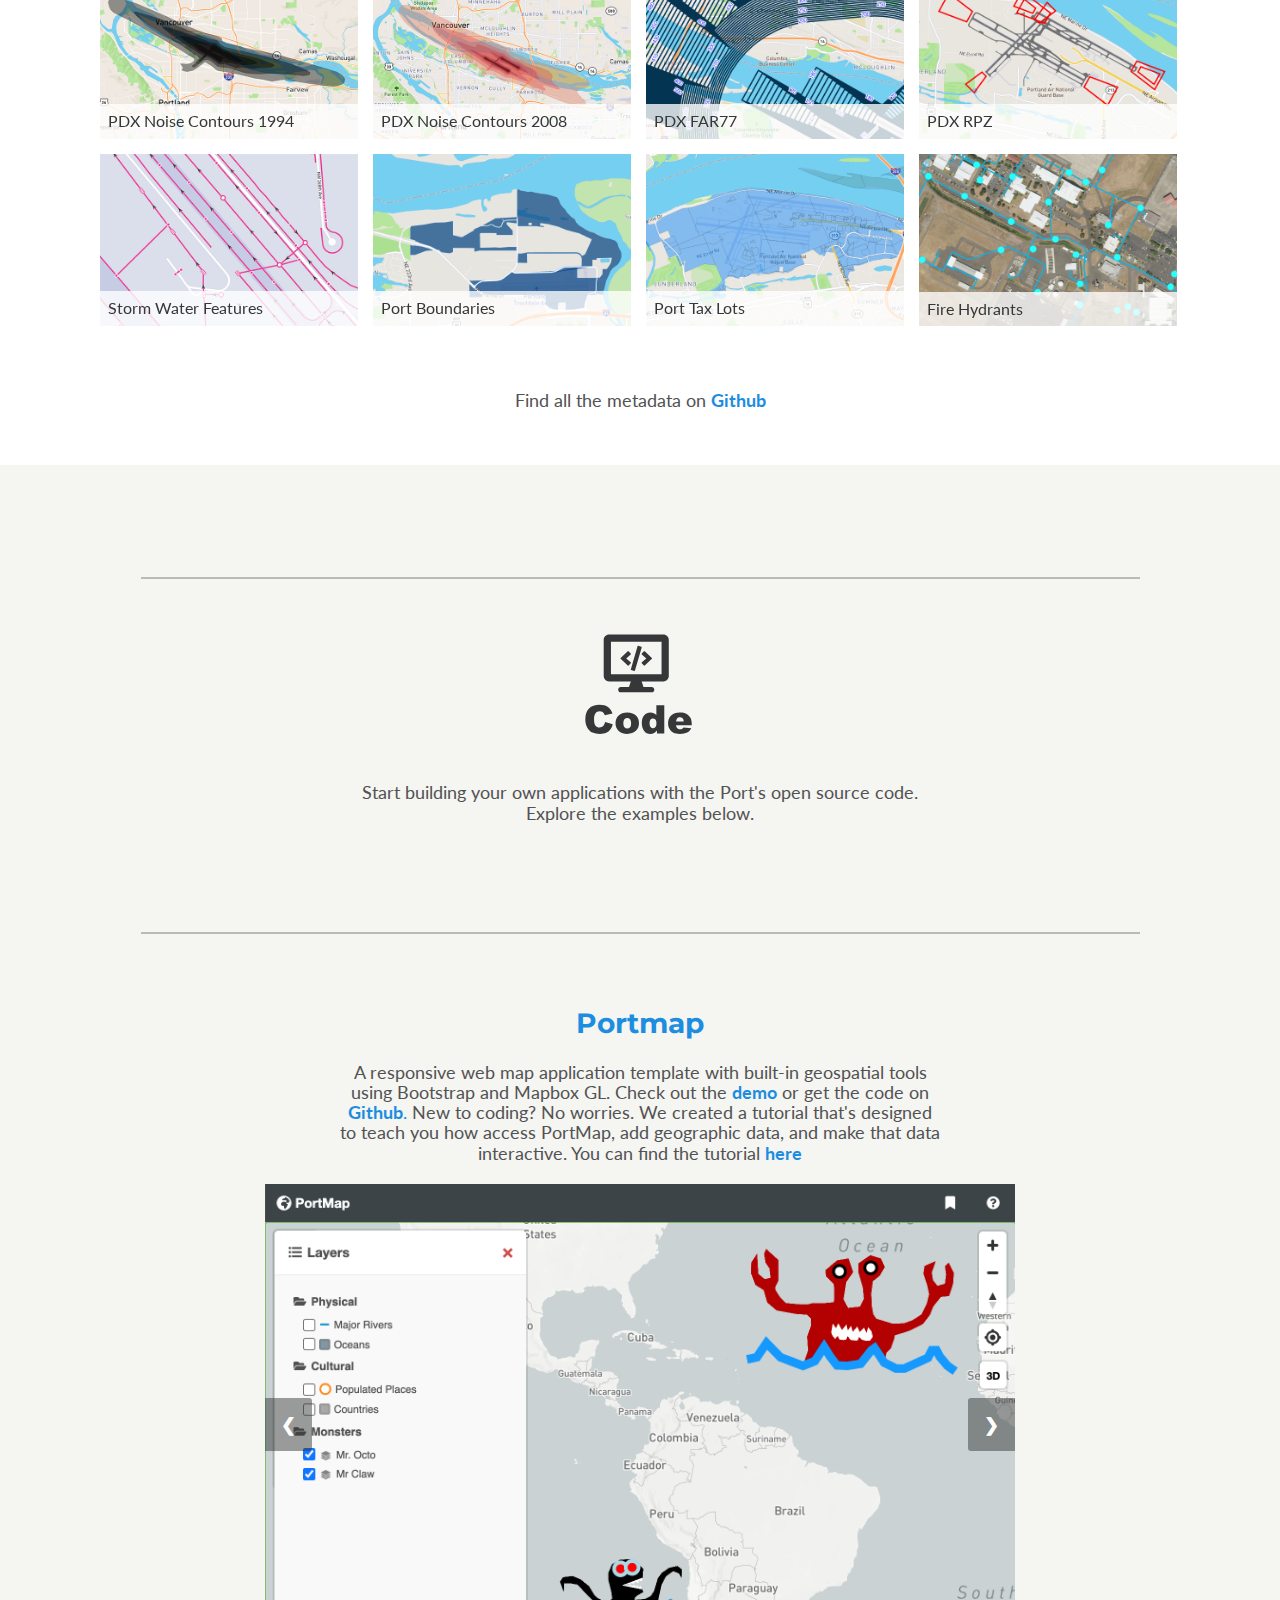
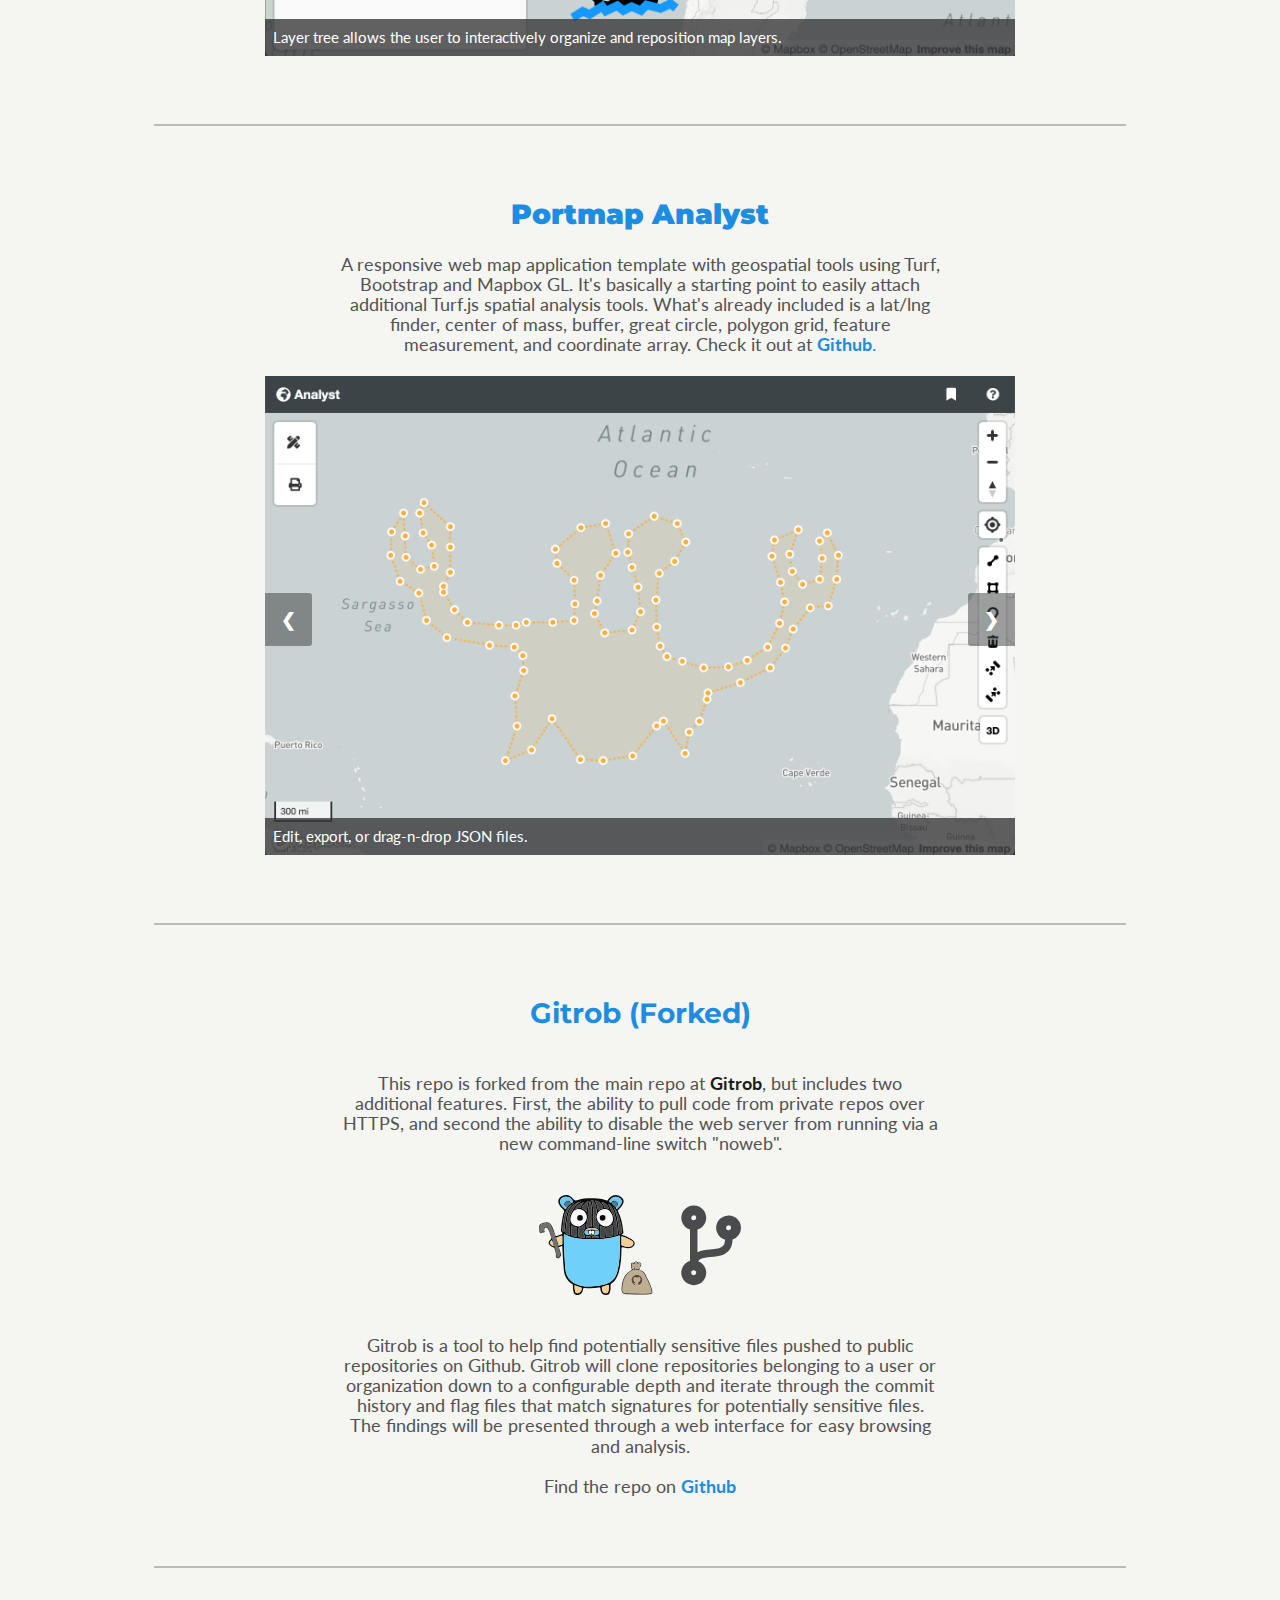
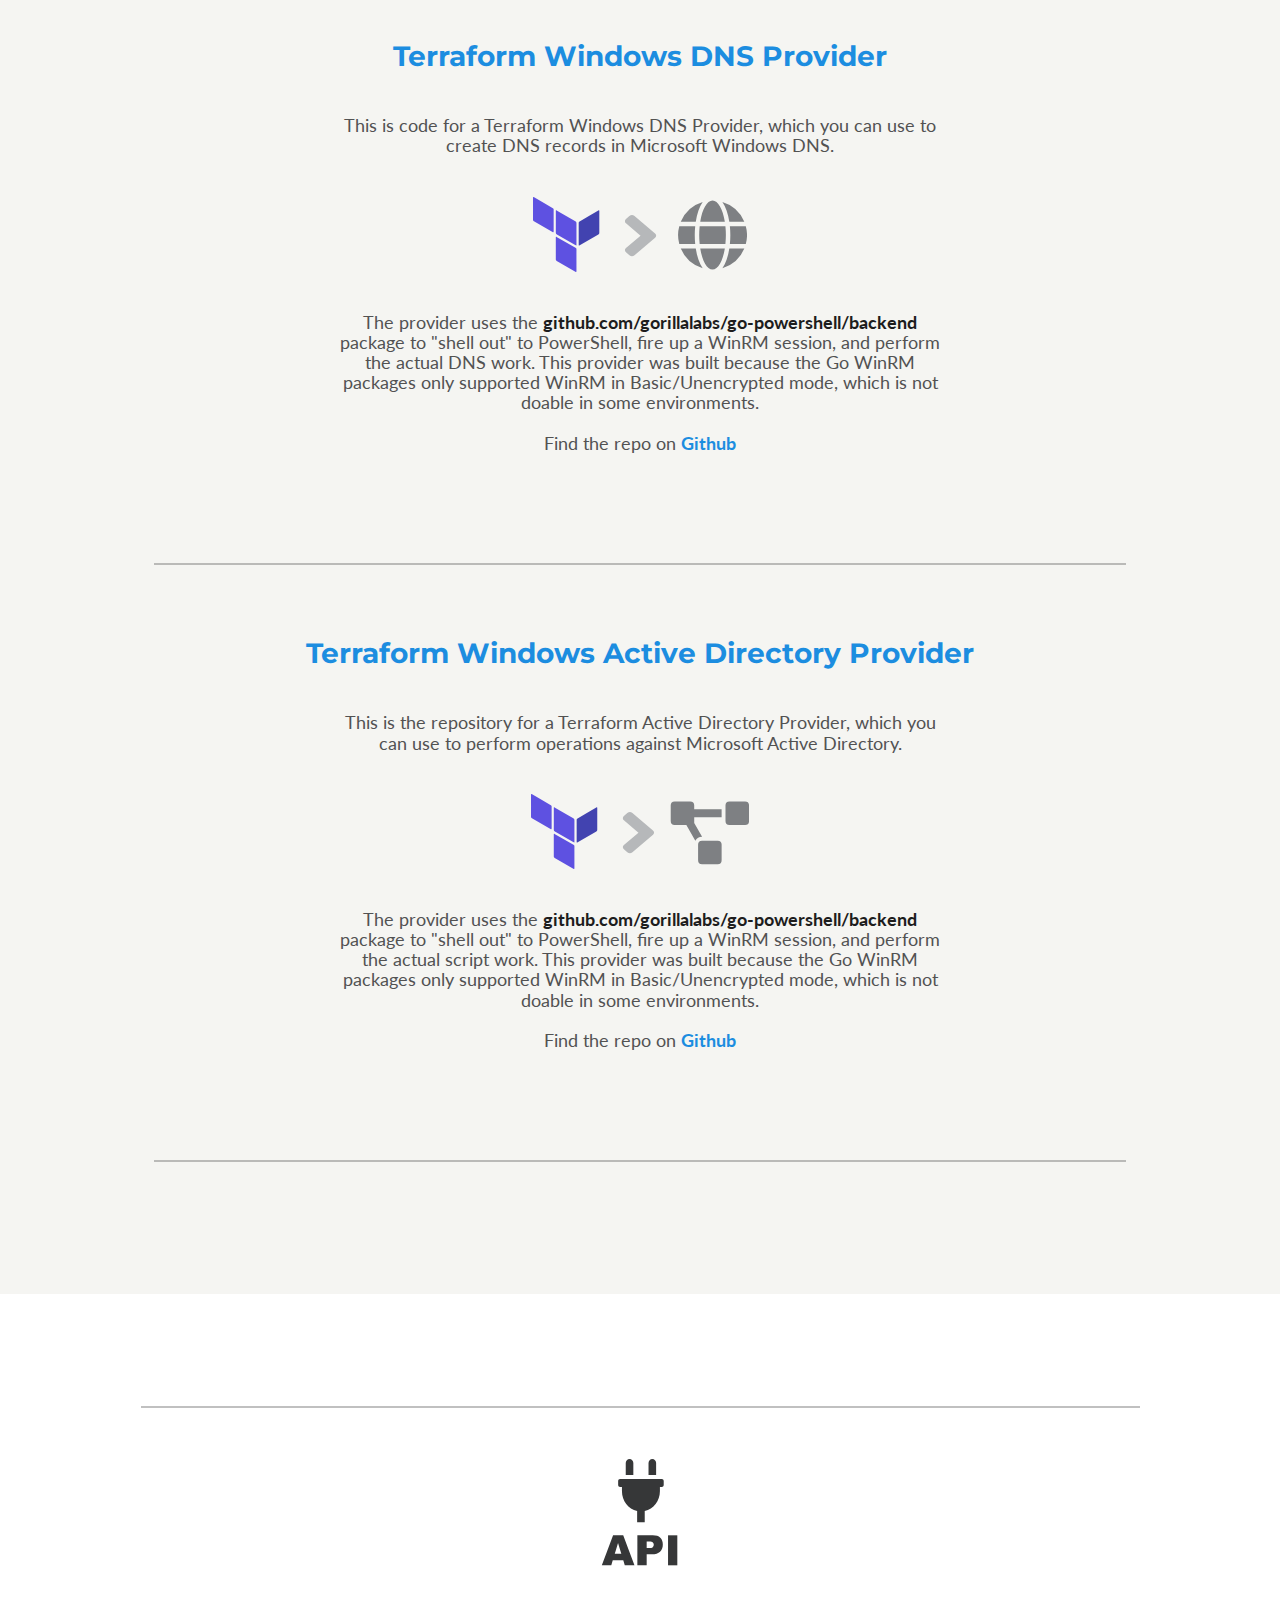
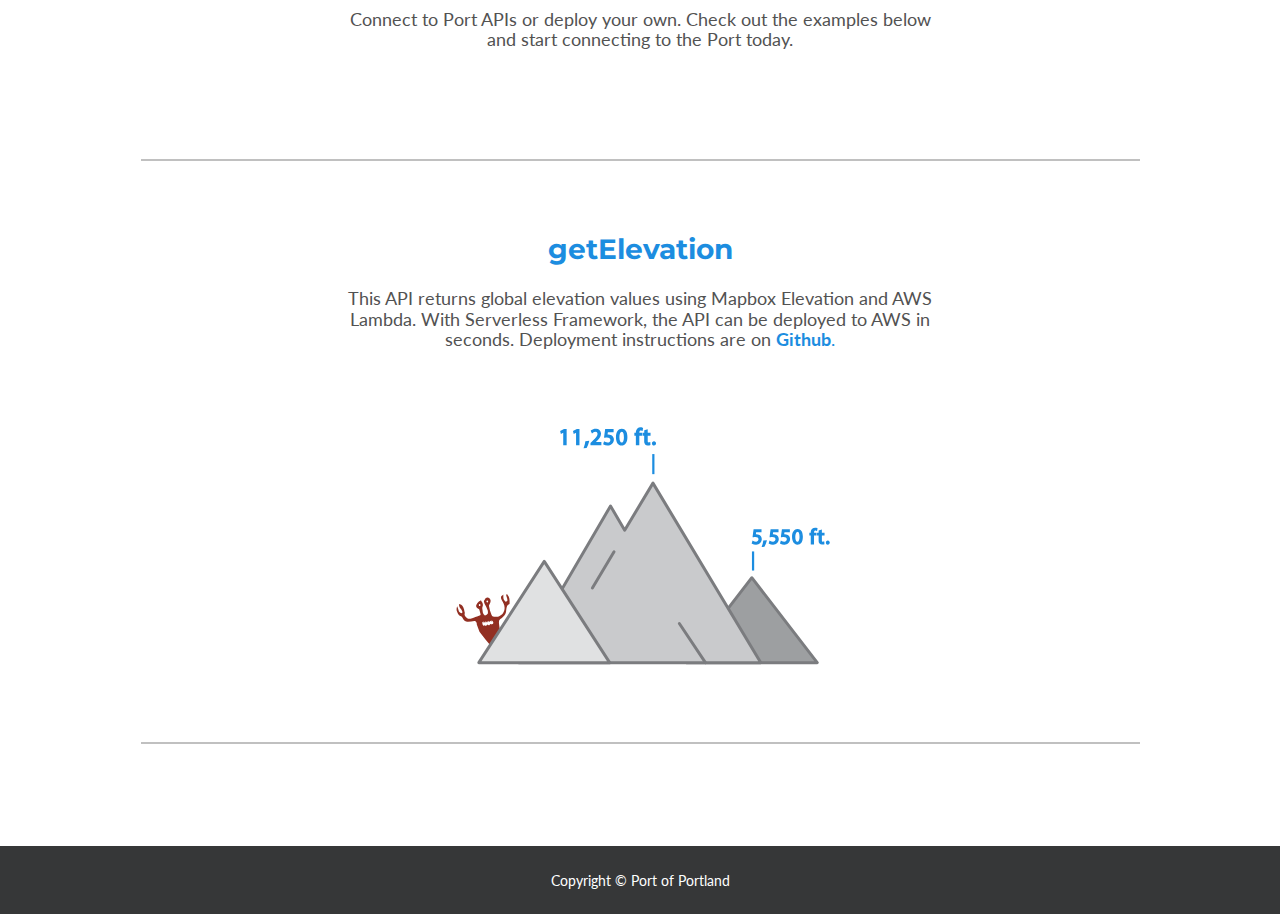
==== commit 26441c6d: "update open data" ====
--- a/index.html
+++ b/index.html
@@ -338,22 +338,14 @@
             </div>
 
 
-            <div class="filtr-item" data-category="1, 4" data-sort="Storm Water Pipes">
-              <!-- <div class="eyeball"><a
-                  href="https://github.com/portofportlandgis/open-data/blob/master/pop-stormwater-pipes.json"
-                  target="_blank"><i class="fas fa-eye"></i></a>
-              </div> -->
-              <img class="img-responsive" src="assets/img/storm-pipes.png" alt="Storm Water Pipes" />
-              <span class="item-desc"><a
-                  href="https://raw.githubusercontent.com/portofportlandgis/open-data/master/pop-stormwater-pipes.json"
-                  download="data.json" target="_blank">Storm Water Pipes</a></span>
-            </div>
-
-            <div class="filtr-item" data-category="1, 4" data-sort="Storm Catch Basins">
-              <!-- <div class="eyeball"><a
-                  href="https://github.com/portofportlandgis/open-data/blob/master/pop-stormwater-catch-basins.json"
-                  target="_blank"><i class="fas fa-eye"></i></a>
-              </div> -->
+            <div class="filtr-item" data-category="1, 4" data-sort="Storm Water Features">
+              <img class="img-responsive" src="assets/img/storm-pipes.png" alt="Storm Water Features" />
+              <span class="item-desc"><a
+                  href="https://github.com/portofportlandgis/open-data/blob/master/README.md#port-stormwater-data"
+                   target="_blank">Storm Water Features</a></span>
+            </div>
+
+            <!-- <div class="filtr-item" data-category="1, 4" data-sort="Storm Catch Basins">
               <img class="img-responsive" src="assets/img/catch-basins.png" alt="Storm Manholes" />
               <span class="item-desc"><a
                   href="https://raw.githubusercontent.com/portofportlandgis/open-data/master/pop-stormwater-catch-basins.json"
@@ -372,15 +364,11 @@
             </div>
 
             <div class="filtr-item" data-category="1, 4" data-sort="Storm Manholes">
-              <!-- <div class="eyeball"><a
-                  href="https://github.com/portofportlandgis/open-data/blob/master/pop-stormwater-manholes.json"
-                  target="_blank"><i class="fas fa-eye"></i></a>
-              </div> -->
               <img class="img-responsive" src="assets/img/manholes.png" alt="Storm Water Pipes" />
               <span class="item-desc"><a
                   href="https://raw.githubusercontent.com/portofportlandgis/open-data/master/pop-stormwater-manholes.json"
                   download="data.json" target="_blank">Storm Manholes</a></span>
-            </div>
+            </div> -->
 
 
             <div class="filtr-item" data-category="5" data-sort="Port Boundaries">
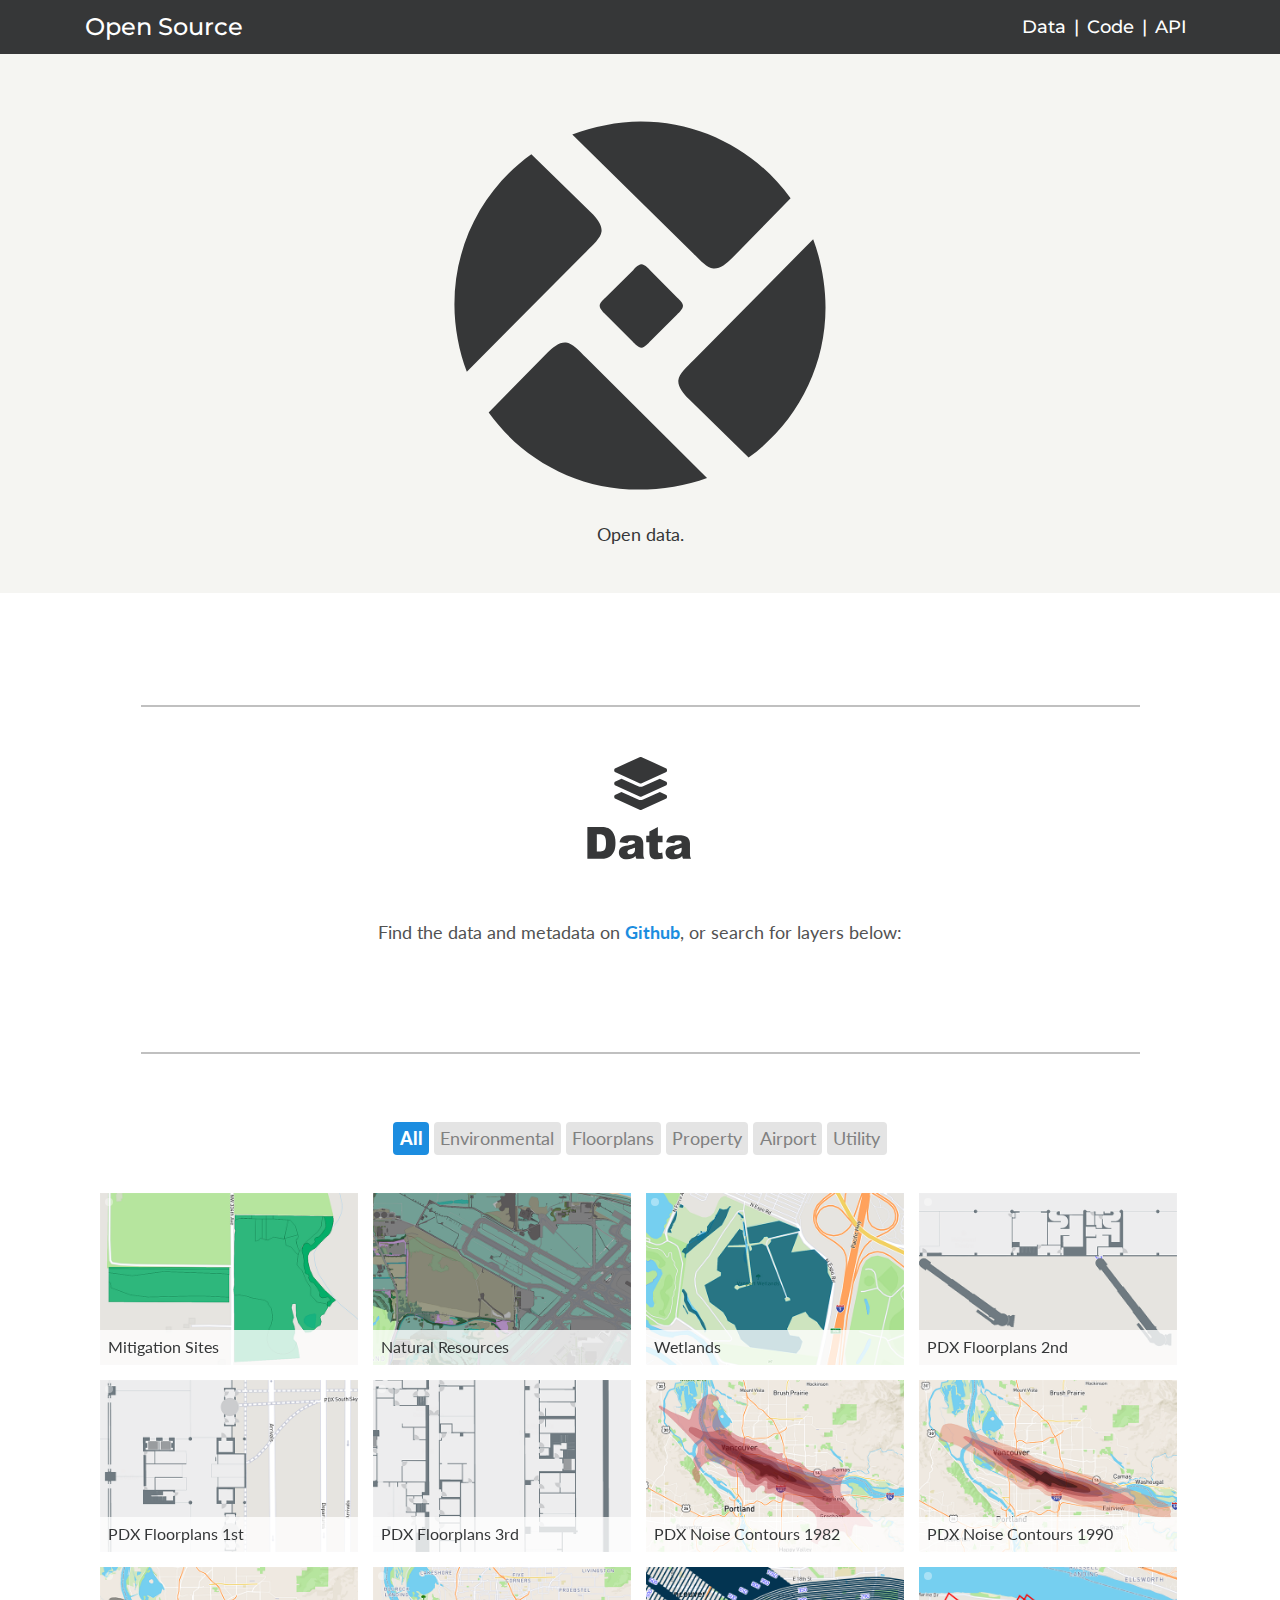
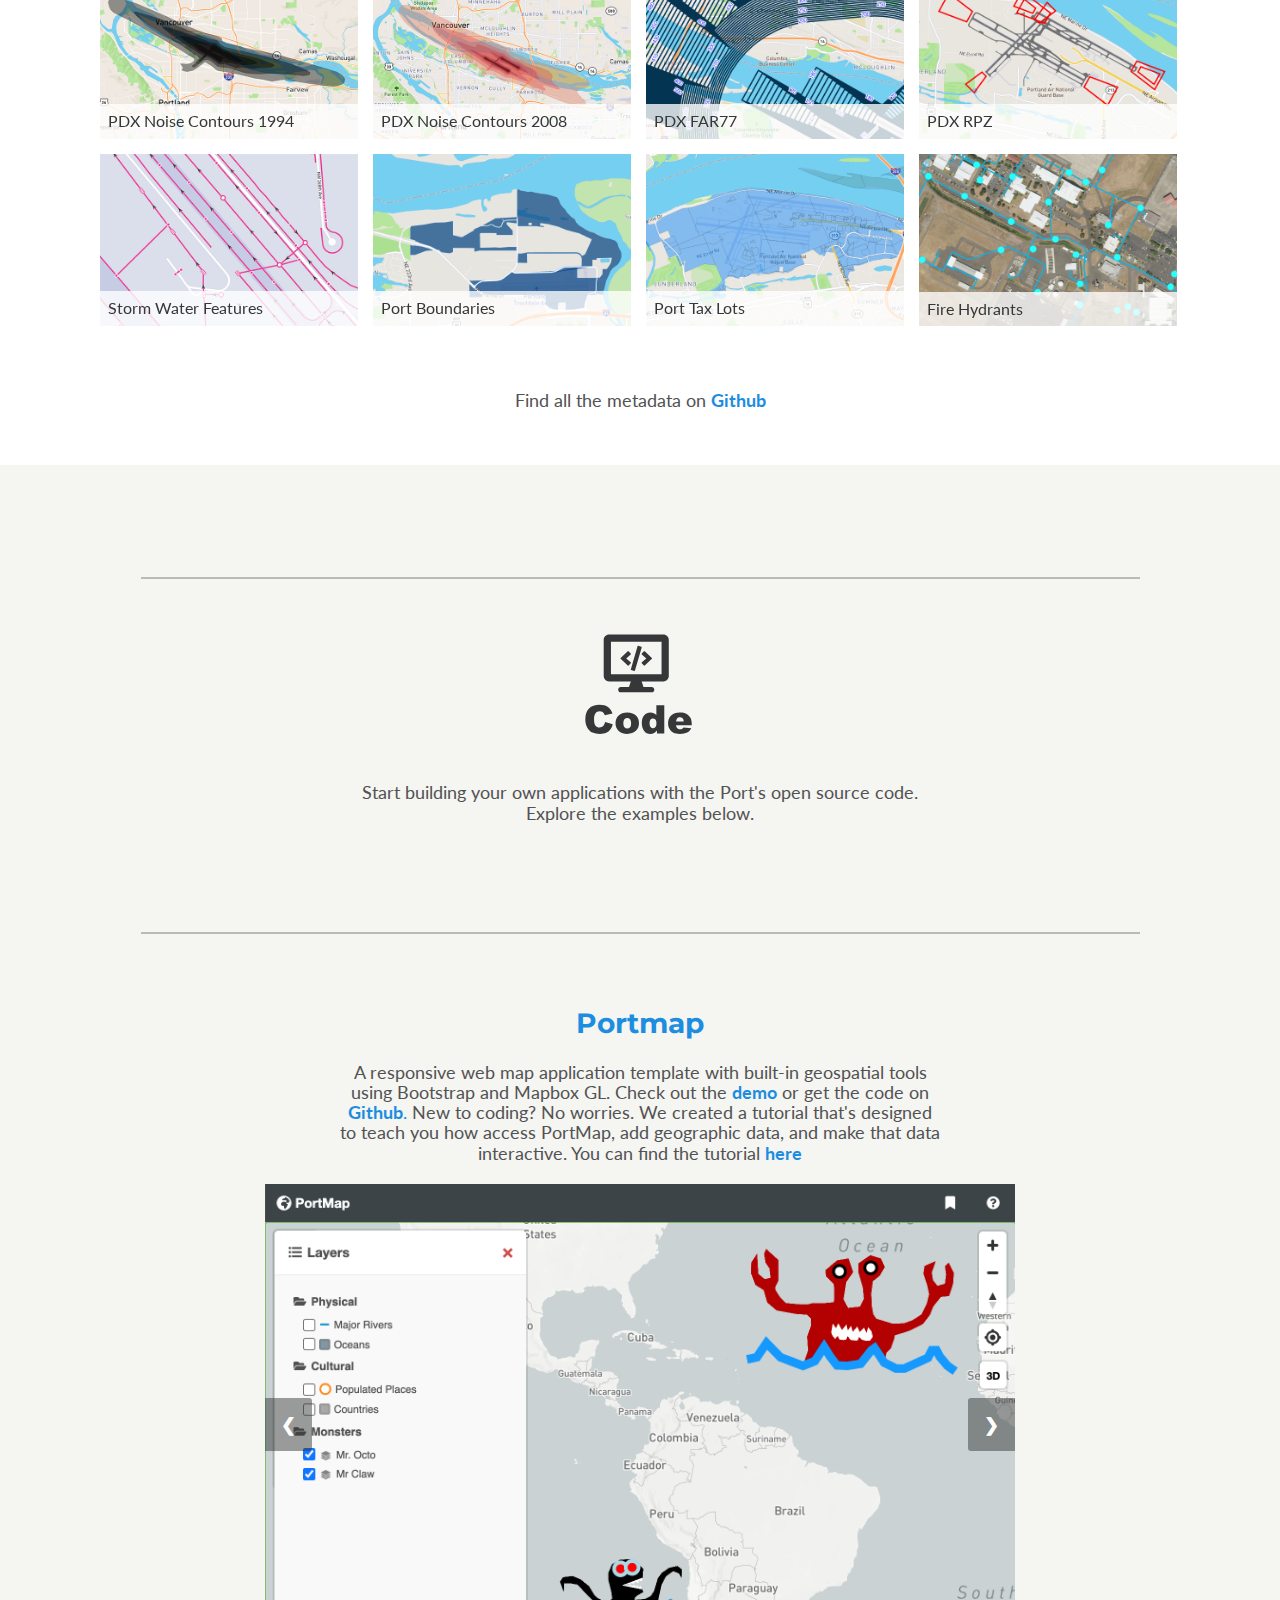
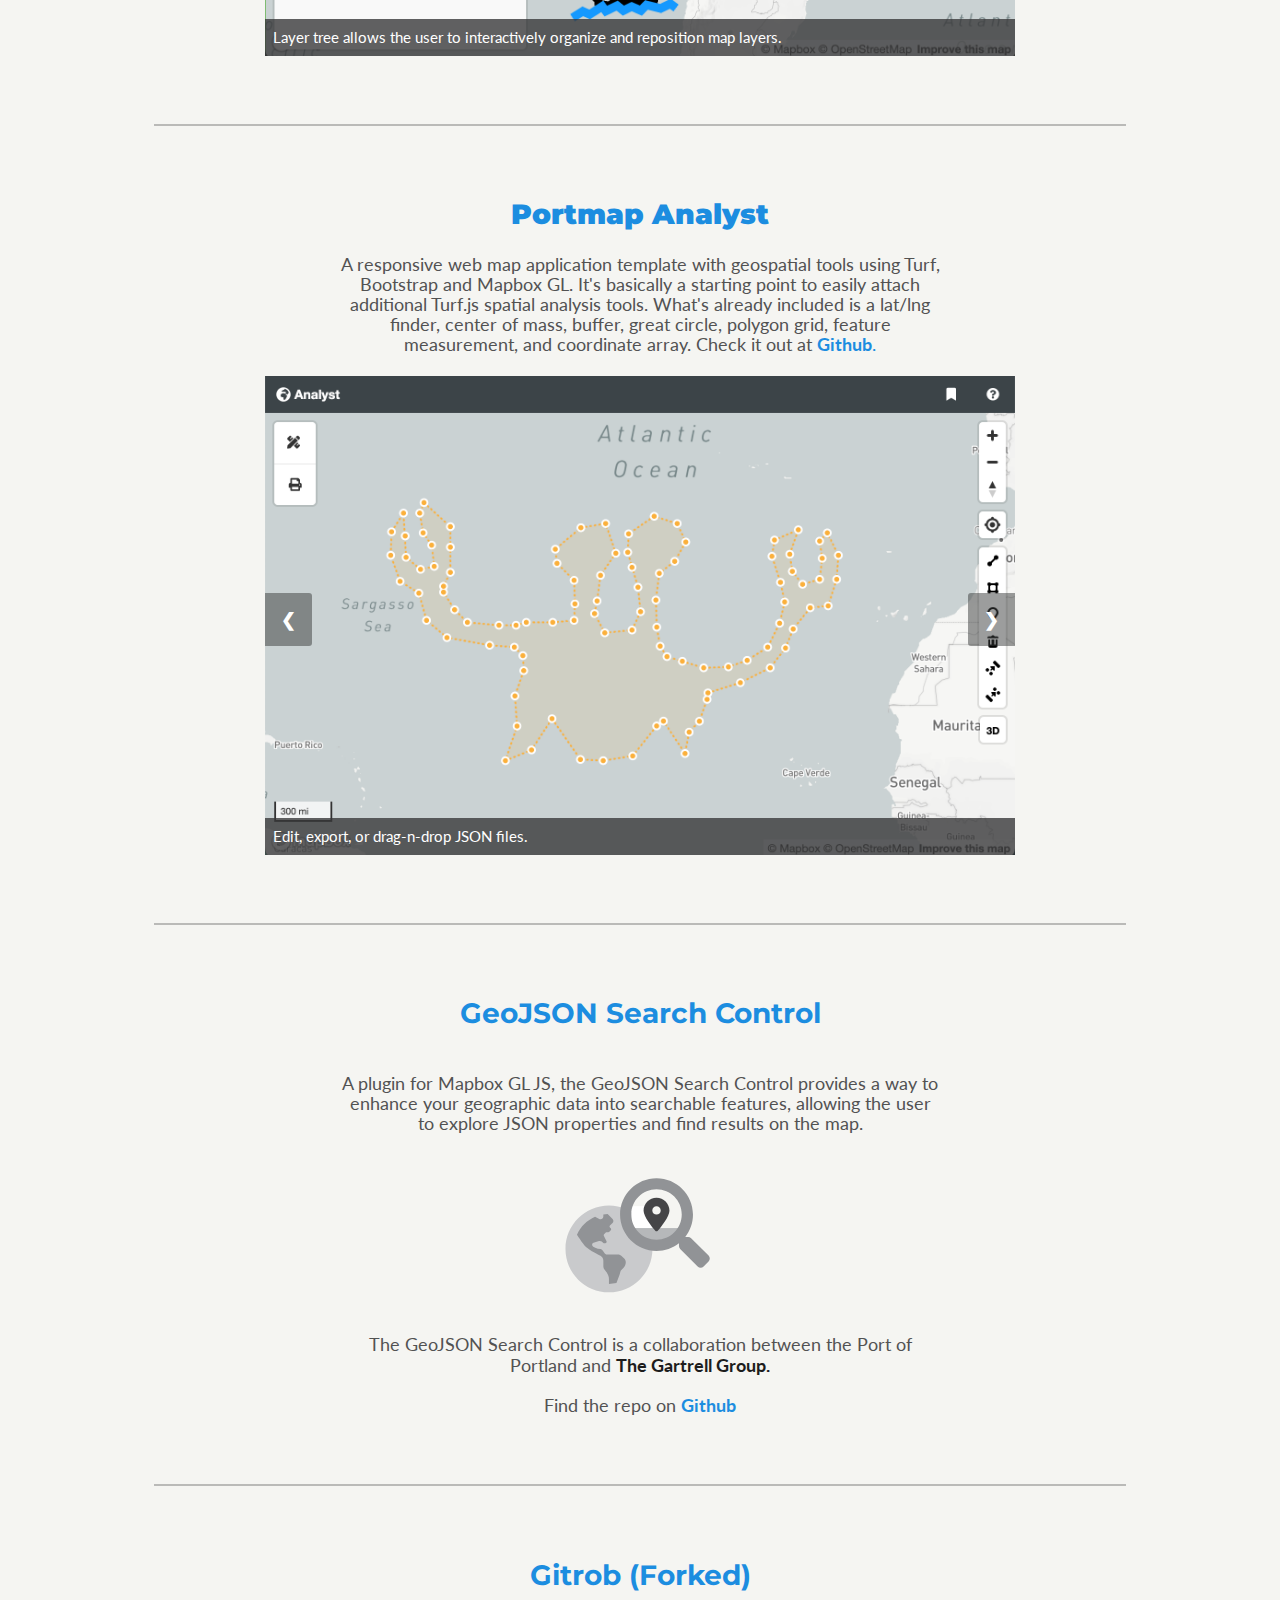
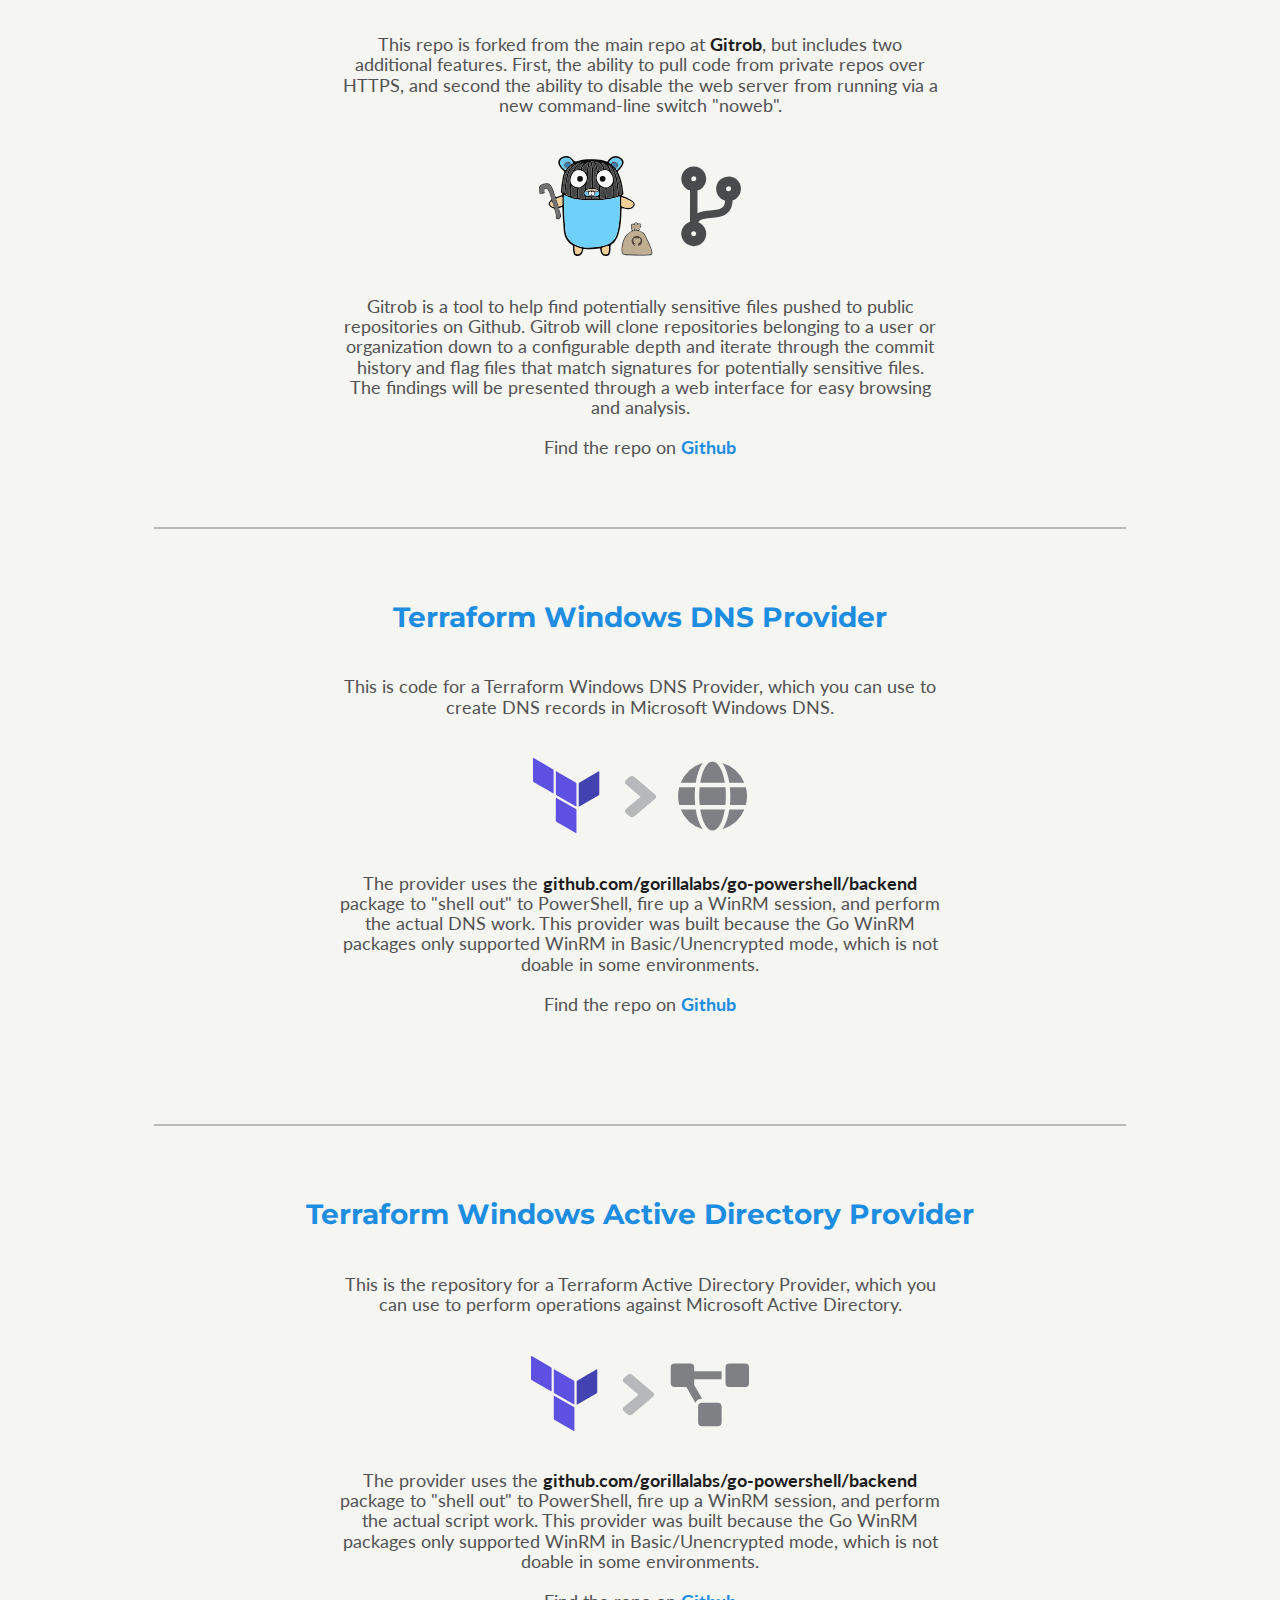
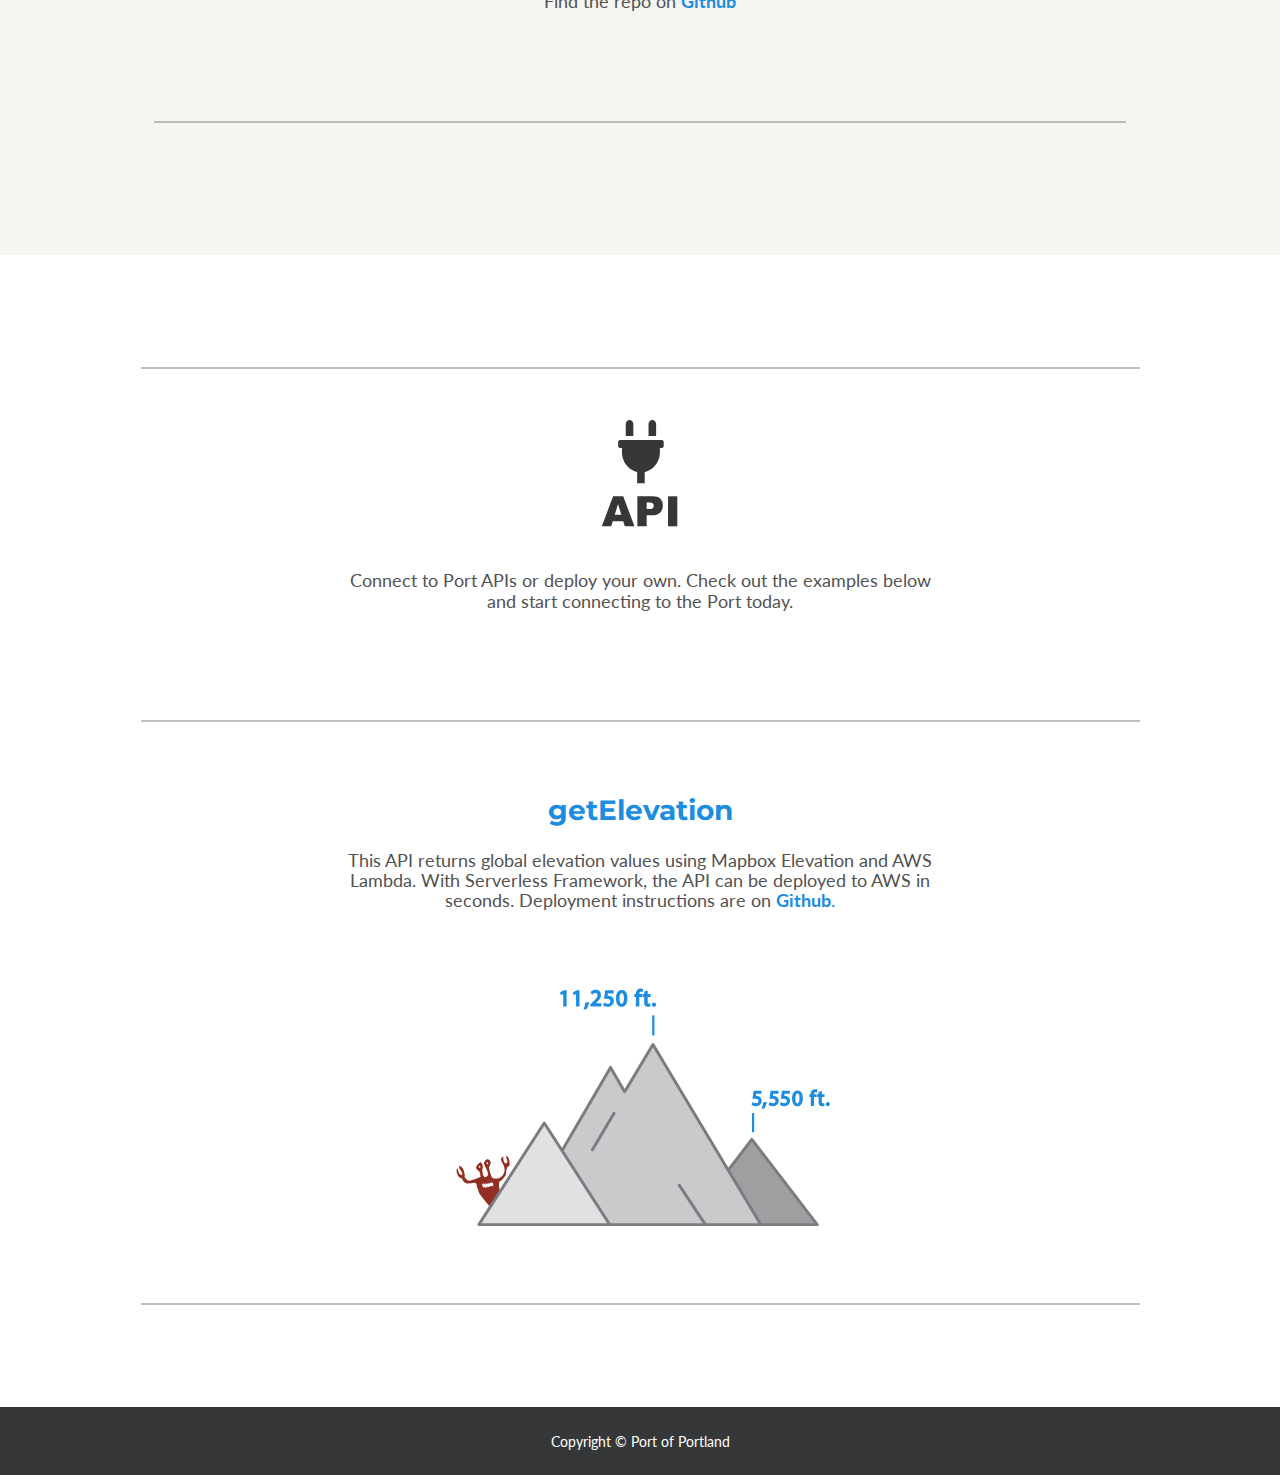
==== commit f2e050f3: "new code section" ====
--- a/index.html
+++ b/index.html
@@ -234,24 +234,24 @@
 
             <div class="filtr-item" data-category="2" data-sort="PDX Enplane Floorplans">
               <div class="eyeball"><a
+                  href="https://github.com/portofportlandgis/open-data/blob/master/pdx-floor-plan-2.json"
+                  target="_blank"><i class="fas fa-eye"></i></a>
+              </div>
+              <img class="img-responsive" src="assets/img/floorplan-2.png" alt="PDX Enplane Floorplans" />
+              <span class="item-desc"><a
+                  href="https://raw.githubusercontent.com/portofportlandgis/open-data/master/pdx-floor-plan-2.json"
+                  download="data.json" target="_blank">PDX Floorplans 2nd</a></span>
+            </div>
+
+
+            <div class="filtr-item" data-category="2" data-sort="PDX Deplane Floorplans">
+              <div class="eyeball"><a
                   href="https://github.com/portofportlandgis/open-data/blob/master/pdx-floor-plan-1.json"
                   target="_blank"><i class="fas fa-eye"></i></a>
               </div>
-              <img class="img-responsive" src="assets/img/floorplan-1.png" alt="PDX Enplane Floorplans" />
+              <img class="img-responsive" src="assets/img/floorplan-1.png" alt="PDX Deplane Floorplans" />
               <span class="item-desc"><a
                   href="https://raw.githubusercontent.com/portofportlandgis/open-data/master/pdx-floor-plan-1.json"
-                  download="data.json" target="_blank">PDX Floorplans 2nd</a></span>
-            </div>
-
-
-            <div class="filtr-item" data-category="2" data-sort="PDX Deplane Floorplans">
-              <div class="eyeball"><a
-                  href="https://github.com/portofportlandgis/open-data/blob/master/pdx-floor-plan-2.json"
-                  target="_blank"><i class="fas fa-eye"></i></a>
-              </div>
-              <img class="img-responsive" src="assets/img/floorplan-2.png" alt="PDX Deplane Floorplans" />
-              <span class="item-desc"><a
-                  href="https://raw.githubusercontent.com/portofportlandgis/open-data/master/pdx-floor-plan-2.json"
                   download="data.json" target="_blank">PDX Floorplans 1st</a></span>
             </div>
 
@@ -341,7 +341,7 @@
             <div class="filtr-item" data-category="1, 4" data-sort="Storm Water Features">
               <img class="img-responsive" src="assets/img/storm-pipes.png" alt="Storm Water Features" />
               <span class="item-desc"><a
-                  href="https://github.com/portofportlandgis/open-data/blob/master/README.md#port-stormwater-data"
+                  href="https://github.com/portofportlandgis/open-data#port-stormwater-data"
                    target="_blank">Storm Water Features</a></span>
             </div>
 
@@ -600,6 +600,52 @@
       <hr>
       <br>
 
+  <!-- geojson search-->
+  <!-- geojson search-->
+  <!-- geojson search-->
+
+    <h2 class="page-section-heading text-center text-secondary mb-0"><a
+      href="https://github.com/TheGartrellGroup/mapbox-gl-geojson-search" target="_blank" style="color:#1c8de0">
+      GeoJSON Search Control</a>
+  </h2>
+
+  <br>
+  <br>
+
+  <p style="color: #525252" class="text-center">
+    A plugin for Mapbox GL JS, the GeoJSON Search Control provides a way to enhance your geographic data into searchable features, 
+    allowing the user to explore JSON properties and find results on the map.
+  </p>
+
+  <br>
+  <br>
+
+  <div class="container d-flex align-items-center flex-column">
+
+    <img src="assets/img/globe-search.svg" height="120">
+
+  </div>
+
+  <br>
+  <br>
+
+
+  <p style="color: #525252" class="text-center">
+    The GeoJSON Search Control is a collaboration between the Port of Portland and 
+    <a href="https://www.gartrellgroup.com/" target="_blank" style="color: #1d1d1d;"> <b>The Gartrell Group.</b></a>
+
+    <br> 
+    <br> 
+
+    Find the repo on 
+    <a
+        href="https://github.com/TheGartrellGroup/mapbox-gl-geojson-search" target="_blank" style="color: #1c8de0;"><i
+          class="fab fa-github"></i> <b>Github</b></a>
+  </p>
+
+  <br>
+  <hr>
+  <br>
 
   <!-- gitrob-->
   <!-- gitrob-->
